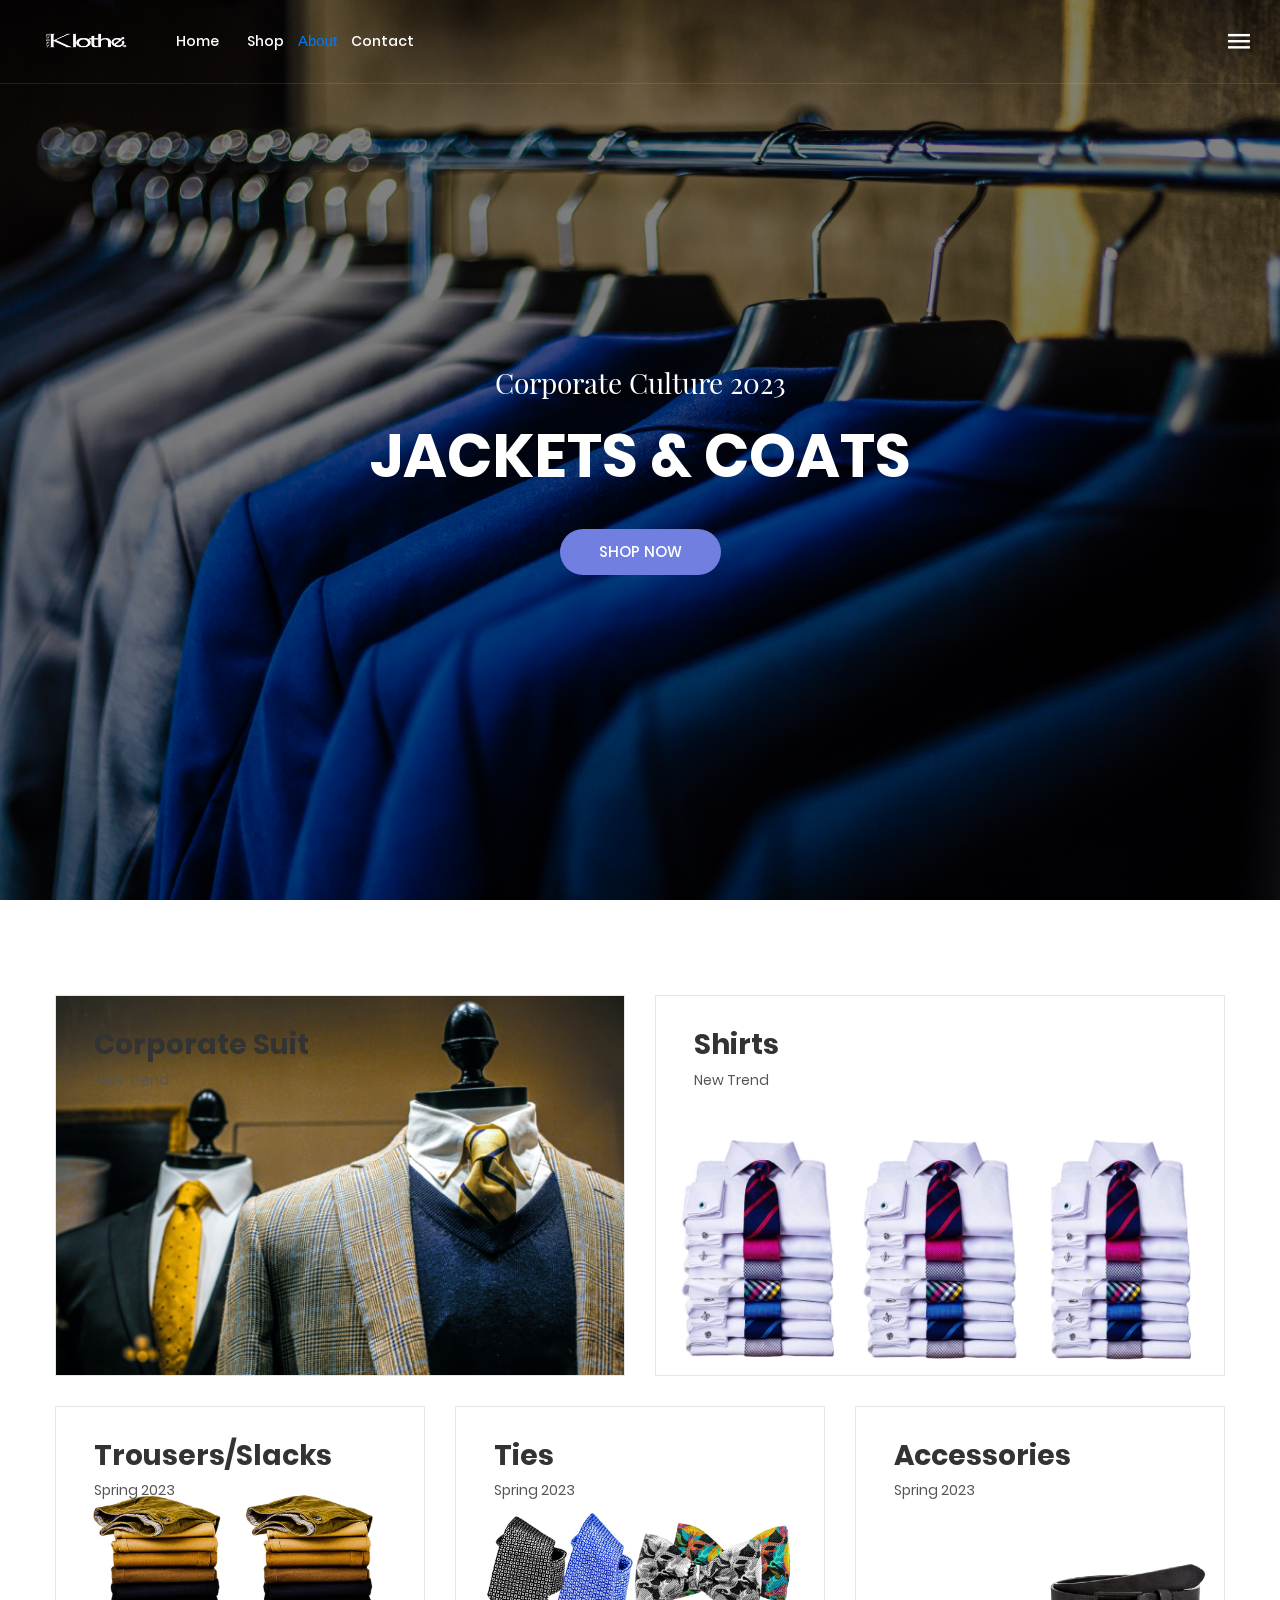
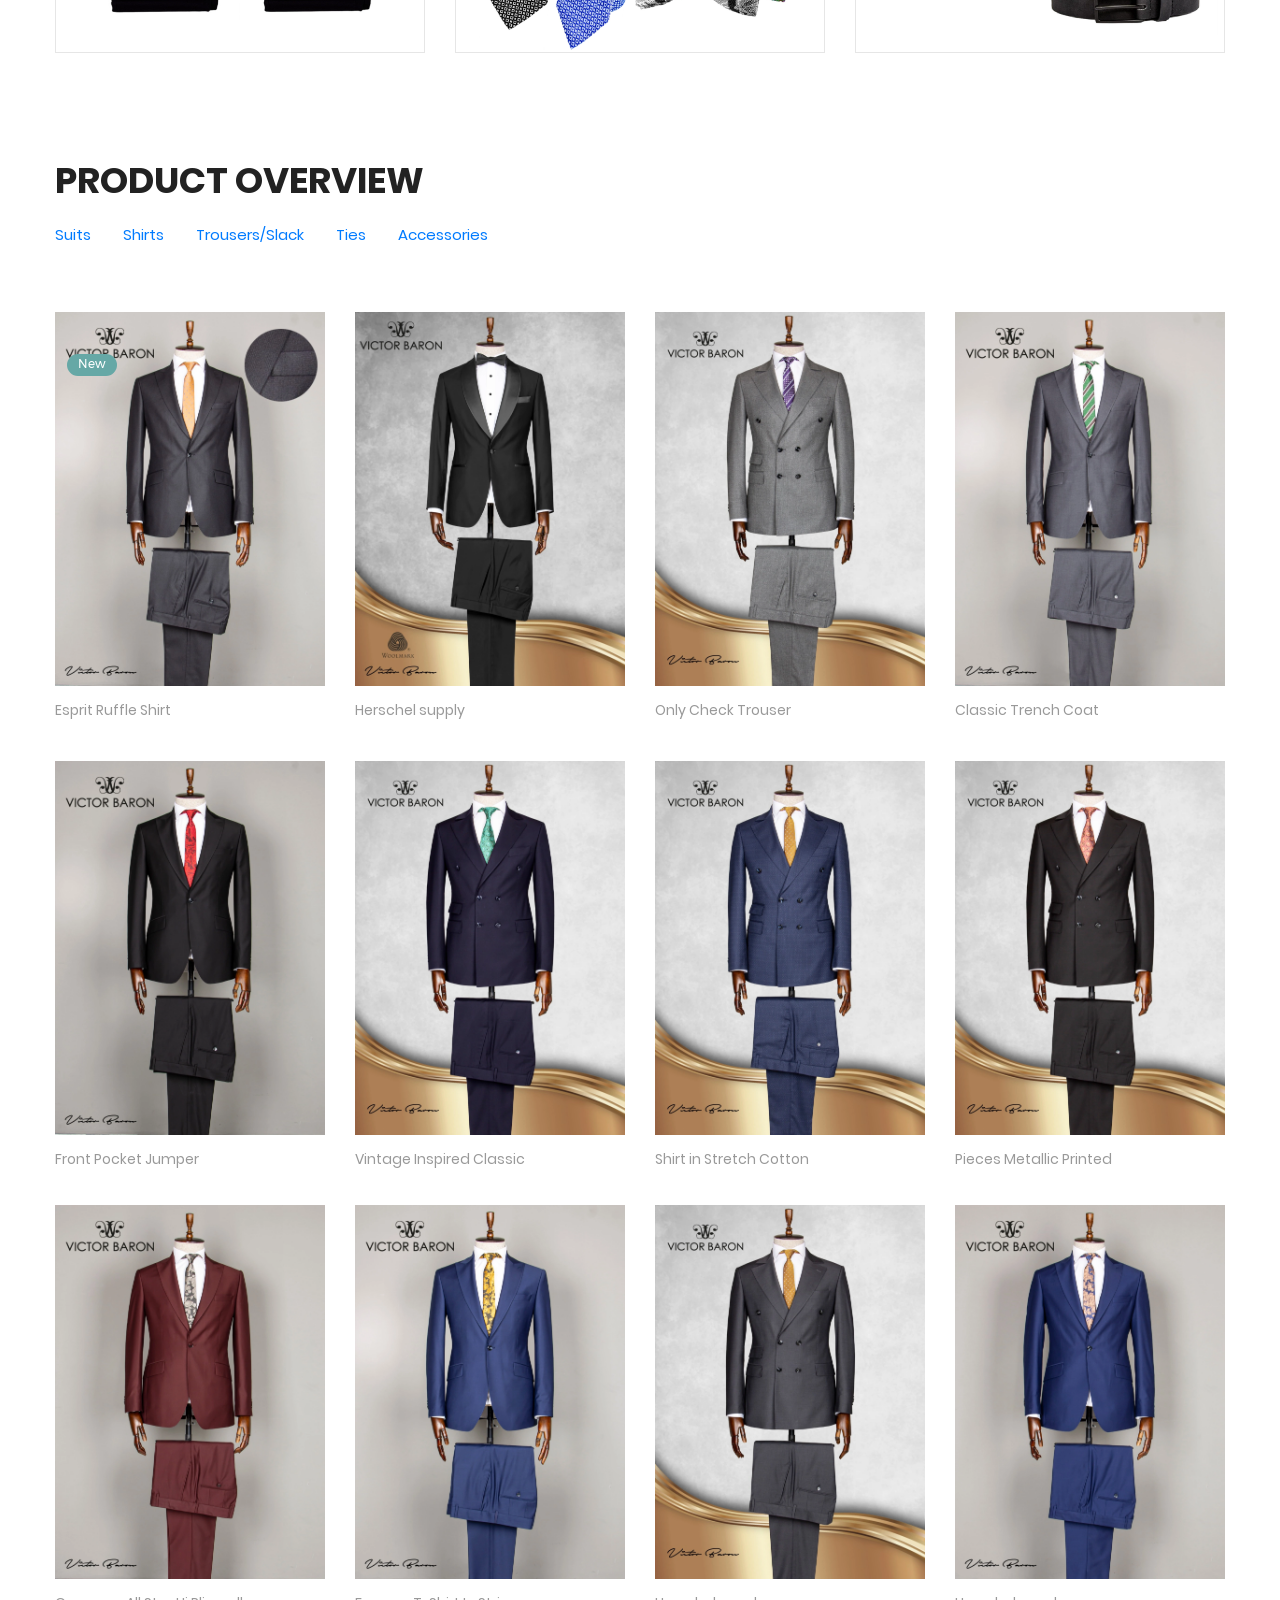
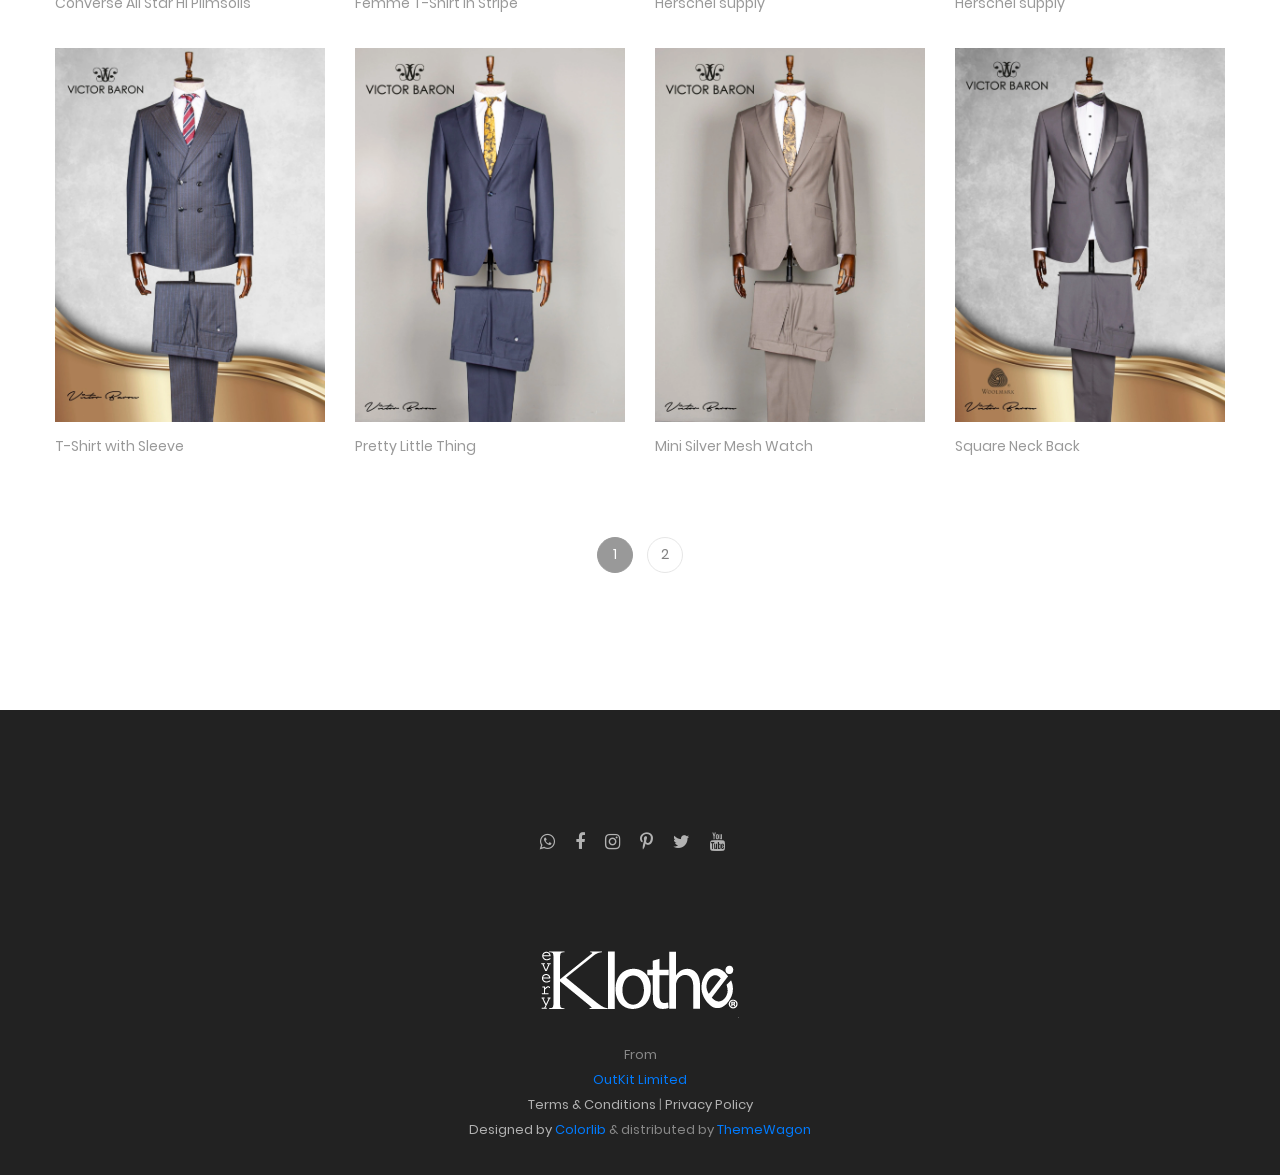
==== index.html @ ad0d65d9 "Adjustments" ====
<!DOCTYPE html>
<html lang="en">

<head>
    <title> everyklothe | For All</title>
    <meta charset="UTF-8">
    <meta name="viewport" content="width=device-width, initial-scale=1">
    <!--===============================================================================================-->
    <link rel="icon" type="image/png" href="images/icons/cart.png" />
    <!--===============================================================================================-->
    <link rel="stylesheet" type="text/css" href="vendor/bootstrap/css/bootstrap.min.css">
    <!--===============================================================================================-->
    <link rel="stylesheet" type="text/css" href="fonts/font-awesome-4.7.0/css/font-awesome.min.css">
    <!--===============================================================================================-->
    <link rel="stylesheet" type="text/css" href="fonts/iconic/css/material-design-iconic-font.min.css">
    <!--===============================================================================================-->
    <link rel="stylesheet" type="text/css" href="fonts/linearicons-v1.0.0/icon-font.min.css">
    <!--===============================================================================================-->
    <link rel="stylesheet" type="text/css" href="vendor/animate/animate.css">
    <!--===============================================================================================-->
    <link rel="stylesheet" type="text/css" href="vendor/css-hamburgers/hamburgers.min.css">
    <!--===============================================================================================-->
    <link rel="stylesheet" type="text/css" href="vendor/animsition/css/animsition.min.css">
    <!--===============================================================================================-->
    <link rel="stylesheet" type="text/css" href="vendor/select2/select2.min.css">
    <!--===============================================================================================-->
    <link rel="stylesheet" type="text/css" href="vendor/daterangepicker/daterangepicker.css">
    <!--===============================================================================================-->
    <link rel="stylesheet" type="text/css" href="vendor/slick/slick.css">
    <!--===============================================================================================-->
    <link rel="stylesheet" type="text/css" href="vendor/MagnificPopup/magnific-popup.css">
    <!--===============================================================================================-->
    <link rel="stylesheet" type="text/css" href="vendor/perfect-scrollbar/perfect-scrollbar.css">
    <!--===============================================================================================-->
    <link rel="stylesheet" type="text/css" href="css/util.css">
    <link rel="stylesheet" type="text/css" href="css/main.css">
    <!--===============================================================================================-->
</head>

<body class="animsition">

    <!-- Header -->
    <header class="header-v3">
        <!-- Header desktop -->
        <div class="container-menu-desktop trans-03">
            <div class="wrap-menu-desktop">
                <nav class="limiter-menu-desktop p-l-45">

                    <!-- Logo desktop -->
                    <a href="index.html" class="logo">
                        <img src="images/icons/logo-02.png" alt="IMG-LOGO">
                    </a>

                    <!-- Menu desktop -->
                    <div class="menu-desktop">
                        <ul class="main-menu">
                            <li>
                                <a href="index.html">Home</a>
                            </li>

                            <li>
                                <a href="product.html">Shop</a>
                            </li>
                            <a href="about.html">About</a>
                            </li>

                            <li>
                                <a href="contact.html">Contact</a>
                            </li>
                        </ul>
                    </div>

                    <!-- Icon header -->
                    <div class="wrap-icon-header flex-w flex-r-m h-full">

                        <div class="flex-c-m h-full p-lr-19">
                            <div class="icon-header-item cl0 hov-cl1 trans-04 p-lr-11 js-show-sidebar">
                                <i class="zmdi zmdi-menu"></i>
                            </div>
                        </div>
                    </div>
                </nav>
            </div>
        </div>

        <!-- Header Mobile -->
        <div class="wrap-header-mobile">
            <!-- Logo mobile -->
            <div class="logo-mobile">
                <a href="index.html"><img src="images/icons/logo-01.png" alt="IMG-LOGO"></a>
            </div>

            <!-- Icon header -->
            <div class="wrap-icon-header flex-w flex-r-m h-full m-r-15">
                <div class="flex-c-m h-full p-r-5">
                    <!-- <div class="icon-header-item cl2 hov-cl1 trans-04 p-lr-11 icon-header-noti js-show-cart" data-notify="2"> -->
                    <!-- <i class="zmdi zmdi-shopping-cart"></i> -->
                    <!-- </div> -->
                </div>
            </div>

            <!-- Button show menu -->
            <div class="btn-show-menu-mobile hamburger hamburger--squeeze">
                <span class="hamburger-box">
					<span class="hamburger-inner"></span>
                </span>
            </div>
        </div>


        <!-- Menu Mobile -->
        <div class="menu-mobile">
            <ul class="main-menu-m">
                <li>
                    <a href="index.html">Home</a>
                    <!-- <ul class="sub-menu-m"> -->
                    <!-- <li><a href="index.html">Homepage 1</a></li> -->
                    <!-- <li><a href="home-02.html">Homepage 2</a></li> -->
                    <!-- <li><a href="home-03.html">Homepage 3</a></li> -->
                    <!-- </ul> -->
                    <!-- <span class="arrow-main-menu-m"> -->
                    <!-- <i class="fa fa-angle-right" aria-hidden="true"></i> -->
                    <!-- </span> -->
                </li>

                <li>
                    <a href="product.html">Shop</a>
                </li>

                <!-- <li> -->
                <!-- <a href="shoping-cart.html" class="label1 rs1" data-label1="hot">Features</a> -->
                <!-- </li> -->

                <!-- <li> -->
                <!-- <a href="blog.html">Blog</a> -->
                <!-- </li> -->

                <li>
                    <a href="about.html">About</a>
                </li>

                <li>
                    <a href="contact.html">Contact</a>
                </li>
            </ul>
        </div>

        <!-- Modal Search -->
        <!-- <div class="modal-search-header flex-c-m trans-04 js-hide-modal-search"> -->
        <!-- <button class="flex-c-m btn-hide-modal-search trans-04"> -->
        <!-- <i class="zmdi zmdi-close"></i> -->
        <!-- </button> -->

        <!-- <form class="container-search-header"> -->
        <!-- <div class="wrap-search-header"> -->
        <!-- <input class="plh0" type="text" name="search" placeholder="Search..."> -->

        <!-- <button class="flex-c-m trans-04"> -->
        <!-- <i class="zmdi zmdi-search"></i> -->
        <!-- </button> -->
        <!-- </div> -->
        <!-- </form> -->
        <!-- </div> -->
    </header>


    <!-- Sidebar -->
    <aside class="wrap-sidebar js-sidebar">
        <div class="s-full js-hide-sidebar"></div>

        <div class="sidebar flex-col-l p-t-22 p-b-25">
            <div class="flex-r w-full p-b-30 p-r-27">
                <div class="fs-35 lh-10 cl2 p-lr-5 pointer hov-cl1 trans-04 js-hide-sidebar">
                    <i class="zmdi zmdi-close"></i>
                </div>
            </div>

            <div class="sidebar-content flex-w w-full p-lr-65 js-pscroll">
                <ul class="sidebar-link w-full">
                    <li class="p-b-13">
                        <!-- <a href="index.html" class="stext-102 cl2 hov-cl1 trans-04"> -->
                        <!-- Home -->
                        <!-- </a> -->
                        <!-- </li> -->

                        <!-- <li class="p-b-13"> -->
                        <!-- <a href="#" class="stext-102 cl2 hov-cl1 trans-04"> -->
                        <!-- My Wishlist -->
                        <!-- </a> -->
                        <!-- </li> -->

                        <!-- <li class="p-b-13"> -->
                        <!-- <a href="#" class="stext-102 cl2 hov-cl1 trans-04"> -->
                        <!-- My Account -->
                        <!-- </a> -->
                        <!-- </li> -->

                        <!-- <li class="p-b-13"> -->
                        <!-- <a href="#" class="stext-102 cl2 hov-cl1 trans-04"> -->
                        <!-- Track Oder -->
                        <!-- </a> -->
                        <!-- </li> -->

                        <!-- <li class="p-b-13"> -->
                        <!-- <a href="#" class="stext-102 cl2 hov-cl1 trans-04"> -->
                        <!-- Refunds -->
                        <!-- </a> -->
                        <!-- </li> -->

                        <li class="p-b-13">
                            <a href="terms.html" class="stext-102 cl2 hov-cl1 trans-04">
							Terms & Conditions
						</a>
                        </li>
                        <li class="p-b-13">
                            <a href="privacy.html" class="stext-102 cl2 hov-cl1 trans-04">
                            Privacy Policy
                        </a>
                        </li>
                </ul>

                <div class="sidebar-gallery w-full p-tb-30">
                    <span class="mtext-101 cl5">
						@ everyKlothe
					</span>

                    <div class="flex-w flex-sb p-t-36 gallery-lb">
                        <!-- item gallery sidebar -->
                        <!-- <div class="wrap-item-gallery m-b-10">
                            <a class="item-gallery bg-img1" href="images/gallery-01.jpg" data-lightbox="gallery" style="background-image: url('images/gallery-01.jpg');"></a>
                        </div> -->

                        <!-- item gallery sidebar -->
                        <!-- <div class="wrap-item-gallery m-b-10">
                            <a class="item-gallery bg-img1" href="images/gallery-02.jpg" data-lightbox="gallery" style="background-image: url('images/gallery-02.jpg');"></a>
                        </div> -->

                        <!-- item gallery sidebar -->
                        <!-- <div class="wrap-item-gallery m-b-10">
                            <a class="item-gallery bg-img1" href="images/gallery-03.jpg" data-lightbox="gallery" style="background-image: url('images/gallery-03.jpg');"></a>
                        </div> -->

                        <!-- item gallery sidebar -->
                        <!-- <div class="wrap-item-gallery m-b-10">
                            <a class="item-gallery bg-img1" href="images/gallery-04.jpg" data-lightbox="gallery" style="background-image: url('images/gallery-04.jpg');"></a>
                        </div> -->

                        <!-- item gallery sidebar -->
                        <!-- <div class="wrap-item-gallery m-b-10">
                            <a class="item-gallery bg-img1" href="images/gallery-05.jpg" data-lightbox="gallery" style="background-image: url('images/gallery-05.jpg');"></a>
                        </div> -->

                        <!-- item gallery sidebar -->
                        <!-- <div class="wrap-item-gallery m-b-10">
                            <a class="item-gallery bg-img1" href="images/gallery-06.jpg" data-lightbox="gallery" style="background-image: url('images/gallery-06.jpg');"></a>
                        </div> -->

                        <!-- item gallery sidebar -->
                        <!-- <div class="wrap-item-gallery m-b-10">
                            <a class="item-gallery bg-img1" href="images/gallery-07.jpg" data-lightbox="gallery" style="background-image: url('images/gallery-07.jpg');"></a>
                        </div> -->

                        <!-- item gallery sidebar -->
                        <!-- <div class="wrap-item-gallery m-b-10">
                            <a class="item-gallery bg-img1" href="images/gallery-08.jpg" data-lightbox="gallery" style="background-image: url('images/gallery-08.jpg');"></a>
                        </div> -->

                        <!-- item gallery sidebar -->
                        <!-- <div class="wrap-item-gallery m-b-10">
                            <a class="item-gallery bg-img1" href="images/gallery-09.jpg" data-lightbox="gallery" style="background-image: url('images/gallery-09.jpg');"></a>
                        </div> -->
                    </div>
                </div>

                <div class="sidebar-gallery w-full">
                    <span class="mtext-101 cl5">
						About Us
					</span>

                    <p class="stext-108 cl6 p-t-27">
                       everyklothe started as an idea, then became a vision and now a reality that is penetrating every part of the world with the intent to provide cover to whatever and whoever needs to be covered.
                    </p>
                </div>
            </div>
        </div>
    </aside>


    <!-- Cart -->
    <!-- <div class="wrap-header-cart js-panel-cart"> -->
    <!-- <div class="s-full js-hide-cart"></div> -->

    <!-- <div class="header-cart flex-col-l p-l-65 p-r-25"> -->
    <!-- <div class="header-cart-title flex-w flex-sb-m p-b-8"> -->
    <!-- <span class="mtext-103 cl2"> -->
    <!-- Your Cart -->
    <!-- </span> -->

    <!-- <div class="fs-35 lh-10 cl2 p-lr-5 pointer hov-cl1 trans-04 js-hide-cart"> -->
    <!-- <i class="zmdi zmdi-close"></i> -->
    <!-- </div> -->
    <!-- </div> -->

    <!-- <div class="header-cart-content flex-w js-pscroll"> -->
    <!-- <ul class="header-cart-wrapitem w-full"> -->
    <!-- <li class="header-cart-item flex-w flex-t m-b-12"> -->
    <!-- <div class="header-cart-item-img"> -->
    <!-- <img src="images/item-cart-01.jpg" alt="IMG"> -->
    <!-- </div> -->

    <!-- <div class="header-cart-item-txt p-t-8"> -->
    <!-- <a href="#" class="header-cart-item-name m-b-18 hov-cl1 trans-04"> -->
    <!-- White Shirt Pleat -->
    <!-- </a> -->

    <!-- <span class="header-cart-item-info"> -->
    <!-- 1 x $19.00 -->
    <!-- </span> -->
    <!-- </div> -->
    <!-- </li> -->

    <!-- <li class="header-cart-item flex-w flex-t m-b-12"> -->
    <!-- <div class="header-cart-item-img"> -->
    <!-- <img src="images/item-cart-02.jpg" alt="IMG"> -->
    <!-- </div> -->

    <!-- <div class="header-cart-item-txt p-t-8"> -->
    <!-- <a href="#" class="header-cart-item-name m-b-18 hov-cl1 trans-04"> -->
    <!-- Converse All Star -->
    <!-- </a> -->

    <!-- <span class="header-cart-item-info"> -->
    <!-- 1 x $39.00 -->
    <!-- </span> -->
    <!-- </div> -->
    <!-- </li> -->

    <!-- <li class="header-cart-item flex-w flex-t m-b-12"> -->
    <!-- <div class="header-cart-item-img"> -->
    <!-- <img src="images/item-cart-03.jpg" alt="IMG"> -->
    <!-- </div> -->

    <!-- <div class="header-cart-item-txt p-t-8"> -->
    <!-- <a href="#" class="header-cart-item-name m-b-18 hov-cl1 trans-04"> -->
    <!-- Nixon Porter Leather -->
    <!-- </a> -->

    <!-- <span class="header-cart-item-info"> -->
    <!-- 1 x $17.00 -->
    <!-- </span> -->
    <!-- </div> -->
    <!-- </li> -->
    <!-- </ul> -->

    <!-- <div class="w-full"> -->
    <!-- <div class="header-cart-total w-full p-tb-40"> -->
    <!-- Total: $75.00 -->
    <!-- </div> -->

    <!-- <div class="header-cart-buttons flex-w w-full"> -->
    <!-- <a href="shoping-cart.html" class="flex-c-m stext-101 cl0 size-107 bg3 bor2 hov-btn3 p-lr-15 trans-04 m-r-8 m-b-10"> -->
    <!-- View Cart -->
    <!-- </a> -->

    <!-- <a href="shoping-cart.html" class="flex-c-m stext-101 cl0 size-107 bg3 bor2 hov-btn3 p-lr-15 trans-04 m-b-10"> -->
    <!-- Check Out -->
    <!-- </a> -->
    <!-- </div> -->
    <!-- </div> -->
    <!-- </div> -->
    <!-- </div> -->
    <!-- </div> -->


    <!-- Slider -->
    <section class="section-slide">
        <div class="wrap-slick1 rs2-slick1">
            <div class="slick1">
                <div class="item-slick1 bg-overlay1" style="background-image: url(images/thumb-02.jpg)">
                    <div class="container h-full">
                        <div class="flex-col-c-m h-full p-t-100 p-b-60 respon5">
                            <div class="layer-slick1 animated visible-false" data-appear="fadeInDown" data-delay="0">
                                <span class="ltext-202 txt-center cl0 respon2">
									Corporate Culture 2023
								</span>
                            </div>

                            <div class="layer-slick1 animated visible-false" data-appear="fadeInUp" data-delay="800">
                                <h2 class="ltext-104 txt-center cl0 p-t-22 p-b-40 respon1">
                                    Jackets & Coats
                                </h2>
                            </div>

                            <div class="layer-slick1 animated visible-false" data-appear="zoomIn" data-delay="1600">
                                <a href="product.html" class="flex-c-m stext-101 cl0 size-101 bg1 bor1 hov-btn2 p-lr-15 trans-04">
									Shop Now
								</a>
                            </div>
                        </div>
                    </div>
                </div>

                <div class="item-slick1 bg-overlay1" style="background-image: url(images/thumb-03.jpg)">
                    <div class="container h-full">
                        <div class="flex-col-c-m h-full p-t-100 p-b-60 respon5">
                            <div class="layer-slick1 animated visible-false" data-appear="rollIn" data-delay="0">
                                <span class="ltext-202 txt-center cl0 respon2">
									Men New-Season
								</span>
                            </div>

                            <div class="layer-slick1 animated visible-false" data-appear="lightSpeedIn" data-delay="800">
                                <h2 class="ltext-104 txt-center cl0 p-t-22 p-b-40 respon1">
                                    Classic
                                </h2>
                            </div>

                            <div class="layer-slick1 animated visible-false" data-appear="slideInUp" data-delay="1600">
                                <a href="product.html" class="flex-c-m stext-101 cl0 size-101 bg1 bor1 hov-btn2 p-lr-15 trans-04">
									Shop Now
								</a>
                            </div>
                        </div>
                    </div>
                </div>

                <div class="item-slick1 bg-overlay1" style="background-image: url(images/thumb-00.gif)">
                    <div class="container h-full">
                        <div class="flex-col-c-m h-full p-t-100 p-b-60 respon5">
                            <div class="layer-slick1 animated visible-false" data-appear="rotateInDownLeft" data-delay="15">
                                <span class="ltext-202 txt-center cl0 respon2">
									Men Collection 2023
								</span>
                            </div>

                            <div class="layer-slick1 animated visible-false" data-appear="rotateInUpRight" data-delay="800">
                                <h2 class="ltext-104 txt-center cl0 p-t-22 p-b-40 respon1">
                                    NEW SEASON
                                </h2>
                            </div>

                            <div class="layer-slick1 animated visible-false" data-appear="rotateIn" data-delay="1600">
                                <a href="product.html" class="flex-c-m stext-101 cl0 size-101 bg1 bor1 hov-btn2 p-lr-15 trans-04">
									Shop Now
								</a>
                            </div>
                        </div>
                    </div>
                </div>
            </div>

            <!-- <div class="wrap-slick1-dots p-lr-10"></div> -->
        </div>
    </section>

    <!-- Banner -->
    <div class="sec-banner bg0 p-t-95 p-b-55">
        <div class="container">
            <div class="row">
                <div class="col-md-6 p-b-30 m-lr-auto">
                    <!-- Block1 -->
                    <div class="block1 wrap-pic-w">
                        <img src="images/banner-04.jpg" alt="IMG-BANNER">

                        <a href="product.html" class="block1-txt ab-t-l s-full flex-col-l-sb p-lr-38 p-tb-34 trans-03 respon3">
                            <div class="block1-txt-child1 flex-col-l">
                                <span class="block1-name ltext-102 trans-04 p-b-8">
									Corporate Suit
								</span>

                                <span class="block1-info stext-102 trans-04">
									New Trend
								</span>
                            </div>

                            <div class="block1-txt-child2 p-b-4 trans-05">
                                <div class="block1-link stext-101 cl0 trans-09">
                                    Shop Now
                                </div>
                            </div>
                        </a>
                    </div>
                </div>

                <div class="col-md-6 p-b-30 m-lr-auto">
                    <!-- Block1 -->
                    <div class="block1 wrap-pic-w">
                        <img src="images/banner-05.webp" alt="IMG-BANNER">

                        <a href="product.html" class="block1-txt ab-t-l s-full flex-col-l-sb p-lr-38 p-tb-34 trans-03 respon3">
                            <div class="block1-txt-child1 flex-col-l">
                                <span class="block1-name ltext-102 trans-04 p-b-8">
									Shirts
								</span>

                                <span class="block1-info stext-102 trans-04">
									New Trend
								</span>
                            </div>

                            <div class="block1-txt-child2 p-b-4 trans-05">
                                <div class="block1-link stext-101 cl0 trans-09">
                                    Shop Now
                                </div>
                            </div>
                        </a>
                    </div>
                </div>

                <div class="col-md-6 col-lg-4 p-b-30 m-lr-auto">
                    <!-- Block1 -->
                    <div class="block1 wrap-pic-w">
                        <img src="images/banner-07.webp" alt="IMG-BANNER">

                        <a href="product.html" class="block1-txt ab-t-l s-full flex-col-l-sb p-lr-38 p-tb-34 trans-03 respon3">
                            <div class="block1-txt-child1 flex-col-l">
                                <span class="block1-name ltext-102 trans-04 p-b-8">
									Trousers/Slacks
								</span>

                                <span class="block1-info stext-102 trans-04">
									Spring 2023
								</span>
                            </div>

                            <div class="block1-txt-child2 p-b-4 trans-05">
                                <div class="block1-link stext-101 cl0 trans-09">
                                    Shop Now
                                </div>
                            </div>
                        </a>
                    </div>
                </div>

                <div class="col-md-6 col-lg-4 p-b-30 m-lr-auto">
                    <!-- Block1 -->
                    <div class="block1 wrap-pic-w">
                        <img src="images/banner-08.webp" alt="IMG-BANNER">

                        <a href="product.html" class="block1-txt ab-t-l s-full flex-col-l-sb p-lr-38 p-tb-34 trans-03 respon3">
                            <div class="block1-txt-child1 flex-col-l">
                                <span class="block1-name ltext-102 trans-04 p-b-8">
									Ties
								</span>

                                <span class="block1-info stext-102 trans-04">
									Spring 2023
								</span>
                            </div>

                            <div class="block1-txt-child2 p-b-4 trans-05">
                                <div class="block1-link stext-101 cl0 trans-09">
                                    Shop Now
                                </div>
                            </div>
                        </a>
                    </div>
                </div>

                <div class="col-md-6 col-lg-4 p-b-30 m-lr-auto">
                    <!-- Block1 -->
                    <div class="block1 wrap-pic-w">
                        <img src="images/banner-09.webp" alt="IMG-BANNER">

                        <a href="product.html" class="block1-txt ab-t-l s-full flex-col-l-sb p-lr-38 p-tb-34 trans-03 respon3">
                            <div class="block1-txt-child1 flex-col-l">
                                <span class="block1-name ltext-102 trans-04 p-b-8">
									Accessories
								</span>

                                <span class="block1-info stext-102 trans-04">
									Spring 2023
								</span>
                            </div>

                            <div class="block1-txt-child2 p-b-4 trans-05">
                                <div class="block1-link stext-101 cl0 trans-09">
                                    Shop Now
                                </div>
                            </div>
                        </a>
                    </div>
                </div>
            </div>
        </div>
    </div>


    <!-- Product -->
    <section class="bg0 p-t-23 p-b-130">
        <div class="container">
            <div class="p-b-10">
                <h3 class="ltext-103 cl5">
                    Product Overview
                </h3>
            </div>

            <div class="flex-w flex-sb-m p-b-52">
                <div class="flex-w flex-l-m filter-tope-group m-tb-10">
                    <!-- <button class="stext-106 cl6 hov1 bor3 trans-04 m-r-32 m-tb-5 how-active1" data-filter="*"> -->
                    <!-- All Products -->
                    <!-- </button> -->

                    <button class="stext-106 cl6 hov1 bor3 trans-04 m-r-32 m-tb-5">
                    <li>
                        <a href="product.html">Suits</a>
                    </li>
					</button>

                    <button class="stext-106 cl6 hov1 bor3 trans-04 m-r-32 m-tb-5">
                        <li>
                            <a href="shirt.html">Shirts</a>
                        </li>
					</button>

                    <button class="stext-106 cl6 hov1 bor3 trans-04 m-r-32 m-tb-5">
						<li>
                            <a href="slack.html">Trousers/Slack</a>
                        </li>
					</button>

                    <button class="stext-106 cl6 hov1 bor3 trans-04 m-r-32 m-tb-5">
						<li>
                            <a href="ties.html">Ties</a>
                        </li>
					</button>

                    <button class="stext-106 cl6 hov1 bor3 trans-04 m-r-32 m-tb-5">
                        <li>
                            <a href="access.html">Accessories</a>
                        </li>
					</button>
                </div>

                <div class="flex-w flex-c-m m-tb-10">
                    <!-- <div class="flex-c-m stext-106 cl6 size-104 bor4 pointer hov-btn3 trans-04 m-r-8 m-tb-4 js-show-filter"> -->
                    <!-- <i class="icon-filter cl2 m-r-6 fs-15 trans-04 zmdi zmdi-filter-list"></i> -->
                    <!-- <i class="icon-close-filter cl2 m-r-6 fs-15 trans-04 zmdi zmdi-close dis-none"></i> Filter -->
                    <!-- </div> -->

                    <!-- <div class="flex-c-m stext-106 cl6 size-105 bor4 pointer hov-btn3 trans-04 m-tb-4 js-show-search"> -->
                    <!-- <i class="icon-search cl2 m-r-6 fs-15 trans-04 zmdi zmdi-search"></i> -->
                    <!-- <i class="icon-close-search cl2 m-r-6 fs-15 trans-04 zmdi zmdi-close dis-none"></i> Search -->
                    <!-- </div> -->
                </div>

                <!-- Search product -->
                <div class="dis-none panel-search w-full p-t-10 p-b-15">
                    <!-- <div class="bor8 dis-flex p-l-15"> -->
                    <!-- <button class="size-113 flex-c-m fs-16 cl2 hov-cl1 trans-04"> -->
                    <!-- <i class="zmdi zmdi-search"></i> -->
                    <!-- </button> -->

                    <!-- <input class="mtext-107 cl2 size-114 plh2 p-r-15" type="text" name="search-product" placeholder="Search"> -->
                    <!-- </div> -->
                </div>

                <!-- Filter -->
                <!-- <div class="dis-none panel-filter w-full p-t-10"> -->
                <!-- <div class="wrap-filter flex-w bg6 w-full p-lr-40 p-t-27 p-lr-15-sm"> -->
                <!-- <div class="filter-col1 p-r-15 p-b-27"> -->
                <!-- <div class="mtext-102 cl2 p-b-15"> -->
                <!-- Sort By -->
                <!-- </div> -->

                <!-- <ul> -->
                <!-- <li class="p-b-6"> -->
                <!-- <a href="#" class="filter-link stext-106 trans-04"> -->
                <!-- Default -->
                <!-- </a> -->
                <!-- </li> -->

                <!-- <li class="p-b-6"> -->
                <!-- <a href="#" class="filter-link stext-106 trans-04"> -->
                <!-- Popularity -->
                <!-- </a> -->
                <!-- </li> -->

                <!-- <li class="p-b-6"> -->
                <!-- <a href="#" class="filter-link stext-106 trans-04"> -->
                <!-- Average rating -->
                <!-- </a> -->
                <!-- </li> -->

                <!-- <li class="p-b-6"> -->
                <!-- <a href="#" class="filter-link stext-106 trans-04 filter-link-active"> -->
                <!-- Newness -->
                <!-- </a> -->
                <!-- </li> -->

                <!-- <li class="p-b-6"> -->
                <!-- <a href="#" class="filter-link stext-106 trans-04"> -->
                <!-- Price: Low to High -->
                <!-- </a> -->
                <!-- </li> -->

                <!-- <li class="p-b-6"> -->
                <!-- <a href="#" class="filter-link stext-106 trans-04"> -->
                <!-- Price: High to Low -->
                <!-- </a> -->
                <!-- </li> -->
                <!-- </ul> -->
                <!-- </div> -->

                <!-- <div class="filter-col2 p-r-15 p-b-27"> -->
                <!-- <div class="mtext-102 cl2 p-b-15"> -->
                <!-- Price -->
                <!-- </div> -->

                <!-- <ul> -->
                <!-- <li class="p-b-6"> -->
                <!-- <a href="#" class="filter-link stext-106 trans-04 filter-link-active"> -->
                <!-- All -->
                <!-- </a> -->
                <!-- </li> -->

                <!-- <li class="p-b-6"> -->
                <!-- <a href="#" class="filter-link stext-106 trans-04"> -->
                <!-- $0.00 - $50.00 -->
                <!-- </a> -->
                <!-- </li> -->

                <!-- <li class="p-b-6"> -->
                <!-- <a href="#" class="filter-link stext-106 trans-04"> -->
                <!-- $50.00 - $100.00 -->
                <!-- </a> -->
                <!-- </li> -->

                <!-- <li class="p-b-6"> -->
                <!-- <a href="#" class="filter-link stext-106 trans-04"> -->
                <!-- $100.00 - $150.00 -->
                <!-- </a> -->
                <!-- </li> -->

                <!-- <li class="p-b-6"> -->
                <!-- <a href="#" class="filter-link stext-106 trans-04"> -->
                <!-- $150.00 - $200.00 -->
                <!-- </a> -->
                <!-- </li> -->

                <!-- <li class="p-b-6"> -->
                <!-- <a href="#" class="filter-link stext-106 trans-04"> -->
                <!-- $200.00+ -->
                <!-- </a> -->
                <!-- </li> -->
                <!-- </ul> -->
                <!-- </div> -->

                <!-- <div class="filter-col3 p-r-15 p-b-27"> -->
                <!-- <div class="mtext-102 cl2 p-b-15"> -->
                <!-- Color -->
                <!-- </div> -->

                <!-- <ul> -->
                <!-- <li class="p-b-6"> -->
                <!-- <span class="fs-15 lh-12 m-r-6" style="color: #222;"> -->
                <!-- <i class="zmdi zmdi-circle"></i> -->
                <!-- </span> -->

                <!-- <a href="#" class="filter-link stext-106 trans-04"> -->
                <!-- Black -->
                <!-- </a> -->
                <!-- </li> -->

                <!-- <li class="p-b-6"> -->
                <!-- <span class="fs-15 lh-12 m-r-6" style="color: #4272d7;"> -->
                <!-- <i class="zmdi zmdi-circle"></i> -->
                <!-- </span> -->

                <!-- <a href="#" class="filter-link stext-106 trans-04 filter-link-active"> -->
                <!-- Blue -->
                <!-- </a> -->
                <!-- </li> -->

                <!-- <li class="p-b-6"> -->
                <!-- <span class="fs-15 lh-12 m-r-6" style="color: #b3b3b3;"> -->
                <!-- <i class="zmdi zmdi-circle"></i> -->
                <!-- </span> -->

                <!-- <a href="#" class="filter-link stext-106 trans-04"> -->
                <!-- Grey -->
                <!-- </a> -->
                <!-- </li> -->

                <!-- <li class="p-b-6"> -->
                <!-- <span class="fs-15 lh-12 m-r-6" style="color: #00ad5f;"> -->
                <!-- <i class="zmdi zmdi-circle"></i> -->
                <!-- </span> -->

                <!-- <a href="#" class="filter-link stext-106 trans-04"> -->
                <!-- Green -->
                <!-- </a> -->
                <!-- </li> -->

                <!-- <li class="p-b-6"> -->
                <!-- <span class="fs-15 lh-12 m-r-6" style="color: #fa4251;"> -->
                <!-- <i class="zmdi zmdi-circle"></i> -->
                <!-- </span> -->

                <!-- <a href="#" class="filter-link stext-106 trans-04"> -->
                <!-- Red -->
                <!-- </a> -->
                <!-- </li> -->

                <!-- <li class="p-b-6"> -->
                <!-- <span class="fs-15 lh-12 m-r-6" style="color: #aaa;"> -->
                <!-- <i class="zmdi zmdi-circle-o"></i> -->
                <!-- </span> -->

                <!-- <a href="#" class="filter-link stext-106 trans-04"> -->
                <!-- White -->
                <!-- </a> -->
                <!-- </li> -->
                <!-- </ul> -->
                <!-- </div> -->

                <!-- <div class="filter-col4 p-b-27"> -->
                <!-- <div class="mtext-102 cl2 p-b-15"> -->
                <!-- Tags -->
                <!-- </div> -->

                <!-- <div class="flex-w p-t-4 m-r--5"> -->
                <!-- <a href="#" class="flex-c-m stext-107 cl6 size-301 bor7 p-lr-15 hov-tag1 trans-04 m-r-5 m-b-5"> -->
                <!-- Fashion -->
                <!-- </a> -->

                <!-- <a href="#" class="flex-c-m stext-107 cl6 size-301 bor7 p-lr-15 hov-tag1 trans-04 m-r-5 m-b-5"> -->
                <!-- Lifestyle -->
                <!-- </a> -->

                <!-- <a href="#" class="flex-c-m stext-107 cl6 size-301 bor7 p-lr-15 hov-tag1 trans-04 m-r-5 m-b-5"> -->
                <!-- Denim -->
                <!-- </a> -->

                <!-- <a href="#" class="flex-c-m stext-107 cl6 size-301 bor7 p-lr-15 hov-tag1 trans-04 m-r-5 m-b-5"> -->
                <!-- Streetstyle -->
                <!-- </a> -->

                <!-- <a href="#" class="flex-c-m stext-107 cl6 size-301 bor7 p-lr-15 hov-tag1 trans-04 m-r-5 m-b-5"> -->
                <!-- Crafts -->
                <!-- </a> -->
                <!-- </div> -->
                <!-- </div> -->
                <!-- </div> -->
                <!-- </div> -->
            </div>

            <div class="row isotope-grid">
                <div class="col-sm-6 col-md-4 col-lg-3 p-b-35 isotope-item women">
                    <!-- Block2 -->
                    <div class="block2">
                        <div class="block2-pic hov-img0 label-new" data-label="New">
                            <img src="images/product-01.webp" alt="IMG-PRODUCT">

                            <a href="#" class="block2-btn flex-c-m stext-103 cl2 size-102 bg0 bor2 hov-btn1 p-lr-15 trans-04 js-show-modal1">
								Request
							</a>
                        </div>

                        <div class="block2-txt flex-w flex-t p-t-14">
                            <div class="block2-txt-child1 flex-col-l ">
                                <a href="https://wa.me/2348089818068" class="stext-104 cl4 hov-cl1 trans-04">
									Esprit Ruffle Shirt
								</a>

                                <!-- <span class="stext-105 cl3"> -->
                                <!-- $16.64 -->
                                <!-- </span> -->
                            </div>

                            <div class="block2-txt-child2 flex-r p-t-3">
                                <a href="#" class="btn-addwish-b2 dis-block pos-relative js-addwish-b2">
                                    <!-- <img class="icon-heart1 dis-block trans-04" src="images/icons/icon-heart-01.png" alt="ICON"> -->
                                    <!-- <img class="icon-heart2 dis-block trans-04 ab-t-l" src="images/icons/icon-heart-02.png" alt="ICON"> -->
                                </a>
                            </div>
                        </div>
                    </div>
                </div>

                <div class="col-sm-6 col-md-4 col-lg-3 p-b-35 isotope-item women">
                    <!-- Block2 -->
                    <div class="block2">
                        <div class="block2-pic hov-img0">
                            <img src="images/product-02.webp" alt="IMG-PRODUCT">

                            <a href="https://wa.me/2348089818068" class="block2-btn flex-c-m stext-103 cl2 size-102 bg0 bor2 hov-btn1 p-lr-15 trans-04">
								Request
							</a>
                        </div>

                        <div class="block2-txt flex-w flex-t p-t-14">
                            <div class="block2-txt-child1 flex-col-l ">
                                <a href="https://wa.me/2348089818068" class="stext-104 cl4 hov-cl1 trans-04">
									Herschel supply
								</a>

                                <!-- <span class="stext-105 cl3"> -->
                                <!-- $35.31 -->
                                <!-- </span> -->
                            </div>

                            <div class="block2-txt-child2 flex-r p-t-3">
                                <a href="#" class="btn-addwish-b2 dis-block pos-relative js-addwish-b2">
                                    <!-- <img class="icon-heart1 dis-block trans-04" src="images/icons/icon-heart-01.png" alt="ICON"> -->
                                    <!-- <img class="icon-heart2 dis-block trans-04 ab-t-l" src="images/icons/icon-heart-02.png" alt="ICON"> -->
                                </a>
                            </div>
                        </div>
                    </div>
                </div>

                <div class="col-sm-6 col-md-4 col-lg-3 p-b-35 isotope-item men">
                    <!-- Block2 -->
                    <div class="block2">
                        <div class="block2-pic hov-img0">
                            <img src="images/product-03.webp" alt="IMG-PRODUCT">

                            <a href="https://wa.me/2348089818068" class="block2-btn flex-c-m stext-103 cl2 size-102 bg0 bor2 hov-btn1 p-lr-15 trans-04">
								Request
							</a>
                        </div>

                        <div class="block2-txt flex-w flex-t p-t-14">
                            <div class="block2-txt-child1 flex-col-l ">
                                <a href="product-detail.html" class="stext-104 cl4 hov-cl1 trans-04 js-name-b2 p-b-6">
									Only Check Trouser
								</a>

                                <!-- <span class="stext-105 cl3"> -->
                                <!-- $25.50 -->
                                <!-- </span> -->
                            </div>

                            <div class="block2-txt-child2 flex-r p-t-3">
                                <a href="#" class="btn-addwish-b2 dis-block pos-relative js-addwish-b2">
                                    <!-- <img class="icon-heart1 dis-block trans-04" src="images/icons/icon-heart-01.png" alt="ICON"> -->
                                    <!-- <img class="icon-heart2 dis-block trans-04 ab-t-l" src="images/icons/icon-heart-02.png" alt="ICON"> -->
                                </a>
                            </div>
                        </div>
                    </div>
                </div>

                <div class="col-sm-6 col-md-4 col-lg-3 p-b-35 isotope-item women">
                    <!-- Block2 -->
                    <div class="block2">
                        <div class="block2-pic hov-img0">
                            <img src="images/product-04.webp" alt="IMG-PRODUCT">

                            <a href="https://wa.me/2348089818068" class="block2-btn flex-c-m stext-103 cl2 size-102 bg0 bor2 hov-btn1 p-lr-15 trans-04">
								Request
							</a>
                        </div>

                        <div class="block2-txt flex-w flex-t p-t-14">
                            <div class="block2-txt-child1 flex-col-l ">
                                <a href="https://wa.me/2348089818068" class="stext-104 cl4 hov-cl1 trans-04 js-name-b2 p-b-6">
									Classic Trench Coat
								</a>

                                <!-- <span class="stext-105 cl3"> -->
                                <!-- $75.00 -->
                                <!-- </span> -->
                            </div>

                            <div class="block2-txt-child2 flex-r p-t-3">
                                <a href="#" class="btn-addwish-b2 dis-block pos-relative js-addwish-b2">
                                    <!-- <img class="icon-heart1 dis-block trans-04" src="images/icons/icon-heart-01.png" alt="ICON"> -->
                                    <!-- <img class="icon-heart2 dis-block trans-04 ab-t-l" src="images/icons/icon-heart-02.png" alt="ICON"> -->
                                </a>
                            </div>
                        </div>
                    </div>
                </div>

                <div class="col-sm-6 col-md-4 col-lg-3 p-b-35 isotope-item women">
                    <!-- Block2 -->
                    <div class="block2">
                        <div class="block2-pic hov-img0">
                            <img src="images/product-05.webp" alt="IMG-PRODUCT">

                            <a href="https://wa.me/2348089818068" class="block2-btn flex-c-m stext-103 cl2 size-102 bg0 bor2 hov-btn1 p-lr-15 trans-04">
								Request
							</a>
                        </div>

                        <div class="block2-txt flex-w flex-t p-t-14">
                            <div class="block2-txt-child1 flex-col-l ">
                                <a href="https://wa.me/2348089818068" class="stext-104 cl4 hov-cl1 trans-04">
									Front Pocket Jumper
								</a>

                                <!-- <span class="stext-105 cl3"> -->
                                <!-- $34.75 -->
                                <!-- </span> -->
                            </div>

                            <div class="block2-txt-child2 flex-r p-t-3">
                                <a href="#" class="btn-addwish-b2 dis-block pos-relative js-addwish-b2">
                                    <!-- <img class="icon-heart1 dis-block trans-04" src="images/icons/icon-heart-01.png" alt="ICON"> -->
                                    <!-- <img class="icon-heart2 dis-block trans-04 ab-t-l" src="images/icons/icon-heart-02.png" alt="ICON"> -->
                                </a>
                            </div>
                        </div>
                    </div>
                </div>

                <div class="col-sm-6 col-md-4 col-lg-3 p-b-35 isotope-item watches">
                    <!-- Block2 -->
                    <div class="block2">
                        <div class="block2-pic hov-img0">
                            <img src="images/product-06.webp" alt="IMG-PRODUCT">

                            <a href="https://wa.me/2348089818068" class="block2-btn flex-c-m stext-103 cl2 size-102 bg0 bor2 hov-btn1 p-lr-15 trans-04">
								Request
							</a>
                        </div>

                        <div class="block2-txt flex-w flex-t p-t-14">
                            <div class="block2-txt-child1 flex-col-l ">
                                <a href="https://wa.me/2348089818068" class="stext-104 cl4 hov-cl1 trans-04">
									Vintage Inspired Classic 
								</a>

                                <!-- <span class="stext-105 cl3"> -->
                                <!-- $93.20 -->
                                <!-- </span> -->
                            </div>

                            <div class="block2-txt-child2 flex-r p-t-3">
                                <a href="#" class="btn-addwish-b2 dis-block pos-relative js-addwish-b2">
                                    <!-- <img class="icon-heart1 dis-block trans-04" src="images/icons/icon-heart-01.png" alt="ICON"> -->
                                    <!-- <img class="icon-heart2 dis-block trans-04 ab-t-l" src="images/icons/icon-heart-02.png" alt="ICON"> -->
                                </a>
                            </div>
                        </div>
                    </div>
                </div>

                <div class="col-sm-6 col-md-4 col-lg-3 p-b-35 isotope-item women">
                    <!-- Block2 -->
                    <div class="block2">
                        <div class="block2-pic hov-img0">
                            <img src="images/product-07.webp" alt="IMG-PRODUCT">

                            <a href="https://wa.me/2348089818068" class="block2-btn flex-c-m stext-103 cl2 size-102 bg0 bor2 hov-btn1 p-lr-15 trans-04">
								Request
							</a>
                        </div>

                        <div class="block2-txt flex-w flex-t p-t-14">
                            <div class="block2-txt-child1 flex-col-l ">
                                <a href="https://wa.me/2348089818068" class="stext-104 cl4 hov-cl1 trans-04">
									Shirt in Stretch Cotton
								</a>

                                <!-- <span class="stext-105 cl3"> -->
                                <!-- $52.66 -->
                                <!-- </span> -->
                            </div>

                            <div class="block2-txt-child2 flex-r p-t-3">
                                <a href="#" class="btn-addwish-b2 dis-block pos-relative js-addwish-b2">
                                    <!-- <img class="icon-heart1 dis-block trans-04" src="images/icons/icon-heart-01.png" alt="ICON"> -->
                                    <!-- <img class="icon-heart2 dis-block trans-04 ab-t-l" src="images/icons/icon-heart-02.png" alt="ICON"> -->
                                </a>
                            </div>
                        </div>
                    </div>
                </div>

                <div class="col-sm-6 col-md-4 col-lg-3 p-b-35 isotope-item women">
                    <!-- Block2 -->
                    <div class="block2">
                        <div class="block2-pic hov-img0">
                            <img src="images/product-08.webp" alt="IMG-PRODUCT">

                            <a href="#" class="block2-btn flex-c-m stext-103 cl2 size-102 bg0 bor2 hov-btn1 p-lr-15 trans-04">
								Request
							</a>
                        </div>

                        <div class="block2-txt flex-w flex-t p-t-14">
                            <div class="block2-txt-child1 flex-col-l ">
                                <a href="https://wa.me/2348089818068" class="stext-104 cl4 hov-cl1 trans-04">
									Pieces Metallic Printed
								</a>

                                <!-- <span class="stext-105 cl3"> -->
                                <!-- $18.96 -->
                                <!-- </span> -->
                            </div>

                            <div class="block2-txt-child2 flex-r p-t-3">
                                <a href="#" class="btn-addwish-b2 dis-block pos-relative js-addwish-b2">
                                    <!-- <img class="icon-heart1 dis-block trans-04" src="images/icons/icon-heart-01.png" alt="ICON"> -->
                                    <!-- <img class="icon-heart2 dis-block trans-04 ab-t-l" src="images/icons/icon-heart-02.png" alt="ICON"> -->
                                </a>
                            </div>
                        </div>
                    </div>
                </div>

                <div class="col-sm-6 col-md-4 col-lg-3 p-b-35 isotope-item shoes">
                    <!-- Block2 -->
                    <div class="block2">
                        <div class="block2-pic hov-img0">
                            <img src="images/product-09.webp" alt="IMG-PRODUCT">

                            <a href="https://wa.me/2348089818068" class="block2-btn flex-c-m stext-103 cl2 size-102 bg0 bor2 hov-btn1 p-lr-15 trans-04">
								Request
							</a>
                        </div>

                        <div class="block2-txt flex-w flex-t p-t-14">
                            <div class="block2-txt-child1 flex-col-l ">
                                <a href="https://wa.me/2348089818068" class="stext-104 cl4 hov-cl1 trans-04">
									Converse All Star Hi Plimsolls
								</a>

                                <!-- <span class="stext-105 cl3"> -->
                                <!-- NGN75.00 -->
                                <!-- </span> -->
                            </div>

                            <div class="block2-txt-child2 flex-r p-t-3">
                                <a href="#" class="btn-addwish-b2 dis-block pos-relative js-addwish-b2">
                                    <!-- <img class="icon-heart1 dis-block trans-04" src="images/icons/icon-heart-01.png" alt="ICON"> -->
                                    <!-- <img class="icon-heart2 dis-block trans-04 ab-t-l" src="images/icons/icon-heart-02.png" alt="ICON"> -->
                                </a>
                            </div>
                        </div>
                    </div>
                </div>

                <div class="col-sm-6 col-md-4 col-lg-3 p-b-35 isotope-item women">
                    <!-- Block2 -->
                    <div class="block2">
                        <div class="block2-pic hov-img0">
                            <img src="images/product-10.webp" alt="IMG-PRODUCT">

                            <a href="https://wa.me/2348089818068" class="block2-btn flex-c-m stext-103 cl2 size-102 bg0 bor2 hov-btn1 p-lr-15 trans-04">
								Request
							</a>
                        </div>

                        <div class="block2-txt flex-w flex-t p-t-14">
                            <div class="block2-txt-child1 flex-col-l ">
                                <a href="https://wa.me/2348089818068" class="stext-104 cl4 hov-cl1 trans-04">
									Femme T-Shirt In Stripe
								</a>

                                <!-- <span class="stext-105 cl3"> -->
                                <!-- $25.85 -->
                                <!-- </span> -->
                            </div>

                            <div class="block2-txt-child2 flex-r p-t-3">
                                <a href="#" class="btn-addwish-b2 dis-block pos-relative js-addwish-b2">
                                    <!-- <img class="icon-heart1 dis-block trans-04" src="images/icons/icon-heart-01.png" alt="ICON"> -->
                                    <!-- <img class="icon-heart2 dis-block trans-04 ab-t-l" src="images/icons/icon-heart-02.png" alt="ICON"> -->
                                </a>
                            </div>
                        </div>
                    </div>
                </div>

                <div class="col-sm-6 col-md-4 col-lg-3 p-b-35 isotope-item men">
                    <!-- Block2 -->
                    <div class="block2">
                        <div class="block2-pic hov-img0">
                            <img src="images/product-11.webp" alt="IMG-PRODUCT">

                            <a href="https://wa.me/2348089818068" class="block2-btn flex-c-m stext-103 cl2 size-102 bg0 bor2 hov-btn1 p-lr-15 trans-04">
								Request
							</a>
                        </div>

                        <div class="block2-txt flex-w flex-t p-t-14">
                            <div class="block2-txt-child1 flex-col-l ">
                                <a href="https://wa.me/2348089818068" class="stext-104 cl4 hov-cl1 trans-04">
									Herschel supply 
								</a>

                                <!-- <span class="stext-105 cl3"> -->
                                <!-- $63.16 -->
                                <!-- </span> -->
                            </div>

                            <div class="block2-txt-child2 flex-r p-t-3">
                                <a href="#" class="btn-addwish-b2 dis-block pos-relative js-addwish-b2">
                                    <!-- <img class="icon-heart1 dis-block trans-04" src="images/icons/icon-heart-01.png" alt="ICON"> -->
                                    <!-- <img class="icon-heart2 dis-block trans-04 ab-t-l" src="images/icons/icon-heart-02.png" alt="ICON"> -->
                                </a>
                            </div>
                        </div>
                    </div>
                </div>

                <div class="col-sm-6 col-md-4 col-lg-3 p-b-35 isotope-item men">
                    <!-- Block2 -->
                    <div class="block2">
                        <div class="block2-pic hov-img0">
                            <img src="images/product-12.webp" alt="IMG-PRODUCT">

                            <a href="https://wa.me/2348089818068" class="block2-btn flex-c-m stext-103 cl2 size-102 bg0 bor2 hov-btn1 p-lr-15 trans-04">
								Request
							</a>
                        </div>

                        <div class="block2-txt flex-w flex-t p-t-14">
                            <div class="block2-txt-child1 flex-col-l ">
                                <a href="https://wa.me/2348089818068" class="stext-104 cl4 hov-cl1 trans-04">
									Herschel supply
								</a>

                                <!-- <span class="stext-105 cl3"> -->
                                <!-- $63.15 -->
                                <!-- </span> -->
                            </div>

                            <div class="block2-txt-child2 flex-r p-t-3">
                                <a href="#" class="btn-addwish-b2 dis-block pos-relative js-addwish-b2">
                                    <!-- <img class="icon-heart1 dis-block trans-04" src="images/icons/icon-heart-01.png" alt="ICON"> -->
                                    <!-- <img class="icon-heart2 dis-block trans-04 ab-t-l" src="images/icons/icon-heart-02.png" alt="ICON"> -->
                                </a>
                            </div>
                        </div>
                    </div>
                </div>

                <div class="col-sm-6 col-md-4 col-lg-3 p-b-35 isotope-item women">
                    <!-- Block2 -->
                    <div class="block2">
                        <div class="block2-pic hov-img0">
                            <img src="images/product-13.webp" alt="IMG-PRODUCT">

                            <a href="https://wa.me/2348089818068" class="block2-btn flex-c-m stext-103 cl2 size-102 bg0 bor2 hov-btn1 p-lr-15 trans-04">
								Request
							</a>
                        </div>

                        <div class="block2-txt flex-w flex-t p-t-14">
                            <div class="block2-txt-child1 flex-col-l ">
                                <a href="https://wa.me/2348089818068" class="stext-104 cl4 hov-cl1 trans-04">
									T-Shirt with Sleeve
								</a>

                                <!-- <span class="stext-105 cl3"> -->
                                <!-- $18.49 -->
                                <!-- </span> -->
                            </div>

                            <div class="block2-txt-child2 flex-r p-t-3">
                                <a href="#" class="btn-addwish-b2 dis-block pos-relative js-addwish-b2">
                                    <!-- <img class="icon-heart1 dis-block trans-04" src="images/icons/icon-heart-01.png" alt="ICON"> -->
                                    <!-- <img class="icon-heart2 dis-block trans-04 ab-t-l" src="images/icons/icon-heart-02.png" alt="ICON"> -->
                                </a>
                            </div>
                        </div>
                    </div>
                </div>

                <div class="col-sm-6 col-md-4 col-lg-3 p-b-35 isotope-item women">
                    <!-- Block2 -->
                    <div class="block2">
                        <div class="block2-pic hov-img0">
                            <img src="images/product-14.webp" alt="IMG-PRODUCT">

                            <a href="https://wa.me/2348089818068" class="block2-btn flex-c-m stext-103 cl2 size-102 bg0 bor2 hov-btn1 p-lr-15 trans-04">
								Request
							</a>
                        </div>

                        <div class="block2-txt flex-w flex-t p-t-14">
                            <div class="block2-txt-child1 flex-col-l ">
                                <a href="https://wa.me/2348089818068" class="stext-104 cl4 hov-cl1 trans-04">
									Pretty Little Thing
								</a>

                                <!-- <span class="stext-105 cl3"> -->
                                <!-- $54.79 -->
                                <!-- </span> -->
                            </div>

                            <div class="block2-txt-child2 flex-r p-t-3">
                                <a href="#" class="btn-addwish-b2 dis-block pos-relative js-addwish-b2">
                                    <!-- <img class="icon-heart1 dis-block trans-04" src="images/icons/icon-heart-01.png" alt="ICON"> -->
                                    <!-- <img class="icon-heart2 dis-block trans-04 ab-t-l" src="images/icons/icon-heart-02.png" alt="ICON"> -->
                                </a>
                            </div>
                        </div>
                    </div>
                </div>

                <div class="col-sm-6 col-md-4 col-lg-3 p-b-35 isotope-item watches">
                    <!-- Block2 -->
                    <div class="block2">
                        <div class="block2-pic hov-img0">
                            <img src="images/product-15.webp" alt="IMG-PRODUCT">

                            <a href="https://wa.me/2348089818068" class="block2-btn flex-c-m stext-103 cl2 size-102 bg0 bor2 hov-btn1 p-lr-15 trans-04">
								Request
							</a>
                        </div>

                        <div class="block2-txt flex-w flex-t p-t-14">
                            <div class="block2-txt-child1 flex-col-l ">
                                <a href="https://wa.me/2348089818068" class="stext-104 cl4 hov-cl1 trans-04">
									Mini Silver Mesh Watch
								</a>

                                <!-- <span class="stext-105 cl3"> -->
                                <!-- $86.85 -->
                                <!-- </span> -->
                            </div>

                            <div class="block2-txt-child2 flex-r p-t-3">
                                <a href="#" class="btn-addwish-b2 dis-block pos-relative js-addwish-b2">
                                    <!-- <img class="icon-heart1 dis-block trans-04" src="images/icons/icon-heart-01.png" alt="ICON"> -->
                                    <!-- <img class="icon-heart2 dis-block trans-04 ab-t-l" src="images/icons/icon-heart-02.png" alt="ICON"> -->
                                </a>
                            </div>
                        </div>
                    </div>
                </div>

                <div class="col-sm-6 col-md-4 col-lg-3 p-b-35 isotope-item women">
                    <!-- Block2 -->
                    <div class="block2">
                        <div class="block2-pic hov-img0">
                            <img src="images/product-16.webp" alt="IMG-PRODUCT">

                            <a href="https://wa.me/2348089818068" class="block2-btn flex-c-m stext-103 cl2 size-102 bg0 bor2 hov-btn1 p-lr-15 trans-04">
								Request
							</a>
                        </div>

                        <div class="block2-txt flex-w flex-t p-t-14">
                            <div class="block2-txt-child1 flex-col-l ">
                                <a href="https://wa.me/2348089818068" class="stext-104 cl4 hov-cl1 trans-04">
									Square Neck Back
								</a>

                                <!-- <span class="stext-105 cl3"> -->
                                <!-- $29.64 -->
                                <!-- </span> -->
                            </div>

                            <div class="block2-txt-child2 flex-r p-t-3">
                                <a href="#" class="btn-addwish-b2 dis-block pos-relative js-addwish-b2">
                                    <!-- <img class="icon-heart1 dis-block trans-04" src="images/icons/icon-heart-01.png" alt="ICON"> -->
                                    <!-- <img class="icon-heart2 dis-block trans-04 ab-t-l" src="images/icons/icon-heart-02.png" alt="ICON"> -->
                                </a>
                            </div>
                        </div>
                    </div>
                </div>
            </div>

            <!-- Pagination -->
            <div class="flex-c-m flex-w w-full p-t-38">
                <a href="product.html" class="flex-c-m how-pagination1 trans-04 m-all-7 active-pagination1">
					1
				</a>

                <a href="productI.html" class="flex-c-m how-pagination1 trans-04 m-all-7">
					2
				</a>
            </div>
        </div>
    </section>
    <script src="https://apps.elfsight.com/p/platform.js" defer></script>
    <div class="elfsight-app-8cb78af9-5f01-4514-8453-fc16b2529a1d"></div>



    <!-- Footer -->
    <footer class="bg3 p-t-75 p-b-32">
        <div class="p-t-40">
            <p class="stext-107 cl6 txt-center">
                <a href="https://wa.me/message/SNF22PUKQ5KDB1" class="fs-18 cl7 hov-cl1 trans-04 m-r-16">
                    <i class="fa fa-whatsapp"></i>
                </a>
                <a href="https://www.facebook.com/every_klothe-114597257901618/" class="fs-18 cl7 hov-cl1 trans-04 m-r-16">
                    <i class="fa fa-facebook"></i>
                </a>
                <a href="https://www.instagram.com/everyklothe" class="fs-18 cl7 hov-cl1 trans-04 m-r-16">
                    <i class="fa fa-instagram"></i>
                </a>
                <a href="https://pin.it/5Mc49TZ" class="fs-18 cl7 hov-cl1 trans-04 m-r-16">
                    <i class="fa fa-pinterest-p"></i>
                </a>
                <a href="https://twitter.com/EKlothe/" class="fs-18 cl7 hov-cl1 trans-04 m-r-16">
                    <i class="fa fa-twitter"></i>
                </a>
                <a href="https://www.youtube.com/channel/UCMWgic-QY3qbTUE12Rgwjjg" class="fs-18 cl7 hov-cl1 trans-04 m-r-16">
                    <i class="fa fa-youtube"></i>
                </a>
            </p>
            <br>
            <br>
            <br>
            <br>

            <div class="flex-c-m flex-w p-b-18">
                <!-- <a href="#" class="m-all-1"> -->
                <!-- <img src="images/icons/icon-pay-01.png" alt="ICON-PAY"> -->
                <!-- </a> -->

                <!-- <a href="#" class="m-all-1"> -->
                <!-- <img src="images/icons/icon-pay-02.png" alt="ICON-PAY"> -->
                <!-- </a> -->

                <a href="https://everyklothe.com" class="m-all-1">
                    <img src="images/icons/flo.png" alt="logo">
                </a>
                <!-- <a href="#" class="m-all-1"> -->
                <!-- <img src="images/icons/icon-pay-04.png" alt="ICON-PAY"> -->
                <!-- </a> -->

                <!-- <a href="#" class="m-all-1"> -->
                <!-- <img src="images/icons/icon-pay-05.png" alt="ICON-PAY"> -->
                <!-- </a> -->
            </div>

            <p class="stext-107 cl6 txt-center">
                <!-- Link back to Colorlib can't be removed. Template is licensed under CC BY 3.0. -->
                From <br> <a href="https://everyklothe.com" target="_blank">OutKit Limited</a><br> <a href="terms.html" class="stext-107 cl7 hov-cl1 trans-04">
                    Terms & Conditions
                </a> | <a href="privacy.html" class="stext-107 cl7 hov-cl1 trans-04">
                    Privacy Policy
                <br> Designed by <a href="https://colorlib.com" target="_blank">Colorlib</a> &amp; distributed by <a href="https://themewagon.com" target="_blank">ThemeWagon</a>
                <!-- Link back to Colorlib can't be removed. Template is licensed under CC BY 3.0. -->

            </p>
        </div>
        </div>
    </footer>


    <!-- Back to top -->
    <div class="btn-back-to-top" id="myBtn">
        <span class="symbol-btn-back-to-top">
			<i class="zmdi zmdi-chevron-up"></i>
		</span>
    </div>

    <!-- Modal1 -->
    <div class="wrap-modal1 js-modal1 p-t-60 p-b-20">
        <div class="overlay-modal1 js-hide-modal1"></div>

        <div class="container">
            <div class="bg0 p-t-60 p-b-30 p-lr-15-lg how-pos3-parent">
                <button class="how-pos3 hov3 trans-04 js-hide-modal1">
					<img src="images/icons/icon-close.png" alt="CLOSE">
				</button>

                <div class="row">
                    <div class="col-md-6 col-lg-7 p-b-30">
                        <div class="p-l-25 p-r-30 p-lr-0-lg">
                            <div class="wrap-slick3 flex-sb flex-w">
                                <div class="wrap-slick3-dots"></div>
                                <div class="wrap-slick3-arrows flex-sb-m flex-w"></div>

                                <div class="slick3 gallery-lb">
                                    <div class="item-slick3" data-thumb="images/product-detail-01.jpg">
                                        <div class="wrap-pic-w pos-relative">
                                            <img src="images/product-detail-01.jpg" alt="IMG-PRODUCT">

                                            <a class="flex-c-m size-108 how-pos1 bor0 fs-16 cl10 bg0 hov-btn3 trans-04" href="images/product-detail-01.jpg">
                                                <i class="fa fa-expand"></i>
                                            </a>
                                        </div>
                                    </div>

                                    <div class="item-slick3" data-thumb="images/product-detail-02.jpg">
                                        <div class="wrap-pic-w pos-relative">
                                            <img src="images/product-detail-02.jpg" alt="IMG-PRODUCT">

                                            <a class="flex-c-m size-108 how-pos1 bor0 fs-16 cl10 bg0 hov-btn3 trans-04" href="images/product-detail-02.jpg">
                                                <i class="fa fa-expand"></i>
                                            </a>
                                        </div>
                                    </div>

                                    <div class="item-slick3" data-thumb="images/product-detail-03.jpg">
                                        <div class="wrap-pic-w pos-relative">
                                            <img src="images/product-detail-03.jpg" alt="IMG-PRODUCT">

                                            <a class="flex-c-m size-108 how-pos1 bor0 fs-16 cl10 bg0 hov-btn3 trans-04" href="images/product-detail-03.jpg">
                                                <i class="fa fa-expand"></i>
                                            </a>
                                        </div>
                                    </div>
                                </div>
                            </div>
                        </div>
                    </div>

                    <div class="col-md-6 col-lg-5 p-b-30">
                        <div class="p-r-50 p-t-5 p-lr-0-lg">
                            <h4 class="mtext-105 cl2 js-name-detail p-b-14">
                                Lightweight Jacket
                            </h4>

                            <span class="mtext-106 cl2">
								$58.79
							</span>

                            <p class="stext-102 cl3 p-t-23">
                                Nulla eget sem vitae eros pharetra viverra. Nam vitae luctus ligula. Mauris consequat ornare feugiat.
                            </p>

                            <!--  -->
                            <div class="p-t-33">
                                <div class="flex-w flex-r-m p-b-10">
                                    <div class="size-203 flex-c-m respon6">
                                        Size
                                    </div>

                                    <div class="size-204 respon6-next">
                                        <div class="rs1-select2 bor8 bg0">
                                            <select class="js-select2" name="time">
												<option>Choose an option</option>
												<option>Size S</option>
												<option>Size M</option>
												<option>Size L</option>
												<option>Size XL</option>
											</select>
                                            <div class="dropDownSelect2"></div>
                                        </div>
                                    </div>
                                </div>

                                <div class="flex-w flex-r-m p-b-10">
                                    <div class="size-203 flex-c-m respon6">
                                        Color
                                    </div>

                                    <div class="size-204 respon6-next">
                                        <div class="rs1-select2 bor8 bg0">
                                            <select class="js-select2" name="time">
												<option>Choose an option</option>
												<option>Red</option>
												<option>Blue</option>
												<option>White</option>
												<option>Grey</option>
											</select>
                                            <div class="dropDownSelect2"></div>
                                        </div>
                                    </div>
                                </div>

                                <div class="flex-w flex-r-m p-b-10">
                                    <div class="size-204 flex-w flex-m respon6-next">
                                        <div class="wrap-num-product flex-w m-r-20 m-tb-10">
                                            <div class="btn-num-product-down cl8 hov-btn3 trans-04 flex-c-m">
                                                <i class="fs-16 zmdi zmdi-minus"></i>
                                            </div>

                                            <input class="mtext-104 cl3 txt-center num-product" type="number" name="num-product" value="1">

                                            <div class="btn-num-product-up cl8 hov-btn3 trans-04 flex-c-m">
                                                <i class="fs-16 zmdi zmdi-plus"></i>
                                            </div>
                                        </div>

                                        <button class="flex-c-m stext-101 cl0 size-101 bg1 bor1 hov-btn1 p-lr-15 trans-04 js-addcart-detail">
											Add to cart
										</button>
                                    </div>
                                </div>
                            </div>

                            <!--  -->
                            <div class="flex-w flex-m p-l-100 p-t-40 respon7">
                                <div class="flex-m bor9 p-r-10 m-r-11">
                                    <a href="#" class="fs-14 cl3 hov-cl1 trans-04 lh-10 p-lr-5 p-tb-2 js-addwish-detail tooltip100" data-tooltip="Add to Wishlist">
                                        <i class="zmdi zmdi-favorite"></i>
                                    </a>
                                </div>

                                <a href="#" class="fs-14 cl3 hov-cl1 trans-04 lh-10 p-lr-5 p-tb-2 m-r-8 tooltip100" data-tooltip="Facebook">
                                    <i class="fa fa-facebook"></i>
                                </a>

                                <a href="#" class="fs-14 cl3 hov-cl1 trans-04 lh-10 p-lr-5 p-tb-2 m-r-8 tooltip100" data-tooltip="Twitter">
                                    <i class="fa fa-twitter"></i>
                                </a>

                                <a href="https://wa.me/message/SNU22PUKQ5KDB1" class="fs-14 cl3 hov-cl1 trans-04 lh-10 p-lr-5 p-tb-2 m-r-8 tooltip100" data-tooltip="WhatsApp">
                                    <i class="fa fa-whatspp"></i>
                                </a>
                            </div>
                        </div>
                    </div>
                </div>
            </div>
        </div>
    </div>

    <!--===============================================================================================-->
    <script src="vendor/jquery/jquery-3.2.1.min.js"></script>
    <!--===============================================================================================-->
    <script src="vendor/animsition/js/animsition.min.js"></script>
    <!--===============================================================================================-->
    <script src="vendor/bootstrap/js/popper.js"></script>
    <script src="vendor/bootstrap/js/bootstrap.min.js"></script>
    <!--===============================================================================================-->
    <script src="vendor/select2/select2.min.js"></script>
    <script>
        $(".js-select2").each(function() {
            $(this).select2({
                minimumResultsForSearch: 20,
                dropdownParent: $(this).next('.dropDownSelect2')
            });
        })
    </script>
    <!--===============================================================================================-->
    <script src="vendor/daterangepicker/moment.min.js"></script>
    <script src="vendor/daterangepicker/daterangepicker.js"></script>
    <!--===============================================================================================-->
    <script src="vendor/slick/slick.min.js"></script>
    <script src="js/slick-custom.js"></script>
    <!--===============================================================================================-->
    <script src="vendor/parallax100/parallax100.js"></script>
    <script>
        $('.parallax100').parallax100();
    </script>
    <!--===============================================================================================-->
    <script src="vendor/MagnificPopup/jquery.magnific-popup.min.js"></script>
    <script>
        $('.gallery-lb').each(function() { // the containers for all your galleries
            $(this).magnificPopup({
                delegate: 'a', // the selector for gallery item
                type: 'image',
                gallery: {
                    enabled: true
                },
                mainClass: 'mfp-fade'
            });
        });
    </script>
    <!--===============================================================================================-->
    <script src="vendor/isotope/isotope.pkgd.min.js"></script>
    <!--===============================================================================================-->
    <script src="vendor/sweetalert/sweetalert.min.js"></script>
    <script>
        $('.js-addwish-b2').on('click', function(e) {
            e.preventDefault();
        });

        $('.js-addwish-b2').each(function() {
            var nameProduct = $(this).parent().parent().find('.js-name-b2').html();
            $(this).on('click', function() {
                swal(nameProduct, "is added to wishlist !", "success");

                $(this).addClass('js-addedwish-b2');
                $(this).off('click');
            });
        });

        $('.js-addwish-detail').each(function() {
            var nameProduct = $(this).parent().parent().parent().find('.js-name-detail').html();

            $(this).on('click', function() {
                swal(nameProduct, "is added to wishlist !", "success");

                $(this).addClass('js-addedwish-detail');
                $(this).off('click');
            });
        });

        /*---------------------------------------------*/

        $('.js-addcart-detail').each(function() {
            var nameProduct = $(this).parent().parent().parent().parent().find('.js-name-detail').html();
            $(this).on('click', function() {
                swal(nameProduct, "is added to cart !", "success");
            });
        });
    </script>
    <!--===============================================================================================-->
    <script src="vendor/perfect-scrollbar/perfect-scrollbar.min.js"></script>
    <script>
        $('.js-pscroll').each(function() {
            $(this).css('position', 'relative');
            $(this).css('overflow', 'hidden');
            var ps = new PerfectScrollbar(this, {
                wheelSpeed: 1,
                scrollingThreshold: 1000,
                wheelPropagation: false,
            });

            $(window).on('resize', function() {
                ps.update();a
            })
        });
    </script>
    <!--===============================================================================================-->
    <script src="js/main.js"></script>

</body>

</html>
---- fonts/iconic/css/material-design-iconic-font.min.css ----
@font-face{font-family:Material-Design-Iconic-Font;src:url(../fonts/Material-Design-Iconic-Font.woff2?v=2.2.0) format('woff2'),url(../fonts/Material-Design-Iconic-Font.woff?v=2.2.0) format('woff'),url(../fonts/Material-Design-Iconic-Font.ttf?v=2.2.0) format('truetype')}.zmdi{display:inline-block;font:normal normal normal 14px/1 'Material-Design-Iconic-Font';font-size:inherit;text-rendering:auto;-webkit-font-smoothing:antialiased;-moz-osx-font-smoothing:grayscale}.zmdi-hc-lg{font-size:1.33333333em;line-height:.75em;vertical-align:-15%}.zmdi-hc-2x{font-size:2em}.zmdi-hc-3x{font-size:3em}.zmdi-hc-4x{font-size:4em}.zmdi-hc-5x{font-size:5em}.zmdi-hc-fw{width:1.28571429em;text-align:center}.zmdi-hc-ul{padding-left:0;margin-left:2.14285714em;list-style-type:none}.zmdi-hc-ul>li{position:relative}.zmdi-hc-li{position:absolute;left:-2.14285714em;width:2.14285714em;top:.14285714em;text-align:center}.zmdi-hc-li.zmdi-hc-lg{left:-1.85714286em}.zmdi-hc-border{padding:.1em .25em;border:solid .1em #9e9e9e;border-radius:2px}.zmdi-hc-border-circle{padding:.1em .25em;border:solid .1em #9e9e9e;border-radius:50%}.zmdi.pull-left{float:left;margin-right:.15em}.zmdi.pull-right{float:right;margin-left:.15em}.zmdi-hc-spin{-webkit-animation:zmdi-spin 1.5s infinite linear;animation:zmdi-spin 1.5s infinite linear}.zmdi-hc-spin-reverse{-webkit-animation:zmdi-spin-reverse 1.5s infinite linear;animation:zmdi-spin-reverse 1.5s infinite linear}@-webkit-keyframes zmdi-spin{0%{-webkit-transform:rotate(0deg);transform:rotate(0deg)}100%{-webkit-transform:rotate(359deg);transform:rotate(359deg)}}@keyframes zmdi-spin{0%{-webkit-transform:rotate(0deg);transform:rotate(0deg)}100%{-webkit-transform:rotate(359deg);transform:rotate(359deg)}}@-webkit-keyframes zmdi-spin-reverse{0%{-webkit-transform:rotate(0deg);transform:rotate(0deg)}100%{-webkit-transform:rotate(-359deg);transform:rotate(-359deg)}}@keyframes zmdi-spin-reverse{0%{-webkit-transform:rotate(0deg);transform:rotate(0deg)}100%{-webkit-transform:rotate(-359deg);transform:rotate(-359deg)}}.zmdi-hc-rotate-90{-webkit-transform:rotate(90deg);-ms-transform:rotate(90deg);transform:rotate(90deg)}.zmdi-hc-rotate-180{-webkit-transform:rotate(180deg);-ms-transform:rotate(180deg);transform:rotate(180deg)}.zmdi-hc-rotate-270{-webkit-transform:rotate(270deg);-ms-transform:rotate(270deg);transform:rotate(270deg)}.zmdi-hc-flip-horizontal{-webkit-transform:scale(-1,1);-ms-transform:scale(-1,1);transform:scale(-1,1)}.zmdi-hc-flip-vertical{-webkit-transform:scale(1,-1);-ms-transform:scale(1,-1);transform:scale(1,-1)}.zmdi-hc-stack{position:relative;display:inline-block;width:2em;height:2em;line-height:2em;vertical-align:middle}.zmdi-hc-stack-1x,.zmdi-hc-stack-2x{position:absolute;left:0;width:100%;text-align:center}.zmdi-hc-stack-1x{line-height:inherit}.zmdi-hc-stack-2x{font-size:2em}.zmdi-hc-inverse{color:#fff}.zmdi-3d-rotation:before{content:'\f101'}.zmdi-airplane-off:before{content:'\f102'}.zmdi-airplane:before{content:'\f103'}.zmdi-album:before{content:'\f104'}.zmdi-archive:before{content:'\f105'}.zmdi-assignment-account:before{content:'\f106'}.zmdi-assignment-alert:before{content:'\f107'}.zmdi-assignment-check:before{content:'\f108'}.zmdi-assignment-o:before{content:'\f109'}.zmdi-assignment-return:before{content:'\f10a'}.zmdi-assignment-returned:before{content:'\f10b'}.zmdi-assignment:before{content:'\f10c'}.zmdi-attachment-alt:before{content:'\f10d'}.zmdi-attachment:before{content:'\f10e'}.zmdi-audio:before{content:'\f10f'}.zmdi-badge-check:before{content:'\f110'}.zmdi-balance-wallet:before{content:'\f111'}.zmdi-balance:before{content:'\f112'}.zmdi-battery-alert:before{content:'\f113'}.zmdi-battery-flash:before{content:'\f114'}.zmdi-battery-unknown:before{content:'\f115'}.zmdi-battery:before{content:'\f116'}.zmdi-bike:before{content:'\f117'}.zmdi-block-alt:before{content:'\f118'}.zmdi-block:before{content:'\f119'}.zmdi-boat:before{content:'\f11a'}.zmdi-book-image:before{content:'\f11b'}.zmdi-book:before{content:'\f11c'}.zmdi-bookmark-outline:before{content:'\f11d'}.zmdi-bookmark:before{content:'\f11e'}.zmdi-brush:before{content:'\f11f'}.zmdi-bug:before{content:'\f120'}.zmdi-bus:before{content:'\f121'}.zmdi-cake:before{content:'\f122'}.zmdi-car-taxi:before{content:'\f123'}.zmdi-car-wash:before{content:'\f124'}.zmdi-car:before{content:'\f125'}.zmdi-card-giftcard:before{content:'\f126'}.zmdi-card-membership:before{content:'\f127'}.zmdi-card-travel:before{content:'\f128'}.zmdi-card:before{content:'\f129'}.zmdi-case-check:before{content:'\f12a'}.zmdi-case-download:before{content:'\f12b'}.zmdi-case-play:before{content:'\f12c'}.zmdi-case:before{content:'\f12d'}.zmdi-cast-connected:before{content:'\f12e'}.zmdi-cast:before{content:'\f12f'}.zmdi-chart-donut:before{content:'\f130'}.zmdi-chart:before{content:'\f131'}.zmdi-city-alt:before{content:'\f132'}.zmdi-city:before{content:'\f133'}.zmdi-close-circle-o:before{content:'\f134'}.zmdi-close-circle:before{content:'\f135'}.zmdi-close:before{content:'\f136'}.zmdi-cocktail:before{content:'\f137'}.zmdi-code-setting:before{content:'\f138'}.zmdi-code-smartphone:before{content:'\f139'}.zmdi-code:before{content:'\f13a'}.zmdi-coffee:before{content:'\f13b'}.zmdi-collection-bookmark:before{content:'\f13c'}.zmdi-collection-case-play:before{content:'\f13d'}.zmdi-collection-folder-image:before{content:'\f13e'}.zmdi-collection-image-o:before{content:'\f13f'}.zmdi-collection-image:before{content:'\f140'}.zmdi-collection-item-1:before{content:'\f141'}.zmdi-collection-item-2:before{content:'\f142'}.zmdi-collection-item-3:before{content:'\f143'}.zmdi-collection-item-4:before{content:'\f144'}.zmdi-collection-item-5:before{content:'\f145'}.zmdi-collection-item-6:before{content:'\f146'}.zmdi-collection-item-7:before{content:'\f147'}.zmdi-collection-item-8:before{content:'\f148'}.zmdi-collection-item-9-plus:before{content:'\f149'}.zmdi-collection-item-9:before{content:'\f14a'}.zmdi-collection-item:before{content:'\f14b'}.zmdi-collection-music:before{content:'\f14c'}.zmdi-collection-pdf:before{content:'\f14d'}.zmdi-collection-plus:before{content:'\f14e'}.zmdi-collection-speaker:before{content:'\f14f'}.zmdi-collection-text:before{content:'\f150'}.zmdi-collection-video:before{content:'\f151'}.zmdi-compass:before{content:'\f152'}.zmdi-cutlery:before{content:'\f153'}.zmdi-delete:before{content:'\f154'}.zmdi-dialpad:before{content:'\f155'}.zmdi-dns:before{content:'\f156'}.zmdi-drink:before{content:'\f157'}.zmdi-edit:before{content:'\f158'}.zmdi-email-open:before{content:'\f159'}.zmdi-email:before{content:'\f15a'}.zmdi-eye-off:before{content:'\f15b'}.zmdi-eye:before{content:'\f15c'}.zmdi-eyedropper:before{content:'\f15d'}.zmdi-favorite-outline:before{content:'\f15e'}.zmdi-favorite:before{content:'\f15f'}.zmdi-filter-list:before{content:'\f160'}.zmdi-fire:before{content:'\f161'}.zmdi-flag:before{content:'\f162'}.zmdi-flare:before{content:'\f163'}.zmdi-flash-auto:before{content:'\f164'}.zmdi-flash-off:before{content:'\f165'}.zmdi-flash:before{content:'\f166'}.zmdi-flip:before{content:'\f167'}.zmdi-flower-alt:before{content:'\f168'}.zmdi-flower:before{content:'\f169'}.zmdi-font:before{content:'\f16a'}.zmdi-fullscreen-alt:before{content:'\f16b'}.zmdi-fullscreen-exit:before{content:'\f16c'}.zmdi-fullscreen:before{content:'\f16d'}.zmdi-functions:before{content:'\f16e'}.zmdi-gas-station:before{content:'\f16f'}.zmdi-gesture:before{content:'\f170'}.zmdi-globe-alt:before{content:'\f171'}.zmdi-globe-lock:before{content:'\f172'}.zmdi-globe:before{content:'\f173'}.zmdi-graduation-cap:before{content:'\f174'}.zmdi-home:before{content:'\f175'}.zmdi-hospital-alt:before{content:'\f176'}.zmdi-hospital:before{content:'\f177'}.zmdi-hotel:before{content:'\f178'}.zmdi-hourglass-alt:before{content:'\f179'}.zmdi-hourglass-outline:before{content:'\f17a'}.zmdi-hourglass:before{content:'\f17b'}.zmdi-http:before{content:'\f17c'}.zmdi-image-alt:before{content:'\f17d'}.zmdi-image-o:before{content:'\f17e'}.zmdi-image:before{content:'\f17f'}.zmdi-inbox:before{content:'\f180'}.zmdi-invert-colors-off:before{content:'\f181'}.zmdi-invert-colors:before{content:'\f182'}.zmdi-key:before{content:'\f183'}.zmdi-label-alt-outline:before{content:'\f184'}.zmdi-label-alt:before{content:'\f185'}.zmdi-label-heart:before{content:'\f186'}.zmdi-label:before{content:'\f187'}.zmdi-labels:before{content:'\f188'}.zmdi-lamp:before{content:'\f189'}.zmdi-landscape:before{content:'\f18a'}.zmdi-layers-off:before{content:'\f18b'}.zmdi-layers:before{content:'\f18c'}.zmdi-library:before{content:'\f18d'}.zmdi-link:before{content:'\f18e'}.zmdi-lock-open:before{content:'\f18f'}.zmdi-lock-outline:before{content:'\f190'}.zmdi-lock:before{content:'\f191'}.zmdi-mail-reply-all:before{content:'\f192'}.zmdi-mail-reply:before{content:'\f193'}.zmdi-mail-send:before{content:'\f194'}.zmdi-mall:before{content:'\f195'}.zmdi-map:before{content:'\f196'}.zmdi-menu:before{content:'\f197'}.zmdi-money-box:before{content:'\f198'}.zmdi-money-off:before{content:'\f199'}.zmdi-money:before{content:'\f19a'}.zmdi-more-vert:before{content:'\f19b'}.zmdi-more:before{content:'\f19c'}.zmdi-movie-alt:before{content:'\f19d'}.zmdi-movie:before{content:'\f19e'}.zmdi-nature-people:before{content:'\f19f'}.zmdi-nature:before{content:'\f1a0'}.zmdi-navigation:before{content:'\f1a1'}.zmdi-open-in-browser:before{content:'\f1a2'}.zmdi-open-in-new:before{content:'\f1a3'}.zmdi-palette:before{content:'\f1a4'}.zmdi-parking:before{content:'\f1a5'}.zmdi-pin-account:before{content:'\f1a6'}.zmdi-pin-assistant:before{content:'\f1a7'}.zmdi-pin-drop:before{content:'\f1a8'}.zmdi-pin-help:before{content:'\f1a9'}.zmdi-pin-off:before{content:'\f1aa'}.zmdi-pin:before{content:'\f1ab'}.zmdi-pizza:before{content:'\f1ac'}.zmdi-plaster:before{content:'\f1ad'}.zmdi-power-setting:before{content:'\f1ae'}.zmdi-power:before{content:'\f1af'}.zmdi-print:before{content:'\f1b0'}.zmdi-puzzle-piece:before{content:'\f1b1'}.zmdi-quote:before{content:'\f1b2'}.zmdi-railway:before{content:'\f1b3'}.zmdi-receipt:before{content:'\f1b4'}.zmdi-refresh-alt:before{content:'\f1b5'}.zmdi-refresh-sync-alert:before{content:'\f1b6'}.zmdi-refresh-sync-off:before{content:'\f1b7'}.zmdi-refresh-sync:before{content:'\f1b8'}.zmdi-refresh:before{content:'\f1b9'}.zmdi-roller:before{content:'\f1ba'}.zmdi-ruler:before{content:'\f1bb'}.zmdi-scissors:before{content:'\f1bc'}.zmdi-screen-rotation-lock:before{content:'\f1bd'}.zmdi-screen-rotation:before{content:'\f1be'}.zmdi-search-for:before{content:'\f1bf'}.zmdi-search-in-file:before{content:'\f1c0'}.zmdi-search-in-page:before{content:'\f1c1'}.zmdi-search-replace:before{content:'\f1c2'}.zmdi-search:before{content:'\f1c3'}.zmdi-seat:before{content:'\f1c4'}.zmdi-settings-square:before{content:'\f1c5'}.zmdi-settings:before{content:'\f1c6'}.zmdi-shield-check:before{content:'\f1c7'}.zmdi-shield-security:before{content:'\f1c8'}.zmdi-shopping-basket:before{content:'\f1c9'}.zmdi-shopping-cart-plus:before{content:'\f1ca'}.zmdi-shopping-cart:before{content:'\f1cb'}.zmdi-sign-in:before{content:'\f1cc'}.zmdi-sort-amount-asc:before{content:'\f1cd'}.zmdi-sort-amount-desc:before{content:'\f1ce'}.zmdi-sort-asc:before{content:'\f1cf'}.zmdi-sort-desc:before{content:'\f1d0'}.zmdi-spellcheck:before{content:'\f1d1'}.zmdi-storage:before{content:'\f1d2'}.zmdi-store-24:before{content:'\f1d3'}.zmdi-store:before{content:'\f1d4'}.zmdi-subway:before{content:'\f1d5'}.zmdi-sun:before{content:'\f1d6'}.zmdi-tab-unselected:before{content:'\f1d7'}.zmdi-tab:before{content:'\f1d8'}.zmdi-tag-close:before{content:'\f1d9'}.zmdi-tag-more:before{content:'\f1da'}.zmdi-tag:before{content:'\f1db'}.zmdi-thumb-down:before{content:'\f1dc'}.zmdi-thumb-up-down:before{content:'\f1dd'}.zmdi-thumb-up:before{content:'\f1de'}.zmdi-ticket-star:before{content:'\f1df'}.zmdi-toll:before{content:'\f1e0'}.zmdi-toys:before{content:'\f1e1'}.zmdi-traffic:before{content:'\f1e2'}.zmdi-translate:before{content:'\f1e3'}.zmdi-triangle-down:before{content:'\f1e4'}.zmdi-triangle-up:before{content:'\f1e5'}.zmdi-truck:before{content:'\f1e6'}.zmdi-turning-sign:before{content:'\f1e7'}.zmdi-wallpaper:before{content:'\f1e8'}.zmdi-washing-machine:before{content:'\f1e9'}.zmdi-window-maximize:before{content:'\f1ea'}.zmdi-window-minimize:before{content:'\f1eb'}.zmdi-window-restore:before{content:'\f1ec'}.zmdi-wrench:before{content:'\f1ed'}.zmdi-zoom-in:before{content:'\f1ee'}.zmdi-zoom-out:before{content:'\f1ef'}.zmdi-alert-circle-o:before{content:'\f1f0'}.zmdi-alert-circle:before{content:'\f1f1'}.zmdi-alert-octagon:before{content:'\f1f2'}.zmdi-alert-polygon:before{content:'\f1f3'}.zmdi-alert-triangle:before{content:'\f1f4'}.zmdi-help-outline:before{content:'\f1f5'}.zmdi-help:before{content:'\f1f6'}.zmdi-info-outline:before{content:'\f1f7'}.zmdi-info:before{content:'\f1f8'}.zmdi-notifications-active:before{content:'\f1f9'}.zmdi-notifications-add:before{content:'\f1fa'}.zmdi-notifications-none:before{content:'\f1fb'}.zmdi-notifications-off:before{content:'\f1fc'}.zmdi-notifications-paused:before{content:'\f1fd'}.zmdi-notifications:before{content:'\f1fe'}.zmdi-account-add:before{content:'\f1ff'}.zmdi-account-box-mail:before{content:'\f200'}.zmdi-account-box-o:before{content:'\f201'}.zmdi-account-box-phone:before{content:'\f202'}.zmdi-account-box:before{content:'\f203'}.zmdi-account-calendar:before{content:'\f204'}.zmdi-account-circle:before{content:'\f205'}.zmdi-account-o:before{content:'\f206'}.zmdi-account:before{content:'\f207'}.zmdi-accounts-add:before{content:'\f208'}.zmdi-accounts-alt:before{content:'\f209'}.zmdi-accounts-list-alt:before{content:'\f20a'}.zmdi-accounts-list:before{content:'\f20b'}.zmdi-accounts-outline:before{content:'\f20c'}.zmdi-accounts:before{content:'\f20d'}.zmdi-face:before{content:'\f20e'}.zmdi-female:before{content:'\f20f'}.zmdi-male-alt:before{content:'\f210'}.zmdi-male-female:before{content:'\f211'}.zmdi-male:before{content:'\f212'}.zmdi-mood-bad:before{content:'\f213'}.zmdi-mood:before{content:'\f214'}.zmdi-run:before{content:'\f215'}.zmdi-walk:before{content:'\f216'}.zmdi-cloud-box:before{content:'\f217'}.zmdi-cloud-circle:before{content:'\f218'}.zmdi-cloud-done:before{content:'\f219'}.zmdi-cloud-download:before{content:'\f21a'}.zmdi-cloud-off:before{content:'\f21b'}.zmdi-cloud-outline-alt:before{content:'\f21c'}.zmdi-cloud-outline:before{content:'\f21d'}.zmdi-cloud-upload:before{content:'\f21e'}.zmdi-cloud:before{content:'\f21f'}.zmdi-download:before{content:'\f220'}.zmdi-file-plus:before{content:'\f221'}.zmdi-file-text:before{content:'\f222'}.zmdi-file:before{content:'\f223'}.zmdi-folder-outline:before{content:'\f224'}.zmdi-folder-person:before{content:'\f225'}.zmdi-folder-star-alt:before{content:'\f226'}.zmdi-folder-star:before{content:'\f227'}.zmdi-folder:before{content:'\f228'}.zmdi-gif:before{content:'\f229'}.zmdi-upload:before{content:'\f22a'}.zmdi-border-all:before{content:'\f22b'}.zmdi-border-bottom:before{content:'\f22c'}.zmdi-border-clear:before{content:'\f22d'}.zmdi-border-color:before{content:'\f22e'}.zmdi-border-horizontal:before{content:'\f22f'}.zmdi-border-inner:before{content:'\f230'}.zmdi-border-left:before{content:'\f231'}.zmdi-border-outer:before{content:'\f232'}.zmdi-border-right:before{content:'\f233'}.zmdi-border-style:before{content:'\f234'}.zmdi-border-top:before{content:'\f235'}.zmdi-border-vertical:before{content:'\f236'}.zmdi-copy:before{content:'\f237'}.zmdi-crop:before{content:'\f238'}.zmdi-format-align-center:before{content:'\f239'}.zmdi-format-align-justify:before{content:'\f23a'}.zmdi-format-align-left:before{content:'\f23b'}.zmdi-format-align-right:before{content:'\f23c'}.zmdi-format-bold:before{content:'\f23d'}.zmdi-format-clear-all:before{content:'\f23e'}.zmdi-format-clear:before{content:'\f23f'}.zmdi-format-color-fill:before{content:'\f240'}.zmdi-format-color-reset:before{content:'\f241'}.zmdi-format-color-text:before{content:'\f242'}.zmdi-format-indent-decrease:before{content:'\f243'}.zmdi-format-indent-increase:before{content:'\f244'}.zmdi-format-italic:before{content:'\f245'}.zmdi-format-line-spacing:before{content:'\f246'}.zmdi-format-list-bulleted:before{content:'\f247'}.zmdi-format-list-numbered:before{content:'\f248'}.zmdi-format-ltr:before{content:'\f249'}.zmdi-format-rtl:before{content:'\f24a'}.zmdi-format-size:before{content:'\f24b'}.zmdi-format-strikethrough-s:before{content:'\f24c'}.zmdi-format-strikethrough:before{content:'\f24d'}.zmdi-format-subject:before{content:'\f24e'}.zmdi-format-underlined:before{content:'\f24f'}.zmdi-format-valign-bottom:before{content:'\f250'}.zmdi-format-valign-center:before{content:'\f251'}.zmdi-format-valign-top:before{content:'\f252'}.zmdi-redo:before{content:'\f253'}.zmdi-select-all:before{content:'\f254'}.zmdi-space-bar:before{content:'\f255'}.zmdi-text-format:before{content:'\f256'}.zmdi-transform:before{content:'\f257'}.zmdi-undo:before{content:'\f258'}.zmdi-wrap-text:before{content:'\f259'}.zmdi-comment-alert:before{content:'\f25a'}.zmdi-comment-alt-text:before{content:'\f25b'}.zmdi-comment-alt:before{content:'\f25c'}.zmdi-comment-edit:before{content:'\f25d'}.zmdi-comment-image:before{content:'\f25e'}.zmdi-comment-list:before{content:'\f25f'}.zmdi-comment-more:before{content:'\f260'}.zmdi-comment-outline:before{content:'\f261'}.zmdi-comment-text-alt:before{content:'\f262'}.zmdi-comment-text:before{content:'\f263'}.zmdi-comment-video:before{content:'\f264'}.zmdi-comment:before{content:'\f265'}.zmdi-comments:before{content:'\f266'}.zmdi-check-all:before{content:'\f267'}.zmdi-check-circle-u:before{content:'\f268'}.zmdi-check-circle:before{content:'\f269'}.zmdi-check-square:before{content:'\f26a'}.zmdi-check:before{content:'\f26b'}.zmdi-circle-o:before{content:'\f26c'}.zmdi-circle:before{content:'\f26d'}.zmdi-dot-circle-alt:before{content:'\f26e'}.zmdi-dot-circle:before{content:'\f26f'}.zmdi-minus-circle-outline:before{content:'\f270'}.zmdi-minus-circle:before{content:'\f271'}.zmdi-minus-square:before{content:'\f272'}.zmdi-minus:before{content:'\f273'}.zmdi-plus-circle-o-duplicate:before{content:'\f274'}.zmdi-plus-circle-o:before{content:'\f275'}.zmdi-plus-circle:before{content:'\f276'}.zmdi-plus-square:before{content:'\f277'}.zmdi-plus:before{content:'\f278'}.zmdi-square-o:before{content:'\f279'}.zmdi-star-circle:before{content:'\f27a'}.zmdi-star-half:before{content:'\f27b'}.zmdi-star-outline:before{content:'\f27c'}.zmdi-star:before{content:'\f27d'}.zmdi-bluetooth-connected:before{content:'\f27e'}.zmdi-bluetooth-off:before{content:'\f27f'}.zmdi-bluetooth-search:before{content:'\f280'}.zmdi-bluetooth-setting:before{content:'\f281'}.zmdi-bluetooth:before{content:'\f282'}.zmdi-camera-add:before{content:'\f283'}.zmdi-camera-alt:before{content:'\f284'}.zmdi-camera-bw:before{content:'\f285'}.zmdi-camera-front:before{content:'\f286'}.zmdi-camera-mic:before{content:'\f287'}.zmdi-camera-party-mode:before{content:'\f288'}.zmdi-camera-rear:before{content:'\f289'}.zmdi-camera-roll:before{content:'\f28a'}.zmdi-camera-switch:before{content:'\f28b'}.zmdi-camera:before{content:'\f28c'}.zmdi-card-alert:before{content:'\f28d'}.zmdi-card-off:before{content:'\f28e'}.zmdi-card-sd:before{content:'\f28f'}.zmdi-card-sim:before{content:'\f290'}.zmdi-desktop-mac:before{content:'\f291'}.zmdi-desktop-windows:before{content:'\f292'}.zmdi-device-hub:before{content:'\f293'}.zmdi-devices-off:before{content:'\f294'}.zmdi-devices:before{content:'\f295'}.zmdi-dock:before{content:'\f296'}.zmdi-floppy:before{content:'\f297'}.zmdi-gamepad:before{content:'\f298'}.zmdi-gps-dot:before{content:'\f299'}.zmdi-gps-off:before{content:'\f29a'}.zmdi-gps:before{content:'\f29b'}.zmdi-headset-mic:before{content:'\f29c'}.zmdi-headset:before{content:'\f29d'}.zmdi-input-antenna:before{content:'\f29e'}.zmdi-input-composite:before{content:'\f29f'}.zmdi-input-hdmi:before{content:'\f2a0'}.zmdi-input-power:before{content:'\f2a1'}.zmdi-input-svideo:before{content:'\f2a2'}.zmdi-keyboard-hide:before{content:'\f2a3'}.zmdi-keyboard:before{content:'\f2a4'}.zmdi-laptop-chromebook:before{content:'\f2a5'}.zmdi-laptop-mac:before{content:'\f2a6'}.zmdi-laptop:before{content:'\f2a7'}.zmdi-mic-off:before{content:'\f2a8'}.zmdi-mic-outline:before{content:'\f2a9'}.zmdi-mic-setting:before{content:'\f2aa'}.zmdi-mic:before{content:'\f2ab'}.zmdi-mouse:before{content:'\f2ac'}.zmdi-network-alert:before{content:'\f2ad'}.zmdi-network-locked:before{content:'\f2ae'}.zmdi-network-off:before{content:'\f2af'}.zmdi-network-outline:before{content:'\f2b0'}.zmdi-network-setting:before{content:'\f2b1'}.zmdi-network:before{content:'\f2b2'}.zmdi-phone-bluetooth:before{content:'\f2b3'}.zmdi-phone-end:before{content:'\f2b4'}.zmdi-phone-forwarded:before{content:'\f2b5'}.zmdi-phone-in-talk:before{content:'\f2b6'}.zmdi-phone-locked:before{content:'\f2b7'}.zmdi-phone-missed:before{content:'\f2b8'}.zmdi-phone-msg:before{content:'\f2b9'}.zmdi-phone-paused:before{content:'\f2ba'}.zmdi-phone-ring:before{content:'\f2bb'}.zmdi-phone-setting:before{content:'\f2bc'}.zmdi-phone-sip:before{content:'\f2bd'}.zmdi-phone:before{content:'\f2be'}.zmdi-portable-wifi-changes:before{content:'\f2bf'}.zmdi-portable-wifi-off:before{content:'\f2c0'}.zmdi-portable-wifi:before{content:'\f2c1'}.zmdi-radio:before{content:'\f2c2'}.zmdi-reader:before{content:'\f2c3'}.zmdi-remote-control-alt:before{content:'\f2c4'}.zmdi-remote-control:before{content:'\f2c5'}.zmdi-router:before{content:'\f2c6'}.zmdi-scanner:before{content:'\f2c7'}.zmdi-smartphone-android:before{content:'\f2c8'}.zmdi-smartphone-download:before{content:'\f2c9'}.zmdi-smartphone-erase:before{content:'\f2ca'}.zmdi-smartphone-info:before{content:'\f2cb'}.zmdi-smartphone-iphone:before{content:'\f2cc'}.zmdi-smartphone-landscape-lock:before{content:'\f2cd'}.zmdi-smartphone-landscape:before{content:'\f2ce'}.zmdi-smartphone-lock:before{content:'\f2cf'}.zmdi-smartphone-portrait-lock:before{content:'\f2d0'}.zmdi-smartphone-ring:before{content:'\f2d1'}.zmdi-smartphone-setting:before{content:'\f2d2'}.zmdi-smartphone-setup:before{content:'\f2d3'}.zmdi-smartphone:before{content:'\f2d4'}.zmdi-speaker:before{content:'\f2d5'}.zmdi-tablet-android:before{content:'\f2d6'}.zmdi-tablet-mac:before{content:'\f2d7'}.zmdi-tablet:before{content:'\f2d8'}.zmdi-tv-alt-play:before{content:'\f2d9'}.zmdi-tv-list:before{content:'\f2da'}.zmdi-tv-play:before{content:'\f2db'}.zmdi-tv:before{content:'\f2dc'}.zmdi-usb:before{content:'\f2dd'}.zmdi-videocam-off:before{content:'\f2de'}.zmdi-videocam-switch:before{content:'\f2df'}.zmdi-videocam:before{content:'\f2e0'}.zmdi-watch:before{content:'\f2e1'}.zmdi-wifi-alt-2:before{content:'\f2e2'}.zmdi-wifi-alt:before{content:'\f2e3'}.zmdi-wifi-info:before{content:'\f2e4'}.zmdi-wifi-lock:before{content:'\f2e5'}.zmdi-wifi-off:before{content:'\f2e6'}.zmdi-wifi-outline:before{content:'\f2e7'}.zmdi-wifi:before{content:'\f2e8'}.zmdi-arrow-left-bottom:before{content:'\f2e9'}.zmdi-arrow-left:before{content:'\f2ea'}.zmdi-arrow-merge:before{content:'\f2eb'}.zmdi-arrow-missed:before{content:'\f2ec'}.zmdi-arrow-right-top:before{content:'\f2ed'}.zmdi-arrow-right:before{content:'\f2ee'}.zmdi-arrow-split:before{content:'\f2ef'}.zmdi-arrows:before{content:'\f2f0'}.zmdi-caret-down-circle:before{content:'\f2f1'}.zmdi-caret-down:before{content:'\f2f2'}.zmdi-caret-left-circle:before{content:'\f2f3'}.zmdi-caret-left:before{content:'\f2f4'}.zmdi-caret-right-circle:before{content:'\f2f5'}.zmdi-caret-right:before{content:'\f2f6'}.zmdi-caret-up-circle:before{content:'\f2f7'}.zmdi-caret-up:before{content:'\f2f8'}.zmdi-chevron-down:before{content:'\f2f9'}.zmdi-chevron-left:before{content:'\f2fa'}.zmdi-chevron-right:before{content:'\f2fb'}.zmdi-chevron-up:before{content:'\f2fc'}.zmdi-forward:before{content:'\f2fd'}.zmdi-long-arrow-down:before{content:'\f2fe'}.zmdi-long-arrow-left:before{content:'\f2ff'}.zmdi-long-arrow-return:before{content:'\f300'}.zmdi-long-arrow-right:before{content:'\f301'}.zmdi-long-arrow-tab:before{content:'\f302'}.zmdi-long-arrow-up:before{content:'\f303'}.zmdi-rotate-ccw:before{content:'\f304'}.zmdi-rotate-cw:before{content:'\f305'}.zmdi-rotate-left:before{content:'\f306'}.zmdi-rotate-right:before{content:'\f307'}.zmdi-square-down:before{content:'\f308'}.zmdi-square-right:before{content:'\f309'}.zmdi-swap-alt:before{content:'\f30a'}.zmdi-swap-vertical-circle:before{content:'\f30b'}.zmdi-swap-vertical:before{content:'\f30c'}.zmdi-swap:before{content:'\f30d'}.zmdi-trending-down:before{content:'\f30e'}.zmdi-trending-flat:before{content:'\f30f'}.zmdi-trending-up:before{content:'\f310'}.zmdi-unfold-less:before{content:'\f311'}.zmdi-unfold-more:before{content:'\f312'}.zmdi-apps:before{content:'\f313'}.zmdi-grid-off:before{content:'\f314'}.zmdi-grid:before{content:'\f315'}.zmdi-view-agenda:before{content:'\f316'}.zmdi-view-array:before{content:'\f317'}.zmdi-view-carousel:before{content:'\f318'}.zmdi-view-column:before{content:'\f319'}.zmdi-view-comfy:before{content:'\f31a'}.zmdi-view-compact:before{content:'\f31b'}.zmdi-view-dashboard:before{content:'\f31c'}.zmdi-view-day:before{content:'\f31d'}.zmdi-view-headline:before{content:'\f31e'}.zmdi-view-list-alt:before{content:'\f31f'}.zmdi-view-list:before{content:'\f320'}.zmdi-view-module:before{content:'\f321'}.zmdi-view-quilt:before{content:'\f322'}.zmdi-view-stream:before{content:'\f323'}.zmdi-view-subtitles:before{content:'\f324'}.zmdi-view-toc:before{content:'\f325'}.zmdi-view-web:before{content:'\f326'}.zmdi-view-week:before{content:'\f327'}.zmdi-widgets:before{content:'\f328'}.zmdi-alarm-check:before{content:'\f329'}.zmdi-alarm-off:before{content:'\f32a'}.zmdi-alarm-plus:before{content:'\f32b'}.zmdi-alarm-snooze:before{content:'\f32c'}.zmdi-alarm:before{content:'\f32d'}.zmdi-calendar-alt:before{content:'\f32e'}.zmdi-calendar-check:before{content:'\f32f'}.zmdi-calendar-close:before{content:'\f330'}.zmdi-calendar-note:before{content:'\f331'}.zmdi-calendar:before{content:'\f332'}.zmdi-time-countdown:before{content:'\f333'}.zmdi-time-interval:before{content:'\f334'}.zmdi-time-restore-setting:before{content:'\f335'}.zmdi-time-restore:before{content:'\f336'}.zmdi-time:before{content:'\f337'}.zmdi-timer-off:before{content:'\f338'}.zmdi-timer:before{content:'\f339'}.zmdi-android-alt:before{content:'\f33a'}.zmdi-android:before{content:'\f33b'}.zmdi-apple:before{content:'\f33c'}.zmdi-behance:before{content:'\f33d'}.zmdi-codepen:before{content:'\f33e'}.zmdi-dribbble:before{content:'\f33f'}.zmdi-dropbox:before{content:'\f340'}.zmdi-evernote:before{content:'\f341'}.zmdi-facebook-box:before{content:'\f342'}.zmdi-facebook:before{content:'\f343'}.zmdi-github-box:before{content:'\f344'}.zmdi-github:before{content:'\f345'}.zmdi-google-drive:before{content:'\f346'}.zmdi-google-earth:before{content:'\f347'}.zmdi-google-glass:before{content:'\f348'}.zmdi-google-maps:before{content:'\f349'}.zmdi-google-pages:before{content:'\f34a'}.zmdi-google-play:before{content:'\f34b'}.zmdi-google-plus-box:before{content:'\f34c'}.zmdi-google-plus:before{content:'\f34d'}.zmdi-google:before{content:'\f34e'}.zmdi-instagram:before{content:'\f34f'}.zmdi-language-css3:before{content:'\f350'}.zmdi-language-html5:before{content:'\f351'}.zmdi-language-javascript:before{content:'\f352'}.zmdi-language-python-alt:before{content:'\f353'}.zmdi-language-python:before{content:'\f354'}.zmdi-lastfm:before{content:'\f355'}.zmdi-linkedin-box:before{content:'\f356'}.zmdi-paypal:before{content:'\f357'}.zmdi-pinterest-box:before{content:'\f358'}.zmdi-pocket:before{content:'\f359'}.zmdi-polymer:before{content:'\f35a'}.zmdi-share:before{content:'\f35b'}.zmdi-stackoverflow:before{content:'\f35c'}.zmdi-steam-square:before{content:'\f35d'}.zmdi-steam:before{content:'\f35e'}.zmdi-twitter-box:before{content:'\f35f'}.zmdi-twitter:before{content:'\f360'}.zmdi-vk:before{content:'\f361'}.zmdi-wikipedia:before{content:'\f362'}.zmdi-windows:before{content:'\f363'}.zmdi-aspect-ratio-alt:before{content:'\f364'}.zmdi-aspect-ratio:before{content:'\f365'}.zmdi-blur-circular:before{content:'\f366'}.zmdi-blur-linear:before{content:'\f367'}.zmdi-blur-off:before{content:'\f368'}.zmdi-blur:before{content:'\f369'}.zmdi-brightness-2:before{content:'\f36a'}.zmdi-brightness-3:before{content:'\f36b'}.zmdi-brightness-4:before{content:'\f36c'}.zmdi-brightness-5:before{content:'\f36d'}.zmdi-brightness-6:before{content:'\f36e'}.zmdi-brightness-7:before{content:'\f36f'}.zmdi-brightness-auto:before{content:'\f370'}.zmdi-brightness-setting:before{content:'\f371'}.zmdi-broken-image:before{content:'\f372'}.zmdi-center-focus-strong:before{content:'\f373'}.zmdi-center-focus-weak:before{content:'\f374'}.zmdi-compare:before{content:'\f375'}.zmdi-crop-16-9:before{content:'\f376'}.zmdi-crop-3-2:before{content:'\f377'}.zmdi-crop-5-4:before{content:'\f378'}.zmdi-crop-7-5:before{content:'\f379'}.zmdi-crop-din:before{content:'\f37a'}.zmdi-crop-free:before{content:'\f37b'}.zmdi-crop-landscape:before{content:'\f37c'}.zmdi-crop-portrait:before{content:'\f37d'}.zmdi-crop-square:before{content:'\f37e'}.zmdi-exposure-alt:before{content:'\f37f'}.zmdi-exposure:before{content:'\f380'}.zmdi-filter-b-and-w:before{content:'\f381'}.zmdi-filter-center-focus:before{content:'\f382'}.zmdi-filter-frames:before{content:'\f383'}.zmdi-filter-tilt-shift:before{content:'\f384'}.zmdi-gradient:before{content:'\f385'}.zmdi-grain:before{content:'\f386'}.zmdi-graphic-eq:before{content:'\f387'}.zmdi-hdr-off:before{content:'\f388'}.zmdi-hdr-strong:before{content:'\f389'}.zmdi-hdr-weak:before{content:'\f38a'}.zmdi-hdr:before{content:'\f38b'}.zmdi-iridescent:before{content:'\f38c'}.zmdi-leak-off:before{content:'\f38d'}.zmdi-leak:before{content:'\f38e'}.zmdi-looks:before{content:'\f38f'}.zmdi-loupe:before{content:'\f390'}.zmdi-panorama-horizontal:before{content:'\f391'}.zmdi-panorama-vertical:before{content:'\f392'}.zmdi-panorama-wide-angle:before{content:'\f393'}.zmdi-photo-size-select-large:before{content:'\f394'}.zmdi-photo-size-select-small:before{content:'\f395'}.zmdi-picture-in-picture:before{content:'\f396'}.zmdi-slideshow:before{content:'\f397'}.zmdi-texture:before{content:'\f398'}.zmdi-tonality:before{content:'\f399'}.zmdi-vignette:before{content:'\f39a'}.zmdi-wb-auto:before{content:'\f39b'}.zmdi-eject-alt:before{content:'\f39c'}.zmdi-eject:before{content:'\f39d'}.zmdi-equalizer:before{content:'\f39e'}.zmdi-fast-forward:before{content:'\f39f'}.zmdi-fast-rewind:before{content:'\f3a0'}.zmdi-forward-10:before{content:'\f3a1'}.zmdi-forward-30:before{content:'\f3a2'}.zmdi-forward-5:before{content:'\f3a3'}.zmdi-hearing:before{content:'\f3a4'}.zmdi-pause-circle-outline:before{content:'\f3a5'}.zmdi-pause-circle:before{content:'\f3a6'}.zmdi-pause:before{content:'\f3a7'}.zmdi-play-circle-outline:before{content:'\f3a8'}.zmdi-play-circle:before{content:'\f3a9'}.zmdi-play:before{content:'\f3aa'}.zmdi-playlist-audio:before{content:'\f3ab'}.zmdi-playlist-plus:before{content:'\f3ac'}.zmdi-repeat-one:before{content:'\f3ad'}.zmdi-repeat:before{content:'\f3ae'}.zmdi-replay-10:before{content:'\f3af'}.zmdi-replay-30:before{content:'\f3b0'}.zmdi-replay-5:before{content:'\f3b1'}.zmdi-replay:before{content:'\f3b2'}.zmdi-shuffle:before{content:'\f3b3'}.zmdi-skip-next:before{content:'\f3b4'}.zmdi-skip-previous:before{content:'\f3b5'}.zmdi-stop:before{content:'\f3b6'}.zmdi-surround-sound:before{content:'\f3b7'}.zmdi-tune:before{content:'\f3b8'}.zmdi-volume-down:before{content:'\f3b9'}.zmdi-volume-mute:before{content:'\f3ba'}.zmdi-volume-off:before{content:'\f3bb'}.zmdi-volume-up:before{content:'\f3bc'}.zmdi-n-1-square:before{content:'\f3bd'}.zmdi-n-2-square:before{content:'\f3be'}.zmdi-n-3-square:before{content:'\f3bf'}.zmdi-n-4-square:before{content:'\f3c0'}.zmdi-n-5-square:before{content:'\f3c1'}.zmdi-n-6-square:before{content:'\f3c2'}.zmdi-neg-1:before{content:'\f3c3'}.zmdi-neg-2:before{content:'\f3c4'}.zmdi-plus-1:before{content:'\f3c5'}.zmdi-plus-2:before{content:'\f3c6'}.zmdi-sec-10:before{content:'\f3c7'}.zmdi-sec-3:before{content:'\f3c8'}.zmdi-zero:before{content:'\f3c9'}.zmdi-airline-seat-flat-angled:before{content:'\f3ca'}.zmdi-airline-seat-flat:before{content:'\f3cb'}.zmdi-airline-seat-individual-suite:before{content:'\f3cc'}.zmdi-airline-seat-legroom-extra:before{content:'\f3cd'}.zmdi-airline-seat-legroom-normal:before{content:'\f3ce'}.zmdi-airline-seat-legroom-reduced:before{content:'\f3cf'}.zmdi-airline-seat-recline-extra:before{content:'\f3d0'}.zmdi-airline-seat-recline-normal:before{content:'\f3d1'}.zmdi-airplay:before{content:'\f3d2'}.zmdi-closed-caption:before{content:'\f3d3'}.zmdi-confirmation-number:before{content:'\f3d4'}.zmdi-developer-board:before{content:'\f3d5'}.zmdi-disc-full:before{content:'\f3d6'}.zmdi-explicit:before{content:'\f3d7'}.zmdi-flight-land:before{content:'\f3d8'}.zmdi-flight-takeoff:before{content:'\f3d9'}.zmdi-flip-to-back:before{content:'\f3da'}.zmdi-flip-to-front:before{content:'\f3db'}.zmdi-group-work:before{content:'\f3dc'}.zmdi-hd:before{content:'\f3dd'}.zmdi-hq:before{content:'\f3de'}.zmdi-markunread-mailbox:before{content:'\f3df'}.zmdi-memory:before{content:'\f3e0'}.zmdi-nfc:before{content:'\f3e1'}.zmdi-play-for-work:before{content:'\f3e2'}.zmdi-power-input:before{content:'\f3e3'}.zmdi-present-to-all:before{content:'\f3e4'}.zmdi-satellite:before{content:'\f3e5'}.zmdi-tap-and-play:before{content:'\f3e6'}.zmdi-vibration:before{content:'\f3e7'}.zmdi-voicemail:before{content:'\f3e8'}.zmdi-group:before{content:'\f3e9'}.zmdi-rss:before{content:'\f3ea'}.zmdi-shape:before{content:'\f3eb'}.zmdi-spinner:before{content:'\f3ec'}.zmdi-ungroup:before{content:'\f3ed'}.zmdi-500px:before{content:'\f3ee'}.zmdi-8tracks:before{content:'\f3ef'}.zmdi-amazon:before{content:'\f3f0'}.zmdi-blogger:before{content:'\f3f1'}.zmdi-delicious:before{content:'\f3f2'}.zmdi-disqus:before{content:'\f3f3'}.zmdi-flattr:before{content:'\f3f4'}.zmdi-flickr:before{content:'\f3f5'}.zmdi-github-alt:before{content:'\f3f6'}.zmdi-google-old:before{content:'\f3f7'}.zmdi-linkedin:before{content:'\f3f8'}.zmdi-odnoklassniki:before{content:'\f3f9'}.zmdi-outlook:before{content:'\f3fa'}.zmdi-paypal-alt:before{content:'\f3fb'}.zmdi-pinterest:before{content:'\f3fc'}.zmdi-playstation:before{content:'\f3fd'}.zmdi-reddit:before{content:'\f3fe'}.zmdi-skype:before{content:'\f3ff'}.zmdi-slideshare:before{content:'\f400'}.zmdi-soundcloud:before{content:'\f401'}.zmdi-tumblr:before{content:'\f402'}.zmdi-twitch:before{content:'\f403'}.zmdi-vimeo:before{content:'\f404'}.zmdi-whatsapp:before{content:'\f405'}.zmdi-xbox:before{content:'\f406'}.zmdi-yahoo:before{content:'\f407'}.zmdi-youtube-play:before{content:'\f408'}.zmdi-youtube:before{content:'\f409'}.zmdi-3d-rotation:before{content:'\f101'}.zmdi-airplane-off:before{content:'\f102'}.zmdi-airplane:before{content:'\f103'}.zmdi-album:before{content:'\f104'}.zmdi-archive:before{content:'\f105'}.zmdi-assignment-account:before{content:'\f106'}.zmdi-assignment-alert:before{content:'\f107'}.zmdi-assignment-check:before{content:'\f108'}.zmdi-assignment-o:before{content:'\f109'}.zmdi-assignment-return:before{content:'\f10a'}.zmdi-assignment-returned:before{content:'\f10b'}.zmdi-assignment:before{content:'\f10c'}.zmdi-attachment-alt:before{content:'\f10d'}.zmdi-attachment:before{content:'\f10e'}.zmdi-audio:before{content:'\f10f'}.zmdi-badge-check:before{content:'\f110'}.zmdi-balance-wallet:before{content:'\f111'}.zmdi-balance:before{content:'\f112'}.zmdi-battery-alert:before{content:'\f113'}.zmdi-battery-flash:before{content:'\f114'}.zmdi-battery-unknown:before{content:'\f115'}.zmdi-battery:before{content:'\f116'}.zmdi-bike:before{content:'\f117'}.zmdi-block-alt:before{content:'\f118'}.zmdi-block:before{content:'\f119'}.zmdi-boat:before{content:'\f11a'}.zmdi-book-image:before{content:'\f11b'}.zmdi-book:before{content:'\f11c'}.zmdi-bookmark-outline:before{content:'\f11d'}.zmdi-bookmark:before{content:'\f11e'}.zmdi-brush:before{content:'\f11f'}.zmdi-bug:before{content:'\f120'}.zmdi-bus:before{content:'\f121'}.zmdi-cake:before{content:'\f122'}.zmdi-car-taxi:before{content:'\f123'}.zmdi-car-wash:before{content:'\f124'}.zmdi-car:before{content:'\f125'}.zmdi-card-giftcard:before{content:'\f126'}.zmdi-card-membership:before{content:'\f127'}.zmdi-card-travel:before{content:'\f128'}.zmdi-card:before{content:'\f129'}.zmdi-case-check:before{content:'\f12a'}.zmdi-case-download:before{content:'\f12b'}.zmdi-case-play:before{content:'\f12c'}.zmdi-case:before{content:'\f12d'}.zmdi-cast-connected:before{content:'\f12e'}.zmdi-cast:before{content:'\f12f'}.zmdi-chart-donut:before{content:'\f130'}.zmdi-chart:before{content:'\f131'}.zmdi-city-alt:before{content:'\f132'}.zmdi-city:before{content:'\f133'}.zmdi-close-circle-o:before{content:'\f134'}.zmdi-close-circle:before{content:'\f135'}.zmdi-close:before{content:'\f136'}.zmdi-cocktail:before{content:'\f137'}.zmdi-code-setting:before{content:'\f138'}.zmdi-code-smartphone:before{content:'\f139'}.zmdi-code:before{content:'\f13a'}.zmdi-coffee:before{content:'\f13b'}.zmdi-collection-bookmark:before{content:'\f13c'}.zmdi-collection-case-play:before{content:'\f13d'}.zmdi-collection-folder-image:before{content:'\f13e'}.zmdi-collection-image-o:before{content:'\f13f'}.zmdi-collection-image:before{content:'\f140'}.zmdi-collection-item-1:before{content:'\f141'}.zmdi-collection-item-2:before{content:'\f142'}.zmdi-collection-item-3:before{content:'\f143'}.zmdi-collection-item-4:before{content:'\f144'}.zmdi-collection-item-5:before{content:'\f145'}.zmdi-collection-item-6:before{content:'\f146'}.zmdi-collection-item-7:before{content:'\f147'}.zmdi-collection-item-8:before{content:'\f148'}.zmdi-collection-item-9-plus:before{content:'\f149'}.zmdi-collection-item-9:before{content:'\f14a'}.zmdi-collection-item:before{content:'\f14b'}.zmdi-collection-music:before{content:'\f14c'}.zmdi-collection-pdf:before{content:'\f14d'}.zmdi-collection-plus:before{content:'\f14e'}.zmdi-collection-speaker:before{content:'\f14f'}.zmdi-collection-text:before{content:'\f150'}.zmdi-collection-video:before{content:'\f151'}.zmdi-compass:before{content:'\f152'}.zmdi-cutlery:before{content:'\f153'}.zmdi-delete:before{content:'\f154'}.zmdi-dialpad:before{content:'\f155'}.zmdi-dns:before{content:'\f156'}.zmdi-drink:before{content:'\f157'}.zmdi-edit:before{content:'\f158'}.zmdi-email-open:before{content:'\f159'}.zmdi-email:before{content:'\f15a'}.zmdi-eye-off:before{content:'\f15b'}.zmdi-eye:before{content:'\f15c'}.zmdi-eyedropper:before{content:'\f15d'}.zmdi-favorite-outline:before{content:'\f15e'}.zmdi-favorite:before{content:'\f15f'}.zmdi-filter-list:before{content:'\f160'}.zmdi-fire:before{content:'\f161'}.zmdi-flag:before{content:'\f162'}.zmdi-flare:before{content:'\f163'}.zmdi-flash-auto:before{content:'\f164'}.zmdi-flash-off:before{content:'\f165'}.zmdi-flash:before{content:'\f166'}.zmdi-flip:before{content:'\f167'}.zmdi-flower-alt:before{content:'\f168'}.zmdi-flower:before{content:'\f169'}.zmdi-font:before{content:'\f16a'}.zmdi-fullscreen-alt:before{content:'\f16b'}.zmdi-fullscreen-exit:before{content:'\f16c'}.zmdi-fullscreen:before{content:'\f16d'}.zmdi-functions:before{content:'\f16e'}.zmdi-gas-station:before{content:'\f16f'}.zmdi-gesture:before{content:'\f170'}.zmdi-globe-alt:before{content:'\f171'}.zmdi-globe-lock:before{content:'\f172'}.zmdi-globe:before{content:'\f173'}.zmdi-graduation-cap:before{content:'\f174'}.zmdi-home:before{content:'\f175'}.zmdi-hospital-alt:before{content:'\f176'}.zmdi-hospital:before{content:'\f177'}.zmdi-hotel:before{content:'\f178'}.zmdi-hourglass-alt:before{content:'\f179'}.zmdi-hourglass-outline:before{content:'\f17a'}.zmdi-hourglass:before{content:'\f17b'}.zmdi-http:before{content:'\f17c'}.zmdi-image-alt:before{content:'\f17d'}.zmdi-image-o:before{content:'\f17e'}.zmdi-image:before{content:'\f17f'}.zmdi-inbox:before{content:'\f180'}.zmdi-invert-colors-off:before{content:'\f181'}.zmdi-invert-colors:before{content:'\f182'}.zmdi-key:before{content:'\f183'}.zmdi-label-alt-outline:before{content:'\f184'}.zmdi-label-alt:before{content:'\f185'}.zmdi-label-heart:before{content:'\f186'}.zmdi-label:before{content:'\f187'}.zmdi-labels:before{content:'\f188'}.zmdi-lamp:before{content:'\f189'}.zmdi-landscape:before{content:'\f18a'}.zmdi-layers-off:before{content:'\f18b'}.zmdi-layers:before{content:'\f18c'}.zmdi-library:before{content:'\f18d'}.zmdi-link:before{content:'\f18e'}.zmdi-lock-open:before{content:'\f18f'}.zmdi-lock-outline:before{content:'\f190'}.zmdi-lock:before{content:'\f191'}.zmdi-mail-reply-all:before{content:'\f192'}.zmdi-mail-reply:before{content:'\f193'}.zmdi-mail-send:before{content:'\f194'}.zmdi-mall:before{content:'\f195'}.zmdi-map:before{content:'\f196'}.zmdi-menu:before{content:'\f197'}.zmdi-money-box:before{content:'\f198'}.zmdi-money-off:before{content:'\f199'}.zmdi-money:before{content:'\f19a'}.zmdi-more-vert:before{content:'\f19b'}.zmdi-more:before{content:'\f19c'}.zmdi-movie-alt:before{content:'\f19d'}.zmdi-movie:before{content:'\f19e'}.zmdi-nature-people:before{content:'\f19f'}.zmdi-nature:before{content:'\f1a0'}.zmdi-navigation:before{content:'\f1a1'}.zmdi-open-in-browser:before{content:'\f1a2'}.zmdi-open-in-new:before{content:'\f1a3'}.zmdi-palette:before{content:'\f1a4'}.zmdi-parking:before{content:'\f1a5'}.zmdi-pin-account:before{content:'\f1a6'}.zmdi-pin-assistant:before{content:'\f1a7'}.zmdi-pin-drop:before{content:'\f1a8'}.zmdi-pin-help:before{content:'\f1a9'}.zmdi-pin-off:before{content:'\f1aa'}.zmdi-pin:before{content:'\f1ab'}.zmdi-pizza:before{content:'\f1ac'}.zmdi-plaster:before{content:'\f1ad'}.zmdi-power-setting:before{content:'\f1ae'}.zmdi-power:before{content:'\f1af'}.zmdi-print:before{content:'\f1b0'}.zmdi-puzzle-piece:before{content:'\f1b1'}.zmdi-quote:before{content:'\f1b2'}.zmdi-railway:before{content:'\f1b3'}.zmdi-receipt:before{content:'\f1b4'}.zmdi-refresh-alt:before{content:'\f1b5'}.zmdi-refresh-sync-alert:before{content:'\f1b6'}.zmdi-refresh-sync-off:before{content:'\f1b7'}.zmdi-refresh-sync:before{content:'\f1b8'}.zmdi-refresh:before{content:'\f1b9'}.zmdi-roller:before{content:'\f1ba'}.zmdi-ruler:before{content:'\f1bb'}.zmdi-scissors:before{content:'\f1bc'}.zmdi-screen-rotation-lock:before{content:'\f1bd'}.zmdi-screen-rotation:before{content:'\f1be'}.zmdi-search-for:before{content:'\f1bf'}.zmdi-search-in-file:before{content:'\f1c0'}.zmdi-search-in-page:before{content:'\f1c1'}.zmdi-search-replace:before{content:'\f1c2'}.zmdi-search:before{content:'\f1c3'}.zmdi-seat:before{content:'\f1c4'}.zmdi-settings-square:before{content:'\f1c5'}.zmdi-settings:before{content:'\f1c6'}.zmdi-shield-check:before{content:'\f1c7'}.zmdi-shield-security:before{content:'\f1c8'}.zmdi-shopping-basket:before{content:'\f1c9'}.zmdi-shopping-cart-plus:before{content:'\f1ca'}.zmdi-shopping-cart:before{content:'\f1cb'}.zmdi-sign-in:before{content:'\f1cc'}.zmdi-sort-amount-asc:before{content:'\f1cd'}.zmdi-sort-amount-desc:before{content:'\f1ce'}.zmdi-sort-asc:before{content:'\f1cf'}.zmdi-sort-desc:before{content:'\f1d0'}.zmdi-spellcheck:before{content:'\f1d1'}.zmdi-storage:before{content:'\f1d2'}.zmdi-store-24:before{content:'\f1d3'}.zmdi-store:before{content:'\f1d4'}.zmdi-subway:before{content:'\f1d5'}.zmdi-sun:before{content:'\f1d6'}.zmdi-tab-unselected:before{content:'\f1d7'}.zmdi-tab:before{content:'\f1d8'}.zmdi-tag-close:before{content:'\f1d9'}.zmdi-tag-more:before{content:'\f1da'}.zmdi-tag:before{content:'\f1db'}.zmdi-thumb-down:before{content:'\f1dc'}.zmdi-thumb-up-down:before{content:'\f1dd'}.zmdi-thumb-up:before{content:'\f1de'}.zmdi-ticket-star:before{content:'\f1df'}.zmdi-toll:before{content:'\f1e0'}.zmdi-toys:before{content:'\f1e1'}.zmdi-traffic:before{content:'\f1e2'}.zmdi-translate:before{content:'\f1e3'}.zmdi-triangle-down:before{content:'\f1e4'}.zmdi-triangle-up:before{content:'\f1e5'}.zmdi-truck:before{content:'\f1e6'}.zmdi-turning-sign:before{content:'\f1e7'}.zmdi-wallpaper:before{content:'\f1e8'}.zmdi-washing-machine:before{content:'\f1e9'}.zmdi-window-maximize:before{content:'\f1ea'}.zmdi-window-minimize:before{content:'\f1eb'}.zmdi-window-restore:before{content:'\f1ec'}.zmdi-wrench:before{content:'\f1ed'}.zmdi-zoom-in:before{content:'\f1ee'}.zmdi-zoom-out:before{content:'\f1ef'}.zmdi-alert-circle-o:before{content:'\f1f0'}.zmdi-alert-circle:before{content:'\f1f1'}.zmdi-alert-octagon:before{content:'\f1f2'}.zmdi-alert-polygon:before{content:'\f1f3'}.zmdi-alert-triangle:before{content:'\f1f4'}.zmdi-help-outline:before{content:'\f1f5'}.zmdi-help:before{content:'\f1f6'}.zmdi-info-outline:before{content:'\f1f7'}.zmdi-info:before{content:'\f1f8'}.zmdi-notifications-active:before{content:'\f1f9'}.zmdi-notifications-add:before{content:'\f1fa'}.zmdi-notifications-none:before{content:'\f1fb'}.zmdi-notifications-off:before{content:'\f1fc'}.zmdi-notifications-paused:before{content:'\f1fd'}.zmdi-notifications:before{content:'\f1fe'}.zmdi-account-add:before{content:'\f1ff'}.zmdi-account-box-mail:before{content:'\f200'}.zmdi-account-box-o:before{content:'\f201'}.zmdi-account-box-phone:before{content:'\f202'}.zmdi-account-box:before{content:'\f203'}.zmdi-account-calendar:before{content:'\f204'}.zmdi-account-circle:before{content:'\f205'}.zmdi-account-o:before{content:'\f206'}.zmdi-account:before{content:'\f207'}.zmdi-accounts-add:before{content:'\f208'}.zmdi-accounts-alt:before{content:'\f209'}.zmdi-accounts-list-alt:before{content:'\f20a'}.zmdi-accounts-list:before{content:'\f20b'}.zmdi-accounts-outline:before{content:'\f20c'}.zmdi-accounts:before{content:'\f20d'}.zmdi-face:before{content:'\f20e'}.zmdi-female:before{content:'\f20f'}.zmdi-male-alt:before{content:'\f210'}.zmdi-male-female:before{content:'\f211'}.zmdi-male:before{content:'\f212'}.zmdi-mood-bad:before{content:'\f213'}.zmdi-mood:before{content:'\f214'}.zmdi-run:before{content:'\f215'}.zmdi-walk:before{content:'\f216'}.zmdi-cloud-box:before{content:'\f217'}.zmdi-cloud-circle:before{content:'\f218'}.zmdi-cloud-done:before{content:'\f219'}.zmdi-cloud-download:before{content:'\f21a'}.zmdi-cloud-off:before{content:'\f21b'}.zmdi-cloud-outline-alt:before{content:'\f21c'}.zmdi-cloud-outline:before{content:'\f21d'}.zmdi-cloud-upload:before{content:'\f21e'}.zmdi-cloud:before{content:'\f21f'}.zmdi-download:before{content:'\f220'}.zmdi-file-plus:before{content:'\f221'}.zmdi-file-text:before{content:'\f222'}.zmdi-file:before{content:'\f223'}.zmdi-folder-outline:before{content:'\f224'}.zmdi-folder-person:before{content:'\f225'}.zmdi-folder-star-alt:before{content:'\f226'}.zmdi-folder-star:before{content:'\f227'}.zmdi-folder:before{content:'\f228'}.zmdi-gif:before{content:'\f229'}.zmdi-upload:before{content:'\f22a'}.zmdi-border-all:before{content:'\f22b'}.zmdi-border-bottom:before{content:'\f22c'}.zmdi-border-clear:before{content:'\f22d'}.zmdi-border-color:before{content:'\f22e'}.zmdi-border-horizontal:before{content:'\f22f'}.zmdi-border-inner:before{content:'\f230'}.zmdi-border-left:before{content:'\f231'}.zmdi-border-outer:before{content:'\f232'}.zmdi-border-right:before{content:'\f233'}.zmdi-border-style:before{content:'\f234'}.zmdi-border-top:before{content:'\f235'}.zmdi-border-vertical:before{content:'\f236'}.zmdi-copy:before{content:'\f237'}.zmdi-crop:before{content:'\f238'}.zmdi-format-align-center:before{content:'\f239'}.zmdi-format-align-justify:before{content:'\f23a'}.zmdi-format-align-left:before{content:'\f23b'}.zmdi-format-align-right:before{content:'\f23c'}.zmdi-format-bold:before{content:'\f23d'}.zmdi-format-clear-all:before{content:'\f23e'}.zmdi-format-clear:before{content:'\f23f'}.zmdi-format-color-fill:before{content:'\f240'}.zmdi-format-color-reset:before{content:'\f241'}.zmdi-format-color-text:before{content:'\f242'}.zmdi-format-indent-decrease:before{content:'\f243'}.zmdi-format-indent-increase:before{content:'\f244'}.zmdi-format-italic:before{content:'\f245'}.zmdi-format-line-spacing:before{content:'\f246'}.zmdi-format-list-bulleted:before{content:'\f247'}.zmdi-format-list-numbered:before{content:'\f248'}.zmdi-format-ltr:before{content:'\f249'}.zmdi-format-rtl:before{content:'\f24a'}.zmdi-format-size:before{content:'\f24b'}.zmdi-format-strikethrough-s:before{content:'\f24c'}.zmdi-format-strikethrough:before{content:'\f24d'}.zmdi-format-subject:before{content:'\f24e'}.zmdi-format-underlined:before{content:'\f24f'}.zmdi-format-valign-bottom:before{content:'\f250'}.zmdi-format-valign-center:before{content:'\f251'}.zmdi-format-valign-top:before{content:'\f252'}.zmdi-redo:before{content:'\f253'}.zmdi-select-all:before{content:'\f254'}.zmdi-space-bar:before{content:'\f255'}.zmdi-text-format:before{content:'\f256'}.zmdi-transform:before{content:'\f257'}.zmdi-undo:before{content:'\f258'}.zmdi-wrap-text:before{content:'\f259'}.zmdi-comment-alert:before{content:'\f25a'}.zmdi-comment-alt-text:before{content:'\f25b'}.zmdi-comment-alt:before{content:'\f25c'}.zmdi-comment-edit:before{content:'\f25d'}.zmdi-comment-image:before{content:'\f25e'}.zmdi-comment-list:before{content:'\f25f'}.zmdi-comment-more:before{content:'\f260'}.zmdi-comment-outline:before{content:'\f261'}.zmdi-comment-text-alt:before{content:'\f262'}.zmdi-comment-text:before{content:'\f263'}.zmdi-comment-video:before{content:'\f264'}.zmdi-comment:before{content:'\f265'}.zmdi-comments:before{content:'\f266'}.zmdi-check-all:before{content:'\f267'}.zmdi-check-circle-u:before{content:'\f268'}.zmdi-check-circle:before{content:'\f269'}.zmdi-check-square:before{content:'\f26a'}.zmdi-check:before{content:'\f26b'}.zmdi-circle-o:before{content:'\f26c'}.zmdi-circle:before{content:'\f26d'}.zmdi-dot-circle-alt:before{content:'\f26e'}.zmdi-dot-circle:before{content:'\f26f'}.zmdi-minus-circle-outline:before{content:'\f270'}.zmdi-minus-circle:before{content:'\f271'}.zmdi-minus-square:before{content:'\f272'}.zmdi-minus:before{content:'\f273'}.zmdi-plus-circle-o-duplicate:before{content:'\f274'}.zmdi-plus-circle-o:before{content:'\f275'}.zmdi-plus-circle:before{content:'\f276'}.zmdi-plus-square:before{content:'\f277'}.zmdi-plus:before{content:'\f278'}.zmdi-square-o:before{content:'\f279'}.zmdi-star-circle:before{content:'\f27a'}.zmdi-star-half:before{content:'\f27b'}.zmdi-star-outline:before{content:'\f27c'}.zmdi-star:before{content:'\f27d'}.zmdi-bluetooth-connected:before{content:'\f27e'}.zmdi-bluetooth-off:before{content:'\f27f'}.zmdi-bluetooth-search:before{content:'\f280'}.zmdi-bluetooth-setting:before{content:'\f281'}.zmdi-bluetooth:before{content:'\f282'}.zmdi-camera-add:before{content:'\f283'}.zmdi-camera-alt:before{content:'\f284'}.zmdi-camera-bw:before{content:'\f285'}.zmdi-camera-front:before{content:'\f286'}.zmdi-camera-mic:before{content:'\f287'}.zmdi-camera-party-mode:before{content:'\f288'}.zmdi-camera-rear:before{content:'\f289'}.zmdi-camera-roll:before{content:'\f28a'}.zmdi-camera-switch:before{content:'\f28b'}.zmdi-camera:before{content:'\f28c'}.zmdi-card-alert:before{content:'\f28d'}.zmdi-card-off:before{content:'\f28e'}.zmdi-card-sd:before{content:'\f28f'}.zmdi-card-sim:before{content:'\f290'}.zmdi-desktop-mac:before{content:'\f291'}.zmdi-desktop-windows:before{content:'\f292'}.zmdi-device-hub:before{content:'\f293'}.zmdi-devices-off:before{content:'\f294'}.zmdi-devices:before{content:'\f295'}.zmdi-dock:before{content:'\f296'}.zmdi-floppy:before{content:'\f297'}.zmdi-gamepad:before{content:'\f298'}.zmdi-gps-dot:before{content:'\f299'}.zmdi-gps-off:before{content:'\f29a'}.zmdi-gps:before{content:'\f29b'}.zmdi-headset-mic:before{content:'\f29c'}.zmdi-headset:before{content:'\f29d'}.zmdi-input-antenna:before{content:'\f29e'}.zmdi-input-composite:before{content:'\f29f'}.zmdi-input-hdmi:before{content:'\f2a0'}.zmdi-input-power:before{content:'\f2a1'}.zmdi-input-svideo:before{content:'\f2a2'}.zmdi-keyboard-hide:before{content:'\f2a3'}.zmdi-keyboard:before{content:'\f2a4'}.zmdi-laptop-chromebook:before{content:'\f2a5'}.zmdi-laptop-mac:before{content:'\f2a6'}.zmdi-laptop:before{content:'\f2a7'}.zmdi-mic-off:before{content:'\f2a8'}.zmdi-mic-outline:before{content:'\f2a9'}.zmdi-mic-setting:before{content:'\f2aa'}.zmdi-mic:before{content:'\f2ab'}.zmdi-mouse:before{content:'\f2ac'}.zmdi-network-alert:before{content:'\f2ad'}.zmdi-network-locked:before{content:'\f2ae'}.zmdi-network-off:before{content:'\f2af'}.zmdi-network-outline:before{content:'\f2b0'}.zmdi-network-setting:before{content:'\f2b1'}.zmdi-network:before{content:'\f2b2'}.zmdi-phone-bluetooth:before{content:'\f2b3'}.zmdi-phone-end:before{content:'\f2b4'}.zmdi-phone-forwarded:before{content:'\f2b5'}.zmdi-phone-in-talk:before{content:'\f2b6'}.zmdi-phone-locked:before{content:'\f2b7'}.zmdi-phone-missed:before{content:'\f2b8'}.zmdi-phone-msg:before{content:'\f2b9'}.zmdi-phone-paused:before{content:'\f2ba'}.zmdi-phone-ring:before{content:'\f2bb'}.zmdi-phone-setting:before{content:'\f2bc'}.zmdi-phone-sip:before{content:'\f2bd'}.zmdi-phone:before{content:'\f2be'}.zmdi-portable-wifi-changes:before{content:'\f2bf'}.zmdi-portable-wifi-off:before{content:'\f2c0'}.zmdi-portable-wifi:before{content:'\f2c1'}.zmdi-radio:before{content:'\f2c2'}.zmdi-reader:before{content:'\f2c3'}.zmdi-remote-control-alt:before{content:'\f2c4'}.zmdi-remote-control:before{content:'\f2c5'}.zmdi-router:before{content:'\f2c6'}.zmdi-scanner:before{content:'\f2c7'}.zmdi-smartphone-android:before{content:'\f2c8'}.zmdi-smartphone-download:before{content:'\f2c9'}.zmdi-smartphone-erase:before{content:'\f2ca'}.zmdi-smartphone-info:before{content:'\f2cb'}.zmdi-smartphone-iphone:before{content:'\f2cc'}.zmdi-smartphone-landscape-lock:before{content:'\f2cd'}.zmdi-smartphone-landscape:before{content:'\f2ce'}.zmdi-smartphone-lock:before{content:'\f2cf'}.zmdi-smartphone-portrait-lock:before{content:'\f2d0'}.zmdi-smartphone-ring:before{content:'\f2d1'}.zmdi-smartphone-setting:before{content:'\f2d2'}.zmdi-smartphone-setup:before{content:'\f2d3'}.zmdi-smartphone:before{content:'\f2d4'}.zmdi-speaker:before{content:'\f2d5'}.zmdi-tablet-android:before{content:'\f2d6'}.zmdi-tablet-mac:before{content:'\f2d7'}.zmdi-tablet:before{content:'\f2d8'}.zmdi-tv-alt-play:before{content:'\f2d9'}.zmdi-tv-list:before{content:'\f2da'}.zmdi-tv-play:before{content:'\f2db'}.zmdi-tv:before{content:'\f2dc'}.zmdi-usb:before{content:'\f2dd'}.zmdi-videocam-off:before{content:'\f2de'}.zmdi-videocam-switch:before{content:'\f2df'}.zmdi-videocam:before{content:'\f2e0'}.zmdi-watch:before{content:'\f2e1'}.zmdi-wifi-alt-2:before{content:'\f2e2'}.zmdi-wifi-alt:before{content:'\f2e3'}.zmdi-wifi-info:before{content:'\f2e4'}.zmdi-wifi-lock:before{content:'\f2e5'}.zmdi-wifi-off:before{content:'\f2e6'}.zmdi-wifi-outline:before{content:'\f2e7'}.zmdi-wifi:before{content:'\f2e8'}.zmdi-arrow-left-bottom:before{content:'\f2e9'}.zmdi-arrow-left:before{content:'\f2ea'}.zmdi-arrow-merge:before{content:'\f2eb'}.zmdi-arrow-missed:before{content:'\f2ec'}.zmdi-arrow-right-top:before{content:'\f2ed'}.zmdi-arrow-right:before{content:'\f2ee'}.zmdi-arrow-split:before{content:'\f2ef'}.zmdi-arrows:before{content:'\f2f0'}.zmdi-caret-down-circle:before{content:'\f2f1'}.zmdi-caret-down:before{content:'\f2f2'}.zmdi-caret-left-circle:before{content:'\f2f3'}.zmdi-caret-left:before{content:'\f2f4'}.zmdi-caret-right-circle:before{content:'\f2f5'}.zmdi-caret-right:before{content:'\f2f6'}.zmdi-caret-up-circle:before{content:'\f2f7'}.zmdi-caret-up:before{content:'\f2f8'}.zmdi-chevron-down:before{content:'\f2f9'}.zmdi-chevron-left:before{content:'\f2fa'}.zmdi-chevron-right:before{content:'\f2fb'}.zmdi-chevron-up:before{content:'\f2fc'}.zmdi-forward:before{content:'\f2fd'}.zmdi-long-arrow-down:before{content:'\f2fe'}.zmdi-long-arrow-left:before{content:'\f2ff'}.zmdi-long-arrow-return:before{content:'\f300'}.zmdi-long-arrow-right:before{content:'\f301'}.zmdi-long-arrow-tab:before{content:'\f302'}.zmdi-long-arrow-up:before{content:'\f303'}.zmdi-rotate-ccw:before{content:'\f304'}.zmdi-rotate-cw:before{content:'\f305'}.zmdi-rotate-left:before{content:'\f306'}.zmdi-rotate-right:before{content:'\f307'}.zmdi-square-down:before{content:'\f308'}.zmdi-square-right:before{content:'\f309'}.zmdi-swap-alt:before{content:'\f30a'}.zmdi-swap-vertical-circle:before{content:'\f30b'}.zmdi-swap-vertical:before{content:'\f30c'}.zmdi-swap:before{content:'\f30d'}.zmdi-trending-down:before{content:'\f30e'}.zmdi-trending-flat:before{content:'\f30f'}.zmdi-trending-up:before{content:'\f310'}.zmdi-unfold-less:before{content:'\f311'}.zmdi-unfold-more:before{content:'\f312'}.zmdi-apps:before{content:'\f313'}.zmdi-grid-off:before{content:'\f314'}.zmdi-grid:before{content:'\f315'}.zmdi-view-agenda:before{content:'\f316'}.zmdi-view-array:before{content:'\f317'}.zmdi-view-carousel:before{content:'\f318'}.zmdi-view-column:before{content:'\f319'}.zmdi-view-comfy:before{content:'\f31a'}.zmdi-view-compact:before{content:'\f31b'}.zmdi-view-dashboard:before{content:'\f31c'}.zmdi-view-day:before{content:'\f31d'}.zmdi-view-headline:before{content:'\f31e'}.zmdi-view-list-alt:before{content:'\f31f'}.zmdi-view-list:before{content:'\f320'}.zmdi-view-module:before{content:'\f321'}.zmdi-view-quilt:before{content:'\f322'}.zmdi-view-stream:before{content:'\f323'}.zmdi-view-subtitles:before{content:'\f324'}.zmdi-view-toc:before{content:'\f325'}.zmdi-view-web:before{content:'\f326'}.zmdi-view-week:before{content:'\f327'}.zmdi-widgets:before{content:'\f328'}.zmdi-alarm-check:before{content:'\f329'}.zmdi-alarm-off:before{content:'\f32a'}.zmdi-alarm-plus:before{content:'\f32b'}.zmdi-alarm-snooze:before{content:'\f32c'}.zmdi-alarm:before{content:'\f32d'}.zmdi-calendar-alt:before{content:'\f32e'}.zmdi-calendar-check:before{content:'\f32f'}.zmdi-calendar-close:before{content:'\f330'}.zmdi-calendar-note:before{content:'\f331'}.zmdi-calendar:before{content:'\f332'}.zmdi-time-countdown:before{content:'\f333'}.zmdi-time-interval:before{content:'\f334'}.zmdi-time-restore-setting:before{content:'\f335'}.zmdi-time-restore:before{content:'\f336'}.zmdi-time:before{content:'\f337'}.zmdi-timer-off:before{content:'\f338'}.zmdi-timer:before{content:'\f339'}.zmdi-android-alt:before{content:'\f33a'}.zmdi-android:before{content:'\f33b'}.zmdi-apple:before{content:'\f33c'}.zmdi-behance:before{content:'\f33d'}.zmdi-codepen:before{content:'\f33e'}.zmdi-dribbble:before{content:'\f33f'}.zmdi-dropbox:before{content:'\f340'}.zmdi-evernote:before{content:'\f341'}.zmdi-facebook-box:before{content:'\f342'}.zmdi-facebook:before{content:'\f343'}.zmdi-github-box:before{content:'\f344'}.zmdi-github:before{content:'\f345'}.zmdi-google-drive:before{content:'\f346'}.zmdi-google-earth:before{content:'\f347'}.zmdi-google-glass:before{content:'\f348'}.zmdi-google-maps:before{content:'\f349'}.zmdi-google-pages:before{content:'\f34a'}.zmdi-google-play:before{content:'\f34b'}.zmdi-google-plus-box:before{content:'\f34c'}.zmdi-google-plus:before{content:'\f34d'}.zmdi-google:before{content:'\f34e'}.zmdi-instagram:before{content:'\f34f'}.zmdi-language-css3:before{content:'\f350'}.zmdi-language-html5:before{content:'\f351'}.zmdi-language-javascript:before{content:'\f352'}.zmdi-language-python-alt:before{content:'\f353'}.zmdi-language-python:before{content:'\f354'}.zmdi-lastfm:before{content:'\f355'}.zmdi-linkedin-box:before{content:'\f356'}.zmdi-paypal:before{content:'\f357'}.zmdi-pinterest-box:before{content:'\f358'}.zmdi-pocket:before{content:'\f359'}.zmdi-polymer:before{content:'\f35a'}.zmdi-share:before{content:'\f35b'}.zmdi-stackoverflow:before{content:'\f35c'}.zmdi-steam-square:before{content:'\f35d'}.zmdi-steam:before{content:'\f35e'}.zmdi-twitter-box:before{content:'\f35f'}.zmdi-twitter:before{content:'\f360'}.zmdi-vk:before{content:'\f361'}.zmdi-wikipedia:before{content:'\f362'}.zmdi-windows:before{content:'\f363'}.zmdi-aspect-ratio-alt:before{content:'\f364'}.zmdi-aspect-ratio:before{content:'\f365'}.zmdi-blur-circular:before{content:'\f366'}.zmdi-blur-linear:before{content:'\f367'}.zmdi-blur-off:before{content:'\f368'}.zmdi-blur:before{content:'\f369'}.zmdi-brightness-2:before{content:'\f36a'}.zmdi-brightness-3:before{content:'\f36b'}.zmdi-brightness-4:before{content:'\f36c'}.zmdi-brightness-5:before{content:'\f36d'}.zmdi-brightness-6:before{content:'\f36e'}.zmdi-brightness-7:before{content:'\f36f'}.zmdi-brightness-auto:before{content:'\f370'}.zmdi-brightness-setting:before{content:'\f371'}.zmdi-broken-image:before{content:'\f372'}.zmdi-center-focus-strong:before{content:'\f373'}.zmdi-center-focus-weak:before{content:'\f374'}.zmdi-compare:before{content:'\f375'}.zmdi-crop-16-9:before{content:'\f376'}.zmdi-crop-3-2:before{content:'\f377'}.zmdi-crop-5-4:before{content:'\f378'}.zmdi-crop-7-5:before{content:'\f379'}.zmdi-crop-din:before{content:'\f37a'}.zmdi-crop-free:before{content:'\f37b'}.zmdi-crop-landscape:before{content:'\f37c'}.zmdi-crop-portrait:before{content:'\f37d'}.zmdi-crop-square:before{content:'\f37e'}.zmdi-exposure-alt:before{content:'\f37f'}.zmdi-exposure:before{content:'\f380'}.zmdi-filter-b-and-w:before{content:'\f381'}.zmdi-filter-center-focus:before{content:'\f382'}.zmdi-filter-frames:before{content:'\f383'}.zmdi-filter-tilt-shift:before{content:'\f384'}.zmdi-gradient:before{content:'\f385'}.zmdi-grain:before{content:'\f386'}.zmdi-graphic-eq:before{content:'\f387'}.zmdi-hdr-off:before{content:'\f388'}.zmdi-hdr-strong:before{content:'\f389'}.zmdi-hdr-weak:before{content:'\f38a'}.zmdi-hdr:before{content:'\f38b'}.zmdi-iridescent:before{content:'\f38c'}.zmdi-leak-off:before{content:'\f38d'}.zmdi-leak:before{content:'\f38e'}.zmdi-looks:before{content:'\f38f'}.zmdi-loupe:before{content:'\f390'}.zmdi-panorama-horizontal:before{content:'\f391'}.zmdi-panorama-vertical:before{content:'\f392'}.zmdi-panorama-wide-angle:before{content:'\f393'}.zmdi-photo-size-select-large:before{content:'\f394'}.zmdi-photo-size-select-small:before{content:'\f395'}.zmdi-picture-in-picture:before{content:'\f396'}.zmdi-slideshow:before{content:'\f397'}.zmdi-texture:before{content:'\f398'}.zmdi-tonality:before{content:'\f399'}.zmdi-vignette:before{content:'\f39a'}.zmdi-wb-auto:before{content:'\f39b'}.zmdi-eject-alt:before{content:'\f39c'}.zmdi-eject:before{content:'\f39d'}.zmdi-equalizer:before{content:'\f39e'}.zmdi-fast-forward:before{content:'\f39f'}.zmdi-fast-rewind:before{content:'\f3a0'}.zmdi-forward-10:before{content:'\f3a1'}.zmdi-forward-30:before{content:'\f3a2'}.zmdi-forward-5:before{content:'\f3a3'}.zmdi-hearing:before{content:'\f3a4'}.zmdi-pause-circle-outline:before{content:'\f3a5'}.zmdi-pause-circle:before{content:'\f3a6'}.zmdi-pause:before{content:'\f3a7'}.zmdi-play-circle-outline:before{content:'\f3a8'}.zmdi-play-circle:before{content:'\f3a9'}.zmdi-play:before{content:'\f3aa'}.zmdi-playlist-audio:before{content:'\f3ab'}.zmdi-playlist-plus:before{content:'\f3ac'}.zmdi-repeat-one:before{content:'\f3ad'}.zmdi-repeat:before{content:'\f3ae'}.zmdi-replay-10:before{content:'\f3af'}.zmdi-replay-30:before{content:'\f3b0'}.zmdi-replay-5:before{content:'\f3b1'}.zmdi-replay:before{content:'\f3b2'}.zmdi-shuffle:before{content:'\f3b3'}.zmdi-skip-next:before{content:'\f3b4'}.zmdi-skip-previous:before{content:'\f3b5'}.zmdi-stop:before{content:'\f3b6'}.zmdi-surround-sound:before{content:'\f3b7'}.zmdi-tune:before{content:'\f3b8'}.zmdi-volume-down:before{content:'\f3b9'}.zmdi-volume-mute:before{content:'\f3ba'}.zmdi-volume-off:before{content:'\f3bb'}.zmdi-volume-up:before{content:'\f3bc'}.zmdi-n-1-square:before{content:'\f3bd'}.zmdi-n-2-square:before{content:'\f3be'}.zmdi-n-3-square:before{content:'\f3bf'}.zmdi-n-4-square:before{content:'\f3c0'}.zmdi-n-5-square:before{content:'\f3c1'}.zmdi-n-6-square:before{content:'\f3c2'}.zmdi-neg-1:before{content:'\f3c3'}.zmdi-neg-2:before{content:'\f3c4'}.zmdi-plus-1:before{content:'\f3c5'}.zmdi-plus-2:before{content:'\f3c6'}.zmdi-sec-10:before{content:'\f3c7'}.zmdi-sec-3:before{content:'\f3c8'}.zmdi-zero:before{content:'\f3c9'}.zmdi-airline-seat-flat-angled:before{content:'\f3ca'}.zmdi-airline-seat-flat:before{content:'\f3cb'}.zmdi-airline-seat-individual-suite:before{content:'\f3cc'}.zmdi-airline-seat-legroom-extra:before{content:'\f3cd'}.zmdi-airline-seat-legroom-normal:before{content:'\f3ce'}.zmdi-airline-seat-legroom-reduced:before{content:'\f3cf'}.zmdi-airline-seat-recline-extra:before{content:'\f3d0'}.zmdi-airline-seat-recline-normal:before{content:'\f3d1'}.zmdi-airplay:before{content:'\f3d2'}.zmdi-closed-caption:before{content:'\f3d3'}.zmdi-confirmation-number:before{content:'\f3d4'}.zmdi-developer-board:before{content:'\f3d5'}.zmdi-disc-full:before{content:'\f3d6'}.zmdi-explicit:before{content:'\f3d7'}.zmdi-flight-land:before{content:'\f3d8'}.zmdi-flight-takeoff:before{content:'\f3d9'}.zmdi-flip-to-back:before{content:'\f3da'}.zmdi-flip-to-front:before{content:'\f3db'}.zmdi-group-work:before{content:'\f3dc'}.zmdi-hd:before{content:'\f3dd'}.zmdi-hq:before{content:'\f3de'}.zmdi-markunread-mailbox:before{content:'\f3df'}.zmdi-memory:before{content:'\f3e0'}.zmdi-nfc:before{content:'\f3e1'}.zmdi-play-for-work:before{content:'\f3e2'}.zmdi-power-input:before{content:'\f3e3'}.zmdi-present-to-all:before{content:'\f3e4'}.zmdi-satellite:before{content:'\f3e5'}.zmdi-tap-and-play:before{content:'\f3e6'}.zmdi-vibration:before{content:'\f3e7'}.zmdi-voicemail:before{content:'\f3e8'}.zmdi-group:before{content:'\f3e9'}.zmdi-rss:before{content:'\f3ea'}.zmdi-shape:before{content:'\f3eb'}.zmdi-spinner:before{content:'\f3ec'}.zmdi-ungroup:before{content:'\f3ed'}.zmdi-500px:before{content:'\f3ee'}.zmdi-8tracks:before{content:'\f3ef'}.zmdi-amazon:before{content:'\f3f0'}.zmdi-blogger:before{content:'\f3f1'}.zmdi-delicious:before{content:'\f3f2'}.zmdi-disqus:before{content:'\f3f3'}.zmdi-flattr:before{content:'\f3f4'}.zmdi-flickr:before{content:'\f3f5'}.zmdi-github-alt:before{content:'\f3f6'}.zmdi-google-old:before{content:'\f3f7'}.zmdi-linkedin:before{content:'\f3f8'}.zmdi-odnoklassniki:before{content:'\f3f9'}.zmdi-outlook:before{content:'\f3fa'}.zmdi-paypal-alt:before{content:'\f3fb'}.zmdi-pinterest:before{content:'\f3fc'}.zmdi-playstation:before{content:'\f3fd'}.zmdi-reddit:before{content:'\f3fe'}.zmdi-skype:before{content:'\f3ff'}.zmdi-slideshare:before{content:'\f400'}.zmdi-soundcloud:before{content:'\f401'}.zmdi-tumblr:before{content:'\f402'}.zmdi-twitch:before{content:'\f403'}.zmdi-vimeo:before{content:'\f404'}.zmdi-whatsapp:before{content:'\f405'}.zmdi-xbox:before{content:'\f406'}.zmdi-yahoo:before{content:'\f407'}.zmdi-youtube-play:before{content:'\f408'}.zmdi-youtube:before{content:'\f409'}.zmdi-import-export:before{content:'\f30c'}.zmdi-swap-vertical-:before{content:'\f30c'}.zmdi-airplanemode-inactive:before{content:'\f102'}.zmdi-airplanemode-active:before{content:'\f103'}.zmdi-rate-review:before{content:'\f103'}.zmdi-comment-sign:before{content:'\f25a'}.zmdi-network-warning:before{content:'\f2ad'}.zmdi-shopping-cart-add:before{content:'\f1ca'}.zmdi-file-add:before{content:'\f221'}.zmdi-network-wifi-scan:before{content:'\f2e4'}.zmdi-collection-add:before{content:'\f14e'}.zmdi-format-playlist-add:before{content:'\f3ac'}.zmdi-format-queue-music:before{content:'\f3ab'}.zmdi-plus-box:before{content:'\f277'}.zmdi-tag-backspace:before{content:'\f1d9'}.zmdi-alarm-add:before{content:'\f32b'}.zmdi-battery-charging:before{content:'\f114'}.zmdi-daydream-setting:before{content:'\f217'}.zmdi-more-horiz:before{content:'\f19c'}.zmdi-book-photo:before{content:'\f11b'}.zmdi-incandescent:before{content:'\f189'}.zmdi-wb-iridescent:before{content:'\f38c'}.zmdi-calendar-remove:before{content:'\f330'}.zmdi-refresh-sync-disabled:before{content:'\f1b7'}.zmdi-refresh-sync-problem:before{content:'\f1b6'}.zmdi-crop-original:before{content:'\f17e'}.zmdi-power-off:before{content:'\f1af'}.zmdi-power-off-setting:before{content:'\f1ae'}.zmdi-leak-remove:before{content:'\f38d'}.zmdi-star-border:before{content:'\f27c'}.zmdi-brightness-low:before{content:'\f36d'}.zmdi-brightness-medium:before{content:'\f36e'}.zmdi-brightness-high:before{content:'\f36f'}.zmdi-smartphone-portrait:before{content:'\f2d4'}.zmdi-live-tv:before{content:'\f2d9'}.zmdi-format-textdirection-l-to-r:before{content:'\f249'}.zmdi-format-textdirection-r-to-l:before{content:'\f24a'}.zmdi-arrow-back:before{content:'\f2ea'}.zmdi-arrow-forward:before{content:'\f2ee'}.zmdi-arrow-in:before{content:'\f2e9'}.zmdi-arrow-out:before{content:'\f2ed'}.zmdi-rotate-90-degrees-ccw:before{content:'\f304'}.zmdi-adb:before{content:'\f33a'}.zmdi-network-wifi:before{content:'\f2e8'}.zmdi-network-wifi-alt:before{content:'\f2e3'}.zmdi-network-wifi-lock:before{content:'\f2e5'}.zmdi-network-wifi-off:before{content:'\f2e6'}.zmdi-network-wifi-outline:before{content:'\f2e7'}.zmdi-network-wifi-info:before{content:'\f2e4'}.zmdi-layers-clear:before{content:'\f18b'}.zmdi-colorize:before{content:'\f15d'}.zmdi-format-paint:before{content:'\f1ba'}.zmdi-format-quote:before{content:'\f1b2'}.zmdi-camera-monochrome-photos:before{content:'\f285'}.zmdi-sort-by-alpha:before{content:'\f1cf'}.zmdi-folder-shared:before{content:'\f225'}.zmdi-folder-special:before{content:'\f226'}.zmdi-comment-dots:before{content:'\f260'}.zmdi-reorder:before{content:'\f31e'}.zmdi-dehaze:before{content:'\f197'}.zmdi-sort:before{content:'\f1ce'}.zmdi-pages:before{content:'\f34a'}.zmdi-stack-overflow:before{content:'\f35c'}.zmdi-calendar-account:before{content:'\f204'}.zmdi-paste:before{content:'\f109'}.zmdi-cut:before{content:'\f1bc'}.zmdi-save:before{content:'\f297'}.zmdi-smartphone-code:before{content:'\f139'}.zmdi-directions-bike:before{content:'\f117'}.zmdi-directions-boat:before{content:'\f11a'}.zmdi-directions-bus:before{content:'\f121'}.zmdi-directions-car:before{content:'\f125'}.zmdi-directions-railway:before{content:'\f1b3'}.zmdi-directions-run:before{content:'\f215'}.zmdi-directions-subway:before{content:'\f1d5'}.zmdi-directions-walk:before{content:'\f216'}.zmdi-local-hotel:before{content:'\f178'}.zmdi-local-activity:before{content:'\f1df'}.zmdi-local-play:before{content:'\f1df'}.zmdi-local-airport:before{content:'\f103'}.zmdi-local-atm:before{content:'\f198'}.zmdi-local-bar:before{content:'\f137'}.zmdi-local-cafe:before{content:'\f13b'}.zmdi-local-car-wash:before{content:'\f124'}.zmdi-local-convenience-store:before{content:'\f1d3'}.zmdi-local-dining:before{content:'\f153'}.zmdi-local-drink:before{content:'\f157'}.zmdi-local-florist:before{content:'\f168'}.zmdi-local-gas-station:before{content:'\f16f'}.zmdi-local-grocery-store:before{content:'\f1cb'}.zmdi-local-hospital:before{content:'\f177'}.zmdi-local-laundry-service:before{content:'\f1e9'}.zmdi-local-library:before{content:'\f18d'}.zmdi-local-mall:before{content:'\f195'}.zmdi-local-movies:before{content:'\f19d'}.zmdi-local-offer:before{content:'\f187'}.zmdi-local-parking:before{content:'\f1a5'}.zmdi-local-parking:before{content:'\f1a5'}.zmdi-local-pharmacy:before{content:'\f176'}.zmdi-local-phone:before{content:'\f2be'}.zmdi-local-pizza:before{content:'\f1ac'}.zmdi-local-post-office:before{content:'\f15a'}.zmdi-local-printshop:before{content:'\f1b0'}.zmdi-local-see:before{content:'\f28c'}.zmdi-local-shipping:before{content:'\f1e6'}.zmdi-local-store:before{content:'\f1d4'}.zmdi-local-taxi:before{content:'\f123'}.zmdi-local-wc:before{content:'\f211'}.zmdi-my-location:before{content:'\f299'}.zmdi-directions:before{content:'\f1e7'}
---- fonts/linearicons-v1.0.0/icon-font.min.css ----
/*
Linearicons Free v1.0.0 - https://linearicons.com/free
By Perxis - https://perxis.com
(c) 2014-2015 Perxis.com
License: https://linearicons.com/free/license
*/
@font-face{font-family:Linearicons-Free;src:url(https://cdn.linearicons.com/free/1.0.0/Linearicons-Free.eot);src:url(https://cdn.linearicons.com/free/1.0.0/Linearicons-Free.eot?#iefix) format('embedded-opentype'),url(https://cdn.linearicons.com/free/1.0.0/Linearicons-Free.woff2) format('woff2'),url(https://cdn.linearicons.com/free/1.0.0/Linearicons-Free.ttf) format('truetype'),url(https://cdn.linearicons.com/free/1.0.0/Linearicons-Free.woff) format('woff'),url(https://cdn.linearicons.com/free/1.0.0/Linearicons-Free.svg#Linearicons-Free) format('svg');font-weight:400;font-style:normal}.lnr{font-family:Linearicons-Free;speak:none;font-style:normal;font-weight:400;font-variant:normal;text-transform:none;line-height:1;-webkit-font-smoothing:antialiased;-moz-osx-font-smoothing:grayscale}.lnr-home:before{content:"\e800"}.lnr-apartment:before{content:"\e801"}.lnr-pencil:before{content:"\e802"}.lnr-magic-wand:before{content:"\e803"}.lnr-drop:before{content:"\e804"}.lnr-lighter:before{content:"\e805"}.lnr-poop:before{content:"\e806"}.lnr-sun:before{content:"\e807"}.lnr-moon:before{content:"\e808"}.lnr-cloud:before{content:"\e809"}.lnr-cloud-upload:before{content:"\e80a"}.lnr-cloud-download:before{content:"\e80b"}.lnr-cloud-sync:before{content:"\e80c"}.lnr-cloud-check:before{content:"\e80d"}.lnr-database:before{content:"\e80e"}.lnr-lock:before{content:"\e80f"}.lnr-cog:before{content:"\e810"}.lnr-trash:before{content:"\e811"}.lnr-dice:before{content:"\e812"}.lnr-heart:before{content:"\e813"}.lnr-star:before{content:"\e814"}.lnr-star-half:before{content:"\e815"}.lnr-star-empty:before{content:"\e816"}.lnr-flag:before{content:"\e817"}.lnr-envelope:before{content:"\e818"}.lnr-paperclip:before{content:"\e819"}.lnr-inbox:before{content:"\e81a"}.lnr-eye:before{content:"\e81b"}.lnr-printer:before{content:"\e81c"}.lnr-file-empty:before{content:"\e81d"}.lnr-file-add:before{content:"\e81e"}.lnr-enter:before{content:"\e81f"}.lnr-exit:before{content:"\e820"}.lnr-graduation-hat:before{content:"\e821"}.lnr-license:before{content:"\e822"}.lnr-music-note:before{content:"\e823"}.lnr-film-play:before{content:"\e824"}.lnr-camera-video:before{content:"\e825"}.lnr-camera:before{content:"\e826"}.lnr-picture:before{content:"\e827"}.lnr-book:before{content:"\e828"}.lnr-bookmark:before{content:"\e829"}.lnr-user:before{content:"\e82a"}.lnr-users:before{content:"\e82b"}.lnr-shirt:before{content:"\e82c"}.lnr-store:before{content:"\e82d"}.lnr-cart:before{content:"\e82e"}.lnr-tag:before{content:"\e82f"}.lnr-phone-handset:before{content:"\e830"}.lnr-phone:before{content:"\e831"}.lnr-pushpin:before{content:"\e832"}.lnr-map-marker:before{content:"\e833"}.lnr-map:before{content:"\e834"}.lnr-location:before{content:"\e835"}.lnr-calendar-full:before{content:"\e836"}.lnr-keyboard:before{content:"\e837"}.lnr-spell-check:before{content:"\e838"}.lnr-screen:before{content:"\e839"}.lnr-smartphone:before{content:"\e83a"}.lnr-tablet:before{content:"\e83b"}.lnr-laptop:before{content:"\e83c"}.lnr-laptop-phone:before{content:"\e83d"}.lnr-power-switch:before{content:"\e83e"}.lnr-bubble:before{content:"\e83f"}.lnr-heart-pulse:before{content:"\e840"}.lnr-construction:before{content:"\e841"}.lnr-pie-chart:before{content:"\e842"}.lnr-chart-bars:before{content:"\e843"}.lnr-gift:before{content:"\e844"}.lnr-diamond:before{content:"\e845"}.lnr-linearicons:before{content:"\e846"}.lnr-dinner:before{content:"\e847"}.lnr-coffee-cup:before{content:"\e848"}.lnr-leaf:before{content:"\e849"}.lnr-paw:before{content:"\e84a"}.lnr-rocket:before{content:"\e84b"}.lnr-briefcase:before{content:"\e84c"}.lnr-bus:before{content:"\e84d"}.lnr-car:before{content:"\e84e"}.lnr-train:before{content:"\e84f"}.lnr-bicycle:before{content:"\e850"}.lnr-wheelchair:before{content:"\e851"}.lnr-select:before{content:"\e852"}.lnr-earth:before{content:"\e853"}.lnr-smile:before{content:"\e854"}.lnr-sad:before{content:"\e855"}.lnr-neutral:before{content:"\e856"}.lnr-mustache:before{content:"\e857"}.lnr-alarm:before{content:"\e858"}.lnr-bullhorn:before{content:"\e859"}.lnr-volume-high:before{content:"\e85a"}.lnr-volume-medium:before{content:"\e85b"}.lnr-volume-low:before{content:"\e85c"}.lnr-volume:before{content:"\e85d"}.lnr-mic:before{content:"\e85e"}.lnr-hourglass:before{content:"\e85f"}.lnr-undo:before{content:"\e860"}.lnr-redo:before{content:"\e861"}.lnr-sync:before{content:"\e862"}.lnr-history:before{content:"\e863"}.lnr-clock:before{content:"\e864"}.lnr-download:before{content:"\e865"}.lnr-upload:before{content:"\e866"}.lnr-enter-down:before{content:"\e867"}.lnr-exit-up:before{content:"\e868"}.lnr-bug:before{content:"\e869"}.lnr-code:before{content:"\e86a"}.lnr-link:before{content:"\e86b"}.lnr-unlink:before{content:"\e86c"}.lnr-thumbs-up:before{content:"\e86d"}.lnr-thumbs-down:before{content:"\e86e"}.lnr-magnifier:before{content:"\e86f"}.lnr-cross:before{content:"\e870"}.lnr-menu:before{content:"\e871"}.lnr-list:before{content:"\e872"}.lnr-chevron-up:before{content:"\e873"}.lnr-chevron-down:before{content:"\e874"}.lnr-chevron-left:before{content:"\e875"}.lnr-chevron-right:before{content:"\e876"}.lnr-arrow-up:before{content:"\e877"}.lnr-arrow-down:before{content:"\e878"}.lnr-arrow-left:before{content:"\e879"}.lnr-arrow-right:before{content:"\e87a"}.lnr-move:before{content:"\e87b"}.lnr-warning:before{content:"\e87c"}.lnr-question-circle:before{content:"\e87d"}.lnr-menu-circle:before{content:"\e87e"}.lnr-checkmark-circle:before{content:"\e87f"}.lnr-cross-circle:before{content:"\e880"}.lnr-plus-circle:before{content:"\e881"}.lnr-circle-minus:before{content:"\e882"}.lnr-arrow-up-circle:before{content:"\e883"}.lnr-arrow-down-circle:before{content:"\e884"}.lnr-arrow-left-circle:before{content:"\e885"}.lnr-arrow-right-circle:before{content:"\e886"}.lnr-chevron-up-circle:before{content:"\e887"}.lnr-chevron-down-circle:before{content:"\e888"}.lnr-chevron-left-circle:before{content:"\e889"}.lnr-chevron-right-circle:before{content:"\e88a"}.lnr-crop:before{content:"\e88b"}.lnr-frame-expand:before{content:"\e88c"}.lnr-frame-contract:before{content:"\e88d"}.lnr-layers:before{content:"\e88e"}.lnr-funnel:before{content:"\e88f"}.lnr-text-format:before{content:"\e890"}.lnr-text-format-remove:before{content:"\e891"}.lnr-text-size:before{content:"\e892"}.lnr-bold:before{content:"\e893"}.lnr-italic:before{content:"\e894"}.lnr-underline:before{content:"\e895"}.lnr-strikethrough:before{content:"\e896"}.lnr-highlight:before{content:"\e897"}.lnr-text-align-left:before{content:"\e898"}.lnr-text-align-center:before{content:"\e899"}.lnr-text-align-right:before{content:"\e89a"}.lnr-text-align-justify:before{content:"\e89b"}.lnr-line-spacing:before{content:"\e89c"}.lnr-indent-increase:before{content:"\e89d"}.lnr-indent-decrease:before{content:"\e89e"}.lnr-pilcrow:before{content:"\e89f"}.lnr-direction-ltr:before{content:"\e8a0"}.lnr-direction-rtl:before{content:"\e8a1"}.lnr-page-break:before{content:"\e8a2"}.lnr-sort-alpha-asc:before{content:"\e8a3"}.lnr-sort-amount-asc:before{content:"\e8a4"}.lnr-hand:before{content:"\e8a5"}.lnr-pointer-up:before{content:"\e8a6"}.lnr-pointer-right:before{content:"\e8a7"}.lnr-pointer-down:before{content:"\e8a8"}.lnr-pointer-left:before{content:"\e8a9"}
---- vendor/css-hamburgers/hamburgers.min.css ----
/*!
 * Hamburgers
 * @description Tasty CSS-animated hamburgers
 * @author Jonathan Suh @jonsuh
 * @site https://jonsuh.com/hamburgers
 * @link https://github.com/jonsuh/hamburgers
 */.hamburger{font:inherit;display:inline-block;overflow:visible;margin:0;padding:15px;cursor:pointer;transition-timing-function:linear;transition-duration:.15s;transition-property:opacity,filter;text-transform:none;color:inherit;border:0;background-color:transparent}.hamburger:hover{opacity:.7}.hamburger-box{position:relative;display:inline-block;width:40px;height:24px}.hamburger-inner{top:50%;display:block;margin-top:-2px}.hamburger-inner,.hamburger-inner:after,.hamburger-inner:before{position:absolute;width:40px;height:4px;transition-timing-function:ease;transition-duration:.15s;transition-property:transform;border-radius:4px;background-color:#000}.hamburger-inner:after,.hamburger-inner:before{display:block;content:''}.hamburger-inner:before{top:-10px}.hamburger-inner:after{bottom:-10px}.hamburger--3dx .hamburger-box{perspective:80px}.hamburger--3dx .hamburger-inner{transition:transform .2s cubic-bezier(.645,.045,.355,1),background-color 0s cubic-bezier(.645,.045,.355,1) .1s}.hamburger--3dx .hamburger-inner:after,.hamburger--3dx .hamburger-inner:before{transition:transform 0s cubic-bezier(.645,.045,.355,1) .1s}.hamburger--3dx.is-active .hamburger-inner{transform:rotateY(180deg);background-color:transparent}.hamburger--3dx.is-active .hamburger-inner:before{transform:translate3d(0,10px,0) rotate(45deg)}.hamburger--3dx.is-active .hamburger-inner:after{transform:translate3d(0,-10px,0) rotate(-45deg)}.hamburger--3dx-r .hamburger-box{perspective:80px}.hamburger--3dx-r .hamburger-inner{transition:transform .2s cubic-bezier(.645,.045,.355,1),background-color 0s cubic-bezier(.645,.045,.355,1) .1s}.hamburger--3dx-r .hamburger-inner:after,.hamburger--3dx-r .hamburger-inner:before{transition:transform 0s cubic-bezier(.645,.045,.355,1) .1s}.hamburger--3dx-r.is-active .hamburger-inner{transform:rotateY(-180deg);background-color:transparent}.hamburger--3dx-r.is-active .hamburger-inner:before{transform:translate3d(0,10px,0) rotate(45deg)}.hamburger--3dx-r.is-active .hamburger-inner:after{transform:translate3d(0,-10px,0) rotate(-45deg)}.hamburger--3dy .hamburger-box{perspective:80px}.hamburger--3dy .hamburger-inner{transition:transform .2s cubic-bezier(.645,.045,.355,1),background-color 0s cubic-bezier(.645,.045,.355,1) .1s}.hamburger--3dy .hamburger-inner:after,.hamburger--3dy .hamburger-inner:before{transition:transform 0s cubic-bezier(.645,.045,.355,1) .1s}.hamburger--3dy.is-active .hamburger-inner{transform:rotateX(-180deg);background-color:transparent}.hamburger--3dy.is-active .hamburger-inner:before{transform:translate3d(0,10px,0) rotate(45deg)}.hamburger--3dy.is-active .hamburger-inner:after{transform:translate3d(0,-10px,0) rotate(-45deg)}.hamburger--3dy-r .hamburger-box{perspective:80px}.hamburger--3dy-r .hamburger-inner{transition:transform .2s cubic-bezier(.645,.045,.355,1),background-color 0s cubic-bezier(.645,.045,.355,1) .1s}.hamburger--3dy-r .hamburger-inner:after,.hamburger--3dy-r .hamburger-inner:before{transition:transform 0s cubic-bezier(.645,.045,.355,1) .1s}.hamburger--3dy-r.is-active .hamburger-inner{transform:rotateX(180deg);background-color:transparent}.hamburger--3dy-r.is-active .hamburger-inner:before{transform:translate3d(0,10px,0) rotate(45deg)}.hamburger--3dy-r.is-active .hamburger-inner:after{transform:translate3d(0,-10px,0) rotate(-45deg)}.hamburger--arrow.is-active .hamburger-inner:before{transform:translate3d(-8px,0,0) rotate(-45deg) scaleX(.7)}.hamburger--arrow.is-active .hamburger-inner:after{transform:translate3d(-8px,0,0) rotate(45deg) scaleX(.7)}.hamburger--arrow-r.is-active .hamburger-inner:before{transform:translate3d(8px,0,0) rotate(45deg) scaleX(.7)}.hamburger--arrow-r.is-active .hamburger-inner:after{transform:translate3d(8px,0,0) rotate(-45deg) scaleX(.7)}.hamburger--arrowalt .hamburger-inner:before{transition:top .1s ease .15s,transform .15s cubic-bezier(.165,.84,.44,1)}.hamburger--arrowalt .hamburger-inner:after{transition:bottom .1s ease .15s,transform .15s cubic-bezier(.165,.84,.44,1)}.hamburger--arrowalt.is-active .hamburger-inner:before{top:0;transition:top .1s ease,transform .15s cubic-bezier(.895,.03,.685,.22) .1s;transform:translate3d(-8px,-10px,0) rotate(-45deg) scaleX(.7)}.hamburger--arrowalt.is-active .hamburger-inner:after{bottom:0;transition:bottom .1s ease,transform .15s cubic-bezier(.895,.03,.685,.22) .1s;transform:translate3d(-8px,10px,0) rotate(45deg) scaleX(.7)}.hamburger--arrowalt-r .hamburger-inner:before{transition:top .1s ease .15s,transform .15s cubic-bezier(.165,.84,.44,1)}.hamburger--arrowalt-r .hamburger-inner:after{transition:bottom .1s ease .15s,transform .15s cubic-bezier(.165,.84,.44,1)}.hamburger--arrowalt-r.is-active .hamburger-inner:before{top:0;transition:top .1s ease,transform .15s cubic-bezier(.895,.03,.685,.22) .1s;transform:translate3d(8px,-10px,0) rotate(45deg) scaleX(.7)}.hamburger--arrowalt-r.is-active .hamburger-inner:after{bottom:0;transition:bottom .1s ease,transform .15s cubic-bezier(.895,.03,.685,.22) .1s;transform:translate3d(8px,10px,0) rotate(-45deg) scaleX(.7)}.hamburger--boring .hamburger-inner,.hamburger--boring .hamburger-inner:after,.hamburger--boring .hamburger-inner:before{transition-property:none}.hamburger--boring.is-active .hamburger-inner{transform:rotate(45deg)}.hamburger--boring.is-active .hamburger-inner:before{top:0;opacity:0}.hamburger--boring.is-active .hamburger-inner:after{bottom:0;transform:rotate(-90deg)}.hamburger--collapse .hamburger-inner{top:auto;bottom:0;transition-delay:.15s;transition-timing-function:cubic-bezier(.55,.055,.675,.19);transition-duration:.15s}.hamburger--collapse .hamburger-inner:after{top:-20px;transition:top .3s cubic-bezier(.33333,.66667,.66667,1) .3s,opacity .1s linear}.hamburger--collapse .hamburger-inner:before{transition:top .12s cubic-bezier(.33333,.66667,.66667,1) .3s,transform .15s cubic-bezier(.55,.055,.675,.19)}.hamburger--collapse.is-active .hamburger-inner{transition-delay:.32s;transition-timing-function:cubic-bezier(.215,.61,.355,1);transform:translate3d(0,-10px,0) rotate(-45deg)}.hamburger--collapse.is-active .hamburger-inner:after{top:0;transition:top .3s cubic-bezier(.33333,0,.66667,.33333),opacity .1s linear .27s;opacity:0}.hamburger--collapse.is-active .hamburger-inner:before{top:0;transition:top .12s cubic-bezier(.33333,0,.66667,.33333) .18s,transform .15s cubic-bezier(.215,.61,.355,1) .42s;transform:rotate(-90deg)}.hamburger--collapse-r .hamburger-inner{top:auto;bottom:0;transition-delay:.15s;transition-timing-function:cubic-bezier(.55,.055,.675,.19);transition-duration:.15s}.hamburger--collapse-r .hamburger-inner:after{top:-20px;transition:top .3s cubic-bezier(.33333,.66667,.66667,1) .3s,opacity .1s linear}.hamburger--collapse-r .hamburger-inner:before{transition:top .12s cubic-bezier(.33333,.66667,.66667,1) .3s,transform .15s cubic-bezier(.55,.055,.675,.19)}.hamburger--collapse-r.is-active .hamburger-inner{transition-delay:.32s;transition-timing-function:cubic-bezier(.215,.61,.355,1);transform:translate3d(0,-10px,0) rotate(45deg)}.hamburger--collapse-r.is-active .hamburger-inner:after{top:0;transition:top .3s cubic-bezier(.33333,0,.66667,.33333),opacity .1s linear .27s;opacity:0}.hamburger--collapse-r.is-active .hamburger-inner:before{top:0;transition:top .12s cubic-bezier(.33333,0,.66667,.33333) .18s,transform .15s cubic-bezier(.215,.61,.355,1) .42s;transform:rotate(90deg)}.hamburger--elastic .hamburger-inner{top:2px;transition-timing-function:cubic-bezier(.68,-.55,.265,1.55);transition-duration:.4s}.hamburger--elastic .hamburger-inner:before{top:10px;transition:opacity .15s ease .4s}.hamburger--elastic .hamburger-inner:after{top:20px;transition:transform .4s cubic-bezier(.68,-.55,.265,1.55)}.hamburger--elastic.is-active .hamburger-inner{transition-delay:.1s;transform:translate3d(0,10px,0) rotate(135deg)}.hamburger--elastic.is-active .hamburger-inner:before{transition-delay:0s;opacity:0}.hamburger--elastic.is-active .hamburger-inner:after{transition-delay:.1s;transform:translate3d(0,-20px,0) rotate(-270deg)}.hamburger--elastic-r .hamburger-inner{top:2px;transition-timing-function:cubic-bezier(.68,-.55,.265,1.55);transition-duration:.4s}.hamburger--elastic-r .hamburger-inner:before{top:10px;transition:opacity .15s ease .4s}.hamburger--elastic-r .hamburger-inner:after{top:20px;transition:transform .4s cubic-bezier(.68,-.55,.265,1.55)}.hamburger--elastic-r.is-active .hamburger-inner{transition-delay:.1s;transform:translate3d(0,10px,0) rotate(-135deg)}.hamburger--elastic-r.is-active .hamburger-inner:before{transition-delay:0s;opacity:0}.hamburger--elastic-r.is-active .hamburger-inner:after{transition-delay:.1s;transform:translate3d(0,-20px,0) rotate(270deg)}.hamburger--emphatic{overflow:hidden}.hamburger--emphatic .hamburger-inner{transition:background-color .2s ease-in .25s}.hamburger--emphatic .hamburger-inner:before{left:0;transition:transform .2s cubic-bezier(.6,.04,.98,.335),top .05s linear .2s,left .2s ease-in .25s}.hamburger--emphatic .hamburger-inner:after{top:10px;right:0;transition:transform .2s cubic-bezier(.6,.04,.98,.335),top .05s linear .2s,right .2s ease-in .25s}.hamburger--emphatic.is-active .hamburger-inner{transition-delay:0s;transition-timing-function:ease-out;background-color:transparent}.hamburger--emphatic.is-active .hamburger-inner:before{top:-80px;left:-80px;transition:left .2s ease-out,top .05s linear .2s,transform .2s cubic-bezier(.075,.82,.165,1) .25s;transform:translate3d(80px,80px,0) rotate(45deg)}.hamburger--emphatic.is-active .hamburger-inner:after{top:-80px;right:-80px;transition:right .2s ease-out,top .05s linear .2s,transform .2s cubic-bezier(.075,.82,.165,1) .25s;transform:translate3d(-80px,80px,0) rotate(-45deg)}.hamburger--emphatic-r{overflow:hidden}.hamburger--emphatic-r .hamburger-inner{transition:background-color .2s ease-in .25s}.hamburger--emphatic-r .hamburger-inner:before{left:0;transition:transform .2s cubic-bezier(.6,.04,.98,.335),top .05s linear .2s,left .2s ease-in .25s}.hamburger--emphatic-r .hamburger-inner:after{top:10px;right:0;transition:transform .2s cubic-bezier(.6,.04,.98,.335),top .05s linear .2s,right .2s ease-in .25s}.hamburger--emphatic-r.is-active .hamburger-inner{transition-delay:0s;transition-timing-function:ease-out;background-color:transparent}.hamburger--emphatic-r.is-active .hamburger-inner:before{top:80px;left:-80px;transition:left .2s ease-out,top .05s linear .2s,transform .2s cubic-bezier(.075,.82,.165,1) .25s;transform:translate3d(80px,-80px,0) rotate(-45deg)}.hamburger--emphatic-r.is-active .hamburger-inner:after{top:80px;right:-80px;transition:right .2s ease-out,top .05s linear .2s,transform .2s cubic-bezier(.075,.82,.165,1) .25s;transform:translate3d(-80px,-80px,0) rotate(45deg)}.hamburger--slider .hamburger-inner{top:2px}.hamburger--slider .hamburger-inner:before{top:10px;transition-timing-function:ease;transition-duration:.2s;transition-property:transform,opacity}.hamburger--slider .hamburger-inner:after{top:20px}.hamburger--slider.is-active .hamburger-inner{transform:translate3d(0,10px,0) rotate(45deg)}.hamburger--slider.is-active .hamburger-inner:before{transform:rotate(-45deg) translate3d(-5.71429px,-6px,0);opacity:0}.hamburger--slider.is-active .hamburger-inner:after{transform:translate3d(0,-20px,0) rotate(-90deg)}.hamburger--slider-r .hamburger-inner{top:2px}.hamburger--slider-r .hamburger-inner:before{top:10px;transition-timing-function:ease;transition-duration:.2s;transition-property:transform,opacity}.hamburger--slider-r .hamburger-inner:after{top:20px}.hamburger--slider-r.is-active .hamburger-inner{transform:translate3d(0,10px,0) rotate(-45deg)}.hamburger--slider-r.is-active .hamburger-inner:before{transform:rotate(45deg) translate3d(5.71429px,-6px,0);opacity:0}.hamburger--slider-r.is-active .hamburger-inner:after{transform:translate3d(0,-20px,0) rotate(90deg)}.hamburger--spring .hamburger-inner{top:2px;transition:background-color 0s linear .15s}.hamburger--spring .hamburger-inner:before{top:10px;transition:top .12s cubic-bezier(.33333,.66667,.66667,1) .3s,transform .15s cubic-bezier(.55,.055,.675,.19)}.hamburger--spring .hamburger-inner:after{top:20px;transition:top .3s cubic-bezier(.33333,.66667,.66667,1) .3s,transform .15s cubic-bezier(.55,.055,.675,.19)}.hamburger--spring.is-active .hamburger-inner{transition-delay:.32s;background-color:transparent}.hamburger--spring.is-active .hamburger-inner:before{top:0;transition:top .12s cubic-bezier(.33333,0,.66667,.33333) .18s,transform .15s cubic-bezier(.215,.61,.355,1) .32s;transform:translate3d(0,10px,0) rotate(45deg)}.hamburger--spring.is-active .hamburger-inner:after{top:0;transition:top .3s cubic-bezier(.33333,0,.66667,.33333),transform .15s cubic-bezier(.215,.61,.355,1) .32s;transform:translate3d(0,10px,0) rotate(-45deg)}.hamburger--spring-r .hamburger-inner{top:auto;bottom:0;transition-delay:0s;transition-timing-function:cubic-bezier(.55,.055,.675,.19);transition-duration:.15s}.hamburger--spring-r .hamburger-inner:after{top:-20px;transition:top .3s cubic-bezier(.33333,.66667,.66667,1) .3s,opacity 0s linear}.hamburger--spring-r .hamburger-inner:before{transition:top .12s cubic-bezier(.33333,.66667,.66667,1) .3s,transform .15s cubic-bezier(.55,.055,.675,.19)}.hamburger--spring-r.is-active .hamburger-inner{transition-delay:.32s;transition-timing-function:cubic-bezier(.215,.61,.355,1);transform:translate3d(0,-10px,0) rotate(-45deg)}.hamburger--spring-r.is-active .hamburger-inner:after{top:0;transition:top .3s cubic-bezier(.33333,0,.66667,.33333),opacity 0s linear .32s;opacity:0}.hamburger--spring-r.is-active .hamburger-inner:before{top:0;transition:top .12s cubic-bezier(.33333,0,.66667,.33333) .18s,transform .15s cubic-bezier(.215,.61,.355,1) .32s;transform:rotate(90deg)}.hamburger--stand .hamburger-inner{transition:transform .1s cubic-bezier(.55,.055,.675,.19) .22s,background-color 0s linear .1s}.hamburger--stand .hamburger-inner:before{transition:top .1s ease-in .1s,transform .1s cubic-bezier(.55,.055,.675,.19) 0s}.hamburger--stand .hamburger-inner:after{transition:bottom .1s ease-in .1s,transform .1s cubic-bezier(.55,.055,.675,.19) 0s}.hamburger--stand.is-active .hamburger-inner{transition:transform .1s cubic-bezier(.215,.61,.355,1) 0s,background-color 0s linear .22s;transform:rotate(90deg);background-color:transparent}.hamburger--stand.is-active .hamburger-inner:before{top:0;transition:top .1s ease-out .12s,transform .1s cubic-bezier(.215,.61,.355,1) .22s;transform:rotate(-45deg)}.hamburger--stand.is-active .hamburger-inner:after{bottom:0;transition:bottom .1s ease-out .12s,transform .1s cubic-bezier(.215,.61,.355,1) .22s;transform:rotate(45deg)}.hamburger--stand-r .hamburger-inner{transition:transform .1s cubic-bezier(.55,.055,.675,.19) .22s,background-color 0s linear .1s}.hamburger--stand-r .hamburger-inner:before{transition:top .1s ease-in .1s,transform .1s cubic-bezier(.55,.055,.675,.19) 0s}.hamburger--stand-r .hamburger-inner:after{transition:bottom .1s ease-in .1s,transform .1s cubic-bezier(.55,.055,.675,.19) 0s}.hamburger--stand-r.is-active .hamburger-inner{transition:transform .1s cubic-bezier(.215,.61,.355,1) 0s,background-color 0s linear .22s;transform:rotate(-90deg);background-color:transparent}.hamburger--stand-r.is-active .hamburger-inner:before{top:0;transition:top .1s ease-out .12s,transform .1s cubic-bezier(.215,.61,.355,1) .22s;transform:rotate(-45deg)}.hamburger--stand-r.is-active .hamburger-inner:after{bottom:0;transition:bottom .1s ease-out .12s,transform .1s cubic-bezier(.215,.61,.355,1) .22s;transform:rotate(45deg)}.hamburger--spin .hamburger-inner{transition-timing-function:cubic-bezier(.55,.055,.675,.19);transition-duration:.3s}.hamburger--spin .hamburger-inner:before{transition:top .1s ease-in .34s,opacity .1s ease-in}.hamburger--spin .hamburger-inner:after{transition:bottom .1s ease-in .34s,transform .3s cubic-bezier(.55,.055,.675,.19)}.hamburger--spin.is-active .hamburger-inner{transition-delay:.14s;transition-timing-function:cubic-bezier(.215,.61,.355,1);transform:rotate(225deg)}.hamburger--spin.is-active .hamburger-inner:before{top:0;transition:top .1s ease-out,opacity .1s ease-out .14s;opacity:0}.hamburger--spin.is-active .hamburger-inner:after{bottom:0;transition:bottom .1s ease-out,transform .3s cubic-bezier(.215,.61,.355,1) .14s;transform:rotate(-90deg)}.hamburger--spin-r .hamburger-inner{transition-timing-function:cubic-bezier(.55,.055,.675,.19);transition-duration:.3s}.hamburger--spin-r .hamburger-inner:before{transition:top .1s ease-in .34s,opacity .1s ease-in}.hamburger--spin-r .hamburger-inner:after{transition:bottom .1s ease-in .34s,transform .3s cubic-bezier(.55,.055,.675,.19)}.hamburger--spin-r.is-active .hamburger-inner{transition-delay:.14s;transition-timing-function:cubic-bezier(.215,.61,.355,1);transform:rotate(-225deg)}.hamburger--spin-r.is-active .hamburger-inner:before{top:0;transition:top .1s ease-out,opacity .1s ease-out .14s;opacity:0}.hamburger--spin-r.is-active .hamburger-inner:after{bottom:0;transition:bottom .1s ease-out,transform .3s cubic-bezier(.215,.61,.355,1) .14s;transform:rotate(90deg)}.hamburger--squeeze .hamburger-inner{transition-timing-function:cubic-bezier(.55,.055,.675,.19);transition-duration:.1s}.hamburger--squeeze .hamburger-inner:before{transition:top .1s ease .14s,opacity .1s ease}.hamburger--squeeze .hamburger-inner:after{transition:bottom .1s ease .14s,transform .1s cubic-bezier(.55,.055,.675,.19)}.hamburger--squeeze.is-active .hamburger-inner{transition-delay:.14s;transition-timing-function:cubic-bezier(.215,.61,.355,1);transform:rotate(45deg)}.hamburger--squeeze.is-active .hamburger-inner:before{top:0;transition:top .1s ease,opacity .1s ease .14s;opacity:0}.hamburger--squeeze.is-active .hamburger-inner:after{bottom:0;transition:bottom .1s ease,transform .1s cubic-bezier(.215,.61,.355,1) .14s;transform:rotate(-90deg)}.hamburger--vortex .hamburger-inner{transition-timing-function:cubic-bezier(.19,1,.22,1);transition-duration:.3s}.hamburger--vortex .hamburger-inner:after,.hamburger--vortex .hamburger-inner:before{transition-delay:.1s;transition-timing-function:linear;transition-duration:0s}.hamburger--vortex .hamburger-inner:before{transition-property:top,opacity}.hamburger--vortex .hamburger-inner:after{transition-property:bottom,transform}.hamburger--vortex.is-active .hamburger-inner{transition-timing-function:cubic-bezier(.19,1,.22,1);transform:rotate(765deg)}.hamburger--vortex.is-active .hamburger-inner:after,.hamburger--vortex.is-active .hamburger-inner:before{transition-delay:0s}.hamburger--vortex.is-active .hamburger-inner:before{top:0;opacity:0}.hamburger--vortex.is-active .hamburger-inner:after{bottom:0;transform:rotate(90deg)}.hamburger--vortex-r .hamburger-inner{transition-timing-function:cubic-bezier(.19,1,.22,1);transition-duration:.3s}.hamburger--vortex-r .hamburger-inner:after,.hamburger--vortex-r .hamburger-inner:before{transition-delay:.1s;transition-timing-function:linear;transition-duration:0s}.hamburger--vortex-r .hamburger-inner:before{transition-property:top,opacity}.hamburger--vortex-r .hamburger-inner:after{transition-property:bottom,transform}.hamburger--vortex-r.is-active .hamburger-inner{transition-timing-function:cubic-bezier(.19,1,.22,1);transform:rotate(-765deg)}.hamburger--vortex-r.is-active .hamburger-inner:after,.hamburger--vortex-r.is-active .hamburger-inner:before{transition-delay:0s}.hamburger--vortex-r.is-active .hamburger-inner:before{top:0;opacity:0}.hamburger--vortex-r.is-active .hamburger-inner:after{bottom:0;transform:rotate(-90deg)}
---- vendor/daterangepicker/daterangepicker.css ----
.daterangepicker {
  position: absolute;
  color: inherit;
  background-color: #fff;
  border-radius: 4px;
  width: 278px;
  padding: 4px;
  margin-top: 1px;
  top: 100px;
  left: 20px;
  /* Calendars */ }
  .daterangepicker:before, .daterangepicker:after {
    position: absolute;
    display: inline-block;
    border-bottom-color: rgba(0, 0, 0, 0.2);
    content: ''; }
  .daterangepicker:before {
    top: -7px;
    border-right: 7px solid transparent;
    border-left: 7px solid transparent;
    border-bottom: 7px solid #ccc; }
  .daterangepicker:after {
    top: -6px;
    border-right: 6px solid transparent;
    border-bottom: 6px solid #fff;
    border-left: 6px solid transparent; }
  .daterangepicker.opensleft:before {
    right: 9px; }
  .daterangepicker.opensleft:after {
    right: 10px; }
  .daterangepicker.openscenter:before {
    left: 0;
    right: 0;
    width: 0;
    margin-left: auto;
    margin-right: auto; }
  .daterangepicker.openscenter:after {
    left: 0;
    right: 0;
    width: 0;
    margin-left: auto;
    margin-right: auto; }
  .daterangepicker.opensright:before {
    left: 9px; }
  .daterangepicker.opensright:after {
    left: 10px; }
  .daterangepicker.dropup {
    margin-top: -5px; }
    .daterangepicker.dropup:before {
      top: initial;
      bottom: -7px;
      border-bottom: initial;
      border-top: 7px solid #ccc; }
    .daterangepicker.dropup:after {
      top: initial;
      bottom: -6px;
      border-bottom: initial;
      border-top: 6px solid #fff; }
  .daterangepicker.dropdown-menu {
    max-width: none;
    z-index: 3001; }
  .daterangepicker.single .ranges, .daterangepicker.single .calendar {
    float: none; }
  .daterangepicker.show-calendar .calendar {
    display: block; }
  .daterangepicker .calendar {
    display: none;
    max-width: 270px;
    margin: 4px; }
    .daterangepicker .calendar.single .calendar-table {
      border: none; }
    .daterangepicker .calendar th, .daterangepicker .calendar td {
      white-space: nowrap;
      text-align: center;
      min-width: 32px; }
  .daterangepicker .calendar-table {
    border: 1px solid #fff;
    padding: 4px;
    border-radius: 4px;
    background-color: #fff; }
  .daterangepicker table {
    width: 100%;
    margin: 0; }
  .daterangepicker td, .daterangepicker th {
    text-align: center;
    width: 20px;
    height: 20px;
    border-radius: 4px;
    border: 1px solid transparent;
    white-space: nowrap;
    cursor: pointer; }
    .daterangepicker td.available:hover, .daterangepicker th.available:hover {
      background-color: #eee;
      border-color: transparent;
      color: inherit; }
    .daterangepicker td.week, .daterangepicker th.week {
      font-size: 80%;
      color: #ccc; }
  .daterangepicker td.off, .daterangepicker td.off.in-range, .daterangepicker td.off.start-date, .daterangepicker td.off.end-date {
    background-color: #fff;
    border-color: transparent;
    color: #999; }
  .daterangepicker td.in-range {
    background-color: #ebf4f8;
    border-color: transparent;
    color: #000;
    border-radius: 0; }
  .daterangepicker td.start-date {
    border-radius: 4px 0 0 4px; }
  .daterangepicker td.end-date {
    border-radius: 0 4px 4px 0; }
  .daterangepicker td.start-date.end-date {
    border-radius: 4px; }
  .daterangepicker td.active, .daterangepicker td.active:hover {
    background-color: #357ebd;
    border-color: transparent;
    color: #fff; }
  .daterangepicker th.month {
    width: auto; }
  .daterangepicker td.disabled, .daterangepicker option.disabled {
    color: #999;
    cursor: not-allowed;
    text-decoration: line-through; }
  .daterangepicker select.monthselect, .daterangepicker select.yearselect {
    font-size: 12px;
    padding: 1px;
    height: auto;
    margin: 0;
    cursor: default; }
  .daterangepicker select.monthselect {
    margin-right: 2%;
    width: 56%; }
  .daterangepicker select.yearselect {
    width: 40%; }
  .daterangepicker select.hourselect, .daterangepicker select.minuteselect, .daterangepicker select.secondselect, .daterangepicker select.ampmselect {
    width: 50px;
    margin-bottom: 0; }
  .daterangepicker .input-mini {
    border: 1px solid #ccc;
    border-radius: 4px;
    color: #555;
    height: 30px;
    line-height: 30px;
    display: block;
    vertical-align: middle;
    margin: 0 0 5px 0;
    padding: 0 6px 0 28px;
    width: 100%; }
    .daterangepicker .input-mini.active {
      border: 1px solid #08c;
      border-radius: 4px; }
  .daterangepicker .daterangepicker_input {
    position: relative; }
    .daterangepicker .daterangepicker_input i {
      position: absolute;
      left: 8px;
      top: 8px; }
  .daterangepicker.rtl .input-mini {
    padding-right: 28px;
    padding-left: 6px; }
  .daterangepicker.rtl .daterangepicker_input i {
    left: auto;
    right: 8px; }
  .daterangepicker .calendar-time {
    text-align: center;
    margin: 5px auto;
    line-height: 30px;
    position: relative;
    padding-left: 28px; }
    .daterangepicker .calendar-time select.disabled {
      color: #ccc;
      cursor: not-allowed; }

.ranges {
  font-size: 11px;
  float: none;
  margin: 4px;
  text-align: left; }
  .ranges ul {
    list-style: none;
    margin: 0 auto;
    padding: 0;
    width: 100%; }
  .ranges li {
    font-size: 13px;
    background-color: #f5f5f5;
    border: 1px solid #f5f5f5;
    border-radius: 4px;
    color: #08c;
    padding: 3px 12px;
    margin-bottom: 8px;
    cursor: pointer; }
    .ranges li:hover {
      background-color: #08c;
      border: 1px solid #08c;
      color: #fff; }
    .ranges li.active {
      background-color: #08c;
      border: 1px solid #08c;
      color: #fff; }

/*  Larger Screen Styling */
@media (min-width: 564px) {
  .daterangepicker {
    width: auto; }
    .daterangepicker .ranges ul {
      width: 160px; }
    .daterangepicker.single .ranges ul {
      width: 100%; }
    .daterangepicker.single .calendar.left {
      clear: none; }
    .daterangepicker.single.ltr .ranges, .daterangepicker.single.ltr .calendar {
      float: left; }
    .daterangepicker.single.rtl .ranges, .daterangepicker.single.rtl .calendar {
      float: right; }
    .daterangepicker.ltr {
      direction: ltr;
      text-align: left; }
      .daterangepicker.ltr .calendar.left {
        clear: left;
        margin-right: 0; }
        .daterangepicker.ltr .calendar.left .calendar-table {
          border-right: none;
          border-top-right-radius: 0;
          border-bottom-right-radius: 0; }
      .daterangepicker.ltr .calendar.right {
        margin-left: 0; }
        .daterangepicker.ltr .calendar.right .calendar-table {
          border-left: none;
          border-top-left-radius: 0;
          border-bottom-left-radius: 0; }
      .daterangepicker.ltr .left .daterangepicker_input {
        padding-right: 12px; }
      .daterangepicker.ltr .calendar.left .calendar-table {
        padding-right: 12px; }
      .daterangepicker.ltr .ranges, .daterangepicker.ltr .calendar {
        float: left; }
    .daterangepicker.rtl {
      direction: rtl;
      text-align: right; }
      .daterangepicker.rtl .calendar.left {
        clear: right;
        margin-left: 0; }
        .daterangepicker.rtl .calendar.left .calendar-table {
          border-left: none;
          border-top-left-radius: 0;
          border-bottom-left-radius: 0; }
      .daterangepicker.rtl .calendar.right {
        margin-right: 0; }
        .daterangepicker.rtl .calendar.right .calendar-table {
          border-right: none;
          border-top-right-radius: 0;
          border-bottom-right-radius: 0; }
      .daterangepicker.rtl .left .daterangepicker_input {
        padding-left: 12px; }
      .daterangepicker.rtl .calendar.left .calendar-table {
        padding-left: 12px; }
      .daterangepicker.rtl .ranges, .daterangepicker.rtl .calendar {
        text-align: right;
        float: right; } }
@media (min-width: 730px) {
  .daterangepicker .ranges {
    width: auto; }
  .daterangepicker.ltr .ranges {
    float: left; }
  .daterangepicker.rtl .ranges {
    float: right; }
  .daterangepicker .calendar.left {
    clear: none !important; } }
---- css/util.css ----
/*//////////////////////////////////////////////////////////////////
[ REBOOT ]*/
*, *:before, *:after {
	margin: 0px; 
	padding: 0px; 
	-webkit-box-sizing: border-box;
	-moz-box-sizing: border-box;
	box-sizing: border-box;
}

body, html {
	font-family: Arial, sans-serif;
	font-size: 15px;
	color: #666666;

	height: 100%;
	background-color: #fff;
	-webkit-box-sizing: border-box;
	-moz-box-sizing: border-box;
	box-sizing: border-box;
}

/*---------------------------------------------*/
a:focus {outline: none;}
a:hover {text-decoration: none;}

/*---------------------------------------------*/
h1,h2,h3,h4,h5,h6,p {margin: 0px;}

ul, li {
	margin: 0px;
	list-style-type: none;
}


/*---------------------------------------------*/
input, textarea, label {
	display: block;
	outline: none;
	border: none;
}

/*---------------------------------------------*/
button {
	outline: none;
	border: none;
	background: transparent;
	cursor: pointer;
}

button:focus {outline: none;}

iframe {border: none;}


/*//////////////////////////////////////////////////////////////////
[ FONT SIZE ]*/
.fs-1 {font-size: 1px;}
.fs-2 {font-size: 2px;}
.fs-3 {font-size: 3px;}
.fs-4 {font-size: 4px;}
.fs-5 {font-size: 5px;}
.fs-6 {font-size: 6px;}
.fs-7 {font-size: 7px;}
.fs-8 {font-size: 8px;}
.fs-9 {font-size: 9px;}
.fs-10 {font-size: 10px;}
.fs-11 {font-size: 11px;}
.fs-12 {font-size: 12px;}
.fs-13 {font-size: 13px;}
.fs-14 {font-size: 14px;}
.fs-15 {font-size: 15px;}
.fs-16 {font-size: 16px;}
.fs-17 {font-size: 17px;}
.fs-18 {font-size: 18px;}
.fs-19 {font-size: 19px;}
.fs-20 {font-size: 20px;}
.fs-21 {font-size: 21px;}
.fs-22 {font-size: 22px;}
.fs-23 {font-size: 23px;}
.fs-24 {font-size: 24px;}
.fs-25 {font-size: 25px;}
.fs-26 {font-size: 26px;}
.fs-27 {font-size: 27px;}
.fs-28 {font-size: 28px;}
.fs-29 {font-size: 29px;}
.fs-30 {font-size: 30px;}
.fs-31 {font-size: 31px;}
.fs-32 {font-size: 32px;}
.fs-33 {font-size: 33px;}
.fs-34 {font-size: 34px;}
.fs-35 {font-size: 35px;}
.fs-36 {font-size: 36px;}
.fs-37 {font-size: 37px;}
.fs-38 {font-size: 38px;}
.fs-39 {font-size: 39px;}
.fs-40 {font-size: 40px;}
.fs-41 {font-size: 41px;}
.fs-42 {font-size: 42px;}
.fs-43 {font-size: 43px;}
.fs-44 {font-size: 44px;}
.fs-45 {font-size: 45px;}
.fs-46 {font-size: 46px;}
.fs-47 {font-size: 47px;}
.fs-48 {font-size: 48px;}
.fs-49 {font-size: 49px;}
.fs-50 {font-size: 50px;}
.fs-51 {font-size: 51px;}
.fs-52 {font-size: 52px;}
.fs-53 {font-size: 53px;}
.fs-54 {font-size: 54px;}
.fs-55 {font-size: 55px;}
.fs-56 {font-size: 56px;}
.fs-57 {font-size: 57px;}
.fs-58 {font-size: 58px;}
.fs-59 {font-size: 59px;}
.fs-60 {font-size: 60px;}
.fs-61 {font-size: 61px;}
.fs-62 {font-size: 62px;}
.fs-63 {font-size: 63px;}
.fs-64 {font-size: 64px;}
.fs-65 {font-size: 65px;}
.fs-66 {font-size: 66px;}
.fs-67 {font-size: 67px;}
.fs-68 {font-size: 68px;}
.fs-69 {font-size: 69px;}
.fs-70 {font-size: 70px;}
.fs-71 {font-size: 71px;}
.fs-72 {font-size: 72px;}
.fs-73 {font-size: 73px;}
.fs-74 {font-size: 74px;}
.fs-75 {font-size: 75px;}
.fs-76 {font-size: 76px;}
.fs-77 {font-size: 77px;}
.fs-78 {font-size: 78px;}
.fs-79 {font-size: 79px;}
.fs-80 {font-size: 80px;}
.fs-81 {font-size: 81px;}
.fs-82 {font-size: 82px;}
.fs-83 {font-size: 83px;}
.fs-84 {font-size: 84px;}
.fs-85 {font-size: 85px;}
.fs-86 {font-size: 86px;}
.fs-87 {font-size: 87px;}
.fs-88 {font-size: 88px;}
.fs-89 {font-size: 89px;}
.fs-90 {font-size: 90px;}
.fs-91 {font-size: 91px;}
.fs-92 {font-size: 92px;}
.fs-93 {font-size: 93px;}
.fs-94 {font-size: 94px;}
.fs-95 {font-size: 95px;}
.fs-96 {font-size: 96px;}
.fs-97 {font-size: 97px;}
.fs-98 {font-size: 98px;}
.fs-99 {font-size: 99px;}
.fs-100 {font-size: 100px;}
.fs-101 {font-size: 101px;}
.fs-102 {font-size: 102px;}
.fs-103 {font-size: 103px;}
.fs-104 {font-size: 104px;}
.fs-105 {font-size: 105px;}
.fs-106 {font-size: 106px;}
.fs-107 {font-size: 107px;}
.fs-108 {font-size: 108px;}
.fs-109 {font-size: 109px;}
.fs-110 {font-size: 110px;}
.fs-111 {font-size: 111px;}
.fs-112 {font-size: 112px;}
.fs-113 {font-size: 113px;}
.fs-114 {font-size: 114px;}
.fs-115 {font-size: 115px;}
.fs-116 {font-size: 116px;}
.fs-117 {font-size: 117px;}
.fs-118 {font-size: 118px;}
.fs-119 {font-size: 119px;}
.fs-120 {font-size: 120px;}
.fs-121 {font-size: 121px;}
.fs-122 {font-size: 122px;}
.fs-123 {font-size: 123px;}
.fs-124 {font-size: 124px;}
.fs-125 {font-size: 125px;}
.fs-126 {font-size: 126px;}
.fs-127 {font-size: 127px;}
.fs-128 {font-size: 128px;}
.fs-129 {font-size: 129px;}
.fs-130 {font-size: 130px;}
.fs-131 {font-size: 131px;}
.fs-132 {font-size: 132px;}
.fs-133 {font-size: 133px;}
.fs-134 {font-size: 134px;}
.fs-135 {font-size: 135px;}
.fs-136 {font-size: 136px;}
.fs-137 {font-size: 137px;}
.fs-138 {font-size: 138px;}
.fs-139 {font-size: 139px;}
.fs-140 {font-size: 140px;}
.fs-141 {font-size: 141px;}
.fs-142 {font-size: 142px;}
.fs-143 {font-size: 143px;}
.fs-144 {font-size: 144px;}
.fs-145 {font-size: 145px;}
.fs-146 {font-size: 146px;}
.fs-147 {font-size: 147px;}
.fs-148 {font-size: 148px;}
.fs-149 {font-size: 149px;}
.fs-150 {font-size: 150px;}
.fs-151 {font-size: 151px;}
.fs-152 {font-size: 152px;}
.fs-153 {font-size: 153px;}
.fs-154 {font-size: 154px;}
.fs-155 {font-size: 155px;}
.fs-156 {font-size: 156px;}
.fs-157 {font-size: 157px;}
.fs-158 {font-size: 158px;}
.fs-159 {font-size: 159px;}
.fs-160 {font-size: 160px;}
.fs-161 {font-size: 161px;}
.fs-162 {font-size: 162px;}
.fs-163 {font-size: 163px;}
.fs-164 {font-size: 164px;}
.fs-165 {font-size: 165px;}
.fs-166 {font-size: 166px;}
.fs-167 {font-size: 167px;}
.fs-168 {font-size: 168px;}
.fs-169 {font-size: 169px;}
.fs-170 {font-size: 170px;}
.fs-171 {font-size: 171px;}
.fs-172 {font-size: 172px;}
.fs-173 {font-size: 173px;}
.fs-174 {font-size: 174px;}
.fs-175 {font-size: 175px;}
.fs-176 {font-size: 176px;}
.fs-177 {font-size: 177px;}
.fs-178 {font-size: 178px;}
.fs-179 {font-size: 179px;}
.fs-180 {font-size: 180px;}
.fs-181 {font-size: 181px;}
.fs-182 {font-size: 182px;}
.fs-183 {font-size: 183px;}
.fs-184 {font-size: 184px;}
.fs-185 {font-size: 185px;}
.fs-186 {font-size: 186px;}
.fs-187 {font-size: 187px;}
.fs-188 {font-size: 188px;}
.fs-189 {font-size: 189px;}
.fs-190 {font-size: 190px;}
.fs-191 {font-size: 191px;}
.fs-192 {font-size: 192px;}
.fs-193 {font-size: 193px;}
.fs-194 {font-size: 194px;}
.fs-195 {font-size: 195px;}
.fs-196 {font-size: 196px;}
.fs-197 {font-size: 197px;}
.fs-198 {font-size: 198px;}
.fs-199 {font-size: 199px;}
.fs-200 {font-size: 200px;}

/*//////////////////////////////////////////////////////////////////
[ PADDING ]*/
.p-t-0, .p-tb-0, .p-all-0 {padding-top: 0px;}
.p-t-1, .p-tb-1, .p-all-1 {padding-top: 1px;}
.p-t-2, .p-tb-2, .p-all-2 {padding-top: 2px;}
.p-t-3, .p-tb-3, .p-all-3 {padding-top: 3px;}
.p-t-4, .p-tb-4, .p-all-4 {padding-top: 4px;}
.p-t-5, .p-tb-5, .p-all-5 {padding-top: 5px;}
.p-t-6, .p-tb-6, .p-all-6 {padding-top: 6px;}
.p-t-7, .p-tb-7, .p-all-7 {padding-top: 7px;}
.p-t-8, .p-tb-8, .p-all-8 {padding-top: 8px;}
.p-t-9, .p-tb-9, .p-all-9 {padding-top: 9px;}
.p-t-10, .p-tb-10, .p-all-10 {padding-top: 10px;}
.p-t-11, .p-tb-11, .p-all-11 {padding-top: 11px;}
.p-t-12, .p-tb-12, .p-all-12 {padding-top: 12px;}
.p-t-13, .p-tb-13, .p-all-13 {padding-top: 13px;}
.p-t-14, .p-tb-14, .p-all-14 {padding-top: 14px;}
.p-t-15, .p-tb-15, .p-all-15 {padding-top: 15px;}
.p-t-16, .p-tb-16, .p-all-16 {padding-top: 16px;}
.p-t-17, .p-tb-17, .p-all-17 {padding-top: 17px;}
.p-t-18, .p-tb-18, .p-all-18 {padding-top: 18px;}
.p-t-19, .p-tb-19, .p-all-19 {padding-top: 19px;}
.p-t-20, .p-tb-20, .p-all-20 {padding-top: 20px;}
.p-t-21, .p-tb-21, .p-all-21 {padding-top: 21px;}
.p-t-22, .p-tb-22, .p-all-22 {padding-top: 22px;}
.p-t-23, .p-tb-23, .p-all-23 {padding-top: 23px;}
.p-t-24, .p-tb-24, .p-all-24 {padding-top: 24px;}
.p-t-25, .p-tb-25, .p-all-25 {padding-top: 25px;}
.p-t-26, .p-tb-26, .p-all-26 {padding-top: 26px;}
.p-t-27, .p-tb-27, .p-all-27 {padding-top: 27px;}
.p-t-28, .p-tb-28, .p-all-28 {padding-top: 28px;}
.p-t-29, .p-tb-29, .p-all-29 {padding-top: 29px;}
.p-t-30, .p-tb-30, .p-all-30 {padding-top: 30px;}
.p-t-31, .p-tb-31, .p-all-31 {padding-top: 31px;}
.p-t-32, .p-tb-32, .p-all-32 {padding-top: 32px;}
.p-t-33, .p-tb-33, .p-all-33 {padding-top: 33px;}
.p-t-34, .p-tb-34, .p-all-34 {padding-top: 34px;}
.p-t-35, .p-tb-35, .p-all-35 {padding-top: 35px;}
.p-t-36, .p-tb-36, .p-all-36 {padding-top: 36px;}
.p-t-37, .p-tb-37, .p-all-37 {padding-top: 37px;}
.p-t-38, .p-tb-38, .p-all-38 {padding-top: 38px;}
.p-t-39, .p-tb-39, .p-all-39 {padding-top: 39px;}
.p-t-40, .p-tb-40, .p-all-40 {padding-top: 40px;}
.p-t-41, .p-tb-41, .p-all-41 {padding-top: 41px;}
.p-t-42, .p-tb-42, .p-all-42 {padding-top: 42px;}
.p-t-43, .p-tb-43, .p-all-43 {padding-top: 43px;}
.p-t-44, .p-tb-44, .p-all-44 {padding-top: 44px;}
.p-t-45, .p-tb-45, .p-all-45 {padding-top: 45px;}
.p-t-46, .p-tb-46, .p-all-46 {padding-top: 46px;}
.p-t-47, .p-tb-47, .p-all-47 {padding-top: 47px;}
.p-t-48, .p-tb-48, .p-all-48 {padding-top: 48px;}
.p-t-49, .p-tb-49, .p-all-49 {padding-top: 49px;}
.p-t-50, .p-tb-50, .p-all-50 {padding-top: 50px;}
.p-t-51, .p-tb-51, .p-all-51 {padding-top: 51px;}
.p-t-52, .p-tb-52, .p-all-52 {padding-top: 52px;}
.p-t-53, .p-tb-53, .p-all-53 {padding-top: 53px;}
.p-t-54, .p-tb-54, .p-all-54 {padding-top: 54px;}
.p-t-55, .p-tb-55, .p-all-55 {padding-top: 55px;}
.p-t-56, .p-tb-56, .p-all-56 {padding-top: 56px;}
.p-t-57, .p-tb-57, .p-all-57 {padding-top: 57px;}
.p-t-58, .p-tb-58, .p-all-58 {padding-top: 58px;}
.p-t-59, .p-tb-59, .p-all-59 {padding-top: 59px;}
.p-t-60, .p-tb-60, .p-all-60 {padding-top: 60px;}
.p-t-61, .p-tb-61, .p-all-61 {padding-top: 61px;}
.p-t-62, .p-tb-62, .p-all-62 {padding-top: 62px;}
.p-t-63, .p-tb-63, .p-all-63 {padding-top: 63px;}
.p-t-64, .p-tb-64, .p-all-64 {padding-top: 64px;}
.p-t-65, .p-tb-65, .p-all-65 {padding-top: 65px;}
.p-t-66, .p-tb-66, .p-all-66 {padding-top: 66px;}
.p-t-67, .p-tb-67, .p-all-67 {padding-top: 67px;}
.p-t-68, .p-tb-68, .p-all-68 {padding-top: 68px;}
.p-t-69, .p-tb-69, .p-all-69 {padding-top: 69px;}
.p-t-70, .p-tb-70, .p-all-70 {padding-top: 70px;}
.p-t-71, .p-tb-71, .p-all-71 {padding-top: 71px;}
.p-t-72, .p-tb-72, .p-all-72 {padding-top: 72px;}
.p-t-73, .p-tb-73, .p-all-73 {padding-top: 73px;}
.p-t-74, .p-tb-74, .p-all-74 {padding-top: 74px;}
.p-t-75, .p-tb-75, .p-all-75 {padding-top: 75px;}
.p-t-76, .p-tb-76, .p-all-76 {padding-top: 76px;}
.p-t-77, .p-tb-77, .p-all-77 {padding-top: 77px;}
.p-t-78, .p-tb-78, .p-all-78 {padding-top: 78px;}
.p-t-79, .p-tb-79, .p-all-79 {padding-top: 79px;}
.p-t-80, .p-tb-80, .p-all-80 {padding-top: 80px;}
.p-t-81, .p-tb-81, .p-all-81 {padding-top: 81px;}
.p-t-82, .p-tb-82, .p-all-82 {padding-top: 82px;}
.p-t-83, .p-tb-83, .p-all-83 {padding-top: 83px;}
.p-t-84, .p-tb-84, .p-all-84 {padding-top: 84px;}
.p-t-85, .p-tb-85, .p-all-85 {padding-top: 85px;}
.p-t-86, .p-tb-86, .p-all-86 {padding-top: 86px;}
.p-t-87, .p-tb-87, .p-all-87 {padding-top: 87px;}
.p-t-88, .p-tb-88, .p-all-88 {padding-top: 88px;}
.p-t-89, .p-tb-89, .p-all-89 {padding-top: 89px;}
.p-t-90, .p-tb-90, .p-all-90 {padding-top: 90px;}
.p-t-91, .p-tb-91, .p-all-91 {padding-top: 91px;}
.p-t-92, .p-tb-92, .p-all-92 {padding-top: 92px;}
.p-t-93, .p-tb-93, .p-all-93 {padding-top: 93px;}
.p-t-94, .p-tb-94, .p-all-94 {padding-top: 94px;}
.p-t-95, .p-tb-95, .p-all-95 {padding-top: 95px;}
.p-t-96, .p-tb-96, .p-all-96 {padding-top: 96px;}
.p-t-97, .p-tb-97, .p-all-97 {padding-top: 97px;}
.p-t-98, .p-tb-98, .p-all-98 {padding-top: 98px;}
.p-t-99, .p-tb-99, .p-all-99 {padding-top: 99px;}
.p-t-100, .p-tb-100, .p-all-100 {padding-top: 100px;}
.p-t-101, .p-tb-101, .p-all-101 {padding-top: 101px;}
.p-t-102, .p-tb-102, .p-all-102 {padding-top: 102px;}
.p-t-103, .p-tb-103, .p-all-103 {padding-top: 103px;}
.p-t-104, .p-tb-104, .p-all-104 {padding-top: 104px;}
.p-t-105, .p-tb-105, .p-all-105 {padding-top: 105px;}
.p-t-106, .p-tb-106, .p-all-106 {padding-top: 106px;}
.p-t-107, .p-tb-107, .p-all-107 {padding-top: 107px;}
.p-t-108, .p-tb-108, .p-all-108 {padding-top: 108px;}
.p-t-109, .p-tb-109, .p-all-109 {padding-top: 109px;}
.p-t-110, .p-tb-110, .p-all-110 {padding-top: 110px;}
.p-t-111, .p-tb-111, .p-all-111 {padding-top: 111px;}
.p-t-112, .p-tb-112, .p-all-112 {padding-top: 112px;}
.p-t-113, .p-tb-113, .p-all-113 {padding-top: 113px;}
.p-t-114, .p-tb-114, .p-all-114 {padding-top: 114px;}
.p-t-115, .p-tb-115, .p-all-115 {padding-top: 115px;}
.p-t-116, .p-tb-116, .p-all-116 {padding-top: 116px;}
.p-t-117, .p-tb-117, .p-all-117 {padding-top: 117px;}
.p-t-118, .p-tb-118, .p-all-118 {padding-top: 118px;}
.p-t-119, .p-tb-119, .p-all-119 {padding-top: 119px;}
.p-t-120, .p-tb-120, .p-all-120 {padding-top: 120px;}
.p-t-121, .p-tb-121, .p-all-121 {padding-top: 121px;}
.p-t-122, .p-tb-122, .p-all-122 {padding-top: 122px;}
.p-t-123, .p-tb-123, .p-all-123 {padding-top: 123px;}
.p-t-124, .p-tb-124, .p-all-124 {padding-top: 124px;}
.p-t-125, .p-tb-125, .p-all-125 {padding-top: 125px;}
.p-t-126, .p-tb-126, .p-all-126 {padding-top: 126px;}
.p-t-127, .p-tb-127, .p-all-127 {padding-top: 127px;}
.p-t-128, .p-tb-128, .p-all-128 {padding-top: 128px;}
.p-t-129, .p-tb-129, .p-all-129 {padding-top: 129px;}
.p-t-130, .p-tb-130, .p-all-130 {padding-top: 130px;}
.p-t-131, .p-tb-131, .p-all-131 {padding-top: 131px;}
.p-t-132, .p-tb-132, .p-all-132 {padding-top: 132px;}
.p-t-133, .p-tb-133, .p-all-133 {padding-top: 133px;}
.p-t-134, .p-tb-134, .p-all-134 {padding-top: 134px;}
.p-t-135, .p-tb-135, .p-all-135 {padding-top: 135px;}
.p-t-136, .p-tb-136, .p-all-136 {padding-top: 136px;}
.p-t-137, .p-tb-137, .p-all-137 {padding-top: 137px;}
.p-t-138, .p-tb-138, .p-all-138 {padding-top: 138px;}
.p-t-139, .p-tb-139, .p-all-139 {padding-top: 139px;}
.p-t-140, .p-tb-140, .p-all-140 {padding-top: 140px;}
.p-t-141, .p-tb-141, .p-all-141 {padding-top: 141px;}
.p-t-142, .p-tb-142, .p-all-142 {padding-top: 142px;}
.p-t-143, .p-tb-143, .p-all-143 {padding-top: 143px;}
.p-t-144, .p-tb-144, .p-all-144 {padding-top: 144px;}
.p-t-145, .p-tb-145, .p-all-145 {padding-top: 145px;}
.p-t-146, .p-tb-146, .p-all-146 {padding-top: 146px;}
.p-t-147, .p-tb-147, .p-all-147 {padding-top: 147px;}
.p-t-148, .p-tb-148, .p-all-148 {padding-top: 148px;}
.p-t-149, .p-tb-149, .p-all-149 {padding-top: 149px;}
.p-t-150, .p-tb-150, .p-all-150 {padding-top: 150px;}
.p-t-151, .p-tb-151, .p-all-151 {padding-top: 151px;}
.p-t-152, .p-tb-152, .p-all-152 {padding-top: 152px;}
.p-t-153, .p-tb-153, .p-all-153 {padding-top: 153px;}
.p-t-154, .p-tb-154, .p-all-154 {padding-top: 154px;}
.p-t-155, .p-tb-155, .p-all-155 {padding-top: 155px;}
.p-t-156, .p-tb-156, .p-all-156 {padding-top: 156px;}
.p-t-157, .p-tb-157, .p-all-157 {padding-top: 157px;}
.p-t-158, .p-tb-158, .p-all-158 {padding-top: 158px;}
.p-t-159, .p-tb-159, .p-all-159 {padding-top: 159px;}
.p-t-160, .p-tb-160, .p-all-160 {padding-top: 160px;}
.p-t-161, .p-tb-161, .p-all-161 {padding-top: 161px;}
.p-t-162, .p-tb-162, .p-all-162 {padding-top: 162px;}
.p-t-163, .p-tb-163, .p-all-163 {padding-top: 163px;}
.p-t-164, .p-tb-164, .p-all-164 {padding-top: 164px;}
.p-t-165, .p-tb-165, .p-all-165 {padding-top: 165px;}
.p-t-166, .p-tb-166, .p-all-166 {padding-top: 166px;}
.p-t-167, .p-tb-167, .p-all-167 {padding-top: 167px;}
.p-t-168, .p-tb-168, .p-all-168 {padding-top: 168px;}
.p-t-169, .p-tb-169, .p-all-169 {padding-top: 169px;}
.p-t-170, .p-tb-170, .p-all-170 {padding-top: 170px;}
.p-t-171, .p-tb-171, .p-all-171 {padding-top: 171px;}
.p-t-172, .p-tb-172, .p-all-172 {padding-top: 172px;}
.p-t-173, .p-tb-173, .p-all-173 {padding-top: 173px;}
.p-t-174, .p-tb-174, .p-all-174 {padding-top: 174px;}
.p-t-175, .p-tb-175, .p-all-175 {padding-top: 175px;}
.p-t-176, .p-tb-176, .p-all-176 {padding-top: 176px;}
.p-t-177, .p-tb-177, .p-all-177 {padding-top: 177px;}
.p-t-178, .p-tb-178, .p-all-178 {padding-top: 178px;}
.p-t-179, .p-tb-179, .p-all-179 {padding-top: 179px;}
.p-t-180, .p-tb-180, .p-all-180 {padding-top: 180px;}
.p-t-181, .p-tb-181, .p-all-181 {padding-top: 181px;}
.p-t-182, .p-tb-182, .p-all-182 {padding-top: 182px;}
.p-t-183, .p-tb-183, .p-all-183 {padding-top: 183px;}
.p-t-184, .p-tb-184, .p-all-184 {padding-top: 184px;}
.p-t-185, .p-tb-185, .p-all-185 {padding-top: 185px;}
.p-t-186, .p-tb-186, .p-all-186 {padding-top: 186px;}
.p-t-187, .p-tb-187, .p-all-187 {padding-top: 187px;}
.p-t-188, .p-tb-188, .p-all-188 {padding-top: 188px;}
.p-t-189, .p-tb-189, .p-all-189 {padding-top: 189px;}
.p-t-190, .p-tb-190, .p-all-190 {padding-top: 190px;}
.p-t-191, .p-tb-191, .p-all-191 {padding-top: 191px;}
.p-t-192, .p-tb-192, .p-all-192 {padding-top: 192px;}
.p-t-193, .p-tb-193, .p-all-193 {padding-top: 193px;}
.p-t-194, .p-tb-194, .p-all-194 {padding-top: 194px;}
.p-t-195, .p-tb-195, .p-all-195 {padding-top: 195px;}
.p-t-196, .p-tb-196, .p-all-196 {padding-top: 196px;}
.p-t-197, .p-tb-197, .p-all-197 {padding-top: 197px;}
.p-t-198, .p-tb-198, .p-all-198 {padding-top: 198px;}
.p-t-199, .p-tb-199, .p-all-199 {padding-top: 199px;}
.p-t-200, .p-tb-200, .p-all-200 {padding-top: 200px;}
.p-t-201, .p-tb-201, .p-all-201 {padding-top: 201px;}
.p-t-202, .p-tb-202, .p-all-202 {padding-top: 202px;}
.p-t-203, .p-tb-203, .p-all-203 {padding-top: 203px;}
.p-t-204, .p-tb-204, .p-all-204 {padding-top: 204px;}
.p-t-205, .p-tb-205, .p-all-205 {padding-top: 205px;}
.p-t-206, .p-tb-206, .p-all-206 {padding-top: 206px;}
.p-t-207, .p-tb-207, .p-all-207 {padding-top: 207px;}
.p-t-208, .p-tb-208, .p-all-208 {padding-top: 208px;}
.p-t-209, .p-tb-209, .p-all-209 {padding-top: 209px;}
.p-t-210, .p-tb-210, .p-all-210 {padding-top: 210px;}
.p-t-211, .p-tb-211, .p-all-211 {padding-top: 211px;}
.p-t-212, .p-tb-212, .p-all-212 {padding-top: 212px;}
.p-t-213, .p-tb-213, .p-all-213 {padding-top: 213px;}
.p-t-214, .p-tb-214, .p-all-214 {padding-top: 214px;}
.p-t-215, .p-tb-215, .p-all-215 {padding-top: 215px;}
.p-t-216, .p-tb-216, .p-all-216 {padding-top: 216px;}
.p-t-217, .p-tb-217, .p-all-217 {padding-top: 217px;}
.p-t-218, .p-tb-218, .p-all-218 {padding-top: 218px;}
.p-t-219, .p-tb-219, .p-all-219 {padding-top: 219px;}
.p-t-220, .p-tb-220, .p-all-220 {padding-top: 220px;}
.p-t-221, .p-tb-221, .p-all-221 {padding-top: 221px;}
.p-t-222, .p-tb-222, .p-all-222 {padding-top: 222px;}
.p-t-223, .p-tb-223, .p-all-223 {padding-top: 223px;}
.p-t-224, .p-tb-224, .p-all-224 {padding-top: 224px;}
.p-t-225, .p-tb-225, .p-all-225 {padding-top: 225px;}
.p-t-226, .p-tb-226, .p-all-226 {padding-top: 226px;}
.p-t-227, .p-tb-227, .p-all-227 {padding-top: 227px;}
.p-t-228, .p-tb-228, .p-all-228 {padding-top: 228px;}
.p-t-229, .p-tb-229, .p-all-229 {padding-top: 229px;}
.p-t-230, .p-tb-230, .p-all-230 {padding-top: 230px;}
.p-t-231, .p-tb-231, .p-all-231 {padding-top: 231px;}
.p-t-232, .p-tb-232, .p-all-232 {padding-top: 232px;}
.p-t-233, .p-tb-233, .p-all-233 {padding-top: 233px;}
.p-t-234, .p-tb-234, .p-all-234 {padding-top: 234px;}
.p-t-235, .p-tb-235, .p-all-235 {padding-top: 235px;}
.p-t-236, .p-tb-236, .p-all-236 {padding-top: 236px;}
.p-t-237, .p-tb-237, .p-all-237 {padding-top: 237px;}
.p-t-238, .p-tb-238, .p-all-238 {padding-top: 238px;}
.p-t-239, .p-tb-239, .p-all-239 {padding-top: 239px;}
.p-t-240, .p-tb-240, .p-all-240 {padding-top: 240px;}
.p-t-241, .p-tb-241, .p-all-241 {padding-top: 241px;}
.p-t-242, .p-tb-242, .p-all-242 {padding-top: 242px;}
.p-t-243, .p-tb-243, .p-all-243 {padding-top: 243px;}
.p-t-244, .p-tb-244, .p-all-244 {padding-top: 244px;}
.p-t-245, .p-tb-245, .p-all-245 {padding-top: 245px;}
.p-t-246, .p-tb-246, .p-all-246 {padding-top: 246px;}
.p-t-247, .p-tb-247, .p-all-247 {padding-top: 247px;}
.p-t-248, .p-tb-248, .p-all-248 {padding-top: 248px;}
.p-t-249, .p-tb-249, .p-all-249 {padding-top: 249px;}
.p-t-250, .p-tb-250, .p-all-250 {padding-top: 250px;}
.p-t-251, .p-tb-251, .p-all-251 {padding-top: 251px;}
.p-t-252, .p-tb-252, .p-all-252 {padding-top: 252px;}
.p-t-253, .p-tb-253, .p-all-253 {padding-top: 253px;}
.p-t-254, .p-tb-254, .p-all-254 {padding-top: 254px;}
.p-t-255, .p-tb-255, .p-all-255 {padding-top: 255px;}
.p-t-256, .p-tb-256, .p-all-256 {padding-top: 256px;}
.p-t-257, .p-tb-257, .p-all-257 {padding-top: 257px;}
.p-t-258, .p-tb-258, .p-all-258 {padding-top: 258px;}
.p-t-259, .p-tb-259, .p-all-259 {padding-top: 259px;}
.p-t-260, .p-tb-260, .p-all-260 {padding-top: 260px;}
.p-t-261, .p-tb-261, .p-all-261 {padding-top: 261px;}
.p-t-262, .p-tb-262, .p-all-262 {padding-top: 262px;}
.p-t-263, .p-tb-263, .p-all-263 {padding-top: 263px;}
.p-t-264, .p-tb-264, .p-all-264 {padding-top: 264px;}
.p-t-265, .p-tb-265, .p-all-265 {padding-top: 265px;}
.p-t-266, .p-tb-266, .p-all-266 {padding-top: 266px;}
.p-t-267, .p-tb-267, .p-all-267 {padding-top: 267px;}
.p-t-268, .p-tb-268, .p-all-268 {padding-top: 268px;}
.p-t-269, .p-tb-269, .p-all-269 {padding-top: 269px;}
.p-t-270, .p-tb-270, .p-all-270 {padding-top: 270px;}
.p-t-271, .p-tb-271, .p-all-271 {padding-top: 271px;}
.p-t-272, .p-tb-272, .p-all-272 {padding-top: 272px;}
.p-t-273, .p-tb-273, .p-all-273 {padding-top: 273px;}
.p-t-274, .p-tb-274, .p-all-274 {padding-top: 274px;}
.p-t-275, .p-tb-275, .p-all-275 {padding-top: 275px;}
.p-t-276, .p-tb-276, .p-all-276 {padding-top: 276px;}
.p-t-277, .p-tb-277, .p-all-277 {padding-top: 277px;}
.p-t-278, .p-tb-278, .p-all-278 {padding-top: 278px;}
.p-t-279, .p-tb-279, .p-all-279 {padding-top: 279px;}
.p-t-280, .p-tb-280, .p-all-280 {padding-top: 280px;}
.p-t-281, .p-tb-281, .p-all-281 {padding-top: 281px;}
.p-t-282, .p-tb-282, .p-all-282 {padding-top: 282px;}
.p-t-283, .p-tb-283, .p-all-283 {padding-top: 283px;}
.p-t-284, .p-tb-284, .p-all-284 {padding-top: 284px;}
.p-t-285, .p-tb-285, .p-all-285 {padding-top: 285px;}
.p-t-286, .p-tb-286, .p-all-286 {padding-top: 286px;}
.p-t-287, .p-tb-287, .p-all-287 {padding-top: 287px;}
.p-t-288, .p-tb-288, .p-all-288 {padding-top: 288px;}
.p-t-289, .p-tb-289, .p-all-289 {padding-top: 289px;}
.p-t-290, .p-tb-290, .p-all-290 {padding-top: 290px;}
.p-t-291, .p-tb-291, .p-all-291 {padding-top: 291px;}
.p-t-292, .p-tb-292, .p-all-292 {padding-top: 292px;}
.p-t-293, .p-tb-293, .p-all-293 {padding-top: 293px;}
.p-t-294, .p-tb-294, .p-all-294 {padding-top: 294px;}
.p-t-295, .p-tb-295, .p-all-295 {padding-top: 295px;}
.p-t-296, .p-tb-296, .p-all-296 {padding-top: 296px;}
.p-t-297, .p-tb-297, .p-all-297 {padding-top: 297px;}
.p-t-298, .p-tb-298, .p-all-298 {padding-top: 298px;}
.p-t-299, .p-tb-299, .p-all-299 {padding-top: 299px;}
.p-t-300, .p-tb-300, .p-all-300 {padding-top: 300px;}
.p-b-0, .p-tb-0, .p-all-0 {padding-bottom: 0px;}
.p-b-1, .p-tb-1, .p-all-1 {padding-bottom: 1px;}
.p-b-2, .p-tb-2, .p-all-2 {padding-bottom: 2px;}
.p-b-3, .p-tb-3, .p-all-3 {padding-bottom: 3px;}
.p-b-4, .p-tb-4, .p-all-4 {padding-bottom: 4px;}
.p-b-5, .p-tb-5, .p-all-5 {padding-bottom: 5px;}
.p-b-6, .p-tb-6, .p-all-6 {padding-bottom: 6px;}
.p-b-7, .p-tb-7, .p-all-7 {padding-bottom: 7px;}
.p-b-8, .p-tb-8, .p-all-8 {padding-bottom: 8px;}
.p-b-9, .p-tb-9, .p-all-9 {padding-bottom: 9px;}
.p-b-10, .p-tb-10, .p-all-10 {padding-bottom: 10px;}
.p-b-11, .p-tb-11, .p-all-11 {padding-bottom: 11px;}
.p-b-12, .p-tb-12, .p-all-12 {padding-bottom: 12px;}
.p-b-13, .p-tb-13, .p-all-13 {padding-bottom: 13px;}
.p-b-14, .p-tb-14, .p-all-14 {padding-bottom: 14px;}
.p-b-15, .p-tb-15, .p-all-15 {padding-bottom: 15px;}
.p-b-16, .p-tb-16, .p-all-16 {padding-bottom: 16px;}
.p-b-17, .p-tb-17, .p-all-17 {padding-bottom: 17px;}
.p-b-18, .p-tb-18, .p-all-18 {padding-bottom: 18px;}
.p-b-19, .p-tb-19, .p-all-19 {padding-bottom: 19px;}
.p-b-20, .p-tb-20, .p-all-20 {padding-bottom: 20px;}
.p-b-21, .p-tb-21, .p-all-21 {padding-bottom: 21px;}
.p-b-22, .p-tb-22, .p-all-22 {padding-bottom: 22px;}
.p-b-23, .p-tb-23, .p-all-23 {padding-bottom: 23px;}
.p-b-24, .p-tb-24, .p-all-24 {padding-bottom: 24px;}
.p-b-25, .p-tb-25, .p-all-25 {padding-bottom: 25px;}
.p-b-26, .p-tb-26, .p-all-26 {padding-bottom: 26px;}
.p-b-27, .p-tb-27, .p-all-27 {padding-bottom: 27px;}
.p-b-28, .p-tb-28, .p-all-28 {padding-bottom: 28px;}
.p-b-29, .p-tb-29, .p-all-29 {padding-bottom: 29px;}
.p-b-30, .p-tb-30, .p-all-30 {padding-bottom: 30px;}
.p-b-31, .p-tb-31, .p-all-31 {padding-bottom: 31px;}
.p-b-32, .p-tb-32, .p-all-32 {padding-bottom: 32px;}
.p-b-33, .p-tb-33, .p-all-33 {padding-bottom: 33px;}
.p-b-34, .p-tb-34, .p-all-34 {padding-bottom: 34px;}
.p-b-35, .p-tb-35, .p-all-35 {padding-bottom: 35px;}
.p-b-36, .p-tb-36, .p-all-36 {padding-bottom: 36px;}
.p-b-37, .p-tb-37, .p-all-37 {padding-bottom: 37px;}
.p-b-38, .p-tb-38, .p-all-38 {padding-bottom: 38px;}
.p-b-39, .p-tb-39, .p-all-39 {padding-bottom: 39px;}
.p-b-40, .p-tb-40, .p-all-40 {padding-bottom: 40px;}
.p-b-41, .p-tb-41, .p-all-41 {padding-bottom: 41px;}
.p-b-42, .p-tb-42, .p-all-42 {padding-bottom: 42px;}
.p-b-43, .p-tb-43, .p-all-43 {padding-bottom: 43px;}
.p-b-44, .p-tb-44, .p-all-44 {padding-bottom: 44px;}
.p-b-45, .p-tb-45, .p-all-45 {padding-bottom: 45px;}
.p-b-46, .p-tb-46, .p-all-46 {padding-bottom: 46px;}
.p-b-47, .p-tb-47, .p-all-47 {padding-bottom: 47px;}
.p-b-48, .p-tb-48, .p-all-48 {padding-bottom: 48px;}
.p-b-49, .p-tb-49, .p-all-49 {padding-bottom: 49px;}
.p-b-50, .p-tb-50, .p-all-50 {padding-bottom: 50px;}
.p-b-51, .p-tb-51, .p-all-51 {padding-bottom: 51px;}
.p-b-52, .p-tb-52, .p-all-52 {padding-bottom: 52px;}
.p-b-53, .p-tb-53, .p-all-53 {padding-bottom: 53px;}
.p-b-54, .p-tb-54, .p-all-54 {padding-bottom: 54px;}
.p-b-55, .p-tb-55, .p-all-55 {padding-bottom: 55px;}
.p-b-56, .p-tb-56, .p-all-56 {padding-bottom: 56px;}
.p-b-57, .p-tb-57, .p-all-57 {padding-bottom: 57px;}
.p-b-58, .p-tb-58, .p-all-58 {padding-bottom: 58px;}
.p-b-59, .p-tb-59, .p-all-59 {padding-bottom: 59px;}
.p-b-60, .p-tb-60, .p-all-60 {padding-bottom: 60px;}
.p-b-61, .p-tb-61, .p-all-61 {padding-bottom: 61px;}
.p-b-62, .p-tb-62, .p-all-62 {padding-bottom: 62px;}
.p-b-63, .p-tb-63, .p-all-63 {padding-bottom: 63px;}
.p-b-64, .p-tb-64, .p-all-64 {padding-bottom: 64px;}
.p-b-65, .p-tb-65, .p-all-65 {padding-bottom: 65px;}
.p-b-66, .p-tb-66, .p-all-66 {padding-bottom: 66px;}
.p-b-67, .p-tb-67, .p-all-67 {padding-bottom: 67px;}
.p-b-68, .p-tb-68, .p-all-68 {padding-bottom: 68px;}
.p-b-69, .p-tb-69, .p-all-69 {padding-bottom: 69px;}
.p-b-70, .p-tb-70, .p-all-70 {padding-bottom: 70px;}
.p-b-71, .p-tb-71, .p-all-71 {padding-bottom: 71px;}
.p-b-72, .p-tb-72, .p-all-72 {padding-bottom: 72px;}
.p-b-73, .p-tb-73, .p-all-73 {padding-bottom: 73px;}
.p-b-74, .p-tb-74, .p-all-74 {padding-bottom: 74px;}
.p-b-75, .p-tb-75, .p-all-75 {padding-bottom: 75px;}
.p-b-76, .p-tb-76, .p-all-76 {padding-bottom: 76px;}
.p-b-77, .p-tb-77, .p-all-77 {padding-bottom: 77px;}
.p-b-78, .p-tb-78, .p-all-78 {padding-bottom: 78px;}
.p-b-79, .p-tb-79, .p-all-79 {padding-bottom: 79px;}
.p-b-80, .p-tb-80, .p-all-80 {padding-bottom: 80px;}
.p-b-81, .p-tb-81, .p-all-81 {padding-bottom: 81px;}
.p-b-82, .p-tb-82, .p-all-82 {padding-bottom: 82px;}
.p-b-83, .p-tb-83, .p-all-83 {padding-bottom: 83px;}
.p-b-84, .p-tb-84, .p-all-84 {padding-bottom: 84px;}
.p-b-85, .p-tb-85, .p-all-85 {padding-bottom: 85px;}
.p-b-86, .p-tb-86, .p-all-86 {padding-bottom: 86px;}
.p-b-87, .p-tb-87, .p-all-87 {padding-bottom: 87px;}
.p-b-88, .p-tb-88, .p-all-88 {padding-bottom: 88px;}
.p-b-89, .p-tb-89, .p-all-89 {padding-bottom: 89px;}
.p-b-90, .p-tb-90, .p-all-90 {padding-bottom: 90px;}
.p-b-91, .p-tb-91, .p-all-91 {padding-bottom: 91px;}
.p-b-92, .p-tb-92, .p-all-92 {padding-bottom: 92px;}
.p-b-93, .p-tb-93, .p-all-93 {padding-bottom: 93px;}
.p-b-94, .p-tb-94, .p-all-94 {padding-bottom: 94px;}
.p-b-95, .p-tb-95, .p-all-95 {padding-bottom: 95px;}
.p-b-96, .p-tb-96, .p-all-96 {padding-bottom: 96px;}
.p-b-97, .p-tb-97, .p-all-97 {padding-bottom: 97px;}
.p-b-98, .p-tb-98, .p-all-98 {padding-bottom: 98px;}
.p-b-99, .p-tb-99, .p-all-99 {padding-bottom: 99px;}
.p-b-100, .p-tb-100, .p-all-100 {padding-bottom: 100px;}
.p-b-101, .p-tb-101, .p-all-101 {padding-bottom: 101px;}
.p-b-102, .p-tb-102, .p-all-102 {padding-bottom: 102px;}
.p-b-103, .p-tb-103, .p-all-103 {padding-bottom: 103px;}
.p-b-104, .p-tb-104, .p-all-104 {padding-bottom: 104px;}
.p-b-105, .p-tb-105, .p-all-105 {padding-bottom: 105px;}
.p-b-106, .p-tb-106, .p-all-106 {padding-bottom: 106px;}
.p-b-107, .p-tb-107, .p-all-107 {padding-bottom: 107px;}
.p-b-108, .p-tb-108, .p-all-108 {padding-bottom: 108px;}
.p-b-109, .p-tb-109, .p-all-109 {padding-bottom: 109px;}
.p-b-110, .p-tb-110, .p-all-110 {padding-bottom: 110px;}
.p-b-111, .p-tb-111, .p-all-111 {padding-bottom: 111px;}
.p-b-112, .p-tb-112, .p-all-112 {padding-bottom: 112px;}
.p-b-113, .p-tb-113, .p-all-113 {padding-bottom: 113px;}
.p-b-114, .p-tb-114, .p-all-114 {padding-bottom: 114px;}
.p-b-115, .p-tb-115, .p-all-115 {padding-bottom: 115px;}
.p-b-116, .p-tb-116, .p-all-116 {padding-bottom: 116px;}
.p-b-117, .p-tb-117, .p-all-117 {padding-bottom: 117px;}
.p-b-118, .p-tb-118, .p-all-118 {padding-bottom: 118px;}
.p-b-119, .p-tb-119, .p-all-119 {padding-bottom: 119px;}
.p-b-120, .p-tb-120, .p-all-120 {padding-bottom: 120px;}
.p-b-121, .p-tb-121, .p-all-121 {padding-bottom: 121px;}
.p-b-122, .p-tb-122, .p-all-122 {padding-bottom: 122px;}
.p-b-123, .p-tb-123, .p-all-123 {padding-bottom: 123px;}
.p-b-124, .p-tb-124, .p-all-124 {padding-bottom: 124px;}
.p-b-125, .p-tb-125, .p-all-125 {padding-bottom: 125px;}
.p-b-126, .p-tb-126, .p-all-126 {padding-bottom: 126px;}
.p-b-127, .p-tb-127, .p-all-127 {padding-bottom: 127px;}
.p-b-128, .p-tb-128, .p-all-128 {padding-bottom: 128px;}
.p-b-129, .p-tb-129, .p-all-129 {padding-bottom: 129px;}
.p-b-130, .p-tb-130, .p-all-130 {padding-bottom: 130px;}
.p-b-131, .p-tb-131, .p-all-131 {padding-bottom: 131px;}
.p-b-132, .p-tb-132, .p-all-132 {padding-bottom: 132px;}
.p-b-133, .p-tb-133, .p-all-133 {padding-bottom: 133px;}
.p-b-134, .p-tb-134, .p-all-134 {padding-bottom: 134px;}
.p-b-135, .p-tb-135, .p-all-135 {padding-bottom: 135px;}
.p-b-136, .p-tb-136, .p-all-136 {padding-bottom: 136px;}
.p-b-137, .p-tb-137, .p-all-137 {padding-bottom: 137px;}
.p-b-138, .p-tb-138, .p-all-138 {padding-bottom: 138px;}
.p-b-139, .p-tb-139, .p-all-139 {padding-bottom: 139px;}
.p-b-140, .p-tb-140, .p-all-140 {padding-bottom: 140px;}
.p-b-141, .p-tb-141, .p-all-141 {padding-bottom: 141px;}
.p-b-142, .p-tb-142, .p-all-142 {padding-bottom: 142px;}
.p-b-143, .p-tb-143, .p-all-143 {padding-bottom: 143px;}
.p-b-144, .p-tb-144, .p-all-144 {padding-bottom: 144px;}
.p-b-145, .p-tb-145, .p-all-145 {padding-bottom: 145px;}
.p-b-146, .p-tb-146, .p-all-146 {padding-bottom: 146px;}
.p-b-147, .p-tb-147, .p-all-147 {padding-bottom: 147px;}
.p-b-148, .p-tb-148, .p-all-148 {padding-bottom: 148px;}
.p-b-149, .p-tb-149, .p-all-149 {padding-bottom: 149px;}
.p-b-150, .p-tb-150, .p-all-150 {padding-bottom: 150px;}
.p-b-151, .p-tb-151, .p-all-151 {padding-bottom: 151px;}
.p-b-152, .p-tb-152, .p-all-152 {padding-bottom: 152px;}
.p-b-153, .p-tb-153, .p-all-153 {padding-bottom: 153px;}
.p-b-154, .p-tb-154, .p-all-154 {padding-bottom: 154px;}
.p-b-155, .p-tb-155, .p-all-155 {padding-bottom: 155px;}
.p-b-156, .p-tb-156, .p-all-156 {padding-bottom: 156px;}
.p-b-157, .p-tb-157, .p-all-157 {padding-bottom: 157px;}
.p-b-158, .p-tb-158, .p-all-158 {padding-bottom: 158px;}
.p-b-159, .p-tb-159, .p-all-159 {padding-bottom: 159px;}
.p-b-160, .p-tb-160, .p-all-160 {padding-bottom: 160px;}
.p-b-161, .p-tb-161, .p-all-161 {padding-bottom: 161px;}
.p-b-162, .p-tb-162, .p-all-162 {padding-bottom: 162px;}
.p-b-163, .p-tb-163, .p-all-163 {padding-bottom: 163px;}
.p-b-164, .p-tb-164, .p-all-164 {padding-bottom: 164px;}
.p-b-165, .p-tb-165, .p-all-165 {padding-bottom: 165px;}
.p-b-166, .p-tb-166, .p-all-166 {padding-bottom: 166px;}
.p-b-167, .p-tb-167, .p-all-167 {padding-bottom: 167px;}
.p-b-168, .p-tb-168, .p-all-168 {padding-bottom: 168px;}
.p-b-169, .p-tb-169, .p-all-169 {padding-bottom: 169px;}
.p-b-170, .p-tb-170, .p-all-170 {padding-bottom: 170px;}
.p-b-171, .p-tb-171, .p-all-171 {padding-bottom: 171px;}
.p-b-172, .p-tb-172, .p-all-172 {padding-bottom: 172px;}
.p-b-173, .p-tb-173, .p-all-173 {padding-bottom: 173px;}
.p-b-174, .p-tb-174, .p-all-174 {padding-bottom: 174px;}
.p-b-175, .p-tb-175, .p-all-175 {padding-bottom: 175px;}
.p-b-176, .p-tb-176, .p-all-176 {padding-bottom: 176px;}
.p-b-177, .p-tb-177, .p-all-177 {padding-bottom: 177px;}
.p-b-178, .p-tb-178, .p-all-178 {padding-bottom: 178px;}
.p-b-179, .p-tb-179, .p-all-179 {padding-bottom: 179px;}
.p-b-180, .p-tb-180, .p-all-180 {padding-bottom: 180px;}
.p-b-181, .p-tb-181, .p-all-181 {padding-bottom: 181px;}
.p-b-182, .p-tb-182, .p-all-182 {padding-bottom: 182px;}
.p-b-183, .p-tb-183, .p-all-183 {padding-bottom: 183px;}
.p-b-184, .p-tb-184, .p-all-184 {padding-bottom: 184px;}
.p-b-185, .p-tb-185, .p-all-185 {padding-bottom: 185px;}
.p-b-186, .p-tb-186, .p-all-186 {padding-bottom: 186px;}
.p-b-187, .p-tb-187, .p-all-187 {padding-bottom: 187px;}
.p-b-188, .p-tb-188, .p-all-188 {padding-bottom: 188px;}
.p-b-189, .p-tb-189, .p-all-189 {padding-bottom: 189px;}
.p-b-190, .p-tb-190, .p-all-190 {padding-bottom: 190px;}
.p-b-191, .p-tb-191, .p-all-191 {padding-bottom: 191px;}
.p-b-192, .p-tb-192, .p-all-192 {padding-bottom: 192px;}
.p-b-193, .p-tb-193, .p-all-193 {padding-bottom: 193px;}
.p-b-194, .p-tb-194, .p-all-194 {padding-bottom: 194px;}
.p-b-195, .p-tb-195, .p-all-195 {padding-bottom: 195px;}
.p-b-196, .p-tb-196, .p-all-196 {padding-bottom: 196px;}
.p-b-197, .p-tb-197, .p-all-197 {padding-bottom: 197px;}
.p-b-198, .p-tb-198, .p-all-198 {padding-bottom: 198px;}
.p-b-199, .p-tb-199, .p-all-199 {padding-bottom: 199px;}
.p-b-200, .p-tb-200, .p-all-200 {padding-bottom: 200px;}
.p-b-201, .p-tb-201, .p-all-201 {padding-bottom: 201px;}
.p-b-202, .p-tb-202, .p-all-202 {padding-bottom: 202px;}
.p-b-203, .p-tb-203, .p-all-203 {padding-bottom: 203px;}
.p-b-204, .p-tb-204, .p-all-204 {padding-bottom: 204px;}
.p-b-205, .p-tb-205, .p-all-205 {padding-bottom: 205px;}
.p-b-206, .p-tb-206, .p-all-206 {padding-bottom: 206px;}
.p-b-207, .p-tb-207, .p-all-207 {padding-bottom: 207px;}
.p-b-208, .p-tb-208, .p-all-208 {padding-bottom: 208px;}
.p-b-209, .p-tb-209, .p-all-209 {padding-bottom: 209px;}
.p-b-210, .p-tb-210, .p-all-210 {padding-bottom: 210px;}
.p-b-211, .p-tb-211, .p-all-211 {padding-bottom: 211px;}
.p-b-212, .p-tb-212, .p-all-212 {padding-bottom: 212px;}
.p-b-213, .p-tb-213, .p-all-213 {padding-bottom: 213px;}
.p-b-214, .p-tb-214, .p-all-214 {padding-bottom: 214px;}
.p-b-215, .p-tb-215, .p-all-215 {padding-bottom: 215px;}
.p-b-216, .p-tb-216, .p-all-216 {padding-bottom: 216px;}
.p-b-217, .p-tb-217, .p-all-217 {padding-bottom: 217px;}
.p-b-218, .p-tb-218, .p-all-218 {padding-bottom: 218px;}
.p-b-219, .p-tb-219, .p-all-219 {padding-bottom: 219px;}
.p-b-220, .p-tb-220, .p-all-220 {padding-bottom: 220px;}
.p-b-221, .p-tb-221, .p-all-221 {padding-bottom: 221px;}
.p-b-222, .p-tb-222, .p-all-222 {padding-bottom: 222px;}
.p-b-223, .p-tb-223, .p-all-223 {padding-bottom: 223px;}
.p-b-224, .p-tb-224, .p-all-224 {padding-bottom: 224px;}
.p-b-225, .p-tb-225, .p-all-225 {padding-bottom: 225px;}
.p-b-226, .p-tb-226, .p-all-226 {padding-bottom: 226px;}
.p-b-227, .p-tb-227, .p-all-227 {padding-bottom: 227px;}
.p-b-228, .p-tb-228, .p-all-228 {padding-bottom: 228px;}
.p-b-229, .p-tb-229, .p-all-229 {padding-bottom: 229px;}
.p-b-230, .p-tb-230, .p-all-230 {padding-bottom: 230px;}
.p-b-231, .p-tb-231, .p-all-231 {padding-bottom: 231px;}
.p-b-232, .p-tb-232, .p-all-232 {padding-bottom: 232px;}
.p-b-233, .p-tb-233, .p-all-233 {padding-bottom: 233px;}
.p-b-234, .p-tb-234, .p-all-234 {padding-bottom: 234px;}
.p-b-235, .p-tb-235, .p-all-235 {padding-bottom: 235px;}
.p-b-236, .p-tb-236, .p-all-236 {padding-bottom: 236px;}
.p-b-237, .p-tb-237, .p-all-237 {padding-bottom: 237px;}
.p-b-238, .p-tb-238, .p-all-238 {padding-bottom: 238px;}
.p-b-239, .p-tb-239, .p-all-239 {padding-bottom: 239px;}
.p-b-240, .p-tb-240, .p-all-240 {padding-bottom: 240px;}
.p-b-241, .p-tb-241, .p-all-241 {padding-bottom: 241px;}
.p-b-242, .p-tb-242, .p-all-242 {padding-bottom: 242px;}
.p-b-243, .p-tb-243, .p-all-243 {padding-bottom: 243px;}
.p-b-244, .p-tb-244, .p-all-244 {padding-bottom: 244px;}
.p-b-245, .p-tb-245, .p-all-245 {padding-bottom: 245px;}
.p-b-246, .p-tb-246, .p-all-246 {padding-bottom: 246px;}
.p-b-247, .p-tb-247, .p-all-247 {padding-bottom: 247px;}
.p-b-248, .p-tb-248, .p-all-248 {padding-bottom: 248px;}
.p-b-249, .p-tb-249, .p-all-249 {padding-bottom: 249px;}
.p-b-250, .p-tb-250, .p-all-250 {padding-bottom: 250px;}
.p-b-251, .p-tb-251, .p-all-251 {padding-bottom: 251px;}
.p-b-252, .p-tb-252, .p-all-252 {padding-bottom: 252px;}
.p-b-253, .p-tb-253, .p-all-253 {padding-bottom: 253px;}
.p-b-254, .p-tb-254, .p-all-254 {padding-bottom: 254px;}
.p-b-255, .p-tb-255, .p-all-255 {padding-bottom: 255px;}
.p-b-256, .p-tb-256, .p-all-256 {padding-bottom: 256px;}
.p-b-257, .p-tb-257, .p-all-257 {padding-bottom: 257px;}
.p-b-258, .p-tb-258, .p-all-258 {padding-bottom: 258px;}
.p-b-259, .p-tb-259, .p-all-259 {padding-bottom: 259px;}
.p-b-260, .p-tb-260, .p-all-260 {padding-bottom: 260px;}
.p-b-261, .p-tb-261, .p-all-261 {padding-bottom: 261px;}
.p-b-262, .p-tb-262, .p-all-262 {padding-bottom: 262px;}
.p-b-263, .p-tb-263, .p-all-263 {padding-bottom: 263px;}
.p-b-264, .p-tb-264, .p-all-264 {padding-bottom: 264px;}
.p-b-265, .p-tb-265, .p-all-265 {padding-bottom: 265px;}
.p-b-266, .p-tb-266, .p-all-266 {padding-bottom: 266px;}
.p-b-267, .p-tb-267, .p-all-267 {padding-bottom: 267px;}
.p-b-268, .p-tb-268, .p-all-268 {padding-bottom: 268px;}
.p-b-269, .p-tb-269, .p-all-269 {padding-bottom: 269px;}
.p-b-270, .p-tb-270, .p-all-270 {padding-bottom: 270px;}
.p-b-271, .p-tb-271, .p-all-271 {padding-bottom: 271px;}
.p-b-272, .p-tb-272, .p-all-272 {padding-bottom: 272px;}
.p-b-273, .p-tb-273, .p-all-273 {padding-bottom: 273px;}
.p-b-274, .p-tb-274, .p-all-274 {padding-bottom: 274px;}
.p-b-275, .p-tb-275, .p-all-275 {padding-bottom: 275px;}
.p-b-276, .p-tb-276, .p-all-276 {padding-bottom: 276px;}
.p-b-277, .p-tb-277, .p-all-277 {padding-bottom: 277px;}
.p-b-278, .p-tb-278, .p-all-278 {padding-bottom: 278px;}
.p-b-279, .p-tb-279, .p-all-279 {padding-bottom: 279px;}
.p-b-280, .p-tb-280, .p-all-280 {padding-bottom: 280px;}
.p-b-281, .p-tb-281, .p-all-281 {padding-bottom: 281px;}
.p-b-282, .p-tb-282, .p-all-282 {padding-bottom: 282px;}
.p-b-283, .p-tb-283, .p-all-283 {padding-bottom: 283px;}
.p-b-284, .p-tb-284, .p-all-284 {padding-bottom: 284px;}
.p-b-285, .p-tb-285, .p-all-285 {padding-bottom: 285px;}
.p-b-286, .p-tb-286, .p-all-286 {padding-bottom: 286px;}
.p-b-287, .p-tb-287, .p-all-287 {padding-bottom: 287px;}
.p-b-288, .p-tb-288, .p-all-288 {padding-bottom: 288px;}
.p-b-289, .p-tb-289, .p-all-289 {padding-bottom: 289px;}
.p-b-290, .p-tb-290, .p-all-290 {padding-bottom: 290px;}
.p-b-291, .p-tb-291, .p-all-291 {padding-bottom: 291px;}
.p-b-292, .p-tb-292, .p-all-292 {padding-bottom: 292px;}
.p-b-293, .p-tb-293, .p-all-293 {padding-bottom: 293px;}
.p-b-294, .p-tb-294, .p-all-294 {padding-bottom: 294px;}
.p-b-295, .p-tb-295, .p-all-295 {padding-bottom: 295px;}
.p-b-296, .p-tb-296, .p-all-296 {padding-bottom: 296px;}
.p-b-297, .p-tb-297, .p-all-297 {padding-bottom: 297px;}
.p-b-298, .p-tb-298, .p-all-298 {padding-bottom: 298px;}
.p-b-299, .p-tb-299, .p-all-299 {padding-bottom: 299px;}
.p-b-300, .p-tb-300, .p-all-300 {padding-bottom: 300px;}
.p-l-0, .p-lr-0, .p-all-0 {padding-left: 0px;}
.p-l-1, .p-lr-1, .p-all-1 {padding-left: 1px;}
.p-l-2, .p-lr-2, .p-all-2 {padding-left: 2px;}
.p-l-3, .p-lr-3, .p-all-3 {padding-left: 3px;}
.p-l-4, .p-lr-4, .p-all-4 {padding-left: 4px;}
.p-l-5, .p-lr-5, .p-all-5 {padding-left: 5px;}
.p-l-6, .p-lr-6, .p-all-6 {padding-left: 6px;}
.p-l-7, .p-lr-7, .p-all-7 {padding-left: 7px;}
.p-l-8, .p-lr-8, .p-all-8 {padding-left: 8px;}
.p-l-9, .p-lr-9, .p-all-9 {padding-left: 9px;}
.p-l-10, .p-lr-10, .p-all-10 {padding-left: 10px;}
.p-l-11, .p-lr-11, .p-all-11 {padding-left: 11px;}
.p-l-12, .p-lr-12, .p-all-12 {padding-left: 12px;}
.p-l-13, .p-lr-13, .p-all-13 {padding-left: 13px;}
.p-l-14, .p-lr-14, .p-all-14 {padding-left: 14px;}
.p-l-15, .p-lr-15, .p-all-15 {padding-left: 15px;}
.p-l-16, .p-lr-16, .p-all-16 {padding-left: 16px;}
.p-l-17, .p-lr-17, .p-all-17 {padding-left: 17px;}
.p-l-18, .p-lr-18, .p-all-18 {padding-left: 18px;}
.p-l-19, .p-lr-19, .p-all-19 {padding-left: 19px;}
.p-l-20, .p-lr-20, .p-all-20 {padding-left: 20px;}
.p-l-21, .p-lr-21, .p-all-21 {padding-left: 21px;}
.p-l-22, .p-lr-22, .p-all-22 {padding-left: 22px;}
.p-l-23, .p-lr-23, .p-all-23 {padding-left: 23px;}
.p-l-24, .p-lr-24, .p-all-24 {padding-left: 24px;}
.p-l-25, .p-lr-25, .p-all-25 {padding-left: 25px;}
.p-l-26, .p-lr-26, .p-all-26 {padding-left: 26px;}
.p-l-27, .p-lr-27, .p-all-27 {padding-left: 27px;}
.p-l-28, .p-lr-28, .p-all-28 {padding-left: 28px;}
.p-l-29, .p-lr-29, .p-all-29 {padding-left: 29px;}
.p-l-30, .p-lr-30, .p-all-30 {padding-left: 30px;}
.p-l-31, .p-lr-31, .p-all-31 {padding-left: 31px;}
.p-l-32, .p-lr-32, .p-all-32 {padding-left: 32px;}
.p-l-33, .p-lr-33, .p-all-33 {padding-left: 33px;}
.p-l-34, .p-lr-34, .p-all-34 {padding-left: 34px;}
.p-l-35, .p-lr-35, .p-all-35 {padding-left: 35px;}
.p-l-36, .p-lr-36, .p-all-36 {padding-left: 36px;}
.p-l-37, .p-lr-37, .p-all-37 {padding-left: 37px;}
.p-l-38, .p-lr-38, .p-all-38 {padding-left: 38px;}
.p-l-39, .p-lr-39, .p-all-39 {padding-left: 39px;}
.p-l-40, .p-lr-40, .p-all-40 {padding-left: 40px;}
.p-l-41, .p-lr-41, .p-all-41 {padding-left: 41px;}
.p-l-42, .p-lr-42, .p-all-42 {padding-left: 42px;}
.p-l-43, .p-lr-43, .p-all-43 {padding-left: 43px;}
.p-l-44, .p-lr-44, .p-all-44 {padding-left: 44px;}
.p-l-45, .p-lr-45, .p-all-45 {padding-left: 45px;}
.p-l-46, .p-lr-46, .p-all-46 {padding-left: 46px;}
.p-l-47, .p-lr-47, .p-all-47 {padding-left: 47px;}
.p-l-48, .p-lr-48, .p-all-48 {padding-left: 48px;}
.p-l-49, .p-lr-49, .p-all-49 {padding-left: 49px;}
.p-l-50, .p-lr-50, .p-all-50 {padding-left: 50px;}
.p-l-51, .p-lr-51, .p-all-51 {padding-left: 51px;}
.p-l-52, .p-lr-52, .p-all-52 {padding-left: 52px;}
.p-l-53, .p-lr-53, .p-all-53 {padding-left: 53px;}
.p-l-54, .p-lr-54, .p-all-54 {padding-left: 54px;}
.p-l-55, .p-lr-55, .p-all-55 {padding-left: 55px;}
.p-l-56, .p-lr-56, .p-all-56 {padding-left: 56px;}
.p-l-57, .p-lr-57, .p-all-57 {padding-left: 57px;}
.p-l-58, .p-lr-58, .p-all-58 {padding-left: 58px;}
.p-l-59, .p-lr-59, .p-all-59 {padding-left: 59px;}
.p-l-60, .p-lr-60, .p-all-60 {padding-left: 60px;}
.p-l-61, .p-lr-61, .p-all-61 {padding-left: 61px;}
.p-l-62, .p-lr-62, .p-all-62 {padding-left: 62px;}
.p-l-63, .p-lr-63, .p-all-63 {padding-left: 63px;}
.p-l-64, .p-lr-64, .p-all-64 {padding-left: 64px;}
.p-l-65, .p-lr-65, .p-all-65 {padding-left: 65px;}
.p-l-66, .p-lr-66, .p-all-66 {padding-left: 66px;}
.p-l-67, .p-lr-67, .p-all-67 {padding-left: 67px;}
.p-l-68, .p-lr-68, .p-all-68 {padding-left: 68px;}
.p-l-69, .p-lr-69, .p-all-69 {padding-left: 69px;}
.p-l-70, .p-lr-70, .p-all-70 {padding-left: 70px;}
.p-l-71, .p-lr-71, .p-all-71 {padding-left: 71px;}
.p-l-72, .p-lr-72, .p-all-72 {padding-left: 72px;}
.p-l-73, .p-lr-73, .p-all-73 {padding-left: 73px;}
.p-l-74, .p-lr-74, .p-all-74 {padding-left: 74px;}
.p-l-75, .p-lr-75, .p-all-75 {padding-left: 75px;}
.p-l-76, .p-lr-76, .p-all-76 {padding-left: 76px;}
.p-l-77, .p-lr-77, .p-all-77 {padding-left: 77px;}
.p-l-78, .p-lr-78, .p-all-78 {padding-left: 78px;}
.p-l-79, .p-lr-79, .p-all-79 {padding-left: 79px;}
.p-l-80, .p-lr-80, .p-all-80 {padding-left: 80px;}
.p-l-81, .p-lr-81, .p-all-81 {padding-left: 81px;}
.p-l-82, .p-lr-82, .p-all-82 {padding-left: 82px;}
.p-l-83, .p-lr-83, .p-all-83 {padding-left: 83px;}
.p-l-84, .p-lr-84, .p-all-84 {padding-left: 84px;}
.p-l-85, .p-lr-85, .p-all-85 {padding-left: 85px;}
.p-l-86, .p-lr-86, .p-all-86 {padding-left: 86px;}
.p-l-87, .p-lr-87, .p-all-87 {padding-left: 87px;}
.p-l-88, .p-lr-88, .p-all-88 {padding-left: 88px;}
.p-l-89, .p-lr-89, .p-all-89 {padding-left: 89px;}
.p-l-90, .p-lr-90, .p-all-90 {padding-left: 90px;}
.p-l-91, .p-lr-91, .p-all-91 {padding-left: 91px;}
.p-l-92, .p-lr-92, .p-all-92 {padding-left: 92px;}
.p-l-93, .p-lr-93, .p-all-93 {padding-left: 93px;}
.p-l-94, .p-lr-94, .p-all-94 {padding-left: 94px;}
.p-l-95, .p-lr-95, .p-all-95 {padding-left: 95px;}
.p-l-96, .p-lr-96, .p-all-96 {padding-left: 96px;}
.p-l-97, .p-lr-97, .p-all-97 {padding-left: 97px;}
.p-l-98, .p-lr-98, .p-all-98 {padding-left: 98px;}
.p-l-99, .p-lr-99, .p-all-99 {padding-left: 99px;}
.p-l-100, .p-lr-100, .p-all-100 {padding-left: 100px;}
.p-l-101, .p-lr-101, .p-all-101 {padding-left: 101px;}
.p-l-102, .p-lr-102, .p-all-102 {padding-left: 102px;}
.p-l-103, .p-lr-103, .p-all-103 {padding-left: 103px;}
.p-l-104, .p-lr-104, .p-all-104 {padding-left: 104px;}
.p-l-105, .p-lr-105, .p-all-105 {padding-left: 105px;}
.p-l-106, .p-lr-106, .p-all-106 {padding-left: 106px;}
.p-l-107, .p-lr-107, .p-all-107 {padding-left: 107px;}
.p-l-108, .p-lr-108, .p-all-108 {padding-left: 108px;}
.p-l-109, .p-lr-109, .p-all-109 {padding-left: 109px;}
.p-l-110, .p-lr-110, .p-all-110 {padding-left: 110px;}
.p-l-111, .p-lr-111, .p-all-111 {padding-left: 111px;}
.p-l-112, .p-lr-112, .p-all-112 {padding-left: 112px;}
.p-l-113, .p-lr-113, .p-all-113 {padding-left: 113px;}
.p-l-114, .p-lr-114, .p-all-114 {padding-left: 114px;}
.p-l-115, .p-lr-115, .p-all-115 {padding-left: 115px;}
.p-l-116, .p-lr-116, .p-all-116 {padding-left: 116px;}
.p-l-117, .p-lr-117, .p-all-117 {padding-left: 117px;}
.p-l-118, .p-lr-118, .p-all-118 {padding-left: 118px;}
.p-l-119, .p-lr-119, .p-all-119 {padding-left: 119px;}
.p-l-120, .p-lr-120, .p-all-120 {padding-left: 120px;}
.p-l-121, .p-lr-121, .p-all-121 {padding-left: 121px;}
.p-l-122, .p-lr-122, .p-all-122 {padding-left: 122px;}
.p-l-123, .p-lr-123, .p-all-123 {padding-left: 123px;}
.p-l-124, .p-lr-124, .p-all-124 {padding-left: 124px;}
.p-l-125, .p-lr-125, .p-all-125 {padding-left: 125px;}
.p-l-126, .p-lr-126, .p-all-126 {padding-left: 126px;}
.p-l-127, .p-lr-127, .p-all-127 {padding-left: 127px;}
.p-l-128, .p-lr-128, .p-all-128 {padding-left: 128px;}
.p-l-129, .p-lr-129, .p-all-129 {padding-left: 129px;}
.p-l-130, .p-lr-130, .p-all-130 {padding-left: 130px;}
.p-l-131, .p-lr-131, .p-all-131 {padding-left: 131px;}
.p-l-132, .p-lr-132, .p-all-132 {padding-left: 132px;}
.p-l-133, .p-lr-133, .p-all-133 {padding-left: 133px;}
.p-l-134, .p-lr-134, .p-all-134 {padding-left: 134px;}
.p-l-135, .p-lr-135, .p-all-135 {padding-left: 135px;}
.p-l-136, .p-lr-136, .p-all-136 {padding-left: 136px;}
.p-l-137, .p-lr-137, .p-all-137 {padding-left: 137px;}
.p-l-138, .p-lr-138, .p-all-138 {padding-left: 138px;}
.p-l-139, .p-lr-139, .p-all-139 {padding-left: 139px;}
.p-l-140, .p-lr-140, .p-all-140 {padding-left: 140px;}
.p-l-141, .p-lr-141, .p-all-141 {padding-left: 141px;}
.p-l-142, .p-lr-142, .p-all-142 {padding-left: 142px;}
.p-l-143, .p-lr-143, .p-all-143 {padding-left: 143px;}
.p-l-144, .p-lr-144, .p-all-144 {padding-left: 144px;}
.p-l-145, .p-lr-145, .p-all-145 {padding-left: 145px;}
.p-l-146, .p-lr-146, .p-all-146 {padding-left: 146px;}
.p-l-147, .p-lr-147, .p-all-147 {padding-left: 147px;}
.p-l-148, .p-lr-148, .p-all-148 {padding-left: 148px;}
.p-l-149, .p-lr-149, .p-all-149 {padding-left: 149px;}
.p-l-150, .p-lr-150, .p-all-150 {padding-left: 150px;}
.p-l-151, .p-lr-151, .p-all-151 {padding-left: 151px;}
.p-l-152, .p-lr-152, .p-all-152 {padding-left: 152px;}
.p-l-153, .p-lr-153, .p-all-153 {padding-left: 153px;}
.p-l-154, .p-lr-154, .p-all-154 {padding-left: 154px;}
.p-l-155, .p-lr-155, .p-all-155 {padding-left: 155px;}
.p-l-156, .p-lr-156, .p-all-156 {padding-left: 156px;}
.p-l-157, .p-lr-157, .p-all-157 {padding-left: 157px;}
.p-l-158, .p-lr-158, .p-all-158 {padding-left: 158px;}
.p-l-159, .p-lr-159, .p-all-159 {padding-left: 159px;}
.p-l-160, .p-lr-160, .p-all-160 {padding-left: 160px;}
.p-l-161, .p-lr-161, .p-all-161 {padding-left: 161px;}
.p-l-162, .p-lr-162, .p-all-162 {padding-left: 162px;}
.p-l-163, .p-lr-163, .p-all-163 {padding-left: 163px;}
.p-l-164, .p-lr-164, .p-all-164 {padding-left: 164px;}
.p-l-165, .p-lr-165, .p-all-165 {padding-left: 165px;}
.p-l-166, .p-lr-166, .p-all-166 {padding-left: 166px;}
.p-l-167, .p-lr-167, .p-all-167 {padding-left: 167px;}
.p-l-168, .p-lr-168, .p-all-168 {padding-left: 168px;}
.p-l-169, .p-lr-169, .p-all-169 {padding-left: 169px;}
.p-l-170, .p-lr-170, .p-all-170 {padding-left: 170px;}
.p-l-171, .p-lr-171, .p-all-171 {padding-left: 171px;}
.p-l-172, .p-lr-172, .p-all-172 {padding-left: 172px;}
.p-l-173, .p-lr-173, .p-all-173 {padding-left: 173px;}
.p-l-174, .p-lr-174, .p-all-174 {padding-left: 174px;}
.p-l-175, .p-lr-175, .p-all-175 {padding-left: 175px;}
.p-l-176, .p-lr-176, .p-all-176 {padding-left: 176px;}
.p-l-177, .p-lr-177, .p-all-177 {padding-left: 177px;}
.p-l-178, .p-lr-178, .p-all-178 {padding-left: 178px;}
.p-l-179, .p-lr-179, .p-all-179 {padding-left: 179px;}
.p-l-180, .p-lr-180, .p-all-180 {padding-left: 180px;}
.p-l-181, .p-lr-181, .p-all-181 {padding-left: 181px;}
.p-l-182, .p-lr-182, .p-all-182 {padding-left: 182px;}
.p-l-183, .p-lr-183, .p-all-183 {padding-left: 183px;}
.p-l-184, .p-lr-184, .p-all-184 {padding-left: 184px;}
.p-l-185, .p-lr-185, .p-all-185 {padding-left: 185px;}
.p-l-186, .p-lr-186, .p-all-186 {padding-left: 186px;}
.p-l-187, .p-lr-187, .p-all-187 {padding-left: 187px;}
.p-l-188, .p-lr-188, .p-all-188 {padding-left: 188px;}
.p-l-189, .p-lr-189, .p-all-189 {padding-left: 189px;}
.p-l-190, .p-lr-190, .p-all-190 {padding-left: 190px;}
.p-l-191, .p-lr-191, .p-all-191 {padding-left: 191px;}
.p-l-192, .p-lr-192, .p-all-192 {padding-left: 192px;}
.p-l-193, .p-lr-193, .p-all-193 {padding-left: 193px;}
.p-l-194, .p-lr-194, .p-all-194 {padding-left: 194px;}
.p-l-195, .p-lr-195, .p-all-195 {padding-left: 195px;}
.p-l-196, .p-lr-196, .p-all-196 {padding-left: 196px;}
.p-l-197, .p-lr-197, .p-all-197 {padding-left: 197px;}
.p-l-198, .p-lr-198, .p-all-198 {padding-left: 198px;}
.p-l-199, .p-lr-199, .p-all-199 {padding-left: 199px;}
.p-l-200, .p-lr-200, .p-all-200 {padding-left: 200px;}
.p-l-201, .p-lr-201, .p-all-201 {padding-left: 201px;}
.p-l-202, .p-lr-202, .p-all-202 {padding-left: 202px;}
.p-l-203, .p-lr-203, .p-all-203 {padding-left: 203px;}
.p-l-204, .p-lr-204, .p-all-204 {padding-left: 204px;}
.p-l-205, .p-lr-205, .p-all-205 {padding-left: 205px;}
.p-l-206, .p-lr-206, .p-all-206 {padding-left: 206px;}
.p-l-207, .p-lr-207, .p-all-207 {padding-left: 207px;}
.p-l-208, .p-lr-208, .p-all-208 {padding-left: 208px;}
.p-l-209, .p-lr-209, .p-all-209 {padding-left: 209px;}
.p-l-210, .p-lr-210, .p-all-210 {padding-left: 210px;}
.p-l-211, .p-lr-211, .p-all-211 {padding-left: 211px;}
.p-l-212, .p-lr-212, .p-all-212 {padding-left: 212px;}
.p-l-213, .p-lr-213, .p-all-213 {padding-left: 213px;}
.p-l-214, .p-lr-214, .p-all-214 {padding-left: 214px;}
.p-l-215, .p-lr-215, .p-all-215 {padding-left: 215px;}
.p-l-216, .p-lr-216, .p-all-216 {padding-left: 216px;}
.p-l-217, .p-lr-217, .p-all-217 {padding-left: 217px;}
.p-l-218, .p-lr-218, .p-all-218 {padding-left: 218px;}
.p-l-219, .p-lr-219, .p-all-219 {padding-left: 219px;}
.p-l-220, .p-lr-220, .p-all-220 {padding-left: 220px;}
.p-l-221, .p-lr-221, .p-all-221 {padding-left: 221px;}
.p-l-222, .p-lr-222, .p-all-222 {padding-left: 222px;}
.p-l-223, .p-lr-223, .p-all-223 {padding-left: 223px;}
.p-l-224, .p-lr-224, .p-all-224 {padding-left: 224px;}
.p-l-225, .p-lr-225, .p-all-225 {padding-left: 225px;}
.p-l-226, .p-lr-226, .p-all-226 {padding-left: 226px;}
.p-l-227, .p-lr-227, .p-all-227 {padding-left: 227px;}
.p-l-228, .p-lr-228, .p-all-228 {padding-left: 228px;}
.p-l-229, .p-lr-229, .p-all-229 {padding-left: 229px;}
.p-l-230, .p-lr-230, .p-all-230 {padding-left: 230px;}
.p-l-231, .p-lr-231, .p-all-231 {padding-left: 231px;}
.p-l-232, .p-lr-232, .p-all-232 {padding-left: 232px;}
.p-l-233, .p-lr-233, .p-all-233 {padding-left: 233px;}
.p-l-234, .p-lr-234, .p-all-234 {padding-left: 234px;}
.p-l-235, .p-lr-235, .p-all-235 {padding-left: 235px;}
.p-l-236, .p-lr-236, .p-all-236 {padding-left: 236px;}
.p-l-237, .p-lr-237, .p-all-237 {padding-left: 237px;}
.p-l-238, .p-lr-238, .p-all-238 {padding-left: 238px;}
.p-l-239, .p-lr-239, .p-all-239 {padding-left: 239px;}
.p-l-240, .p-lr-240, .p-all-240 {padding-left: 240px;}
.p-l-241, .p-lr-241, .p-all-241 {padding-left: 241px;}
.p-l-242, .p-lr-242, .p-all-242 {padding-left: 242px;}
.p-l-243, .p-lr-243, .p-all-243 {padding-left: 243px;}
.p-l-244, .p-lr-244, .p-all-244 {padding-left: 244px;}
.p-l-245, .p-lr-245, .p-all-245 {padding-left: 245px;}
.p-l-246, .p-lr-246, .p-all-246 {padding-left: 246px;}
.p-l-247, .p-lr-247, .p-all-247 {padding-left: 247px;}
.p-l-248, .p-lr-248, .p-all-248 {padding-left: 248px;}
.p-l-249, .p-lr-249, .p-all-249 {padding-left: 249px;}
.p-l-250, .p-lr-250, .p-all-250 {padding-left: 250px;}
.p-l-251, .p-lr-251, .p-all-251 {padding-left: 251px;}
.p-l-252, .p-lr-252, .p-all-252 {padding-left: 252px;}
.p-l-253, .p-lr-253, .p-all-253 {padding-left: 253px;}
.p-l-254, .p-lr-254, .p-all-254 {padding-left: 254px;}
.p-l-255, .p-lr-255, .p-all-255 {padding-left: 255px;}
.p-l-256, .p-lr-256, .p-all-256 {padding-left: 256px;}
.p-l-257, .p-lr-257, .p-all-257 {padding-left: 257px;}
.p-l-258, .p-lr-258, .p-all-258 {padding-left: 258px;}
.p-l-259, .p-lr-259, .p-all-259 {padding-left: 259px;}
.p-l-260, .p-lr-260, .p-all-260 {padding-left: 260px;}
.p-l-261, .p-lr-261, .p-all-261 {padding-left: 261px;}
.p-l-262, .p-lr-262, .p-all-262 {padding-left: 262px;}
.p-l-263, .p-lr-263, .p-all-263 {padding-left: 263px;}
.p-l-264, .p-lr-264, .p-all-264 {padding-left: 264px;}
.p-l-265, .p-lr-265, .p-all-265 {padding-left: 265px;}
.p-l-266, .p-lr-266, .p-all-266 {padding-left: 266px;}
.p-l-267, .p-lr-267, .p-all-267 {padding-left: 267px;}
.p-l-268, .p-lr-268, .p-all-268 {padding-left: 268px;}
.p-l-269, .p-lr-269, .p-all-269 {padding-left: 269px;}
.p-l-270, .p-lr-270, .p-all-270 {padding-left: 270px;}
.p-l-271, .p-lr-271, .p-all-271 {padding-left: 271px;}
.p-l-272, .p-lr-272, .p-all-272 {padding-left: 272px;}
.p-l-273, .p-lr-273, .p-all-273 {padding-left: 273px;}
.p-l-274, .p-lr-274, .p-all-274 {padding-left: 274px;}
.p-l-275, .p-lr-275, .p-all-275 {padding-left: 275px;}
.p-l-276, .p-lr-276, .p-all-276 {padding-left: 276px;}
.p-l-277, .p-lr-277, .p-all-277 {padding-left: 277px;}
.p-l-278, .p-lr-278, .p-all-278 {padding-left: 278px;}
.p-l-279, .p-lr-279, .p-all-279 {padding-left: 279px;}
.p-l-280, .p-lr-280, .p-all-280 {padding-left: 280px;}
.p-l-281, .p-lr-281, .p-all-281 {padding-left: 281px;}
.p-l-282, .p-lr-282, .p-all-282 {padding-left: 282px;}
.p-l-283, .p-lr-283, .p-all-283 {padding-left: 283px;}
.p-l-284, .p-lr-284, .p-all-284 {padding-left: 284px;}
.p-l-285, .p-lr-285, .p-all-285 {padding-left: 285px;}
.p-l-286, .p-lr-286, .p-all-286 {padding-left: 286px;}
.p-l-287, .p-lr-287, .p-all-287 {padding-left: 287px;}
.p-l-288, .p-lr-288, .p-all-288 {padding-left: 288px;}
.p-l-289, .p-lr-289, .p-all-289 {padding-left: 289px;}
.p-l-290, .p-lr-290, .p-all-290 {padding-left: 290px;}
.p-l-291, .p-lr-291, .p-all-291 {padding-left: 291px;}
.p-l-292, .p-lr-292, .p-all-292 {padding-left: 292px;}
.p-l-293, .p-lr-293, .p-all-293 {padding-left: 293px;}
.p-l-294, .p-lr-294, .p-all-294 {padding-left: 294px;}
.p-l-295, .p-lr-295, .p-all-295 {padding-left: 295px;}
.p-l-296, .p-lr-296, .p-all-296 {padding-left: 296px;}
.p-l-297, .p-lr-297, .p-all-297 {padding-left: 297px;}
.p-l-298, .p-lr-298, .p-all-298 {padding-left: 298px;}
.p-l-299, .p-lr-299, .p-all-299 {padding-left: 299px;}
.p-l-300, .p-lr-300, .p-all-300 {padding-left: 300px;}
.p-r-0, .p-lr-0, .p-all-0 {padding-right: 0px;}
.p-r-1, .p-lr-1, .p-all-1 {padding-right: 1px;}
.p-r-2, .p-lr-2, .p-all-2 {padding-right: 2px;}
.p-r-3, .p-lr-3, .p-all-3 {padding-right: 3px;}
.p-r-4, .p-lr-4, .p-all-4 {padding-right: 4px;}
.p-r-5, .p-lr-5, .p-all-5 {padding-right: 5px;}
.p-r-6, .p-lr-6, .p-all-6 {padding-right: 6px;}
.p-r-7, .p-lr-7, .p-all-7 {padding-right: 7px;}
.p-r-8, .p-lr-8, .p-all-8 {padding-right: 8px;}
.p-r-9, .p-lr-9, .p-all-9 {padding-right: 9px;}
.p-r-10, .p-lr-10, .p-all-10 {padding-right: 10px;}
.p-r-11, .p-lr-11, .p-all-11 {padding-right: 11px;}
.p-r-12, .p-lr-12, .p-all-12 {padding-right: 12px;}
.p-r-13, .p-lr-13, .p-all-13 {padding-right: 13px;}
.p-r-14, .p-lr-14, .p-all-14 {padding-right: 14px;}
.p-r-15, .p-lr-15, .p-all-15 {padding-right: 15px;}
.p-r-16, .p-lr-16, .p-all-16 {padding-right: 16px;}
.p-r-17, .p-lr-17, .p-all-17 {padding-right: 17px;}
.p-r-18, .p-lr-18, .p-all-18 {padding-right: 18px;}
.p-r-19, .p-lr-19, .p-all-19 {padding-right: 19px;}
.p-r-20, .p-lr-20, .p-all-20 {padding-right: 20px;}
.p-r-21, .p-lr-21, .p-all-21 {padding-right: 21px;}
.p-r-22, .p-lr-22, .p-all-22 {padding-right: 22px;}
.p-r-23, .p-lr-23, .p-all-23 {padding-right: 23px;}
.p-r-24, .p-lr-24, .p-all-24 {padding-right: 24px;}
.p-r-25, .p-lr-25, .p-all-25 {padding-right: 25px;}
.p-r-26, .p-lr-26, .p-all-26 {padding-right: 26px;}
.p-r-27, .p-lr-27, .p-all-27 {padding-right: 27px;}
.p-r-28, .p-lr-28, .p-all-28 {padding-right: 28px;}
.p-r-29, .p-lr-29, .p-all-29 {padding-right: 29px;}
.p-r-30, .p-lr-30, .p-all-30 {padding-right: 30px;}
.p-r-31, .p-lr-31, .p-all-31 {padding-right: 31px;}
.p-r-32, .p-lr-32, .p-all-32 {padding-right: 32px;}
.p-r-33, .p-lr-33, .p-all-33 {padding-right: 33px;}
.p-r-34, .p-lr-34, .p-all-34 {padding-right: 34px;}
.p-r-35, .p-lr-35, .p-all-35 {padding-right: 35px;}
.p-r-36, .p-lr-36, .p-all-36 {padding-right: 36px;}
.p-r-37, .p-lr-37, .p-all-37 {padding-right: 37px;}
.p-r-38, .p-lr-38, .p-all-38 {padding-right: 38px;}
.p-r-39, .p-lr-39, .p-all-39 {padding-right: 39px;}
.p-r-40, .p-lr-40, .p-all-40 {padding-right: 40px;}
.p-r-41, .p-lr-41, .p-all-41 {padding-right: 41px;}
.p-r-42, .p-lr-42, .p-all-42 {padding-right: 42px;}
.p-r-43, .p-lr-43, .p-all-43 {padding-right: 43px;}
.p-r-44, .p-lr-44, .p-all-44 {padding-right: 44px;}
.p-r-45, .p-lr-45, .p-all-45 {padding-right: 45px;}
.p-r-46, .p-lr-46, .p-all-46 {padding-right: 46px;}
.p-r-47, .p-lr-47, .p-all-47 {padding-right: 47px;}
.p-r-48, .p-lr-48, .p-all-48 {padding-right: 48px;}
.p-r-49, .p-lr-49, .p-all-49 {padding-right: 49px;}
.p-r-50, .p-lr-50, .p-all-50 {padding-right: 50px;}
.p-r-51, .p-lr-51, .p-all-51 {padding-right: 51px;}
.p-r-52, .p-lr-52, .p-all-52 {padding-right: 52px;}
.p-r-53, .p-lr-53, .p-all-53 {padding-right: 53px;}
.p-r-54, .p-lr-54, .p-all-54 {padding-right: 54px;}
.p-r-55, .p-lr-55, .p-all-55 {padding-right: 55px;}
.p-r-56, .p-lr-56, .p-all-56 {padding-right: 56px;}
.p-r-57, .p-lr-57, .p-all-57 {padding-right: 57px;}
.p-r-58, .p-lr-58, .p-all-58 {padding-right: 58px;}
.p-r-59, .p-lr-59, .p-all-59 {padding-right: 59px;}
.p-r-60, .p-lr-60, .p-all-60 {padding-right: 60px;}
.p-r-61, .p-lr-61, .p-all-61 {padding-right: 61px;}
.p-r-62, .p-lr-62, .p-all-62 {padding-right: 62px;}
.p-r-63, .p-lr-63, .p-all-63 {padding-right: 63px;}
.p-r-64, .p-lr-64, .p-all-64 {padding-right: 64px;}
.p-r-65, .p-lr-65, .p-all-65 {padding-right: 65px;}
.p-r-66, .p-lr-66, .p-all-66 {padding-right: 66px;}
.p-r-67, .p-lr-67, .p-all-67 {padding-right: 67px;}
.p-r-68, .p-lr-68, .p-all-68 {padding-right: 68px;}
.p-r-69, .p-lr-69, .p-all-69 {padding-right: 69px;}
.p-r-70, .p-lr-70, .p-all-70 {padding-right: 70px;}
.p-r-71, .p-lr-71, .p-all-71 {padding-right: 71px;}
.p-r-72, .p-lr-72, .p-all-72 {padding-right: 72px;}
.p-r-73, .p-lr-73, .p-all-73 {padding-right: 73px;}
.p-r-74, .p-lr-74, .p-all-74 {padding-right: 74px;}
.p-r-75, .p-lr-75, .p-all-75 {padding-right: 75px;}
.p-r-76, .p-lr-76, .p-all-76 {padding-right: 76px;}
.p-r-77, .p-lr-77, .p-all-77 {padding-right: 77px;}
.p-r-78, .p-lr-78, .p-all-78 {padding-right: 78px;}
.p-r-79, .p-lr-79, .p-all-79 {padding-right: 79px;}
.p-r-80, .p-lr-80, .p-all-80 {padding-right: 80px;}
.p-r-81, .p-lr-81, .p-all-81 {padding-right: 81px;}
.p-r-82, .p-lr-82, .p-all-82 {padding-right: 82px;}
.p-r-83, .p-lr-83, .p-all-83 {padding-right: 83px;}
.p-r-84, .p-lr-84, .p-all-84 {padding-right: 84px;}
.p-r-85, .p-lr-85, .p-all-85 {padding-right: 85px;}
.p-r-86, .p-lr-86, .p-all-86 {padding-right: 86px;}
.p-r-87, .p-lr-87, .p-all-87 {padding-right: 87px;}
.p-r-88, .p-lr-88, .p-all-88 {padding-right: 88px;}
.p-r-89, .p-lr-89, .p-all-89 {padding-right: 89px;}
.p-r-90, .p-lr-90, .p-all-90 {padding-right: 90px;}
.p-r-91, .p-lr-91, .p-all-91 {padding-right: 91px;}
.p-r-92, .p-lr-92, .p-all-92 {padding-right: 92px;}
.p-r-93, .p-lr-93, .p-all-93 {padding-right: 93px;}
.p-r-94, .p-lr-94, .p-all-94 {padding-right: 94px;}
.p-r-95, .p-lr-95, .p-all-95 {padding-right: 95px;}
.p-r-96, .p-lr-96, .p-all-96 {padding-right: 96px;}
.p-r-97, .p-lr-97, .p-all-97 {padding-right: 97px;}
.p-r-98, .p-lr-98, .p-all-98 {padding-right: 98px;}
.p-r-99, .p-lr-99, .p-all-99 {padding-right: 99px;}
.p-r-100, .p-lr-100, .p-all-100 {padding-right: 100px;}
.p-r-101, .p-lr-101, .p-all-101 {padding-right: 101px;}
.p-r-102, .p-lr-102, .p-all-102 {padding-right: 102px;}
.p-r-103, .p-lr-103, .p-all-103 {padding-right: 103px;}
.p-r-104, .p-lr-104, .p-all-104 {padding-right: 104px;}
.p-r-105, .p-lr-105, .p-all-105 {padding-right: 105px;}
.p-r-106, .p-lr-106, .p-all-106 {padding-right: 106px;}
.p-r-107, .p-lr-107, .p-all-107 {padding-right: 107px;}
.p-r-108, .p-lr-108, .p-all-108 {padding-right: 108px;}
.p-r-109, .p-lr-109, .p-all-109 {padding-right: 109px;}
.p-r-110, .p-lr-110, .p-all-110 {padding-right: 110px;}
.p-r-111, .p-lr-111, .p-all-111 {padding-right: 111px;}
.p-r-112, .p-lr-112, .p-all-112 {padding-right: 112px;}
.p-r-113, .p-lr-113, .p-all-113 {padding-right: 113px;}
.p-r-114, .p-lr-114, .p-all-114 {padding-right: 114px;}
.p-r-115, .p-lr-115, .p-all-115 {padding-right: 115px;}
.p-r-116, .p-lr-116, .p-all-116 {padding-right: 116px;}
.p-r-117, .p-lr-117, .p-all-117 {padding-right: 117px;}
.p-r-118, .p-lr-118, .p-all-118 {padding-right: 118px;}
.p-r-119, .p-lr-119, .p-all-119 {padding-right: 119px;}
.p-r-120, .p-lr-120, .p-all-120 {padding-right: 120px;}
.p-r-121, .p-lr-121, .p-all-121 {padding-right: 121px;}
.p-r-122, .p-lr-122, .p-all-122 {padding-right: 122px;}
.p-r-123, .p-lr-123, .p-all-123 {padding-right: 123px;}
.p-r-124, .p-lr-124, .p-all-124 {padding-right: 124px;}
.p-r-125, .p-lr-125, .p-all-125 {padding-right: 125px;}
.p-r-126, .p-lr-126, .p-all-126 {padding-right: 126px;}
.p-r-127, .p-lr-127, .p-all-127 {padding-right: 127px;}
.p-r-128, .p-lr-128, .p-all-128 {padding-right: 128px;}
.p-r-129, .p-lr-129, .p-all-129 {padding-right: 129px;}
.p-r-130, .p-lr-130, .p-all-130 {padding-right: 130px;}
.p-r-131, .p-lr-131, .p-all-131 {padding-right: 131px;}
.p-r-132, .p-lr-132, .p-all-132 {padding-right: 132px;}
.p-r-133, .p-lr-133, .p-all-133 {padding-right: 133px;}
.p-r-134, .p-lr-134, .p-all-134 {padding-right: 134px;}
.p-r-135, .p-lr-135, .p-all-135 {padding-right: 135px;}
.p-r-136, .p-lr-136, .p-all-136 {padding-right: 136px;}
.p-r-137, .p-lr-137, .p-all-137 {padding-right: 137px;}
.p-r-138, .p-lr-138, .p-all-138 {padding-right: 138px;}
.p-r-139, .p-lr-139, .p-all-139 {padding-right: 139px;}
.p-r-140, .p-lr-140, .p-all-140 {padding-right: 140px;}
.p-r-141, .p-lr-141, .p-all-141 {padding-right: 141px;}
.p-r-142, .p-lr-142, .p-all-142 {padding-right: 142px;}
.p-r-143, .p-lr-143, .p-all-143 {padding-right: 143px;}
.p-r-144, .p-lr-144, .p-all-144 {padding-right: 144px;}
.p-r-145, .p-lr-145, .p-all-145 {padding-right: 145px;}
.p-r-146, .p-lr-146, .p-all-146 {padding-right: 146px;}
.p-r-147, .p-lr-147, .p-all-147 {padding-right: 147px;}
.p-r-148, .p-lr-148, .p-all-148 {padding-right: 148px;}
.p-r-149, .p-lr-149, .p-all-149 {padding-right: 149px;}
.p-r-150, .p-lr-150, .p-all-150 {padding-right: 150px;}
.p-r-151, .p-lr-151, .p-all-151 {padding-right: 151px;}
.p-r-152, .p-lr-152, .p-all-152 {padding-right: 152px;}
.p-r-153, .p-lr-153, .p-all-153 {padding-right: 153px;}
.p-r-154, .p-lr-154, .p-all-154 {padding-right: 154px;}
.p-r-155, .p-lr-155, .p-all-155 {padding-right: 155px;}
.p-r-156, .p-lr-156, .p-all-156 {padding-right: 156px;}
.p-r-157, .p-lr-157, .p-all-157 {padding-right: 157px;}
.p-r-158, .p-lr-158, .p-all-158 {padding-right: 158px;}
.p-r-159, .p-lr-159, .p-all-159 {padding-right: 159px;}
.p-r-160, .p-lr-160, .p-all-160 {padding-right: 160px;}
.p-r-161, .p-lr-161, .p-all-161 {padding-right: 161px;}
.p-r-162, .p-lr-162, .p-all-162 {padding-right: 162px;}
.p-r-163, .p-lr-163, .p-all-163 {padding-right: 163px;}
.p-r-164, .p-lr-164, .p-all-164 {padding-right: 164px;}
.p-r-165, .p-lr-165, .p-all-165 {padding-right: 165px;}
.p-r-166, .p-lr-166, .p-all-166 {padding-right: 166px;}
.p-r-167, .p-lr-167, .p-all-167 {padding-right: 167px;}
.p-r-168, .p-lr-168, .p-all-168 {padding-right: 168px;}
.p-r-169, .p-lr-169, .p-all-169 {padding-right: 169px;}
.p-r-170, .p-lr-170, .p-all-170 {padding-right: 170px;}
.p-r-171, .p-lr-171, .p-all-171 {padding-right: 171px;}
.p-r-172, .p-lr-172, .p-all-172 {padding-right: 172px;}
.p-r-173, .p-lr-173, .p-all-173 {padding-right: 173px;}
.p-r-174, .p-lr-174, .p-all-174 {padding-right: 174px;}
.p-r-175, .p-lr-175, .p-all-175 {padding-right: 175px;}
.p-r-176, .p-lr-176, .p-all-176 {padding-right: 176px;}
.p-r-177, .p-lr-177, .p-all-177 {padding-right: 177px;}
.p-r-178, .p-lr-178, .p-all-178 {padding-right: 178px;}
.p-r-179, .p-lr-179, .p-all-179 {padding-right: 179px;}
.p-r-180, .p-lr-180, .p-all-180 {padding-right: 180px;}
.p-r-181, .p-lr-181, .p-all-181 {padding-right: 181px;}
.p-r-182, .p-lr-182, .p-all-182 {padding-right: 182px;}
.p-r-183, .p-lr-183, .p-all-183 {padding-right: 183px;}
.p-r-184, .p-lr-184, .p-all-184 {padding-right: 184px;}
.p-r-185, .p-lr-185, .p-all-185 {padding-right: 185px;}
.p-r-186, .p-lr-186, .p-all-186 {padding-right: 186px;}
.p-r-187, .p-lr-187, .p-all-187 {padding-right: 187px;}
.p-r-188, .p-lr-188, .p-all-188 {padding-right: 188px;}
.p-r-189, .p-lr-189, .p-all-189 {padding-right: 189px;}
.p-r-190, .p-lr-190, .p-all-190 {padding-right: 190px;}
.p-r-191, .p-lr-191, .p-all-191 {padding-right: 191px;}
.p-r-192, .p-lr-192, .p-all-192 {padding-right: 192px;}
.p-r-193, .p-lr-193, .p-all-193 {padding-right: 193px;}
.p-r-194, .p-lr-194, .p-all-194 {padding-right: 194px;}
.p-r-195, .p-lr-195, .p-all-195 {padding-right: 195px;}
.p-r-196, .p-lr-196, .p-all-196 {padding-right: 196px;}
.p-r-197, .p-lr-197, .p-all-197 {padding-right: 197px;}
.p-r-198, .p-lr-198, .p-all-198 {padding-right: 198px;}
.p-r-199, .p-lr-199, .p-all-199 {padding-right: 199px;}
.p-r-200, .p-lr-200, .p-all-200 {padding-right: 200px;}
.p-r-201, .p-lr-201, .p-all-201 {padding-right: 201px;}
.p-r-202, .p-lr-202, .p-all-202 {padding-right: 202px;}
.p-r-203, .p-lr-203, .p-all-203 {padding-right: 203px;}
.p-r-204, .p-lr-204, .p-all-204 {padding-right: 204px;}
.p-r-205, .p-lr-205, .p-all-205 {padding-right: 205px;}
.p-r-206, .p-lr-206, .p-all-206 {padding-right: 206px;}
.p-r-207, .p-lr-207, .p-all-207 {padding-right: 207px;}
.p-r-208, .p-lr-208, .p-all-208 {padding-right: 208px;}
.p-r-209, .p-lr-209, .p-all-209 {padding-right: 209px;}
.p-r-210, .p-lr-210, .p-all-210 {padding-right: 210px;}
.p-r-211, .p-lr-211, .p-all-211 {padding-right: 211px;}
.p-r-212, .p-lr-212, .p-all-212 {padding-right: 212px;}
.p-r-213, .p-lr-213, .p-all-213 {padding-right: 213px;}
.p-r-214, .p-lr-214, .p-all-214 {padding-right: 214px;}
.p-r-215, .p-lr-215, .p-all-215 {padding-right: 215px;}
.p-r-216, .p-lr-216, .p-all-216 {padding-right: 216px;}
.p-r-217, .p-lr-217, .p-all-217 {padding-right: 217px;}
.p-r-218, .p-lr-218, .p-all-218 {padding-right: 218px;}
.p-r-219, .p-lr-219, .p-all-219 {padding-right: 219px;}
.p-r-220, .p-lr-220, .p-all-220 {padding-right: 220px;}
.p-r-221, .p-lr-221, .p-all-221 {padding-right: 221px;}
.p-r-222, .p-lr-222, .p-all-222 {padding-right: 222px;}
.p-r-223, .p-lr-223, .p-all-223 {padding-right: 223px;}
.p-r-224, .p-lr-224, .p-all-224 {padding-right: 224px;}
.p-r-225, .p-lr-225, .p-all-225 {padding-right: 225px;}
.p-r-226, .p-lr-226, .p-all-226 {padding-right: 226px;}
.p-r-227, .p-lr-227, .p-all-227 {padding-right: 227px;}
.p-r-228, .p-lr-228, .p-all-228 {padding-right: 228px;}
.p-r-229, .p-lr-229, .p-all-229 {padding-right: 229px;}
.p-r-230, .p-lr-230, .p-all-230 {padding-right: 230px;}
.p-r-231, .p-lr-231, .p-all-231 {padding-right: 231px;}
.p-r-232, .p-lr-232, .p-all-232 {padding-right: 232px;}
.p-r-233, .p-lr-233, .p-all-233 {padding-right: 233px;}
.p-r-234, .p-lr-234, .p-all-234 {padding-right: 234px;}
.p-r-235, .p-lr-235, .p-all-235 {padding-right: 235px;}
.p-r-236, .p-lr-236, .p-all-236 {padding-right: 236px;}
.p-r-237, .p-lr-237, .p-all-237 {padding-right: 237px;}
.p-r-238, .p-lr-238, .p-all-238 {padding-right: 238px;}
.p-r-239, .p-lr-239, .p-all-239 {padding-right: 239px;}
.p-r-240, .p-lr-240, .p-all-240 {padding-right: 240px;}
.p-r-241, .p-lr-241, .p-all-241 {padding-right: 241px;}
.p-r-242, .p-lr-242, .p-all-242 {padding-right: 242px;}
.p-r-243, .p-lr-243, .p-all-243 {padding-right: 243px;}
.p-r-244, .p-lr-244, .p-all-244 {padding-right: 244px;}
.p-r-245, .p-lr-245, .p-all-245 {padding-right: 245px;}
.p-r-246, .p-lr-246, .p-all-246 {padding-right: 246px;}
.p-r-247, .p-lr-247, .p-all-247 {padding-right: 247px;}
.p-r-248, .p-lr-248, .p-all-248 {padding-right: 248px;}
.p-r-249, .p-lr-249, .p-all-249 {padding-right: 249px;}
.p-r-250, .p-lr-250, .p-all-250 {padding-right: 250px;}
.p-r-251, .p-lr-251, .p-all-251 {padding-right: 251px;}
.p-r-252, .p-lr-252, .p-all-252 {padding-right: 252px;}
.p-r-253, .p-lr-253, .p-all-253 {padding-right: 253px;}
.p-r-254, .p-lr-254, .p-all-254 {padding-right: 254px;}
.p-r-255, .p-lr-255, .p-all-255 {padding-right: 255px;}
.p-r-256, .p-lr-256, .p-all-256 {padding-right: 256px;}
.p-r-257, .p-lr-257, .p-all-257 {padding-right: 257px;}
.p-r-258, .p-lr-258, .p-all-258 {padding-right: 258px;}
.p-r-259, .p-lr-259, .p-all-259 {padding-right: 259px;}
.p-r-260, .p-lr-260, .p-all-260 {padding-right: 260px;}
.p-r-261, .p-lr-261, .p-all-261 {padding-right: 261px;}
.p-r-262, .p-lr-262, .p-all-262 {padding-right: 262px;}
.p-r-263, .p-lr-263, .p-all-263 {padding-right: 263px;}
.p-r-264, .p-lr-264, .p-all-264 {padding-right: 264px;}
.p-r-265, .p-lr-265, .p-all-265 {padding-right: 265px;}
.p-r-266, .p-lr-266, .p-all-266 {padding-right: 266px;}
.p-r-267, .p-lr-267, .p-all-267 {padding-right: 267px;}
.p-r-268, .p-lr-268, .p-all-268 {padding-right: 268px;}
.p-r-269, .p-lr-269, .p-all-269 {padding-right: 269px;}
.p-r-270, .p-lr-270, .p-all-270 {padding-right: 270px;}
.p-r-271, .p-lr-271, .p-all-271 {padding-right: 271px;}
.p-r-272, .p-lr-272, .p-all-272 {padding-right: 272px;}
.p-r-273, .p-lr-273, .p-all-273 {padding-right: 273px;}
.p-r-274, .p-lr-274, .p-all-274 {padding-right: 274px;}
.p-r-275, .p-lr-275, .p-all-275 {padding-right: 275px;}
.p-r-276, .p-lr-276, .p-all-276 {padding-right: 276px;}
.p-r-277, .p-lr-277, .p-all-277 {padding-right: 277px;}
.p-r-278, .p-lr-278, .p-all-278 {padding-right: 278px;}
.p-r-279, .p-lr-279, .p-all-279 {padding-right: 279px;}
.p-r-280, .p-lr-280, .p-all-280 {padding-right: 280px;}
.p-r-281, .p-lr-281, .p-all-281 {padding-right: 281px;}
.p-r-282, .p-lr-282, .p-all-282 {padding-right: 282px;}
.p-r-283, .p-lr-283, .p-all-283 {padding-right: 283px;}
.p-r-284, .p-lr-284, .p-all-284 {padding-right: 284px;}
.p-r-285, .p-lr-285, .p-all-285 {padding-right: 285px;}
.p-r-286, .p-lr-286, .p-all-286 {padding-right: 286px;}
.p-r-287, .p-lr-287, .p-all-287 {padding-right: 287px;}
.p-r-288, .p-lr-288, .p-all-288 {padding-right: 288px;}
.p-r-289, .p-lr-289, .p-all-289 {padding-right: 289px;}
.p-r-290, .p-lr-290, .p-all-290 {padding-right: 290px;}
.p-r-291, .p-lr-291, .p-all-291 {padding-right: 291px;}
.p-r-292, .p-lr-292, .p-all-292 {padding-right: 292px;}
.p-r-293, .p-lr-293, .p-all-293 {padding-right: 293px;}
.p-r-294, .p-lr-294, .p-all-294 {padding-right: 294px;}
.p-r-295, .p-lr-295, .p-all-295 {padding-right: 295px;}
.p-r-296, .p-lr-296, .p-all-296 {padding-right: 296px;}
.p-r-297, .p-lr-297, .p-all-297 {padding-right: 297px;}
.p-r-298, .p-lr-298, .p-all-298 {padding-right: 298px;}
.p-r-299, .p-lr-299, .p-all-299 {padding-right: 299px;}
.p-r-300, .p-lr-300, .p-all-300 {padding-right: 300px;}



/*//////////////////////////////////////////////////////////////////
[ MARGIN ]*/
.m-t-0, .m-tb-0, .m-all-0 {margin-top: 0px;}
.m-t-1, .m-tb-1, .m-all-1 {margin-top: 1px;}
.m-t-2, .m-tb-2, .m-all-2 {margin-top: 2px;}
.m-t-3, .m-tb-3, .m-all-3 {margin-top: 3px;}
.m-t-4, .m-tb-4, .m-all-4 {margin-top: 4px;}
.m-t-5, .m-tb-5, .m-all-5 {margin-top: 5px;}
.m-t-6, .m-tb-6, .m-all-6 {margin-top: 6px;}
.m-t-7, .m-tb-7, .m-all-7 {margin-top: 7px;}
.m-t-8, .m-tb-8, .m-all-8 {margin-top: 8px;}
.m-t-9, .m-tb-9, .m-all-9 {margin-top: 9px;}
.m-t-10, .m-tb-10, .m-all-10 {margin-top: 10px;}
.m-t-11, .m-tb-11, .m-all-11 {margin-top: 11px;}
.m-t-12, .m-tb-12, .m-all-12 {margin-top: 12px;}
.m-t-13, .m-tb-13, .m-all-13 {margin-top: 13px;}
.m-t-14, .m-tb-14, .m-all-14 {margin-top: 14px;}
.m-t-15, .m-tb-15, .m-all-15 {margin-top: 15px;}
.m-t-16, .m-tb-16, .m-all-16 {margin-top: 16px;}
.m-t-17, .m-tb-17, .m-all-17 {margin-top: 17px;}
.m-t-18, .m-tb-18, .m-all-18 {margin-top: 18px;}
.m-t-19, .m-tb-19, .m-all-19 {margin-top: 19px;}
.m-t-20, .m-tb-20, .m-all-20 {margin-top: 20px;}
.m-t-21, .m-tb-21, .m-all-21 {margin-top: 21px;}
.m-t-22, .m-tb-22, .m-all-22 {margin-top: 22px;}
.m-t-23, .m-tb-23, .m-all-23 {margin-top: 23px;}
.m-t-24, .m-tb-24, .m-all-24 {margin-top: 24px;}
.m-t-25, .m-tb-25, .m-all-25 {margin-top: 25px;}
.m-t-26, .m-tb-26, .m-all-26 {margin-top: 26px;}
.m-t-27, .m-tb-27, .m-all-27 {margin-top: 27px;}
.m-t-28, .m-tb-28, .m-all-28 {margin-top: 28px;}
.m-t-29, .m-tb-29, .m-all-29 {margin-top: 29px;}
.m-t-30, .m-tb-30, .m-all-30 {margin-top: 30px;}
.m-t-31, .m-tb-31, .m-all-31 {margin-top: 31px;}
.m-t-32, .m-tb-32, .m-all-32 {margin-top: 32px;}
.m-t-33, .m-tb-33, .m-all-33 {margin-top: 33px;}
.m-t-34, .m-tb-34, .m-all-34 {margin-top: 34px;}
.m-t-35, .m-tb-35, .m-all-35 {margin-top: 35px;}
.m-t-36, .m-tb-36, .m-all-36 {margin-top: 36px;}
.m-t-37, .m-tb-37, .m-all-37 {margin-top: 37px;}
.m-t-38, .m-tb-38, .m-all-38 {margin-top: 38px;}
.m-t-39, .m-tb-39, .m-all-39 {margin-top: 39px;}
.m-t-40, .m-tb-40, .m-all-40 {margin-top: 40px;}
.m-t-41, .m-tb-41, .m-all-41 {margin-top: 41px;}
.m-t-42, .m-tb-42, .m-all-42 {margin-top: 42px;}
.m-t-43, .m-tb-43, .m-all-43 {margin-top: 43px;}
.m-t-44, .m-tb-44, .m-all-44 {margin-top: 44px;}
.m-t-45, .m-tb-45, .m-all-45 {margin-top: 45px;}
.m-t-46, .m-tb-46, .m-all-46 {margin-top: 46px;}
.m-t-47, .m-tb-47, .m-all-47 {margin-top: 47px;}
.m-t-48, .m-tb-48, .m-all-48 {margin-top: 48px;}
.m-t-49, .m-tb-49, .m-all-49 {margin-top: 49px;}
.m-t-50, .m-tb-50, .m-all-50 {margin-top: 50px;}
.m-t-51, .m-tb-51, .m-all-51 {margin-top: 51px;}
.m-t-52, .m-tb-52, .m-all-52 {margin-top: 52px;}
.m-t-53, .m-tb-53, .m-all-53 {margin-top: 53px;}
.m-t-54, .m-tb-54, .m-all-54 {margin-top: 54px;}
.m-t-55, .m-tb-55, .m-all-55 {margin-top: 55px;}
.m-t-56, .m-tb-56, .m-all-56 {margin-top: 56px;}
.m-t-57, .m-tb-57, .m-all-57 {margin-top: 57px;}
.m-t-58, .m-tb-58, .m-all-58 {margin-top: 58px;}
.m-t-59, .m-tb-59, .m-all-59 {margin-top: 59px;}
.m-t-60, .m-tb-60, .m-all-60 {margin-top: 60px;}
.m-t-61, .m-tb-61, .m-all-61 {margin-top: 61px;}
.m-t-62, .m-tb-62, .m-all-62 {margin-top: 62px;}
.m-t-63, .m-tb-63, .m-all-63 {margin-top: 63px;}
.m-t-64, .m-tb-64, .m-all-64 {margin-top: 64px;}
.m-t-65, .m-tb-65, .m-all-65 {margin-top: 65px;}
.m-t-66, .m-tb-66, .m-all-66 {margin-top: 66px;}
.m-t-67, .m-tb-67, .m-all-67 {margin-top: 67px;}
.m-t-68, .m-tb-68, .m-all-68 {margin-top: 68px;}
.m-t-69, .m-tb-69, .m-all-69 {margin-top: 69px;}
.m-t-70, .m-tb-70, .m-all-70 {margin-top: 70px;}
.m-t-71, .m-tb-71, .m-all-71 {margin-top: 71px;}
.m-t-72, .m-tb-72, .m-all-72 {margin-top: 72px;}
.m-t-73, .m-tb-73, .m-all-73 {margin-top: 73px;}
.m-t-74, .m-tb-74, .m-all-74 {margin-top: 74px;}
.m-t-75, .m-tb-75, .m-all-75 {margin-top: 75px;}
.m-t-76, .m-tb-76, .m-all-76 {margin-top: 76px;}
.m-t-77, .m-tb-77, .m-all-77 {margin-top: 77px;}
.m-t-78, .m-tb-78, .m-all-78 {margin-top: 78px;}
.m-t-79, .m-tb-79, .m-all-79 {margin-top: 79px;}
.m-t-80, .m-tb-80, .m-all-80 {margin-top: 80px;}
.m-t-81, .m-tb-81, .m-all-81 {margin-top: 81px;}
.m-t-82, .m-tb-82, .m-all-82 {margin-top: 82px;}
.m-t-83, .m-tb-83, .m-all-83 {margin-top: 83px;}
.m-t-84, .m-tb-84, .m-all-84 {margin-top: 84px;}
.m-t-85, .m-tb-85, .m-all-85 {margin-top: 85px;}
.m-t-86, .m-tb-86, .m-all-86 {margin-top: 86px;}
.m-t-87, .m-tb-87, .m-all-87 {margin-top: 87px;}
.m-t-88, .m-tb-88, .m-all-88 {margin-top: 88px;}
.m-t-89, .m-tb-89, .m-all-89 {margin-top: 89px;}
.m-t-90, .m-tb-90, .m-all-90 {margin-top: 90px;}
.m-t-91, .m-tb-91, .m-all-91 {margin-top: 91px;}
.m-t-92, .m-tb-92, .m-all-92 {margin-top: 92px;}
.m-t-93, .m-tb-93, .m-all-93 {margin-top: 93px;}
.m-t-94, .m-tb-94, .m-all-94 {margin-top: 94px;}
.m-t-95, .m-tb-95, .m-all-95 {margin-top: 95px;}
.m-t-96, .m-tb-96, .m-all-96 {margin-top: 96px;}
.m-t-97, .m-tb-97, .m-all-97 {margin-top: 97px;}
.m-t-98, .m-tb-98, .m-all-98 {margin-top: 98px;}
.m-t-99, .m-tb-99, .m-all-99 {margin-top: 99px;}
.m-t-100, .m-tb-100, .m-all-100 {margin-top: 100px;}
.m-t-101, .m-tb-101, .m-all-101 {margin-top: 101px;}
.m-t-102, .m-tb-102, .m-all-102 {margin-top: 102px;}
.m-t-103, .m-tb-103, .m-all-103 {margin-top: 103px;}
.m-t-104, .m-tb-104, .m-all-104 {margin-top: 104px;}
.m-t-105, .m-tb-105, .m-all-105 {margin-top: 105px;}
.m-t-106, .m-tb-106, .m-all-106 {margin-top: 106px;}
.m-t-107, .m-tb-107, .m-all-107 {margin-top: 107px;}
.m-t-108, .m-tb-108, .m-all-108 {margin-top: 108px;}
.m-t-109, .m-tb-109, .m-all-109 {margin-top: 109px;}
.m-t-110, .m-tb-110, .m-all-110 {margin-top: 110px;}
.m-t-111, .m-tb-111, .m-all-111 {margin-top: 111px;}
.m-t-112, .m-tb-112, .m-all-112 {margin-top: 112px;}
.m-t-113, .m-tb-113, .m-all-113 {margin-top: 113px;}
.m-t-114, .m-tb-114, .m-all-114 {margin-top: 114px;}
.m-t-115, .m-tb-115, .m-all-115 {margin-top: 115px;}
.m-t-116, .m-tb-116, .m-all-116 {margin-top: 116px;}
.m-t-117, .m-tb-117, .m-all-117 {margin-top: 117px;}
.m-t-118, .m-tb-118, .m-all-118 {margin-top: 118px;}
.m-t-119, .m-tb-119, .m-all-119 {margin-top: 119px;}
.m-t-120, .m-tb-120, .m-all-120 {margin-top: 120px;}
.m-t-121, .m-tb-121, .m-all-121 {margin-top: 121px;}
.m-t-122, .m-tb-122, .m-all-122 {margin-top: 122px;}
.m-t-123, .m-tb-123, .m-all-123 {margin-top: 123px;}
.m-t-124, .m-tb-124, .m-all-124 {margin-top: 124px;}
.m-t-125, .m-tb-125, .m-all-125 {margin-top: 125px;}
.m-t-126, .m-tb-126, .m-all-126 {margin-top: 126px;}
.m-t-127, .m-tb-127, .m-all-127 {margin-top: 127px;}
.m-t-128, .m-tb-128, .m-all-128 {margin-top: 128px;}
.m-t-129, .m-tb-129, .m-all-129 {margin-top: 129px;}
.m-t-130, .m-tb-130, .m-all-130 {margin-top: 130px;}
.m-t-131, .m-tb-131, .m-all-131 {margin-top: 131px;}
.m-t-132, .m-tb-132, .m-all-132 {margin-top: 132px;}
.m-t-133, .m-tb-133, .m-all-133 {margin-top: 133px;}
.m-t-134, .m-tb-134, .m-all-134 {margin-top: 134px;}
.m-t-135, .m-tb-135, .m-all-135 {margin-top: 135px;}
.m-t-136, .m-tb-136, .m-all-136 {margin-top: 136px;}
.m-t-137, .m-tb-137, .m-all-137 {margin-top: 137px;}
.m-t-138, .m-tb-138, .m-all-138 {margin-top: 138px;}
.m-t-139, .m-tb-139, .m-all-139 {margin-top: 139px;}
.m-t-140, .m-tb-140, .m-all-140 {margin-top: 140px;}
.m-t-141, .m-tb-141, .m-all-141 {margin-top: 141px;}
.m-t-142, .m-tb-142, .m-all-142 {margin-top: 142px;}
.m-t-143, .m-tb-143, .m-all-143 {margin-top: 143px;}
.m-t-144, .m-tb-144, .m-all-144 {margin-top: 144px;}
.m-t-145, .m-tb-145, .m-all-145 {margin-top: 145px;}
.m-t-146, .m-tb-146, .m-all-146 {margin-top: 146px;}
.m-t-147, .m-tb-147, .m-all-147 {margin-top: 147px;}
.m-t-148, .m-tb-148, .m-all-148 {margin-top: 148px;}
.m-t-149, .m-tb-149, .m-all-149 {margin-top: 149px;}
.m-t-150, .m-tb-150, .m-all-150 {margin-top: 150px;}
.m-t-151, .m-tb-151, .m-all-151 {margin-top: 151px;}
.m-t-152, .m-tb-152, .m-all-152 {margin-top: 152px;}
.m-t-153, .m-tb-153, .m-all-153 {margin-top: 153px;}
.m-t-154, .m-tb-154, .m-all-154 {margin-top: 154px;}
.m-t-155, .m-tb-155, .m-all-155 {margin-top: 155px;}
.m-t-156, .m-tb-156, .m-all-156 {margin-top: 156px;}
.m-t-157, .m-tb-157, .m-all-157 {margin-top: 157px;}
.m-t-158, .m-tb-158, .m-all-158 {margin-top: 158px;}
.m-t-159, .m-tb-159, .m-all-159 {margin-top: 159px;}
.m-t-160, .m-tb-160, .m-all-160 {margin-top: 160px;}
.m-t-161, .m-tb-161, .m-all-161 {margin-top: 161px;}
.m-t-162, .m-tb-162, .m-all-162 {margin-top: 162px;}
.m-t-163, .m-tb-163, .m-all-163 {margin-top: 163px;}
.m-t-164, .m-tb-164, .m-all-164 {margin-top: 164px;}
.m-t-165, .m-tb-165, .m-all-165 {margin-top: 165px;}
.m-t-166, .m-tb-166, .m-all-166 {margin-top: 166px;}
.m-t-167, .m-tb-167, .m-all-167 {margin-top: 167px;}
.m-t-168, .m-tb-168, .m-all-168 {margin-top: 168px;}
.m-t-169, .m-tb-169, .m-all-169 {margin-top: 169px;}
.m-t-170, .m-tb-170, .m-all-170 {margin-top: 170px;}
.m-t-171, .m-tb-171, .m-all-171 {margin-top: 171px;}
.m-t-172, .m-tb-172, .m-all-172 {margin-top: 172px;}
.m-t-173, .m-tb-173, .m-all-173 {margin-top: 173px;}
.m-t-174, .m-tb-174, .m-all-174 {margin-top: 174px;}
.m-t-175, .m-tb-175, .m-all-175 {margin-top: 175px;}
.m-t-176, .m-tb-176, .m-all-176 {margin-top: 176px;}
.m-t-177, .m-tb-177, .m-all-177 {margin-top: 177px;}
.m-t-178, .m-tb-178, .m-all-178 {margin-top: 178px;}
.m-t-179, .m-tb-179, .m-all-179 {margin-top: 179px;}
.m-t-180, .m-tb-180, .m-all-180 {margin-top: 180px;}
.m-t-181, .m-tb-181, .m-all-181 {margin-top: 181px;}
.m-t-182, .m-tb-182, .m-all-182 {margin-top: 182px;}
.m-t-183, .m-tb-183, .m-all-183 {margin-top: 183px;}
.m-t-184, .m-tb-184, .m-all-184 {margin-top: 184px;}
.m-t-185, .m-tb-185, .m-all-185 {margin-top: 185px;}
.m-t-186, .m-tb-186, .m-all-186 {margin-top: 186px;}
.m-t-187, .m-tb-187, .m-all-187 {margin-top: 187px;}
.m-t-188, .m-tb-188, .m-all-188 {margin-top: 188px;}
.m-t-189, .m-tb-189, .m-all-189 {margin-top: 189px;}
.m-t-190, .m-tb-190, .m-all-190 {margin-top: 190px;}
.m-t-191, .m-tb-191, .m-all-191 {margin-top: 191px;}
.m-t-192, .m-tb-192, .m-all-192 {margin-top: 192px;}
.m-t-193, .m-tb-193, .m-all-193 {margin-top: 193px;}
.m-t-194, .m-tb-194, .m-all-194 {margin-top: 194px;}
.m-t-195, .m-tb-195, .m-all-195 {margin-top: 195px;}
.m-t-196, .m-tb-196, .m-all-196 {margin-top: 196px;}
.m-t-197, .m-tb-197, .m-all-197 {margin-top: 197px;}
.m-t-198, .m-tb-198, .m-all-198 {margin-top: 198px;}
.m-t-199, .m-tb-199, .m-all-199 {margin-top: 199px;}
.m-t-200, .m-tb-200, .m-all-200 {margin-top: 200px;}
.m-t-201, .m-tb-201, .m-all-201 {margin-top: 201px;}
.m-t-202, .m-tb-202, .m-all-202 {margin-top: 202px;}
.m-t-203, .m-tb-203, .m-all-203 {margin-top: 203px;}
.m-t-204, .m-tb-204, .m-all-204 {margin-top: 204px;}
.m-t-205, .m-tb-205, .m-all-205 {margin-top: 205px;}
.m-t-206, .m-tb-206, .m-all-206 {margin-top: 206px;}
.m-t-207, .m-tb-207, .m-all-207 {margin-top: 207px;}
.m-t-208, .m-tb-208, .m-all-208 {margin-top: 208px;}
.m-t-209, .m-tb-209, .m-all-209 {margin-top: 209px;}
.m-t-210, .m-tb-210, .m-all-210 {margin-top: 210px;}
.m-t-211, .m-tb-211, .m-all-211 {margin-top: 211px;}
.m-t-212, .m-tb-212, .m-all-212 {margin-top: 212px;}
.m-t-213, .m-tb-213, .m-all-213 {margin-top: 213px;}
.m-t-214, .m-tb-214, .m-all-214 {margin-top: 214px;}
.m-t-215, .m-tb-215, .m-all-215 {margin-top: 215px;}
.m-t-216, .m-tb-216, .m-all-216 {margin-top: 216px;}
.m-t-217, .m-tb-217, .m-all-217 {margin-top: 217px;}
.m-t-218, .m-tb-218, .m-all-218 {margin-top: 218px;}
.m-t-219, .m-tb-219, .m-all-219 {margin-top: 219px;}
.m-t-220, .m-tb-220, .m-all-220 {margin-top: 220px;}
.m-t-221, .m-tb-221, .m-all-221 {margin-top: 221px;}
.m-t-222, .m-tb-222, .m-all-222 {margin-top: 222px;}
.m-t-223, .m-tb-223, .m-all-223 {margin-top: 223px;}
.m-t-224, .m-tb-224, .m-all-224 {margin-top: 224px;}
.m-t-225, .m-tb-225, .m-all-225 {margin-top: 225px;}
.m-t-226, .m-tb-226, .m-all-226 {margin-top: 226px;}
.m-t-227, .m-tb-227, .m-all-227 {margin-top: 227px;}
.m-t-228, .m-tb-228, .m-all-228 {margin-top: 228px;}
.m-t-229, .m-tb-229, .m-all-229 {margin-top: 229px;}
.m-t-230, .m-tb-230, .m-all-230 {margin-top: 230px;}
.m-t-231, .m-tb-231, .m-all-231 {margin-top: 231px;}
.m-t-232, .m-tb-232, .m-all-232 {margin-top: 232px;}
.m-t-233, .m-tb-233, .m-all-233 {margin-top: 233px;}
.m-t-234, .m-tb-234, .m-all-234 {margin-top: 234px;}
.m-t-235, .m-tb-235, .m-all-235 {margin-top: 235px;}
.m-t-236, .m-tb-236, .m-all-236 {margin-top: 236px;}
.m-t-237, .m-tb-237, .m-all-237 {margin-top: 237px;}
.m-t-238, .m-tb-238, .m-all-238 {margin-top: 238px;}
.m-t-239, .m-tb-239, .m-all-239 {margin-top: 239px;}
.m-t-240, .m-tb-240, .m-all-240 {margin-top: 240px;}
.m-t-241, .m-tb-241, .m-all-241 {margin-top: 241px;}
.m-t-242, .m-tb-242, .m-all-242 {margin-top: 242px;}
.m-t-243, .m-tb-243, .m-all-243 {margin-top: 243px;}
.m-t-244, .m-tb-244, .m-all-244 {margin-top: 244px;}
.m-t-245, .m-tb-245, .m-all-245 {margin-top: 245px;}
.m-t-246, .m-tb-246, .m-all-246 {margin-top: 246px;}
.m-t-247, .m-tb-247, .m-all-247 {margin-top: 247px;}
.m-t-248, .m-tb-248, .m-all-248 {margin-top: 248px;}
.m-t-249, .m-tb-249, .m-all-249 {margin-top: 249px;}
.m-t-250, .m-tb-250, .m-all-250 {margin-top: 250px;}
.m-t-251, .m-tb-251, .m-all-251 {margin-top: 251px;}
.m-t-252, .m-tb-252, .m-all-252 {margin-top: 252px;}
.m-t-253, .m-tb-253, .m-all-253 {margin-top: 253px;}
.m-t-254, .m-tb-254, .m-all-254 {margin-top: 254px;}
.m-t-255, .m-tb-255, .m-all-255 {margin-top: 255px;}
.m-t-256, .m-tb-256, .m-all-256 {margin-top: 256px;}
.m-t-257, .m-tb-257, .m-all-257 {margin-top: 257px;}
.m-t-258, .m-tb-258, .m-all-258 {margin-top: 258px;}
.m-t-259, .m-tb-259, .m-all-259 {margin-top: 259px;}
.m-t-260, .m-tb-260, .m-all-260 {margin-top: 260px;}
.m-t-261, .m-tb-261, .m-all-261 {margin-top: 261px;}
.m-t-262, .m-tb-262, .m-all-262 {margin-top: 262px;}
.m-t-263, .m-tb-263, .m-all-263 {margin-top: 263px;}
.m-t-264, .m-tb-264, .m-all-264 {margin-top: 264px;}
.m-t-265, .m-tb-265, .m-all-265 {margin-top: 265px;}
.m-t-266, .m-tb-266, .m-all-266 {margin-top: 266px;}
.m-t-267, .m-tb-267, .m-all-267 {margin-top: 267px;}
.m-t-268, .m-tb-268, .m-all-268 {margin-top: 268px;}
.m-t-269, .m-tb-269, .m-all-269 {margin-top: 269px;}
.m-t-270, .m-tb-270, .m-all-270 {margin-top: 270px;}
.m-t-271, .m-tb-271, .m-all-271 {margin-top: 271px;}
.m-t-272, .m-tb-272, .m-all-272 {margin-top: 272px;}
.m-t-273, .m-tb-273, .m-all-273 {margin-top: 273px;}
.m-t-274, .m-tb-274, .m-all-274 {margin-top: 274px;}
.m-t-275, .m-tb-275, .m-all-275 {margin-top: 275px;}
.m-t-276, .m-tb-276, .m-all-276 {margin-top: 276px;}
.m-t-277, .m-tb-277, .m-all-277 {margin-top: 277px;}
.m-t-278, .m-tb-278, .m-all-278 {margin-top: 278px;}
.m-t-279, .m-tb-279, .m-all-279 {margin-top: 279px;}
.m-t-280, .m-tb-280, .m-all-280 {margin-top: 280px;}
.m-t-281, .m-tb-281, .m-all-281 {margin-top: 281px;}
.m-t-282, .m-tb-282, .m-all-282 {margin-top: 282px;}
.m-t-283, .m-tb-283, .m-all-283 {margin-top: 283px;}
.m-t-284, .m-tb-284, .m-all-284 {margin-top: 284px;}
.m-t-285, .m-tb-285, .m-all-285 {margin-top: 285px;}
.m-t-286, .m-tb-286, .m-all-286 {margin-top: 286px;}
.m-t-287, .m-tb-287, .m-all-287 {margin-top: 287px;}
.m-t-288, .m-tb-288, .m-all-288 {margin-top: 288px;}
.m-t-289, .m-tb-289, .m-all-289 {margin-top: 289px;}
.m-t-290, .m-tb-290, .m-all-290 {margin-top: 290px;}
.m-t-291, .m-tb-291, .m-all-291 {margin-top: 291px;}
.m-t-292, .m-tb-292, .m-all-292 {margin-top: 292px;}
.m-t-293, .m-tb-293, .m-all-293 {margin-top: 293px;}
.m-t-294, .m-tb-294, .m-all-294 {margin-top: 294px;}
.m-t-295, .m-tb-295, .m-all-295 {margin-top: 295px;}
.m-t-296, .m-tb-296, .m-all-296 {margin-top: 296px;}
.m-t-297, .m-tb-297, .m-all-297 {margin-top: 297px;}
.m-t-298, .m-tb-298, .m-all-298 {margin-top: 298px;}
.m-t-299, .m-tb-299, .m-all-299 {margin-top: 299px;}
.m-t-300, .m-tb-300, .m-all-300 {margin-top: 300px;}
.m-b-0, .m-tb-0, .m-all-0 {margin-bottom: 0px;}
.m-b-1, .m-tb-1, .m-all-1 {margin-bottom: 1px;}
.m-b-2, .m-tb-2, .m-all-2 {margin-bottom: 2px;}
.m-b-3, .m-tb-3, .m-all-3 {margin-bottom: 3px;}
.m-b-4, .m-tb-4, .m-all-4 {margin-bottom: 4px;}
.m-b-5, .m-tb-5, .m-all-5 {margin-bottom: 5px;}
.m-b-6, .m-tb-6, .m-all-6 {margin-bottom: 6px;}
.m-b-7, .m-tb-7, .m-all-7 {margin-bottom: 7px;}
.m-b-8, .m-tb-8, .m-all-8 {margin-bottom: 8px;}
.m-b-9, .m-tb-9, .m-all-9 {margin-bottom: 9px;}
.m-b-10, .m-tb-10, .m-all-10 {margin-bottom: 10px;}
.m-b-11, .m-tb-11, .m-all-11 {margin-bottom: 11px;}
.m-b-12, .m-tb-12, .m-all-12 {margin-bottom: 12px;}
.m-b-13, .m-tb-13, .m-all-13 {margin-bottom: 13px;}
.m-b-14, .m-tb-14, .m-all-14 {margin-bottom: 14px;}
.m-b-15, .m-tb-15, .m-all-15 {margin-bottom: 15px;}
.m-b-16, .m-tb-16, .m-all-16 {margin-bottom: 16px;}
.m-b-17, .m-tb-17, .m-all-17 {margin-bottom: 17px;}
.m-b-18, .m-tb-18, .m-all-18 {margin-bottom: 18px;}
.m-b-19, .m-tb-19, .m-all-19 {margin-bottom: 19px;}
.m-b-20, .m-tb-20, .m-all-20 {margin-bottom: 20px;}
.m-b-21, .m-tb-21, .m-all-21 {margin-bottom: 21px;}
.m-b-22, .m-tb-22, .m-all-22 {margin-bottom: 22px;}
.m-b-23, .m-tb-23, .m-all-23 {margin-bottom: 23px;}
.m-b-24, .m-tb-24, .m-all-24 {margin-bottom: 24px;}
.m-b-25, .m-tb-25, .m-all-25 {margin-bottom: 25px;}
.m-b-26, .m-tb-26, .m-all-26 {margin-bottom: 26px;}
.m-b-27, .m-tb-27, .m-all-27 {margin-bottom: 27px;}
.m-b-28, .m-tb-28, .m-all-28 {margin-bottom: 28px;}
.m-b-29, .m-tb-29, .m-all-29 {margin-bottom: 29px;}
.m-b-30, .m-tb-30, .m-all-30 {margin-bottom: 30px;}
.m-b-31, .m-tb-31, .m-all-31 {margin-bottom: 31px;}
.m-b-32, .m-tb-32, .m-all-32 {margin-bottom: 32px;}
.m-b-33, .m-tb-33, .m-all-33 {margin-bottom: 33px;}
.m-b-34, .m-tb-34, .m-all-34 {margin-bottom: 34px;}
.m-b-35, .m-tb-35, .m-all-35 {margin-bottom: 35px;}
.m-b-36, .m-tb-36, .m-all-36 {margin-bottom: 36px;}
.m-b-37, .m-tb-37, .m-all-37 {margin-bottom: 37px;}
.m-b-38, .m-tb-38, .m-all-38 {margin-bottom: 38px;}
.m-b-39, .m-tb-39, .m-all-39 {margin-bottom: 39px;}
.m-b-40, .m-tb-40, .m-all-40 {margin-bottom: 40px;}
.m-b-41, .m-tb-41, .m-all-41 {margin-bottom: 41px;}
.m-b-42, .m-tb-42, .m-all-42 {margin-bottom: 42px;}
.m-b-43, .m-tb-43, .m-all-43 {margin-bottom: 43px;}
.m-b-44, .m-tb-44, .m-all-44 {margin-bottom: 44px;}
.m-b-45, .m-tb-45, .m-all-45 {margin-bottom: 45px;}
.m-b-46, .m-tb-46, .m-all-46 {margin-bottom: 46px;}
.m-b-47, .m-tb-47, .m-all-47 {margin-bottom: 47px;}
.m-b-48, .m-tb-48, .m-all-48 {margin-bottom: 48px;}
.m-b-49, .m-tb-49, .m-all-49 {margin-bottom: 49px;}
.m-b-50, .m-tb-50, .m-all-50 {margin-bottom: 50px;}
.m-b-51, .m-tb-51, .m-all-51 {margin-bottom: 51px;}
.m-b-52, .m-tb-52, .m-all-52 {margin-bottom: 52px;}
.m-b-53, .m-tb-53, .m-all-53 {margin-bottom: 53px;}
.m-b-54, .m-tb-54, .m-all-54 {margin-bottom: 54px;}
.m-b-55, .m-tb-55, .m-all-55 {margin-bottom: 55px;}
.m-b-56, .m-tb-56, .m-all-56 {margin-bottom: 56px;}
.m-b-57, .m-tb-57, .m-all-57 {margin-bottom: 57px;}
.m-b-58, .m-tb-58, .m-all-58 {margin-bottom: 58px;}
.m-b-59, .m-tb-59, .m-all-59 {margin-bottom: 59px;}
.m-b-60, .m-tb-60, .m-all-60 {margin-bottom: 60px;}
.m-b-61, .m-tb-61, .m-all-61 {margin-bottom: 61px;}
.m-b-62, .m-tb-62, .m-all-62 {margin-bottom: 62px;}
.m-b-63, .m-tb-63, .m-all-63 {margin-bottom: 63px;}
.m-b-64, .m-tb-64, .m-all-64 {margin-bottom: 64px;}
.m-b-65, .m-tb-65, .m-all-65 {margin-bottom: 65px;}
.m-b-66, .m-tb-66, .m-all-66 {margin-bottom: 66px;}
.m-b-67, .m-tb-67, .m-all-67 {margin-bottom: 67px;}
.m-b-68, .m-tb-68, .m-all-68 {margin-bottom: 68px;}
.m-b-69, .m-tb-69, .m-all-69 {margin-bottom: 69px;}
.m-b-70, .m-tb-70, .m-all-70 {margin-bottom: 70px;}
.m-b-71, .m-tb-71, .m-all-71 {margin-bottom: 71px;}
.m-b-72, .m-tb-72, .m-all-72 {margin-bottom: 72px;}
.m-b-73, .m-tb-73, .m-all-73 {margin-bottom: 73px;}
.m-b-74, .m-tb-74, .m-all-74 {margin-bottom: 74px;}
.m-b-75, .m-tb-75, .m-all-75 {margin-bottom: 75px;}
.m-b-76, .m-tb-76, .m-all-76 {margin-bottom: 76px;}
.m-b-77, .m-tb-77, .m-all-77 {margin-bottom: 77px;}
.m-b-78, .m-tb-78, .m-all-78 {margin-bottom: 78px;}
.m-b-79, .m-tb-79, .m-all-79 {margin-bottom: 79px;}
.m-b-80, .m-tb-80, .m-all-80 {margin-bottom: 80px;}
.m-b-81, .m-tb-81, .m-all-81 {margin-bottom: 81px;}
.m-b-82, .m-tb-82, .m-all-82 {margin-bottom: 82px;}
.m-b-83, .m-tb-83, .m-all-83 {margin-bottom: 83px;}
.m-b-84, .m-tb-84, .m-all-84 {margin-bottom: 84px;}
.m-b-85, .m-tb-85, .m-all-85 {margin-bottom: 85px;}
.m-b-86, .m-tb-86, .m-all-86 {margin-bottom: 86px;}
.m-b-87, .m-tb-87, .m-all-87 {margin-bottom: 87px;}
.m-b-88, .m-tb-88, .m-all-88 {margin-bottom: 88px;}
.m-b-89, .m-tb-89, .m-all-89 {margin-bottom: 89px;}
.m-b-90, .m-tb-90, .m-all-90 {margin-bottom: 90px;}
.m-b-91, .m-tb-91, .m-all-91 {margin-bottom: 91px;}
.m-b-92, .m-tb-92, .m-all-92 {margin-bottom: 92px;}
.m-b-93, .m-tb-93, .m-all-93 {margin-bottom: 93px;}
.m-b-94, .m-tb-94, .m-all-94 {margin-bottom: 94px;}
.m-b-95, .m-tb-95, .m-all-95 {margin-bottom: 95px;}
.m-b-96, .m-tb-96, .m-all-96 {margin-bottom: 96px;}
.m-b-97, .m-tb-97, .m-all-97 {margin-bottom: 97px;}
.m-b-98, .m-tb-98, .m-all-98 {margin-bottom: 98px;}
.m-b-99, .m-tb-99, .m-all-99 {margin-bottom: 99px;}
.m-b-100, .m-tb-100, .m-all-100 {margin-bottom: 100px;}
.m-b-101, .m-tb-101, .m-all-101 {margin-bottom: 101px;}
.m-b-102, .m-tb-102, .m-all-102 {margin-bottom: 102px;}
.m-b-103, .m-tb-103, .m-all-103 {margin-bottom: 103px;}
.m-b-104, .m-tb-104, .m-all-104 {margin-bottom: 104px;}
.m-b-105, .m-tb-105, .m-all-105 {margin-bottom: 105px;}
.m-b-106, .m-tb-106, .m-all-106 {margin-bottom: 106px;}
.m-b-107, .m-tb-107, .m-all-107 {margin-bottom: 107px;}
.m-b-108, .m-tb-108, .m-all-108 {margin-bottom: 108px;}
.m-b-109, .m-tb-109, .m-all-109 {margin-bottom: 109px;}
.m-b-110, .m-tb-110, .m-all-110 {margin-bottom: 110px;}
.m-b-111, .m-tb-111, .m-all-111 {margin-bottom: 111px;}
.m-b-112, .m-tb-112, .m-all-112 {margin-bottom: 112px;}
.m-b-113, .m-tb-113, .m-all-113 {margin-bottom: 113px;}
.m-b-114, .m-tb-114, .m-all-114 {margin-bottom: 114px;}
.m-b-115, .m-tb-115, .m-all-115 {margin-bottom: 115px;}
.m-b-116, .m-tb-116, .m-all-116 {margin-bottom: 116px;}
.m-b-117, .m-tb-117, .m-all-117 {margin-bottom: 117px;}
.m-b-118, .m-tb-118, .m-all-118 {margin-bottom: 118px;}
.m-b-119, .m-tb-119, .m-all-119 {margin-bottom: 119px;}
.m-b-120, .m-tb-120, .m-all-120 {margin-bottom: 120px;}
.m-b-121, .m-tb-121, .m-all-121 {margin-bottom: 121px;}
.m-b-122, .m-tb-122, .m-all-122 {margin-bottom: 122px;}
.m-b-123, .m-tb-123, .m-all-123 {margin-bottom: 123px;}
.m-b-124, .m-tb-124, .m-all-124 {margin-bottom: 124px;}
.m-b-125, .m-tb-125, .m-all-125 {margin-bottom: 125px;}
.m-b-126, .m-tb-126, .m-all-126 {margin-bottom: 126px;}
.m-b-127, .m-tb-127, .m-all-127 {margin-bottom: 127px;}
.m-b-128, .m-tb-128, .m-all-128 {margin-bottom: 128px;}
.m-b-129, .m-tb-129, .m-all-129 {margin-bottom: 129px;}
.m-b-130, .m-tb-130, .m-all-130 {margin-bottom: 130px;}
.m-b-131, .m-tb-131, .m-all-131 {margin-bottom: 131px;}
.m-b-132, .m-tb-132, .m-all-132 {margin-bottom: 132px;}
.m-b-133, .m-tb-133, .m-all-133 {margin-bottom: 133px;}
.m-b-134, .m-tb-134, .m-all-134 {margin-bottom: 134px;}
.m-b-135, .m-tb-135, .m-all-135 {margin-bottom: 135px;}
.m-b-136, .m-tb-136, .m-all-136 {margin-bottom: 136px;}
.m-b-137, .m-tb-137, .m-all-137 {margin-bottom: 137px;}
.m-b-138, .m-tb-138, .m-all-138 {margin-bottom: 138px;}
.m-b-139, .m-tb-139, .m-all-139 {margin-bottom: 139px;}
.m-b-140, .m-tb-140, .m-all-140 {margin-bottom: 140px;}
.m-b-141, .m-tb-141, .m-all-141 {margin-bottom: 141px;}
.m-b-142, .m-tb-142, .m-all-142 {margin-bottom: 142px;}
.m-b-143, .m-tb-143, .m-all-143 {margin-bottom: 143px;}
.m-b-144, .m-tb-144, .m-all-144 {margin-bottom: 144px;}
.m-b-145, .m-tb-145, .m-all-145 {margin-bottom: 145px;}
.m-b-146, .m-tb-146, .m-all-146 {margin-bottom: 146px;}
.m-b-147, .m-tb-147, .m-all-147 {margin-bottom: 147px;}
.m-b-148, .m-tb-148, .m-all-148 {margin-bottom: 148px;}
.m-b-149, .m-tb-149, .m-all-149 {margin-bottom: 149px;}
.m-b-150, .m-tb-150, .m-all-150 {margin-bottom: 150px;}
.m-b-151, .m-tb-151, .m-all-151 {margin-bottom: 151px;}
.m-b-152, .m-tb-152, .m-all-152 {margin-bottom: 152px;}
.m-b-153, .m-tb-153, .m-all-153 {margin-bottom: 153px;}
.m-b-154, .m-tb-154, .m-all-154 {margin-bottom: 154px;}
.m-b-155, .m-tb-155, .m-all-155 {margin-bottom: 155px;}
.m-b-156, .m-tb-156, .m-all-156 {margin-bottom: 156px;}
.m-b-157, .m-tb-157, .m-all-157 {margin-bottom: 157px;}
.m-b-158, .m-tb-158, .m-all-158 {margin-bottom: 158px;}
.m-b-159, .m-tb-159, .m-all-159 {margin-bottom: 159px;}
.m-b-160, .m-tb-160, .m-all-160 {margin-bottom: 160px;}
.m-b-161, .m-tb-161, .m-all-161 {margin-bottom: 161px;}
.m-b-162, .m-tb-162, .m-all-162 {margin-bottom: 162px;}
.m-b-163, .m-tb-163, .m-all-163 {margin-bottom: 163px;}
.m-b-164, .m-tb-164, .m-all-164 {margin-bottom: 164px;}
.m-b-165, .m-tb-165, .m-all-165 {margin-bottom: 165px;}
.m-b-166, .m-tb-166, .m-all-166 {margin-bottom: 166px;}
.m-b-167, .m-tb-167, .m-all-167 {margin-bottom: 167px;}
.m-b-168, .m-tb-168, .m-all-168 {margin-bottom: 168px;}
.m-b-169, .m-tb-169, .m-all-169 {margin-bottom: 169px;}
.m-b-170, .m-tb-170, .m-all-170 {margin-bottom: 170px;}
.m-b-171, .m-tb-171, .m-all-171 {margin-bottom: 171px;}
.m-b-172, .m-tb-172, .m-all-172 {margin-bottom: 172px;}
.m-b-173, .m-tb-173, .m-all-173 {margin-bottom: 173px;}
.m-b-174, .m-tb-174, .m-all-174 {margin-bottom: 174px;}
.m-b-175, .m-tb-175, .m-all-175 {margin-bottom: 175px;}
.m-b-176, .m-tb-176, .m-all-176 {margin-bottom: 176px;}
.m-b-177, .m-tb-177, .m-all-177 {margin-bottom: 177px;}
.m-b-178, .m-tb-178, .m-all-178 {margin-bottom: 178px;}
.m-b-179, .m-tb-179, .m-all-179 {margin-bottom: 179px;}
.m-b-180, .m-tb-180, .m-all-180 {margin-bottom: 180px;}
.m-b-181, .m-tb-181, .m-all-181 {margin-bottom: 181px;}
.m-b-182, .m-tb-182, .m-all-182 {margin-bottom: 182px;}
.m-b-183, .m-tb-183, .m-all-183 {margin-bottom: 183px;}
.m-b-184, .m-tb-184, .m-all-184 {margin-bottom: 184px;}
.m-b-185, .m-tb-185, .m-all-185 {margin-bottom: 185px;}
.m-b-186, .m-tb-186, .m-all-186 {margin-bottom: 186px;}
.m-b-187, .m-tb-187, .m-all-187 {margin-bottom: 187px;}
.m-b-188, .m-tb-188, .m-all-188 {margin-bottom: 188px;}
.m-b-189, .m-tb-189, .m-all-189 {margin-bottom: 189px;}
.m-b-190, .m-tb-190, .m-all-190 {margin-bottom: 190px;}
.m-b-191, .m-tb-191, .m-all-191 {margin-bottom: 191px;}
.m-b-192, .m-tb-192, .m-all-192 {margin-bottom: 192px;}
.m-b-193, .m-tb-193, .m-all-193 {margin-bottom: 193px;}
.m-b-194, .m-tb-194, .m-all-194 {margin-bottom: 194px;}
.m-b-195, .m-tb-195, .m-all-195 {margin-bottom: 195px;}
.m-b-196, .m-tb-196, .m-all-196 {margin-bottom: 196px;}
.m-b-197, .m-tb-197, .m-all-197 {margin-bottom: 197px;}
.m-b-198, .m-tb-198, .m-all-198 {margin-bottom: 198px;}
.m-b-199, .m-tb-199, .m-all-199 {margin-bottom: 199px;}
.m-b-200, .m-tb-200, .m-all-200 {margin-bottom: 200px;}
.m-b-201, .m-tb-201, .m-all-201 {margin-bottom: 201px;}
.m-b-202, .m-tb-202, .m-all-202 {margin-bottom: 202px;}
.m-b-203, .m-tb-203, .m-all-203 {margin-bottom: 203px;}
.m-b-204, .m-tb-204, .m-all-204 {margin-bottom: 204px;}
.m-b-205, .m-tb-205, .m-all-205 {margin-bottom: 205px;}
.m-b-206, .m-tb-206, .m-all-206 {margin-bottom: 206px;}
.m-b-207, .m-tb-207, .m-all-207 {margin-bottom: 207px;}
.m-b-208, .m-tb-208, .m-all-208 {margin-bottom: 208px;}
.m-b-209, .m-tb-209, .m-all-209 {margin-bottom: 209px;}
.m-b-210, .m-tb-210, .m-all-210 {margin-bottom: 210px;}
.m-b-211, .m-tb-211, .m-all-211 {margin-bottom: 211px;}
.m-b-212, .m-tb-212, .m-all-212 {margin-bottom: 212px;}
.m-b-213, .m-tb-213, .m-all-213 {margin-bottom: 213px;}
.m-b-214, .m-tb-214, .m-all-214 {margin-bottom: 214px;}
.m-b-215, .m-tb-215, .m-all-215 {margin-bottom: 215px;}
.m-b-216, .m-tb-216, .m-all-216 {margin-bottom: 216px;}
.m-b-217, .m-tb-217, .m-all-217 {margin-bottom: 217px;}
.m-b-218, .m-tb-218, .m-all-218 {margin-bottom: 218px;}
.m-b-219, .m-tb-219, .m-all-219 {margin-bottom: 219px;}
.m-b-220, .m-tb-220, .m-all-220 {margin-bottom: 220px;}
.m-b-221, .m-tb-221, .m-all-221 {margin-bottom: 221px;}
.m-b-222, .m-tb-222, .m-all-222 {margin-bottom: 222px;}
.m-b-223, .m-tb-223, .m-all-223 {margin-bottom: 223px;}
.m-b-224, .m-tb-224, .m-all-224 {margin-bottom: 224px;}
.m-b-225, .m-tb-225, .m-all-225 {margin-bottom: 225px;}
.m-b-226, .m-tb-226, .m-all-226 {margin-bottom: 226px;}
.m-b-227, .m-tb-227, .m-all-227 {margin-bottom: 227px;}
.m-b-228, .m-tb-228, .m-all-228 {margin-bottom: 228px;}
.m-b-229, .m-tb-229, .m-all-229 {margin-bottom: 229px;}
.m-b-230, .m-tb-230, .m-all-230 {margin-bottom: 230px;}
.m-b-231, .m-tb-231, .m-all-231 {margin-bottom: 231px;}
.m-b-232, .m-tb-232, .m-all-232 {margin-bottom: 232px;}
.m-b-233, .m-tb-233, .m-all-233 {margin-bottom: 233px;}
.m-b-234, .m-tb-234, .m-all-234 {margin-bottom: 234px;}
.m-b-235, .m-tb-235, .m-all-235 {margin-bottom: 235px;}
.m-b-236, .m-tb-236, .m-all-236 {margin-bottom: 236px;}
.m-b-237, .m-tb-237, .m-all-237 {margin-bottom: 237px;}
.m-b-238, .m-tb-238, .m-all-238 {margin-bottom: 238px;}
.m-b-239, .m-tb-239, .m-all-239 {margin-bottom: 239px;}
.m-b-240, .m-tb-240, .m-all-240 {margin-bottom: 240px;}
.m-b-241, .m-tb-241, .m-all-241 {margin-bottom: 241px;}
.m-b-242, .m-tb-242, .m-all-242 {margin-bottom: 242px;}
.m-b-243, .m-tb-243, .m-all-243 {margin-bottom: 243px;}
.m-b-244, .m-tb-244, .m-all-244 {margin-bottom: 244px;}
.m-b-245, .m-tb-245, .m-all-245 {margin-bottom: 245px;}
.m-b-246, .m-tb-246, .m-all-246 {margin-bottom: 246px;}
.m-b-247, .m-tb-247, .m-all-247 {margin-bottom: 247px;}
.m-b-248, .m-tb-248, .m-all-248 {margin-bottom: 248px;}
.m-b-249, .m-tb-249, .m-all-249 {margin-bottom: 249px;}
.m-b-250, .m-tb-250, .m-all-250 {margin-bottom: 250px;}
.m-b-251, .m-tb-251, .m-all-251 {margin-bottom: 251px;}
.m-b-252, .m-tb-252, .m-all-252 {margin-bottom: 252px;}
.m-b-253, .m-tb-253, .m-all-253 {margin-bottom: 253px;}
.m-b-254, .m-tb-254, .m-all-254 {margin-bottom: 254px;}
.m-b-255, .m-tb-255, .m-all-255 {margin-bottom: 255px;}
.m-b-256, .m-tb-256, .m-all-256 {margin-bottom: 256px;}
.m-b-257, .m-tb-257, .m-all-257 {margin-bottom: 257px;}
.m-b-258, .m-tb-258, .m-all-258 {margin-bottom: 258px;}
.m-b-259, .m-tb-259, .m-all-259 {margin-bottom: 259px;}
.m-b-260, .m-tb-260, .m-all-260 {margin-bottom: 260px;}
.m-b-261, .m-tb-261, .m-all-261 {margin-bottom: 261px;}
.m-b-262, .m-tb-262, .m-all-262 {margin-bottom: 262px;}
.m-b-263, .m-tb-263, .m-all-263 {margin-bottom: 263px;}
.m-b-264, .m-tb-264, .m-all-264 {margin-bottom: 264px;}
.m-b-265, .m-tb-265, .m-all-265 {margin-bottom: 265px;}
.m-b-266, .m-tb-266, .m-all-266 {margin-bottom: 266px;}
.m-b-267, .m-tb-267, .m-all-267 {margin-bottom: 267px;}
.m-b-268, .m-tb-268, .m-all-268 {margin-bottom: 268px;}
.m-b-269, .m-tb-269, .m-all-269 {margin-bottom: 269px;}
.m-b-270, .m-tb-270, .m-all-270 {margin-bottom: 270px;}
.m-b-271, .m-tb-271, .m-all-271 {margin-bottom: 271px;}
.m-b-272, .m-tb-272, .m-all-272 {margin-bottom: 272px;}
.m-b-273, .m-tb-273, .m-all-273 {margin-bottom: 273px;}
.m-b-274, .m-tb-274, .m-all-274 {margin-bottom: 274px;}
.m-b-275, .m-tb-275, .m-all-275 {margin-bottom: 275px;}
.m-b-276, .m-tb-276, .m-all-276 {margin-bottom: 276px;}
.m-b-277, .m-tb-277, .m-all-277 {margin-bottom: 277px;}
.m-b-278, .m-tb-278, .m-all-278 {margin-bottom: 278px;}
.m-b-279, .m-tb-279, .m-all-279 {margin-bottom: 279px;}
.m-b-280, .m-tb-280, .m-all-280 {margin-bottom: 280px;}
.m-b-281, .m-tb-281, .m-all-281 {margin-bottom: 281px;}
.m-b-282, .m-tb-282, .m-all-282 {margin-bottom: 282px;}
.m-b-283, .m-tb-283, .m-all-283 {margin-bottom: 283px;}
.m-b-284, .m-tb-284, .m-all-284 {margin-bottom: 284px;}
.m-b-285, .m-tb-285, .m-all-285 {margin-bottom: 285px;}
.m-b-286, .m-tb-286, .m-all-286 {margin-bottom: 286px;}
.m-b-287, .m-tb-287, .m-all-287 {margin-bottom: 287px;}
.m-b-288, .m-tb-288, .m-all-288 {margin-bottom: 288px;}
.m-b-289, .m-tb-289, .m-all-289 {margin-bottom: 289px;}
.m-b-290, .m-tb-290, .m-all-290 {margin-bottom: 290px;}
.m-b-291, .m-tb-291, .m-all-291 {margin-bottom: 291px;}
.m-b-292, .m-tb-292, .m-all-292 {margin-bottom: 292px;}
.m-b-293, .m-tb-293, .m-all-293 {margin-bottom: 293px;}
.m-b-294, .m-tb-294, .m-all-294 {margin-bottom: 294px;}
.m-b-295, .m-tb-295, .m-all-295 {margin-bottom: 295px;}
.m-b-296, .m-tb-296, .m-all-296 {margin-bottom: 296px;}
.m-b-297, .m-tb-297, .m-all-297 {margin-bottom: 297px;}
.m-b-298, .m-tb-298, .m-all-298 {margin-bottom: 298px;}
.m-b-299, .m-tb-299, .m-all-299 {margin-bottom: 299px;}
.m-b-300, .m-tb-300, .m-all-300 {margin-bottom: 300px;}
.m-l-0, .m-lr-0, .m-all-0 {margin-left: 0px;}
.m-l-1, .m-lr-1, .m-all-1 {margin-left: 1px;}
.m-l-2, .m-lr-2, .m-all-2 {margin-left: 2px;}
.m-l-3, .m-lr-3, .m-all-3 {margin-left: 3px;}
.m-l-4, .m-lr-4, .m-all-4 {margin-left: 4px;}
.m-l-5, .m-lr-5, .m-all-5 {margin-left: 5px;}
.m-l-6, .m-lr-6, .m-all-6 {margin-left: 6px;}
.m-l-7, .m-lr-7, .m-all-7 {margin-left: 7px;}
.m-l-8, .m-lr-8, .m-all-8 {margin-left: 8px;}
.m-l-9, .m-lr-9, .m-all-9 {margin-left: 9px;}
.m-l-10, .m-lr-10, .m-all-10 {margin-left: 10px;}
.m-l-11, .m-lr-11, .m-all-11 {margin-left: 11px;}
.m-l-12, .m-lr-12, .m-all-12 {margin-left: 12px;}
.m-l-13, .m-lr-13, .m-all-13 {margin-left: 13px;}
.m-l-14, .m-lr-14, .m-all-14 {margin-left: 14px;}
.m-l-15, .m-lr-15, .m-all-15 {margin-left: 15px;}
.m-l-16, .m-lr-16, .m-all-16 {margin-left: 16px;}
.m-l-17, .m-lr-17, .m-all-17 {margin-left: 17px;}
.m-l-18, .m-lr-18, .m-all-18 {margin-left: 18px;}
.m-l-19, .m-lr-19, .m-all-19 {margin-left: 19px;}
.m-l-20, .m-lr-20, .m-all-20 {margin-left: 20px;}
.m-l-21, .m-lr-21, .m-all-21 {margin-left: 21px;}
.m-l-22, .m-lr-22, .m-all-22 {margin-left: 22px;}
.m-l-23, .m-lr-23, .m-all-23 {margin-left: 23px;}
.m-l-24, .m-lr-24, .m-all-24 {margin-left: 24px;}
.m-l-25, .m-lr-25, .m-all-25 {margin-left: 25px;}
.m-l-26, .m-lr-26, .m-all-26 {margin-left: 26px;}
.m-l-27, .m-lr-27, .m-all-27 {margin-left: 27px;}
.m-l-28, .m-lr-28, .m-all-28 {margin-left: 28px;}
.m-l-29, .m-lr-29, .m-all-29 {margin-left: 29px;}
.m-l-30, .m-lr-30, .m-all-30 {margin-left: 30px;}
.m-l-31, .m-lr-31, .m-all-31 {margin-left: 31px;}
.m-l-32, .m-lr-32, .m-all-32 {margin-left: 32px;}
.m-l-33, .m-lr-33, .m-all-33 {margin-left: 33px;}
.m-l-34, .m-lr-34, .m-all-34 {margin-left: 34px;}
.m-l-35, .m-lr-35, .m-all-35 {margin-left: 35px;}
.m-l-36, .m-lr-36, .m-all-36 {margin-left: 36px;}
.m-l-37, .m-lr-37, .m-all-37 {margin-left: 37px;}
.m-l-38, .m-lr-38, .m-all-38 {margin-left: 38px;}
.m-l-39, .m-lr-39, .m-all-39 {margin-left: 39px;}
.m-l-40, .m-lr-40, .m-all-40 {margin-left: 40px;}
.m-l-41, .m-lr-41, .m-all-41 {margin-left: 41px;}
.m-l-42, .m-lr-42, .m-all-42 {margin-left: 42px;}
.m-l-43, .m-lr-43, .m-all-43 {margin-left: 43px;}
.m-l-44, .m-lr-44, .m-all-44 {margin-left: 44px;}
.m-l-45, .m-lr-45, .m-all-45 {margin-left: 45px;}
.m-l-46, .m-lr-46, .m-all-46 {margin-left: 46px;}
.m-l-47, .m-lr-47, .m-all-47 {margin-left: 47px;}
.m-l-48, .m-lr-48, .m-all-48 {margin-left: 48px;}
.m-l-49, .m-lr-49, .m-all-49 {margin-left: 49px;}
.m-l-50, .m-lr-50, .m-all-50 {margin-left: 50px;}
.m-l-51, .m-lr-51, .m-all-51 {margin-left: 51px;}
.m-l-52, .m-lr-52, .m-all-52 {margin-left: 52px;}
.m-l-53, .m-lr-53, .m-all-53 {margin-left: 53px;}
.m-l-54, .m-lr-54, .m-all-54 {margin-left: 54px;}
.m-l-55, .m-lr-55, .m-all-55 {margin-left: 55px;}
.m-l-56, .m-lr-56, .m-all-56 {margin-left: 56px;}
.m-l-57, .m-lr-57, .m-all-57 {margin-left: 57px;}
.m-l-58, .m-lr-58, .m-all-58 {margin-left: 58px;}
.m-l-59, .m-lr-59, .m-all-59 {margin-left: 59px;}
.m-l-60, .m-lr-60, .m-all-60 {margin-left: 60px;}
.m-l-61, .m-lr-61, .m-all-61 {margin-left: 61px;}
.m-l-62, .m-lr-62, .m-all-62 {margin-left: 62px;}
.m-l-63, .m-lr-63, .m-all-63 {margin-left: 63px;}
.m-l-64, .m-lr-64, .m-all-64 {margin-left: 64px;}
.m-l-65, .m-lr-65, .m-all-65 {margin-left: 65px;}
.m-l-66, .m-lr-66, .m-all-66 {margin-left: 66px;}
.m-l-67, .m-lr-67, .m-all-67 {margin-left: 67px;}
.m-l-68, .m-lr-68, .m-all-68 {margin-left: 68px;}
.m-l-69, .m-lr-69, .m-all-69 {margin-left: 69px;}
.m-l-70, .m-lr-70, .m-all-70 {margin-left: 70px;}
.m-l-71, .m-lr-71, .m-all-71 {margin-left: 71px;}
.m-l-72, .m-lr-72, .m-all-72 {margin-left: 72px;}
.m-l-73, .m-lr-73, .m-all-73 {margin-left: 73px;}
.m-l-74, .m-lr-74, .m-all-74 {margin-left: 74px;}
.m-l-75, .m-lr-75, .m-all-75 {margin-left: 75px;}
.m-l-76, .m-lr-76, .m-all-76 {margin-left: 76px;}
.m-l-77, .m-lr-77, .m-all-77 {margin-left: 77px;}
.m-l-78, .m-lr-78, .m-all-78 {margin-left: 78px;}
.m-l-79, .m-lr-79, .m-all-79 {margin-left: 79px;}
.m-l-80, .m-lr-80, .m-all-80 {margin-left: 80px;}
.m-l-81, .m-lr-81, .m-all-81 {margin-left: 81px;}
.m-l-82, .m-lr-82, .m-all-82 {margin-left: 82px;}
.m-l-83, .m-lr-83, .m-all-83 {margin-left: 83px;}
.m-l-84, .m-lr-84, .m-all-84 {margin-left: 84px;}
.m-l-85, .m-lr-85, .m-all-85 {margin-left: 85px;}
.m-l-86, .m-lr-86, .m-all-86 {margin-left: 86px;}
.m-l-87, .m-lr-87, .m-all-87 {margin-left: 87px;}
.m-l-88, .m-lr-88, .m-all-88 {margin-left: 88px;}
.m-l-89, .m-lr-89, .m-all-89 {margin-left: 89px;}
.m-l-90, .m-lr-90, .m-all-90 {margin-left: 90px;}
.m-l-91, .m-lr-91, .m-all-91 {margin-left: 91px;}
.m-l-92, .m-lr-92, .m-all-92 {margin-left: 92px;}
.m-l-93, .m-lr-93, .m-all-93 {margin-left: 93px;}
.m-l-94, .m-lr-94, .m-all-94 {margin-left: 94px;}
.m-l-95, .m-lr-95, .m-all-95 {margin-left: 95px;}
.m-l-96, .m-lr-96, .m-all-96 {margin-left: 96px;}
.m-l-97, .m-lr-97, .m-all-97 {margin-left: 97px;}
.m-l-98, .m-lr-98, .m-all-98 {margin-left: 98px;}
.m-l-99, .m-lr-99, .m-all-99 {margin-left: 99px;}
.m-l-100, .m-lr-100, .m-all-100 {margin-left: 100px;}
.m-l-101, .m-lr-101, .m-all-101 {margin-left: 101px;}
.m-l-102, .m-lr-102, .m-all-102 {margin-left: 102px;}
.m-l-103, .m-lr-103, .m-all-103 {margin-left: 103px;}
.m-l-104, .m-lr-104, .m-all-104 {margin-left: 104px;}
.m-l-105, .m-lr-105, .m-all-105 {margin-left: 105px;}
.m-l-106, .m-lr-106, .m-all-106 {margin-left: 106px;}
.m-l-107, .m-lr-107, .m-all-107 {margin-left: 107px;}
.m-l-108, .m-lr-108, .m-all-108 {margin-left: 108px;}
.m-l-109, .m-lr-109, .m-all-109 {margin-left: 109px;}
.m-l-110, .m-lr-110, .m-all-110 {margin-left: 110px;}
.m-l-111, .m-lr-111, .m-all-111 {margin-left: 111px;}
.m-l-112, .m-lr-112, .m-all-112 {margin-left: 112px;}
.m-l-113, .m-lr-113, .m-all-113 {margin-left: 113px;}
.m-l-114, .m-lr-114, .m-all-114 {margin-left: 114px;}
.m-l-115, .m-lr-115, .m-all-115 {margin-left: 115px;}
.m-l-116, .m-lr-116, .m-all-116 {margin-left: 116px;}
.m-l-117, .m-lr-117, .m-all-117 {margin-left: 117px;}
.m-l-118, .m-lr-118, .m-all-118 {margin-left: 118px;}
.m-l-119, .m-lr-119, .m-all-119 {margin-left: 119px;}
.m-l-120, .m-lr-120, .m-all-120 {margin-left: 120px;}
.m-l-121, .m-lr-121, .m-all-121 {margin-left: 121px;}
.m-l-122, .m-lr-122, .m-all-122 {margin-left: 122px;}
.m-l-123, .m-lr-123, .m-all-123 {margin-left: 123px;}
.m-l-124, .m-lr-124, .m-all-124 {margin-left: 124px;}
.m-l-125, .m-lr-125, .m-all-125 {margin-left: 125px;}
.m-l-126, .m-lr-126, .m-all-126 {margin-left: 126px;}
.m-l-127, .m-lr-127, .m-all-127 {margin-left: 127px;}
.m-l-128, .m-lr-128, .m-all-128 {margin-left: 128px;}
.m-l-129, .m-lr-129, .m-all-129 {margin-left: 129px;}
.m-l-130, .m-lr-130, .m-all-130 {margin-left: 130px;}
.m-l-131, .m-lr-131, .m-all-131 {margin-left: 131px;}
.m-l-132, .m-lr-132, .m-all-132 {margin-left: 132px;}
.m-l-133, .m-lr-133, .m-all-133 {margin-left: 133px;}
.m-l-134, .m-lr-134, .m-all-134 {margin-left: 134px;}
.m-l-135, .m-lr-135, .m-all-135 {margin-left: 135px;}
.m-l-136, .m-lr-136, .m-all-136 {margin-left: 136px;}
.m-l-137, .m-lr-137, .m-all-137 {margin-left: 137px;}
.m-l-138, .m-lr-138, .m-all-138 {margin-left: 138px;}
.m-l-139, .m-lr-139, .m-all-139 {margin-left: 139px;}
.m-l-140, .m-lr-140, .m-all-140 {margin-left: 140px;}
.m-l-141, .m-lr-141, .m-all-141 {margin-left: 141px;}
.m-l-142, .m-lr-142, .m-all-142 {margin-left: 142px;}
.m-l-143, .m-lr-143, .m-all-143 {margin-left: 143px;}
.m-l-144, .m-lr-144, .m-all-144 {margin-left: 144px;}
.m-l-145, .m-lr-145, .m-all-145 {margin-left: 145px;}
.m-l-146, .m-lr-146, .m-all-146 {margin-left: 146px;}
.m-l-147, .m-lr-147, .m-all-147 {margin-left: 147px;}
.m-l-148, .m-lr-148, .m-all-148 {margin-left: 148px;}
.m-l-149, .m-lr-149, .m-all-149 {margin-left: 149px;}
.m-l-150, .m-lr-150, .m-all-150 {margin-left: 150px;}
.m-l-151, .m-lr-151, .m-all-151 {margin-left: 151px;}
.m-l-152, .m-lr-152, .m-all-152 {margin-left: 152px;}
.m-l-153, .m-lr-153, .m-all-153 {margin-left: 153px;}
.m-l-154, .m-lr-154, .m-all-154 {margin-left: 154px;}
.m-l-155, .m-lr-155, .m-all-155 {margin-left: 155px;}
.m-l-156, .m-lr-156, .m-all-156 {margin-left: 156px;}
.m-l-157, .m-lr-157, .m-all-157 {margin-left: 157px;}
.m-l-158, .m-lr-158, .m-all-158 {margin-left: 158px;}
.m-l-159, .m-lr-159, .m-all-159 {margin-left: 159px;}
.m-l-160, .m-lr-160, .m-all-160 {margin-left: 160px;}
.m-l-161, .m-lr-161, .m-all-161 {margin-left: 161px;}
.m-l-162, .m-lr-162, .m-all-162 {margin-left: 162px;}
.m-l-163, .m-lr-163, .m-all-163 {margin-left: 163px;}
.m-l-164, .m-lr-164, .m-all-164 {margin-left: 164px;}
.m-l-165, .m-lr-165, .m-all-165 {margin-left: 165px;}
.m-l-166, .m-lr-166, .m-all-166 {margin-left: 166px;}
.m-l-167, .m-lr-167, .m-all-167 {margin-left: 167px;}
.m-l-168, .m-lr-168, .m-all-168 {margin-left: 168px;}
.m-l-169, .m-lr-169, .m-all-169 {margin-left: 169px;}
.m-l-170, .m-lr-170, .m-all-170 {margin-left: 170px;}
.m-l-171, .m-lr-171, .m-all-171 {margin-left: 171px;}
.m-l-172, .m-lr-172, .m-all-172 {margin-left: 172px;}
.m-l-173, .m-lr-173, .m-all-173 {margin-left: 173px;}
.m-l-174, .m-lr-174, .m-all-174 {margin-left: 174px;}
.m-l-175, .m-lr-175, .m-all-175 {margin-left: 175px;}
.m-l-176, .m-lr-176, .m-all-176 {margin-left: 176px;}
.m-l-177, .m-lr-177, .m-all-177 {margin-left: 177px;}
.m-l-178, .m-lr-178, .m-all-178 {margin-left: 178px;}
.m-l-179, .m-lr-179, .m-all-179 {margin-left: 179px;}
.m-l-180, .m-lr-180, .m-all-180 {margin-left: 180px;}
.m-l-181, .m-lr-181, .m-all-181 {margin-left: 181px;}
.m-l-182, .m-lr-182, .m-all-182 {margin-left: 182px;}
.m-l-183, .m-lr-183, .m-all-183 {margin-left: 183px;}
.m-l-184, .m-lr-184, .m-all-184 {margin-left: 184px;}
.m-l-185, .m-lr-185, .m-all-185 {margin-left: 185px;}
.m-l-186, .m-lr-186, .m-all-186 {margin-left: 186px;}
.m-l-187, .m-lr-187, .m-all-187 {margin-left: 187px;}
.m-l-188, .m-lr-188, .m-all-188 {margin-left: 188px;}
.m-l-189, .m-lr-189, .m-all-189 {margin-left: 189px;}
.m-l-190, .m-lr-190, .m-all-190 {margin-left: 190px;}
.m-l-191, .m-lr-191, .m-all-191 {margin-left: 191px;}
.m-l-192, .m-lr-192, .m-all-192 {margin-left: 192px;}
.m-l-193, .m-lr-193, .m-all-193 {margin-left: 193px;}
.m-l-194, .m-lr-194, .m-all-194 {margin-left: 194px;}
.m-l-195, .m-lr-195, .m-all-195 {margin-left: 195px;}
.m-l-196, .m-lr-196, .m-all-196 {margin-left: 196px;}
.m-l-197, .m-lr-197, .m-all-197 {margin-left: 197px;}
.m-l-198, .m-lr-198, .m-all-198 {margin-left: 198px;}
.m-l-199, .m-lr-199, .m-all-199 {margin-left: 199px;}
.m-l-200, .m-lr-200, .m-all-200 {margin-left: 200px;}
.m-l-201, .m-lr-201, .m-all-201 {margin-left: 201px;}
.m-l-202, .m-lr-202, .m-all-202 {margin-left: 202px;}
.m-l-203, .m-lr-203, .m-all-203 {margin-left: 203px;}
.m-l-204, .m-lr-204, .m-all-204 {margin-left: 204px;}
.m-l-205, .m-lr-205, .m-all-205 {margin-left: 205px;}
.m-l-206, .m-lr-206, .m-all-206 {margin-left: 206px;}
.m-l-207, .m-lr-207, .m-all-207 {margin-left: 207px;}
.m-l-208, .m-lr-208, .m-all-208 {margin-left: 208px;}
.m-l-209, .m-lr-209, .m-all-209 {margin-left: 209px;}
.m-l-210, .m-lr-210, .m-all-210 {margin-left: 210px;}
.m-l-211, .m-lr-211, .m-all-211 {margin-left: 211px;}
.m-l-212, .m-lr-212, .m-all-212 {margin-left: 212px;}
.m-l-213, .m-lr-213, .m-all-213 {margin-left: 213px;}
.m-l-214, .m-lr-214, .m-all-214 {margin-left: 214px;}
.m-l-215, .m-lr-215, .m-all-215 {margin-left: 215px;}
.m-l-216, .m-lr-216, .m-all-216 {margin-left: 216px;}
.m-l-217, .m-lr-217, .m-all-217 {margin-left: 217px;}
.m-l-218, .m-lr-218, .m-all-218 {margin-left: 218px;}
.m-l-219, .m-lr-219, .m-all-219 {margin-left: 219px;}
.m-l-220, .m-lr-220, .m-all-220 {margin-left: 220px;}
.m-l-221, .m-lr-221, .m-all-221 {margin-left: 221px;}
.m-l-222, .m-lr-222, .m-all-222 {margin-left: 222px;}
.m-l-223, .m-lr-223, .m-all-223 {margin-left: 223px;}
.m-l-224, .m-lr-224, .m-all-224 {margin-left: 224px;}
.m-l-225, .m-lr-225, .m-all-225 {margin-left: 225px;}
.m-l-226, .m-lr-226, .m-all-226 {margin-left: 226px;}
.m-l-227, .m-lr-227, .m-all-227 {margin-left: 227px;}
.m-l-228, .m-lr-228, .m-all-228 {margin-left: 228px;}
.m-l-229, .m-lr-229, .m-all-229 {margin-left: 229px;}
.m-l-230, .m-lr-230, .m-all-230 {margin-left: 230px;}
.m-l-231, .m-lr-231, .m-all-231 {margin-left: 231px;}
.m-l-232, .m-lr-232, .m-all-232 {margin-left: 232px;}
.m-l-233, .m-lr-233, .m-all-233 {margin-left: 233px;}
.m-l-234, .m-lr-234, .m-all-234 {margin-left: 234px;}
.m-l-235, .m-lr-235, .m-all-235 {margin-left: 235px;}
.m-l-236, .m-lr-236, .m-all-236 {margin-left: 236px;}
.m-l-237, .m-lr-237, .m-all-237 {margin-left: 237px;}
.m-l-238, .m-lr-238, .m-all-238 {margin-left: 238px;}
.m-l-239, .m-lr-239, .m-all-239 {margin-left: 239px;}
.m-l-240, .m-lr-240, .m-all-240 {margin-left: 240px;}
.m-l-241, .m-lr-241, .m-all-241 {margin-left: 241px;}
.m-l-242, .m-lr-242, .m-all-242 {margin-left: 242px;}
.m-l-243, .m-lr-243, .m-all-243 {margin-left: 243px;}
.m-l-244, .m-lr-244, .m-all-244 {margin-left: 244px;}
.m-l-245, .m-lr-245, .m-all-245 {margin-left: 245px;}
.m-l-246, .m-lr-246, .m-all-246 {margin-left: 246px;}
.m-l-247, .m-lr-247, .m-all-247 {margin-left: 247px;}
.m-l-248, .m-lr-248, .m-all-248 {margin-left: 248px;}
.m-l-249, .m-lr-249, .m-all-249 {margin-left: 249px;}
.m-l-250, .m-lr-250, .m-all-250 {margin-left: 250px;}
.m-l-251, .m-lr-251, .m-all-251 {margin-left: 251px;}
.m-l-252, .m-lr-252, .m-all-252 {margin-left: 252px;}
.m-l-253, .m-lr-253, .m-all-253 {margin-left: 253px;}
.m-l-254, .m-lr-254, .m-all-254 {margin-left: 254px;}
.m-l-255, .m-lr-255, .m-all-255 {margin-left: 255px;}
.m-l-256, .m-lr-256, .m-all-256 {margin-left: 256px;}
.m-l-257, .m-lr-257, .m-all-257 {margin-left: 257px;}
.m-l-258, .m-lr-258, .m-all-258 {margin-left: 258px;}
.m-l-259, .m-lr-259, .m-all-259 {margin-left: 259px;}
.m-l-260, .m-lr-260, .m-all-260 {margin-left: 260px;}
.m-l-261, .m-lr-261, .m-all-261 {margin-left: 261px;}
.m-l-262, .m-lr-262, .m-all-262 {margin-left: 262px;}
.m-l-263, .m-lr-263, .m-all-263 {margin-left: 263px;}
.m-l-264, .m-lr-264, .m-all-264 {margin-left: 264px;}
.m-l-265, .m-lr-265, .m-all-265 {margin-left: 265px;}
.m-l-266, .m-lr-266, .m-all-266 {margin-left: 266px;}
.m-l-267, .m-lr-267, .m-all-267 {margin-left: 267px;}
.m-l-268, .m-lr-268, .m-all-268 {margin-left: 268px;}
.m-l-269, .m-lr-269, .m-all-269 {margin-left: 269px;}
.m-l-270, .m-lr-270, .m-all-270 {margin-left: 270px;}
.m-l-271, .m-lr-271, .m-all-271 {margin-left: 271px;}
.m-l-272, .m-lr-272, .m-all-272 {margin-left: 272px;}
.m-l-273, .m-lr-273, .m-all-273 {margin-left: 273px;}
.m-l-274, .m-lr-274, .m-all-274 {margin-left: 274px;}
.m-l-275, .m-lr-275, .m-all-275 {margin-left: 275px;}
.m-l-276, .m-lr-276, .m-all-276 {margin-left: 276px;}
.m-l-277, .m-lr-277, .m-all-277 {margin-left: 277px;}
.m-l-278, .m-lr-278, .m-all-278 {margin-left: 278px;}
.m-l-279, .m-lr-279, .m-all-279 {margin-left: 279px;}
.m-l-280, .m-lr-280, .m-all-280 {margin-left: 280px;}
.m-l-281, .m-lr-281, .m-all-281 {margin-left: 281px;}
.m-l-282, .m-lr-282, .m-all-282 {margin-left: 282px;}
.m-l-283, .m-lr-283, .m-all-283 {margin-left: 283px;}
.m-l-284, .m-lr-284, .m-all-284 {margin-left: 284px;}
.m-l-285, .m-lr-285, .m-all-285 {margin-left: 285px;}
.m-l-286, .m-lr-286, .m-all-286 {margin-left: 286px;}
.m-l-287, .m-lr-287, .m-all-287 {margin-left: 287px;}
.m-l-288, .m-lr-288, .m-all-288 {margin-left: 288px;}
.m-l-289, .m-lr-289, .m-all-289 {margin-left: 289px;}
.m-l-290, .m-lr-290, .m-all-290 {margin-left: 290px;}
.m-l-291, .m-lr-291, .m-all-291 {margin-left: 291px;}
.m-l-292, .m-lr-292, .m-all-292 {margin-left: 292px;}
.m-l-293, .m-lr-293, .m-all-293 {margin-left: 293px;}
.m-l-294, .m-lr-294, .m-all-294 {margin-left: 294px;}
.m-l-295, .m-lr-295, .m-all-295 {margin-left: 295px;}
.m-l-296, .m-lr-296, .m-all-296 {margin-left: 296px;}
.m-l-297, .m-lr-297, .m-all-297 {margin-left: 297px;}
.m-l-298, .m-lr-298, .m-all-298 {margin-left: 298px;}
.m-l-299, .m-lr-299, .m-all-299 {margin-left: 299px;}
.m-l-300, .m-lr-300, .m-all-300 {margin-left: 300px;}
.m-r-0, .m-lr-0, .m-all-0 {margin-right: 0px;}
.m-r-1, .m-lr-1, .m-all-1 {margin-right: 1px;}
.m-r-2, .m-lr-2, .m-all-2 {margin-right: 2px;}
.m-r-3, .m-lr-3, .m-all-3 {margin-right: 3px;}
.m-r-4, .m-lr-4, .m-all-4 {margin-right: 4px;}
.m-r-5, .m-lr-5, .m-all-5 {margin-right: 5px;}
.m-r-6, .m-lr-6, .m-all-6 {margin-right: 6px;}
.m-r-7, .m-lr-7, .m-all-7 {margin-right: 7px;}
.m-r-8, .m-lr-8, .m-all-8 {margin-right: 8px;}
.m-r-9, .m-lr-9, .m-all-9 {margin-right: 9px;}
.m-r-10, .m-lr-10, .m-all-10 {margin-right: 10px;}
.m-r-11, .m-lr-11, .m-all-11 {margin-right: 11px;}
.m-r-12, .m-lr-12, .m-all-12 {margin-right: 12px;}
.m-r-13, .m-lr-13, .m-all-13 {margin-right: 13px;}
.m-r-14, .m-lr-14, .m-all-14 {margin-right: 14px;}
.m-r-15, .m-lr-15, .m-all-15 {margin-right: 15px;}
.m-r-16, .m-lr-16, .m-all-16 {margin-right: 16px;}
.m-r-17, .m-lr-17, .m-all-17 {margin-right: 17px;}
.m-r-18, .m-lr-18, .m-all-18 {margin-right: 18px;}
.m-r-19, .m-lr-19, .m-all-19 {margin-right: 19px;}
.m-r-20, .m-lr-20, .m-all-20 {margin-right: 20px;}
.m-r-21, .m-lr-21, .m-all-21 {margin-right: 21px;}
.m-r-22, .m-lr-22, .m-all-22 {margin-right: 22px;}
.m-r-23, .m-lr-23, .m-all-23 {margin-right: 23px;}
.m-r-24, .m-lr-24, .m-all-24 {margin-right: 24px;}
.m-r-25, .m-lr-25, .m-all-25 {margin-right: 25px;}
.m-r-26, .m-lr-26, .m-all-26 {margin-right: 26px;}
.m-r-27, .m-lr-27, .m-all-27 {margin-right: 27px;}
.m-r-28, .m-lr-28, .m-all-28 {margin-right: 28px;}
.m-r-29, .m-lr-29, .m-all-29 {margin-right: 29px;}
.m-r-30, .m-lr-30, .m-all-30 {margin-right: 30px;}
.m-r-31, .m-lr-31, .m-all-31 {margin-right: 31px;}
.m-r-32, .m-lr-32, .m-all-32 {margin-right: 32px;}
.m-r-33, .m-lr-33, .m-all-33 {margin-right: 33px;}
.m-r-34, .m-lr-34, .m-all-34 {margin-right: 34px;}
.m-r-35, .m-lr-35, .m-all-35 {margin-right: 35px;}
.m-r-36, .m-lr-36, .m-all-36 {margin-right: 36px;}
.m-r-37, .m-lr-37, .m-all-37 {margin-right: 37px;}
.m-r-38, .m-lr-38, .m-all-38 {margin-right: 38px;}
.m-r-39, .m-lr-39, .m-all-39 {margin-right: 39px;}
.m-r-40, .m-lr-40, .m-all-40 {margin-right: 40px;}
.m-r-41, .m-lr-41, .m-all-41 {margin-right: 41px;}
.m-r-42, .m-lr-42, .m-all-42 {margin-right: 42px;}
.m-r-43, .m-lr-43, .m-all-43 {margin-right: 43px;}
.m-r-44, .m-lr-44, .m-all-44 {margin-right: 44px;}
.m-r-45, .m-lr-45, .m-all-45 {margin-right: 45px;}
.m-r-46, .m-lr-46, .m-all-46 {margin-right: 46px;}
.m-r-47, .m-lr-47, .m-all-47 {margin-right: 47px;}
.m-r-48, .m-lr-48, .m-all-48 {margin-right: 48px;}
.m-r-49, .m-lr-49, .m-all-49 {margin-right: 49px;}
.m-r-50, .m-lr-50, .m-all-50 {margin-right: 50px;}
.m-r-51, .m-lr-51, .m-all-51 {margin-right: 51px;}
.m-r-52, .m-lr-52, .m-all-52 {margin-right: 52px;}
.m-r-53, .m-lr-53, .m-all-53 {margin-right: 53px;}
.m-r-54, .m-lr-54, .m-all-54 {margin-right: 54px;}
.m-r-55, .m-lr-55, .m-all-55 {margin-right: 55px;}
.m-r-56, .m-lr-56, .m-all-56 {margin-right: 56px;}
.m-r-57, .m-lr-57, .m-all-57 {margin-right: 57px;}
.m-r-58, .m-lr-58, .m-all-58 {margin-right: 58px;}
.m-r-59, .m-lr-59, .m-all-59 {margin-right: 59px;}
.m-r-60, .m-lr-60, .m-all-60 {margin-right: 60px;}
.m-r-61, .m-lr-61, .m-all-61 {margin-right: 61px;}
.m-r-62, .m-lr-62, .m-all-62 {margin-right: 62px;}
.m-r-63, .m-lr-63, .m-all-63 {margin-right: 63px;}
.m-r-64, .m-lr-64, .m-all-64 {margin-right: 64px;}
.m-r-65, .m-lr-65, .m-all-65 {margin-right: 65px;}
.m-r-66, .m-lr-66, .m-all-66 {margin-right: 66px;}
.m-r-67, .m-lr-67, .m-all-67 {margin-right: 67px;}
.m-r-68, .m-lr-68, .m-all-68 {margin-right: 68px;}
.m-r-69, .m-lr-69, .m-all-69 {margin-right: 69px;}
.m-r-70, .m-lr-70, .m-all-70 {margin-right: 70px;}
.m-r-71, .m-lr-71, .m-all-71 {margin-right: 71px;}
.m-r-72, .m-lr-72, .m-all-72 {margin-right: 72px;}
.m-r-73, .m-lr-73, .m-all-73 {margin-right: 73px;}
.m-r-74, .m-lr-74, .m-all-74 {margin-right: 74px;}
.m-r-75, .m-lr-75, .m-all-75 {margin-right: 75px;}
.m-r-76, .m-lr-76, .m-all-76 {margin-right: 76px;}
.m-r-77, .m-lr-77, .m-all-77 {margin-right: 77px;}
.m-r-78, .m-lr-78, .m-all-78 {margin-right: 78px;}
.m-r-79, .m-lr-79, .m-all-79 {margin-right: 79px;}
.m-r-80, .m-lr-80, .m-all-80 {margin-right: 80px;}
.m-r-81, .m-lr-81, .m-all-81 {margin-right: 81px;}
.m-r-82, .m-lr-82, .m-all-82 {margin-right: 82px;}
.m-r-83, .m-lr-83, .m-all-83 {margin-right: 83px;}
.m-r-84, .m-lr-84, .m-all-84 {margin-right: 84px;}
.m-r-85, .m-lr-85, .m-all-85 {margin-right: 85px;}
.m-r-86, .m-lr-86, .m-all-86 {margin-right: 86px;}
.m-r-87, .m-lr-87, .m-all-87 {margin-right: 87px;}
.m-r-88, .m-lr-88, .m-all-88 {margin-right: 88px;}
.m-r-89, .m-lr-89, .m-all-89 {margin-right: 89px;}
.m-r-90, .m-lr-90, .m-all-90 {margin-right: 90px;}
.m-r-91, .m-lr-91, .m-all-91 {margin-right: 91px;}
.m-r-92, .m-lr-92, .m-all-92 {margin-right: 92px;}
.m-r-93, .m-lr-93, .m-all-93 {margin-right: 93px;}
.m-r-94, .m-lr-94, .m-all-94 {margin-right: 94px;}
.m-r-95, .m-lr-95, .m-all-95 {margin-right: 95px;}
.m-r-96, .m-lr-96, .m-all-96 {margin-right: 96px;}
.m-r-97, .m-lr-97, .m-all-97 {margin-right: 97px;}
.m-r-98, .m-lr-98, .m-all-98 {margin-right: 98px;}
.m-r-99, .m-lr-99, .m-all-99 {margin-right: 99px;}
.m-r-100, .m-lr-100, .m-all-100 {margin-right: 100px;}
.m-r-101, .m-lr-101, .m-all-101 {margin-right: 101px;}
.m-r-102, .m-lr-102, .m-all-102 {margin-right: 102px;}
.m-r-103, .m-lr-103, .m-all-103 {margin-right: 103px;}
.m-r-104, .m-lr-104, .m-all-104 {margin-right: 104px;}
.m-r-105, .m-lr-105, .m-all-105 {margin-right: 105px;}
.m-r-106, .m-lr-106, .m-all-106 {margin-right: 106px;}
.m-r-107, .m-lr-107, .m-all-107 {margin-right: 107px;}
.m-r-108, .m-lr-108, .m-all-108 {margin-right: 108px;}
.m-r-109, .m-lr-109, .m-all-109 {margin-right: 109px;}
.m-r-110, .m-lr-110, .m-all-110 {margin-right: 110px;}
.m-r-111, .m-lr-111, .m-all-111 {margin-right: 111px;}
.m-r-112, .m-lr-112, .m-all-112 {margin-right: 112px;}
.m-r-113, .m-lr-113, .m-all-113 {margin-right: 113px;}
.m-r-114, .m-lr-114, .m-all-114 {margin-right: 114px;}
.m-r-115, .m-lr-115, .m-all-115 {margin-right: 115px;}
.m-r-116, .m-lr-116, .m-all-116 {margin-right: 116px;}
.m-r-117, .m-lr-117, .m-all-117 {margin-right: 117px;}
.m-r-118, .m-lr-118, .m-all-118 {margin-right: 118px;}
.m-r-119, .m-lr-119, .m-all-119 {margin-right: 119px;}
.m-r-120, .m-lr-120, .m-all-120 {margin-right: 120px;}
.m-r-121, .m-lr-121, .m-all-121 {margin-right: 121px;}
.m-r-122, .m-lr-122, .m-all-122 {margin-right: 122px;}
.m-r-123, .m-lr-123, .m-all-123 {margin-right: 123px;}
.m-r-124, .m-lr-124, .m-all-124 {margin-right: 124px;}
.m-r-125, .m-lr-125, .m-all-125 {margin-right: 125px;}
.m-r-126, .m-lr-126, .m-all-126 {margin-right: 126px;}
.m-r-127, .m-lr-127, .m-all-127 {margin-right: 127px;}
.m-r-128, .m-lr-128, .m-all-128 {margin-right: 128px;}
.m-r-129, .m-lr-129, .m-all-129 {margin-right: 129px;}
.m-r-130, .m-lr-130, .m-all-130 {margin-right: 130px;}
.m-r-131, .m-lr-131, .m-all-131 {margin-right: 131px;}
.m-r-132, .m-lr-132, .m-all-132 {margin-right: 132px;}
.m-r-133, .m-lr-133, .m-all-133 {margin-right: 133px;}
.m-r-134, .m-lr-134, .m-all-134 {margin-right: 134px;}
.m-r-135, .m-lr-135, .m-all-135 {margin-right: 135px;}
.m-r-136, .m-lr-136, .m-all-136 {margin-right: 136px;}
.m-r-137, .m-lr-137, .m-all-137 {margin-right: 137px;}
.m-r-138, .m-lr-138, .m-all-138 {margin-right: 138px;}
.m-r-139, .m-lr-139, .m-all-139 {margin-right: 139px;}
.m-r-140, .m-lr-140, .m-all-140 {margin-right: 140px;}
.m-r-141, .m-lr-141, .m-all-141 {margin-right: 141px;}
.m-r-142, .m-lr-142, .m-all-142 {margin-right: 142px;}
.m-r-143, .m-lr-143, .m-all-143 {margin-right: 143px;}
.m-r-144, .m-lr-144, .m-all-144 {margin-right: 144px;}
.m-r-145, .m-lr-145, .m-all-145 {margin-right: 145px;}
.m-r-146, .m-lr-146, .m-all-146 {margin-right: 146px;}
.m-r-147, .m-lr-147, .m-all-147 {margin-right: 147px;}
.m-r-148, .m-lr-148, .m-all-148 {margin-right: 148px;}
.m-r-149, .m-lr-149, .m-all-149 {margin-right: 149px;}
.m-r-150, .m-lr-150, .m-all-150 {margin-right: 150px;}
.m-r-151, .m-lr-151, .m-all-151 {margin-right: 151px;}
.m-r-152, .m-lr-152, .m-all-152 {margin-right: 152px;}
.m-r-153, .m-lr-153, .m-all-153 {margin-right: 153px;}
.m-r-154, .m-lr-154, .m-all-154 {margin-right: 154px;}
.m-r-155, .m-lr-155, .m-all-155 {margin-right: 155px;}
.m-r-156, .m-lr-156, .m-all-156 {margin-right: 156px;}
.m-r-157, .m-lr-157, .m-all-157 {margin-right: 157px;}
.m-r-158, .m-lr-158, .m-all-158 {margin-right: 158px;}
.m-r-159, .m-lr-159, .m-all-159 {margin-right: 159px;}
.m-r-160, .m-lr-160, .m-all-160 {margin-right: 160px;}
.m-r-161, .m-lr-161, .m-all-161 {margin-right: 161px;}
.m-r-162, .m-lr-162, .m-all-162 {margin-right: 162px;}
.m-r-163, .m-lr-163, .m-all-163 {margin-right: 163px;}
.m-r-164, .m-lr-164, .m-all-164 {margin-right: 164px;}
.m-r-165, .m-lr-165, .m-all-165 {margin-right: 165px;}
.m-r-166, .m-lr-166, .m-all-166 {margin-right: 166px;}
.m-r-167, .m-lr-167, .m-all-167 {margin-right: 167px;}
.m-r-168, .m-lr-168, .m-all-168 {margin-right: 168px;}
.m-r-169, .m-lr-169, .m-all-169 {margin-right: 169px;}
.m-r-170, .m-lr-170, .m-all-170 {margin-right: 170px;}
.m-r-171, .m-lr-171, .m-all-171 {margin-right: 171px;}
.m-r-172, .m-lr-172, .m-all-172 {margin-right: 172px;}
.m-r-173, .m-lr-173, .m-all-173 {margin-right: 173px;}
.m-r-174, .m-lr-174, .m-all-174 {margin-right: 174px;}
.m-r-175, .m-lr-175, .m-all-175 {margin-right: 175px;}
.m-r-176, .m-lr-176, .m-all-176 {margin-right: 176px;}
.m-r-177, .m-lr-177, .m-all-177 {margin-right: 177px;}
.m-r-178, .m-lr-178, .m-all-178 {margin-right: 178px;}
.m-r-179, .m-lr-179, .m-all-179 {margin-right: 179px;}
.m-r-180, .m-lr-180, .m-all-180 {margin-right: 180px;}
.m-r-181, .m-lr-181, .m-all-181 {margin-right: 181px;}
.m-r-182, .m-lr-182, .m-all-182 {margin-right: 182px;}
.m-r-183, .m-lr-183, .m-all-183 {margin-right: 183px;}
.m-r-184, .m-lr-184, .m-all-184 {margin-right: 184px;}
.m-r-185, .m-lr-185, .m-all-185 {margin-right: 185px;}
.m-r-186, .m-lr-186, .m-all-186 {margin-right: 186px;}
.m-r-187, .m-lr-187, .m-all-187 {margin-right: 187px;}
.m-r-188, .m-lr-188, .m-all-188 {margin-right: 188px;}
.m-r-189, .m-lr-189, .m-all-189 {margin-right: 189px;}
.m-r-190, .m-lr-190, .m-all-190 {margin-right: 190px;}
.m-r-191, .m-lr-191, .m-all-191 {margin-right: 191px;}
.m-r-192, .m-lr-192, .m-all-192 {margin-right: 192px;}
.m-r-193, .m-lr-193, .m-all-193 {margin-right: 193px;}
.m-r-194, .m-lr-194, .m-all-194 {margin-right: 194px;}
.m-r-195, .m-lr-195, .m-all-195 {margin-right: 195px;}
.m-r-196, .m-lr-196, .m-all-196 {margin-right: 196px;}
.m-r-197, .m-lr-197, .m-all-197 {margin-right: 197px;}
.m-r-198, .m-lr-198, .m-all-198 {margin-right: 198px;}
.m-r-199, .m-lr-199, .m-all-199 {margin-right: 199px;}
.m-r-200, .m-lr-200, .m-all-200 {margin-right: 200px;}
.m-r-201, .m-lr-201, .m-all-201 {margin-right: 201px;}
.m-r-202, .m-lr-202, .m-all-202 {margin-right: 202px;}
.m-r-203, .m-lr-203, .m-all-203 {margin-right: 203px;}
.m-r-204, .m-lr-204, .m-all-204 {margin-right: 204px;}
.m-r-205, .m-lr-205, .m-all-205 {margin-right: 205px;}
.m-r-206, .m-lr-206, .m-all-206 {margin-right: 206px;}
.m-r-207, .m-lr-207, .m-all-207 {margin-right: 207px;}
.m-r-208, .m-lr-208, .m-all-208 {margin-right: 208px;}
.m-r-209, .m-lr-209, .m-all-209 {margin-right: 209px;}
.m-r-210, .m-lr-210, .m-all-210 {margin-right: 210px;}
.m-r-211, .m-lr-211, .m-all-211 {margin-right: 211px;}
.m-r-212, .m-lr-212, .m-all-212 {margin-right: 212px;}
.m-r-213, .m-lr-213, .m-all-213 {margin-right: 213px;}
.m-r-214, .m-lr-214, .m-all-214 {margin-right: 214px;}
.m-r-215, .m-lr-215, .m-all-215 {margin-right: 215px;}
.m-r-216, .m-lr-216, .m-all-216 {margin-right: 216px;}
.m-r-217, .m-lr-217, .m-all-217 {margin-right: 217px;}
.m-r-218, .m-lr-218, .m-all-218 {margin-right: 218px;}
.m-r-219, .m-lr-219, .m-all-219 {margin-right: 219px;}
.m-r-220, .m-lr-220, .m-all-220 {margin-right: 220px;}
.m-r-221, .m-lr-221, .m-all-221 {margin-right: 221px;}
.m-r-222, .m-lr-222, .m-all-222 {margin-right: 222px;}
.m-r-223, .m-lr-223, .m-all-223 {margin-right: 223px;}
.m-r-224, .m-lr-224, .m-all-224 {margin-right: 224px;}
.m-r-225, .m-lr-225, .m-all-225 {margin-right: 225px;}
.m-r-226, .m-lr-226, .m-all-226 {margin-right: 226px;}
.m-r-227, .m-lr-227, .m-all-227 {margin-right: 227px;}
.m-r-228, .m-lr-228, .m-all-228 {margin-right: 228px;}
.m-r-229, .m-lr-229, .m-all-229 {margin-right: 229px;}
.m-r-230, .m-lr-230, .m-all-230 {margin-right: 230px;}
.m-r-231, .m-lr-231, .m-all-231 {margin-right: 231px;}
.m-r-232, .m-lr-232, .m-all-232 {margin-right: 232px;}
.m-r-233, .m-lr-233, .m-all-233 {margin-right: 233px;}
.m-r-234, .m-lr-234, .m-all-234 {margin-right: 234px;}
.m-r-235, .m-lr-235, .m-all-235 {margin-right: 235px;}
.m-r-236, .m-lr-236, .m-all-236 {margin-right: 236px;}
.m-r-237, .m-lr-237, .m-all-237 {margin-right: 237px;}
.m-r-238, .m-lr-238, .m-all-238 {margin-right: 238px;}
.m-r-239, .m-lr-239, .m-all-239 {margin-right: 239px;}
.m-r-240, .m-lr-240, .m-all-240 {margin-right: 240px;}
.m-r-241, .m-lr-241, .m-all-241 {margin-right: 241px;}
.m-r-242, .m-lr-242, .m-all-242 {margin-right: 242px;}
.m-r-243, .m-lr-243, .m-all-243 {margin-right: 243px;}
.m-r-244, .m-lr-244, .m-all-244 {margin-right: 244px;}
.m-r-245, .m-lr-245, .m-all-245 {margin-right: 245px;}
.m-r-246, .m-lr-246, .m-all-246 {margin-right: 246px;}
.m-r-247, .m-lr-247, .m-all-247 {margin-right: 247px;}
.m-r-248, .m-lr-248, .m-all-248 {margin-right: 248px;}
.m-r-249, .m-lr-249, .m-all-249 {margin-right: 249px;}
.m-r-250, .m-lr-250, .m-all-250 {margin-right: 250px;}
.m-r-251, .m-lr-251, .m-all-251 {margin-right: 251px;}
.m-r-252, .m-lr-252, .m-all-252 {margin-right: 252px;}
.m-r-253, .m-lr-253, .m-all-253 {margin-right: 253px;}
.m-r-254, .m-lr-254, .m-all-254 {margin-right: 254px;}
.m-r-255, .m-lr-255, .m-all-255 {margin-right: 255px;}
.m-r-256, .m-lr-256, .m-all-256 {margin-right: 256px;}
.m-r-257, .m-lr-257, .m-all-257 {margin-right: 257px;}
.m-r-258, .m-lr-258, .m-all-258 {margin-right: 258px;}
.m-r-259, .m-lr-259, .m-all-259 {margin-right: 259px;}
.m-r-260, .m-lr-260, .m-all-260 {margin-right: 260px;}
.m-r-261, .m-lr-261, .m-all-261 {margin-right: 261px;}
.m-r-262, .m-lr-262, .m-all-262 {margin-right: 262px;}
.m-r-263, .m-lr-263, .m-all-263 {margin-right: 263px;}
.m-r-264, .m-lr-264, .m-all-264 {margin-right: 264px;}
.m-r-265, .m-lr-265, .m-all-265 {margin-right: 265px;}
.m-r-266, .m-lr-266, .m-all-266 {margin-right: 266px;}
.m-r-267, .m-lr-267, .m-all-267 {margin-right: 267px;}
.m-r-268, .m-lr-268, .m-all-268 {margin-right: 268px;}
.m-r-269, .m-lr-269, .m-all-269 {margin-right: 269px;}
.m-r-270, .m-lr-270, .m-all-270 {margin-right: 270px;}
.m-r-271, .m-lr-271, .m-all-271 {margin-right: 271px;}
.m-r-272, .m-lr-272, .m-all-272 {margin-right: 272px;}
.m-r-273, .m-lr-273, .m-all-273 {margin-right: 273px;}
.m-r-274, .m-lr-274, .m-all-274 {margin-right: 274px;}
.m-r-275, .m-lr-275, .m-all-275 {margin-right: 275px;}
.m-r-276, .m-lr-276, .m-all-276 {margin-right: 276px;}
.m-r-277, .m-lr-277, .m-all-277 {margin-right: 277px;}
.m-r-278, .m-lr-278, .m-all-278 {margin-right: 278px;}
.m-r-279, .m-lr-279, .m-all-279 {margin-right: 279px;}
.m-r-280, .m-lr-280, .m-all-280 {margin-right: 280px;}
.m-r-281, .m-lr-281, .m-all-281 {margin-right: 281px;}
.m-r-282, .m-lr-282, .m-all-282 {margin-right: 282px;}
.m-r-283, .m-lr-283, .m-all-283 {margin-right: 283px;}
.m-r-284, .m-lr-284, .m-all-284 {margin-right: 284px;}
.m-r-285, .m-lr-285, .m-all-285 {margin-right: 285px;}
.m-r-286, .m-lr-286, .m-all-286 {margin-right: 286px;}
.m-r-287, .m-lr-287, .m-all-287 {margin-right: 287px;}
.m-r-288, .m-lr-288, .m-all-288 {margin-right: 288px;}
.m-r-289, .m-lr-289, .m-all-289 {margin-right: 289px;}
.m-r-290, .m-lr-290, .m-all-290 {margin-right: 290px;}
.m-r-291, .m-lr-291, .m-all-291 {margin-right: 291px;}
.m-r-292, .m-lr-292, .m-all-292 {margin-right: 292px;}
.m-r-293, .m-lr-293, .m-all-293 {margin-right: 293px;}
.m-r-294, .m-lr-294, .m-all-294 {margin-right: 294px;}
.m-r-295, .m-lr-295, .m-all-295 {margin-right: 295px;}
.m-r-296, .m-lr-296, .m-all-296 {margin-right: 296px;}
.m-r-297, .m-lr-297, .m-all-297 {margin-right: 297px;}
.m-r-298, .m-lr-298, .m-all-298 {margin-right: 298px;}
.m-r-299, .m-lr-299, .m-all-299 {margin-right: 299px;}
.m-r-300, .m-lr-300, .m-all-300 {margin-right: 300px;}

.m-t--1, .m-tb--1, .m-all--1 {margin-top: -1px;}
.m-t--2, .m-tb--2, .m-all--2 {margin-top: -2px;}
.m-t--3, .m-tb--3, .m-all--3 {margin-top: -3px;}
.m-t--4, .m-tb--4, .m-all--4 {margin-top: -4px;}
.m-t--5, .m-tb--5, .m-all--5 {margin-top: -5px;}
.m-t--6, .m-tb--6, .m-all--6 {margin-top: -6px;}
.m-t--7, .m-tb--7, .m-all--7 {margin-top: -7px;}
.m-t--8, .m-tb--8, .m-all--8 {margin-top: -8px;}
.m-t--9, .m-tb--9, .m-all--9 {margin-top: -9px;}
.m-t--10, .m-tb--10, .m-all--10 {margin-top: -10px;}
.m-t--11, .m-tb--11, .m-all--11 {margin-top: -11px;}
.m-t--12, .m-tb--12, .m-all--12 {margin-top: -12px;}
.m-t--13, .m-tb--13, .m-all--13 {margin-top: -13px;}
.m-t--14, .m-tb--14, .m-all--14 {margin-top: -14px;}
.m-t--15, .m-tb--15, .m-all--15 {margin-top: -15px;}
.m-t--16, .m-tb--16, .m-all--16 {margin-top: -16px;}
.m-t--17, .m-tb--17, .m-all--17 {margin-top: -17px;}
.m-t--18, .m-tb--18, .m-all--18 {margin-top: -18px;}
.m-t--19, .m-tb--19, .m-all--19 {margin-top: -19px;}
.m-t--20, .m-tb--20, .m-all--20 {margin-top: -20px;}
.m-t--21, .m-tb--21, .m-all--21 {margin-top: -21px;}
.m-t--22, .m-tb--22, .m-all--22 {margin-top: -22px;}
.m-t--23, .m-tb--23, .m-all--23 {margin-top: -23px;}
.m-t--24, .m-tb--24, .m-all--24 {margin-top: -24px;}
.m-t--25, .m-tb--25, .m-all--25 {margin-top: -25px;}
.m-t--26, .m-tb--26, .m-all--26 {margin-top: -26px;}
.m-t--27, .m-tb--27, .m-all--27 {margin-top: -27px;}
.m-t--28, .m-tb--28, .m-all--28 {margin-top: -28px;}
.m-t--29, .m-tb--29, .m-all--29 {margin-top: -29px;}
.m-t--30, .m-tb--30, .m-all--30 {margin-top: -30px;}
.m-t--31, .m-tb--31, .m-all--31 {margin-top: -31px;}
.m-t--32, .m-tb--32, .m-all--32 {margin-top: -32px;}
.m-t--33, .m-tb--33, .m-all--33 {margin-top: -33px;}
.m-t--34, .m-tb--34, .m-all--34 {margin-top: -34px;}
.m-t--35, .m-tb--35, .m-all--35 {margin-top: -35px;}
.m-t--36, .m-tb--36, .m-all--36 {margin-top: -36px;}
.m-t--37, .m-tb--37, .m-all--37 {margin-top: -37px;}
.m-t--38, .m-tb--38, .m-all--38 {margin-top: -38px;}
.m-t--39, .m-tb--39, .m-all--39 {margin-top: -39px;}
.m-t--40, .m-tb--40, .m-all--40 {margin-top: -40px;}
.m-t--41, .m-tb--41, .m-all--41 {margin-top: -41px;}
.m-t--42, .m-tb--42, .m-all--42 {margin-top: -42px;}
.m-t--43, .m-tb--43, .m-all--43 {margin-top: -43px;}
.m-t--44, .m-tb--44, .m-all--44 {margin-top: -44px;}
.m-t--45, .m-tb--45, .m-all--45 {margin-top: -45px;}
.m-t--46, .m-tb--46, .m-all--46 {margin-top: -46px;}
.m-t--47, .m-tb--47, .m-all--47 {margin-top: -47px;}
.m-t--48, .m-tb--48, .m-all--48 {margin-top: -48px;}
.m-t--49, .m-tb--49, .m-all--49 {margin-top: -49px;}
.m-t--50, .m-tb--50, .m-all--50 {margin-top: -50px;}
.m-t--51, .m-tb--51, .m-all--51 {margin-top: -51px;}
.m-t--52, .m-tb--52, .m-all--52 {margin-top: -52px;}
.m-t--53, .m-tb--53, .m-all--53 {margin-top: -53px;}
.m-t--54, .m-tb--54, .m-all--54 {margin-top: -54px;}
.m-t--55, .m-tb--55, .m-all--55 {margin-top: -55px;}
.m-t--56, .m-tb--56, .m-all--56 {margin-top: -56px;}
.m-t--57, .m-tb--57, .m-all--57 {margin-top: -57px;}
.m-t--58, .m-tb--58, .m-all--58 {margin-top: -58px;}
.m-t--59, .m-tb--59, .m-all--59 {margin-top: -59px;}
.m-t--60, .m-tb--60, .m-all--60 {margin-top: -60px;}
.m-t--61, .m-tb--61, .m-all--61 {margin-top: -61px;}
.m-t--62, .m-tb--62, .m-all--62 {margin-top: -62px;}
.m-t--63, .m-tb--63, .m-all--63 {margin-top: -63px;}
.m-t--64, .m-tb--64, .m-all--64 {margin-top: -64px;}
.m-t--65, .m-tb--65, .m-all--65 {margin-top: -65px;}
.m-t--66, .m-tb--66, .m-all--66 {margin-top: -66px;}
.m-t--67, .m-tb--67, .m-all--67 {margin-top: -67px;}
.m-t--68, .m-tb--68, .m-all--68 {margin-top: -68px;}
.m-t--69, .m-tb--69, .m-all--69 {margin-top: -69px;}
.m-t--70, .m-tb--70, .m-all--70 {margin-top: -70px;}
.m-t--71, .m-tb--71, .m-all--71 {margin-top: -71px;}
.m-t--72, .m-tb--72, .m-all--72 {margin-top: -72px;}
.m-t--73, .m-tb--73, .m-all--73 {margin-top: -73px;}
.m-t--74, .m-tb--74, .m-all--74 {margin-top: -74px;}
.m-t--75, .m-tb--75, .m-all--75 {margin-top: -75px;}
.m-t--76, .m-tb--76, .m-all--76 {margin-top: -76px;}
.m-t--77, .m-tb--77, .m-all--77 {margin-top: -77px;}
.m-t--78, .m-tb--78, .m-all--78 {margin-top: -78px;}
.m-t--79, .m-tb--79, .m-all--79 {margin-top: -79px;}
.m-t--80, .m-tb--80, .m-all--80 {margin-top: -80px;}
.m-t--81, .m-tb--81, .m-all--81 {margin-top: -81px;}
.m-t--82, .m-tb--82, .m-all--82 {margin-top: -82px;}
.m-t--83, .m-tb--83, .m-all--83 {margin-top: -83px;}
.m-t--84, .m-tb--84, .m-all--84 {margin-top: -84px;}
.m-t--85, .m-tb--85, .m-all--85 {margin-top: -85px;}
.m-t--86, .m-tb--86, .m-all--86 {margin-top: -86px;}
.m-t--87, .m-tb--87, .m-all--87 {margin-top: -87px;}
.m-t--88, .m-tb--88, .m-all--88 {margin-top: -88px;}
.m-t--89, .m-tb--89, .m-all--89 {margin-top: -89px;}
.m-t--90, .m-tb--90, .m-all--90 {margin-top: -90px;}
.m-t--91, .m-tb--91, .m-all--91 {margin-top: -91px;}
.m-t--92, .m-tb--92, .m-all--92 {margin-top: -92px;}
.m-t--93, .m-tb--93, .m-all--93 {margin-top: -93px;}
.m-t--94, .m-tb--94, .m-all--94 {margin-top: -94px;}
.m-t--95, .m-tb--95, .m-all--95 {margin-top: -95px;}
.m-t--96, .m-tb--96, .m-all--96 {margin-top: -96px;}
.m-t--97, .m-tb--97, .m-all--97 {margin-top: -97px;}
.m-t--98, .m-tb--98, .m-all--98 {margin-top: -98px;}
.m-t--99, .m-tb--99, .m-all--99 {margin-top: -99px;}
.m-t--100, .m-tb--100, .m-all--100 {margin-top: -100px;}
.m-b--0, .m-tb--0, .m-all--0 {margin-bottom: -0px;}
.m-b--1, .m-tb--1, .m-all--1 {margin-bottom: -1px;}
.m-b--2, .m-tb--2, .m-all--2 {margin-bottom: -2px;}
.m-b--3, .m-tb--3, .m-all--3 {margin-bottom: -3px;}
.m-b--4, .m-tb--4, .m-all--4 {margin-bottom: -4px;}
.m-b--5, .m-tb--5, .m-all--5 {margin-bottom: -5px;}
.m-b--6, .m-tb--6, .m-all--6 {margin-bottom: -6px;}
.m-b--7, .m-tb--7, .m-all--7 {margin-bottom: -7px;}
.m-b--8, .m-tb--8, .m-all--8 {margin-bottom: -8px;}
.m-b--9, .m-tb--9, .m-all--9 {margin-bottom: -9px;}
.m-b--10, .m-tb--10, .m-all--10 {margin-bottom: -10px;}
.m-b--11, .m-tb--11, .m-all--11 {margin-bottom: -11px;}
.m-b--12, .m-tb--12, .m-all--12 {margin-bottom: -12px;}
.m-b--13, .m-tb--13, .m-all--13 {margin-bottom: -13px;}
.m-b--14, .m-tb--14, .m-all--14 {margin-bottom: -14px;}
.m-b--15, .m-tb--15, .m-all--15 {margin-bottom: -15px;}
.m-b--16, .m-tb--16, .m-all--16 {margin-bottom: -16px;}
.m-b--17, .m-tb--17, .m-all--17 {margin-bottom: -17px;}
.m-b--18, .m-tb--18, .m-all--18 {margin-bottom: -18px;}
.m-b--19, .m-tb--19, .m-all--19 {margin-bottom: -19px;}
.m-b--20, .m-tb--20, .m-all--20 {margin-bottom: -20px;}
.m-b--21, .m-tb--21, .m-all--21 {margin-bottom: -21px;}
.m-b--22, .m-tb--22, .m-all--22 {margin-bottom: -22px;}
.m-b--23, .m-tb--23, .m-all--23 {margin-bottom: -23px;}
.m-b--24, .m-tb--24, .m-all--24 {margin-bottom: -24px;}
.m-b--25, .m-tb--25, .m-all--25 {margin-bottom: -25px;}
.m-b--26, .m-tb--26, .m-all--26 {margin-bottom: -26px;}
.m-b--27, .m-tb--27, .m-all--27 {margin-bottom: -27px;}
.m-b--28, .m-tb--28, .m-all--28 {margin-bottom: -28px;}
.m-b--29, .m-tb--29, .m-all--29 {margin-bottom: -29px;}
.m-b--30, .m-tb--30, .m-all--30 {margin-bottom: -30px;}
.m-b--31, .m-tb--31, .m-all--31 {margin-bottom: -31px;}
.m-b--32, .m-tb--32, .m-all--32 {margin-bottom: -32px;}
.m-b--33, .m-tb--33, .m-all--33 {margin-bottom: -33px;}
.m-b--34, .m-tb--34, .m-all--34 {margin-bottom: -34px;}
.m-b--35, .m-tb--35, .m-all--35 {margin-bottom: -35px;}
.m-b--36, .m-tb--36, .m-all--36 {margin-bottom: -36px;}
.m-b--37, .m-tb--37, .m-all--37 {margin-bottom: -37px;}
.m-b--38, .m-tb--38, .m-all--38 {margin-bottom: -38px;}
.m-b--39, .m-tb--39, .m-all--39 {margin-bottom: -39px;}
.m-b--40, .m-tb--40, .m-all--40 {margin-bottom: -40px;}
.m-b--41, .m-tb--41, .m-all--41 {margin-bottom: -41px;}
.m-b--42, .m-tb--42, .m-all--42 {margin-bottom: -42px;}
.m-b--43, .m-tb--43, .m-all--43 {margin-bottom: -43px;}
.m-b--44, .m-tb--44, .m-all--44 {margin-bottom: -44px;}
.m-b--45, .m-tb--45, .m-all--45 {margin-bottom: -45px;}
.m-b--46, .m-tb--46, .m-all--46 {margin-bottom: -46px;}
.m-b--47, .m-tb--47, .m-all--47 {margin-bottom: -47px;}
.m-b--48, .m-tb--48, .m-all--48 {margin-bottom: -48px;}
.m-b--49, .m-tb--49, .m-all--49 {margin-bottom: -49px;}
.m-b--50, .m-tb--50, .m-all--50 {margin-bottom: -50px;}
.m-b--51, .m-tb--51, .m-all--51 {margin-bottom: -51px;}
.m-b--52, .m-tb--52, .m-all--52 {margin-bottom: -52px;}
.m-b--53, .m-tb--53, .m-all--53 {margin-bottom: -53px;}
.m-b--54, .m-tb--54, .m-all--54 {margin-bottom: -54px;}
.m-b--55, .m-tb--55, .m-all--55 {margin-bottom: -55px;}
.m-b--56, .m-tb--56, .m-all--56 {margin-bottom: -56px;}
.m-b--57, .m-tb--57, .m-all--57 {margin-bottom: -57px;}
.m-b--58, .m-tb--58, .m-all--58 {margin-bottom: -58px;}
.m-b--59, .m-tb--59, .m-all--59 {margin-bottom: -59px;}
.m-b--60, .m-tb--60, .m-all--60 {margin-bottom: -60px;}
.m-b--61, .m-tb--61, .m-all--61 {margin-bottom: -61px;}
.m-b--62, .m-tb--62, .m-all--62 {margin-bottom: -62px;}
.m-b--63, .m-tb--63, .m-all--63 {margin-bottom: -63px;}
.m-b--64, .m-tb--64, .m-all--64 {margin-bottom: -64px;}
.m-b--65, .m-tb--65, .m-all--65 {margin-bottom: -65px;}
.m-b--66, .m-tb--66, .m-all--66 {margin-bottom: -66px;}
.m-b--67, .m-tb--67, .m-all--67 {margin-bottom: -67px;}
.m-b--68, .m-tb--68, .m-all--68 {margin-bottom: -68px;}
.m-b--69, .m-tb--69, .m-all--69 {margin-bottom: -69px;}
.m-b--70, .m-tb--70, .m-all--70 {margin-bottom: -70px;}
.m-b--71, .m-tb--71, .m-all--71 {margin-bottom: -71px;}
.m-b--72, .m-tb--72, .m-all--72 {margin-bottom: -72px;}
.m-b--73, .m-tb--73, .m-all--73 {margin-bottom: -73px;}
.m-b--74, .m-tb--74, .m-all--74 {margin-bottom: -74px;}
.m-b--75, .m-tb--75, .m-all--75 {margin-bottom: -75px;}
.m-b--76, .m-tb--76, .m-all--76 {margin-bottom: -76px;}
.m-b--77, .m-tb--77, .m-all--77 {margin-bottom: -77px;}
.m-b--78, .m-tb--78, .m-all--78 {margin-bottom: -78px;}
.m-b--79, .m-tb--79, .m-all--79 {margin-bottom: -79px;}
.m-b--80, .m-tb--80, .m-all--80 {margin-bottom: -80px;}
.m-b--81, .m-tb--81, .m-all--81 {margin-bottom: -81px;}
.m-b--82, .m-tb--82, .m-all--82 {margin-bottom: -82px;}
.m-b--83, .m-tb--83, .m-all--83 {margin-bottom: -83px;}
.m-b--84, .m-tb--84, .m-all--84 {margin-bottom: -84px;}
.m-b--85, .m-tb--85, .m-all--85 {margin-bottom: -85px;}
.m-b--86, .m-tb--86, .m-all--86 {margin-bottom: -86px;}
.m-b--87, .m-tb--87, .m-all--87 {margin-bottom: -87px;}
.m-b--88, .m-tb--88, .m-all--88 {margin-bottom: -88px;}
.m-b--89, .m-tb--89, .m-all--89 {margin-bottom: -89px;}
.m-b--90, .m-tb--90, .m-all--90 {margin-bottom: -90px;}
.m-b--91, .m-tb--91, .m-all--91 {margin-bottom: -91px;}
.m-b--92, .m-tb--92, .m-all--92 {margin-bottom: -92px;}
.m-b--93, .m-tb--93, .m-all--93 {margin-bottom: -93px;}
.m-b--94, .m-tb--94, .m-all--94 {margin-bottom: -94px;}
.m-b--95, .m-tb--95, .m-all--95 {margin-bottom: -95px;}
.m-b--96, .m-tb--96, .m-all--96 {margin-bottom: -96px;}
.m-b--97, .m-tb--97, .m-all--97 {margin-bottom: -97px;}
.m-b--98, .m-tb--98, .m-all--98 {margin-bottom: -98px;}
.m-b--99, .m-tb--99, .m-all--99 {margin-bottom: -99px;}
.m-b--100, .m-tb--100, .m-all--100 {margin-bottom: -100px;}
.m-l--0, .m-lr--0, .m-all--0 {margin-left: -0px;}
.m-l--1, .m-lr--1, .m-all--1 {margin-left: -1px;}
.m-l--2, .m-lr--2, .m-all--2 {margin-left: -2px;}
.m-l--3, .m-lr--3, .m-all--3 {margin-left: -3px;}
.m-l--4, .m-lr--4, .m-all--4 {margin-left: -4px;}
.m-l--5, .m-lr--5, .m-all--5 {margin-left: -5px;}
.m-l--6, .m-lr--6, .m-all--6 {margin-left: -6px;}
.m-l--7, .m-lr--7, .m-all--7 {margin-left: -7px;}
.m-l--8, .m-lr--8, .m-all--8 {margin-left: -8px;}
.m-l--9, .m-lr--9, .m-all--9 {margin-left: -9px;}
.m-l--10, .m-lr--10, .m-all--10 {margin-left: -10px;}
.m-l--11, .m-lr--11, .m-all--11 {margin-left: -11px;}
.m-l--12, .m-lr--12, .m-all--12 {margin-left: -12px;}
.m-l--13, .m-lr--13, .m-all--13 {margin-left: -13px;}
.m-l--14, .m-lr--14, .m-all--14 {margin-left: -14px;}
.m-l--15, .m-lr--15, .m-all--15 {margin-left: -15px;}
.m-l--16, .m-lr--16, .m-all--16 {margin-left: -16px;}
.m-l--17, .m-lr--17, .m-all--17 {margin-left: -17px;}
.m-l--18, .m-lr--18, .m-all--18 {margin-left: -18px;}
.m-l--19, .m-lr--19, .m-all--19 {margin-left: -19px;}
.m-l--20, .m-lr--20, .m-all--20 {margin-left: -20px;}
.m-l--21, .m-lr--21, .m-all--21 {margin-left: -21px;}
.m-l--22, .m-lr--22, .m-all--22 {margin-left: -22px;}
.m-l--23, .m-lr--23, .m-all--23 {margin-left: -23px;}
.m-l--24, .m-lr--24, .m-all--24 {margin-left: -24px;}
.m-l--25, .m-lr--25, .m-all--25 {margin-left: -25px;}
.m-l--26, .m-lr--26, .m-all--26 {margin-left: -26px;}
.m-l--27, .m-lr--27, .m-all--27 {margin-left: -27px;}
.m-l--28, .m-lr--28, .m-all--28 {margin-left: -28px;}
.m-l--29, .m-lr--29, .m-all--29 {margin-left: -29px;}
.m-l--30, .m-lr--30, .m-all--30 {margin-left: -30px;}
.m-l--31, .m-lr--31, .m-all--31 {margin-left: -31px;}
.m-l--32, .m-lr--32, .m-all--32 {margin-left: -32px;}
.m-l--33, .m-lr--33, .m-all--33 {margin-left: -33px;}
.m-l--34, .m-lr--34, .m-all--34 {margin-left: -34px;}
.m-l--35, .m-lr--35, .m-all--35 {margin-left: -35px;}
.m-l--36, .m-lr--36, .m-all--36 {margin-left: -36px;}
.m-l--37, .m-lr--37, .m-all--37 {margin-left: -37px;}
.m-l--38, .m-lr--38, .m-all--38 {margin-left: -38px;}
.m-l--39, .m-lr--39, .m-all--39 {margin-left: -39px;}
.m-l--40, .m-lr--40, .m-all--40 {margin-left: -40px;}
.m-l--41, .m-lr--41, .m-all--41 {margin-left: -41px;}
.m-l--42, .m-lr--42, .m-all--42 {margin-left: -42px;}
.m-l--43, .m-lr--43, .m-all--43 {margin-left: -43px;}
.m-l--44, .m-lr--44, .m-all--44 {margin-left: -44px;}
.m-l--45, .m-lr--45, .m-all--45 {margin-left: -45px;}
.m-l--46, .m-lr--46, .m-all--46 {margin-left: -46px;}
.m-l--47, .m-lr--47, .m-all--47 {margin-left: -47px;}
.m-l--48, .m-lr--48, .m-all--48 {margin-left: -48px;}
.m-l--49, .m-lr--49, .m-all--49 {margin-left: -49px;}
.m-l--50, .m-lr--50, .m-all--50 {margin-left: -50px;}
.m-l--51, .m-lr--51, .m-all--51 {margin-left: -51px;}
.m-l--52, .m-lr--52, .m-all--52 {margin-left: -52px;}
.m-l--53, .m-lr--53, .m-all--53 {margin-left: -53px;}
.m-l--54, .m-lr--54, .m-all--54 {margin-left: -54px;}
.m-l--55, .m-lr--55, .m-all--55 {margin-left: -55px;}
.m-l--56, .m-lr--56, .m-all--56 {margin-left: -56px;}
.m-l--57, .m-lr--57, .m-all--57 {margin-left: -57px;}
.m-l--58, .m-lr--58, .m-all--58 {margin-left: -58px;}
.m-l--59, .m-lr--59, .m-all--59 {margin-left: -59px;}
.m-l--60, .m-lr--60, .m-all--60 {margin-left: -60px;}
.m-l--61, .m-lr--61, .m-all--61 {margin-left: -61px;}
.m-l--62, .m-lr--62, .m-all--62 {margin-left: -62px;}
.m-l--63, .m-lr--63, .m-all--63 {margin-left: -63px;}
.m-l--64, .m-lr--64, .m-all--64 {margin-left: -64px;}
.m-l--65, .m-lr--65, .m-all--65 {margin-left: -65px;}
.m-l--66, .m-lr--66, .m-all--66 {margin-left: -66px;}
.m-l--67, .m-lr--67, .m-all--67 {margin-left: -67px;}
.m-l--68, .m-lr--68, .m-all--68 {margin-left: -68px;}
.m-l--69, .m-lr--69, .m-all--69 {margin-left: -69px;}
.m-l--70, .m-lr--70, .m-all--70 {margin-left: -70px;}
.m-l--71, .m-lr--71, .m-all--71 {margin-left: -71px;}
.m-l--72, .m-lr--72, .m-all--72 {margin-left: -72px;}
.m-l--73, .m-lr--73, .m-all--73 {margin-left: -73px;}
.m-l--74, .m-lr--74, .m-all--74 {margin-left: -74px;}
.m-l--75, .m-lr--75, .m-all--75 {margin-left: -75px;}
.m-l--76, .m-lr--76, .m-all--76 {margin-left: -76px;}
.m-l--77, .m-lr--77, .m-all--77 {margin-left: -77px;}
.m-l--78, .m-lr--78, .m-all--78 {margin-left: -78px;}
.m-l--79, .m-lr--79, .m-all--79 {margin-left: -79px;}
.m-l--80, .m-lr--80, .m-all--80 {margin-left: -80px;}
.m-l--81, .m-lr--81, .m-all--81 {margin-left: -81px;}
.m-l--82, .m-lr--82, .m-all--82 {margin-left: -82px;}
.m-l--83, .m-lr--83, .m-all--83 {margin-left: -83px;}
.m-l--84, .m-lr--84, .m-all--84 {margin-left: -84px;}
.m-l--85, .m-lr--85, .m-all--85 {margin-left: -85px;}
.m-l--86, .m-lr--86, .m-all--86 {margin-left: -86px;}
.m-l--87, .m-lr--87, .m-all--87 {margin-left: -87px;}
.m-l--88, .m-lr--88, .m-all--88 {margin-left: -88px;}
.m-l--89, .m-lr--89, .m-all--89 {margin-left: -89px;}
.m-l--90, .m-lr--90, .m-all--90 {margin-left: -90px;}
.m-l--91, .m-lr--91, .m-all--91 {margin-left: -91px;}
.m-l--92, .m-lr--92, .m-all--92 {margin-left: -92px;}
.m-l--93, .m-lr--93, .m-all--93 {margin-left: -93px;}
.m-l--94, .m-lr--94, .m-all--94 {margin-left: -94px;}
.m-l--95, .m-lr--95, .m-all--95 {margin-left: -95px;}
.m-l--96, .m-lr--96, .m-all--96 {margin-left: -96px;}
.m-l--97, .m-lr--97, .m-all--97 {margin-left: -97px;}
.m-l--98, .m-lr--98, .m-all--98 {margin-left: -98px;}
.m-l--99, .m-lr--99, .m-all--99 {margin-left: -99px;}
.m-l--100, .m-lr--100, .m-all--100 {margin-left: -100px;}
.m-r--0, .m-lr--0, .m-all--0 {margin-right: -0px;}
.m-r--1, .m-lr--1, .m-all--1 {margin-right: -1px;}
.m-r--2, .m-lr--2, .m-all--2 {margin-right: -2px;}
.m-r--3, .m-lr--3, .m-all--3 {margin-right: -3px;}
.m-r--4, .m-lr--4, .m-all--4 {margin-right: -4px;}
.m-r--5, .m-lr--5, .m-all--5 {margin-right: -5px;}
.m-r--6, .m-lr--6, .m-all--6 {margin-right: -6px;}
.m-r--7, .m-lr--7, .m-all--7 {margin-right: -7px;}
.m-r--8, .m-lr--8, .m-all--8 {margin-right: -8px;}
.m-r--9, .m-lr--9, .m-all--9 {margin-right: -9px;}
.m-r--10, .m-lr--10, .m-all--10 {margin-right: -10px;}
.m-r--11, .m-lr--11, .m-all--11 {margin-right: -11px;}
.m-r--12, .m-lr--12, .m-all--12 {margin-right: -12px;}
.m-r--13, .m-lr--13, .m-all--13 {margin-right: -13px;}
.m-r--14, .m-lr--14, .m-all--14 {margin-right: -14px;}
.m-r--15, .m-lr--15, .m-all--15 {margin-right: -15px;}
.m-r--16, .m-lr--16, .m-all--16 {margin-right: -16px;}
.m-r--17, .m-lr--17, .m-all--17 {margin-right: -17px;}
.m-r--18, .m-lr--18, .m-all--18 {margin-right: -18px;}
.m-r--19, .m-lr--19, .m-all--19 {margin-right: -19px;}
.m-r--20, .m-lr--20, .m-all--20 {margin-right: -20px;}
.m-r--21, .m-lr--21, .m-all--21 {margin-right: -21px;}
.m-r--22, .m-lr--22, .m-all--22 {margin-right: -22px;}
.m-r--23, .m-lr--23, .m-all--23 {margin-right: -23px;}
.m-r--24, .m-lr--24, .m-all--24 {margin-right: -24px;}
.m-r--25, .m-lr--25, .m-all--25 {margin-right: -25px;}
.m-r--26, .m-lr--26, .m-all--26 {margin-right: -26px;}
.m-r--27, .m-lr--27, .m-all--27 {margin-right: -27px;}
.m-r--28, .m-lr--28, .m-all--28 {margin-right: -28px;}
.m-r--29, .m-lr--29, .m-all--29 {margin-right: -29px;}
.m-r--30, .m-lr--30, .m-all--30 {margin-right: -30px;}
.m-r--31, .m-lr--31, .m-all--31 {margin-right: -31px;}
.m-r--32, .m-lr--32, .m-all--32 {margin-right: -32px;}
.m-r--33, .m-lr--33, .m-all--33 {margin-right: -33px;}
.m-r--34, .m-lr--34, .m-all--34 {margin-right: -34px;}
.m-r--35, .m-lr--35, .m-all--35 {margin-right: -35px;}
.m-r--36, .m-lr--36, .m-all--36 {margin-right: -36px;}
.m-r--37, .m-lr--37, .m-all--37 {margin-right: -37px;}
.m-r--38, .m-lr--38, .m-all--38 {margin-right: -38px;}
.m-r--39, .m-lr--39, .m-all--39 {margin-right: -39px;}
.m-r--40, .m-lr--40, .m-all--40 {margin-right: -40px;}
.m-r--41, .m-lr--41, .m-all--41 {margin-right: -41px;}
.m-r--42, .m-lr--42, .m-all--42 {margin-right: -42px;}
.m-r--43, .m-lr--43, .m-all--43 {margin-right: -43px;}
.m-r--44, .m-lr--44, .m-all--44 {margin-right: -44px;}
.m-r--45, .m-lr--45, .m-all--45 {margin-right: -45px;}
.m-r--46, .m-lr--46, .m-all--46 {margin-right: -46px;}
.m-r--47, .m-lr--47, .m-all--47 {margin-right: -47px;}
.m-r--48, .m-lr--48, .m-all--48 {margin-right: -48px;}
.m-r--49, .m-lr--49, .m-all--49 {margin-right: -49px;}
.m-r--50, .m-lr--50, .m-all--50 {margin-right: -50px;}
.m-r--51, .m-lr--51, .m-all--51 {margin-right: -51px;}
.m-r--52, .m-lr--52, .m-all--52 {margin-right: -52px;}
.m-r--53, .m-lr--53, .m-all--53 {margin-right: -53px;}
.m-r--54, .m-lr--54, .m-all--54 {margin-right: -54px;}
.m-r--55, .m-lr--55, .m-all--55 {margin-right: -55px;}
.m-r--56, .m-lr--56, .m-all--56 {margin-right: -56px;}
.m-r--57, .m-lr--57, .m-all--57 {margin-right: -57px;}
.m-r--58, .m-lr--58, .m-all--58 {margin-right: -58px;}
.m-r--59, .m-lr--59, .m-all--59 {margin-right: -59px;}
.m-r--60, .m-lr--60, .m-all--60 {margin-right: -60px;}
.m-r--61, .m-lr--61, .m-all--61 {margin-right: -61px;}
.m-r--62, .m-lr--62, .m-all--62 {margin-right: -62px;}
.m-r--63, .m-lr--63, .m-all--63 {margin-right: -63px;}
.m-r--64, .m-lr--64, .m-all--64 {margin-right: -64px;}
.m-r--65, .m-lr--65, .m-all--65 {margin-right: -65px;}
.m-r--66, .m-lr--66, .m-all--66 {margin-right: -66px;}
.m-r--67, .m-lr--67, .m-all--67 {margin-right: -67px;}
.m-r--68, .m-lr--68, .m-all--68 {margin-right: -68px;}
.m-r--69, .m-lr--69, .m-all--69 {margin-right: -69px;}
.m-r--70, .m-lr--70, .m-all--70 {margin-right: -70px;}
.m-r--71, .m-lr--71, .m-all--71 {margin-right: -71px;}
.m-r--72, .m-lr--72, .m-all--72 {margin-right: -72px;}
.m-r--73, .m-lr--73, .m-all--73 {margin-right: -73px;}
.m-r--74, .m-lr--74, .m-all--74 {margin-right: -74px;}
.m-r--75, .m-lr--75, .m-all--75 {margin-right: -75px;}
.m-r--76, .m-lr--76, .m-all--76 {margin-right: -76px;}
.m-r--77, .m-lr--77, .m-all--77 {margin-right: -77px;}
.m-r--78, .m-lr--78, .m-all--78 {margin-right: -78px;}
.m-r--79, .m-lr--79, .m-all--79 {margin-right: -79px;}
.m-r--80, .m-lr--80, .m-all--80 {margin-right: -80px;}
.m-r--81, .m-lr--81, .m-all--81 {margin-right: -81px;}
.m-r--82, .m-lr--82, .m-all--82 {margin-right: -82px;}
.m-r--83, .m-lr--83, .m-all--83 {margin-right: -83px;}
.m-r--84, .m-lr--84, .m-all--84 {margin-right: -84px;}
.m-r--85, .m-lr--85, .m-all--85 {margin-right: -85px;}
.m-r--86, .m-lr--86, .m-all--86 {margin-right: -86px;}
.m-r--87, .m-lr--87, .m-all--87 {margin-right: -87px;}
.m-r--88, .m-lr--88, .m-all--88 {margin-right: -88px;}
.m-r--89, .m-lr--89, .m-all--89 {margin-right: -89px;}
.m-r--90, .m-lr--90, .m-all--90 {margin-right: -90px;}
.m-r--91, .m-lr--91, .m-all--91 {margin-right: -91px;}
.m-r--92, .m-lr--92, .m-all--92 {margin-right: -92px;}
.m-r--93, .m-lr--93, .m-all--93 {margin-right: -93px;}
.m-r--94, .m-lr--94, .m-all--94 {margin-right: -94px;}
.m-r--95, .m-lr--95, .m-all--95 {margin-right: -95px;}
.m-r--96, .m-lr--96, .m-all--96 {margin-right: -96px;}
.m-r--97, .m-lr--97, .m-all--97 {margin-right: -97px;}
.m-r--98, .m-lr--98, .m-all--98 {margin-right: -98px;}
.m-r--99, .m-lr--99, .m-all--99 {margin-right: -99px;}
.m-r--100, .m-lr--100, .m-all--100 {margin-right: -100px;}

.m-l-auto {margin-left: auto;}
.m-r-auto {margin-right: auto;}
.m-lr-auto {margin-left: auto; margin-right: auto;}



/*//////////////////////////////////////////////////////////////////
[ TEXT ]*/
.clwhite {color: white;}
.clblack {color: black;}

/*------------------------------------------------------------------
[ Line height ]*/
.lh-10 {line-height: 1.0;}
.lh-11 {line-height: 1.1;}
.lh-12 {line-height: 1.2;}
.lh-13 {line-height: 1.3;}
.lh-14 {line-height: 1.4;}
.lh-15 {line-height: 1.5;}
.lh-16 {line-height: 1.6;}
.lh-17 {line-height: 1.7;}
.lh-18 {line-height: 1.8;}
.lh-19 {line-height: 1.9;}
.lh-20 {line-height: 2.0;}
.lh-21 {line-height: 2.1;}
.lh-22 {line-height: 2.2;}
.lh-23 {line-height: 2.3;}
.lh-24 {line-height: 2.4;}
.lh-25 {line-height: 2.5;}
.lh-26 {line-height: 2.6;}
.lh-27 {line-height: 2.7;}
.lh-28 {line-height: 2.8;}
.lh-29 {line-height: 2.9;}
.lh-30 {line-height: 3.0;}

/* ------------------------------------ */
.txt-center {text-align: center;}
.txt-left {text-align: left;}
.txt-right {text-align: right;}
.txt-middle {vertical-align: middle;}



/*//////////////////////////////////////////////////////////////////
[ SIZE ]*/

.s-full {width: 100%; height: 100%;}
.w-full {width: 100%;}
.h-full {height: 100%;}
.max-s-full {max-width: 100%; max-height: 100%;}
.max-w-full {max-width: 100%;}
.max-h-full {max-height: 100%;}
.min-w-full {min-width: 100%;}
.min-h-full {min-height: 100%;}



/*//////////////////////////////////////////////////////////////////
[ BACKGROUND ]*/
.bgwhite {background-color: white;}
.bgblack {background-color: black;}


/*//////////////////////////////////////////////////////////////////
[ EFFECT ]*/

/*------------------------------------------------------------------
[ Opacity ]*/
.op-00 {opacity: 0;}
.op-01 {opacity: 0.1;}
.op-02 {opacity: 0.2;}
.op-03 {opacity: 0.3;}
.op-04 {opacity: 0.4;}
.op-05 {opacity: 0.5;}
.op-06 {opacity: 0.6;}
.op-07 {opacity: 0.7;}
.op-08 {opacity: 0.8;}
.op-09 {opacity: 0.9;}
.op-10 {opacity: 1;}


/*------------------------------------------------------------------
[ Wrap Picture ]*/

.wrap-pic-s,
.wrap-pic-max-s,
.wrap-pic-w,
.wrap-pic-max-w,
.wrap-pic-h,
.wrap-pic-max-h {
	display: block;
}

.wrap-pic-w img {width: 100%;}
.wrap-pic-max-w img {max-width: 100%;}

.wrap-pic-h img {height: 100%;}
.wrap-pic-max-h img {max-height: 100%;}

.wrap-pic-s img {width: 100%; height: 100%;}
.wrap-pic-max-s img {max-width: 100%; max-height: 100%;}


/*---------------------------------------------*/
.pointer {cursor: pointer;}
.of-hidden {overflow: hidden;}
.visible-false {visibility: hidden;}
.visible-true {visibility: visible;}


/*------------------------------------------------------------------
[ Transition ]*/
.trans-01 {
	-webkit-transition: all 0.1s;
    -o-transition: all 0.1s;
    -moz-transition: all 0.1s;
    transition: all 0.1s;
}
.trans-02 {
	-webkit-transition: all 0.2s;
    -o-transition: all 0.2s;
    -moz-transition: all 0.2s;
    transition: all 0.2s;
}
.trans-03 {
	-webkit-transition: all 0.3s;
    -o-transition: all 0.3s;
    -moz-transition: all 0.3s;
    transition: all 0.3s;
}
.trans-04 {
	-webkit-transition: all 0.4s;
    -o-transition: all 0.4s;
    -moz-transition: all 0.4s;
    transition: all 0.4s;
}
.trans-05 {
	-webkit-transition: all 0.5s;
    -o-transition: all 0.5s;
    -moz-transition: all 0.5s;
    transition: all 0.5s;
}
.trans-06 {
	-webkit-transition: all 0.6s;
    -o-transition: all 0.6s;
    -moz-transition: all 0.6s;
    transition: all 0.6s;
}
.trans-07 {
	-webkit-transition: all 0.7s;
    -o-transition: all 0.7s;
    -moz-transition: all 0.7s;
    transition: all 0.7s;
}
.trans-08 {
	-webkit-transition: all 0.8s;
    -o-transition: all 0.8s;
    -moz-transition: all 0.8s;
    transition: all 0.8s;
}
.trans-09 {
	-webkit-transition: all 0.9s;
    -o-transition: all 0.9s;
    -moz-transition: all 0.9s;
    transition: all 0.9s;
}
.trans-10 {
	-webkit-transition: all 1s;
    -o-transition: all 1s;
    -moz-transition: all 1s;
    transition: all 1s;
}



/*//////////////////////////////////////////////////////////////////
[ POSITION ]*/

/*------------------------------------------------------------------
[ Display ]*/
.dis-none {display: none;}
.dis-block {display: block;}
.dis-inline {display: inline;}
.dis-inline-block {display: inline-block;}

.flex-w,
.flex-l,
.flex-r,
.flex-c,
.flex-sa,
.flex-sb,
.flex-t,
.flex-b,
.flex-m,
.flex-str,
.flex-c-m,
.flex-c-t,
.flex-c-b,
.flex-c-str,
.flex-l-m,
.flex-r-m,
.flex-sa-m,
.flex-sb-m,
.flex-col-l,
.flex-col-r,
.flex-col-c,
.flex-col-str,
.flex-col-t,
.flex-col-b,
.flex-col-m,
.flex-col-sb,
.flex-col-sa,
.flex-col-c-m,
.flex-col-l-m,
.flex-col-r-m,
.flex-col-str-m,
.flex-col-c-t,
.flex-col-c-b,
.flex-col-c-sb,
.flex-col-c-sa,
.flex-col-l-sb,
.flex-col-r-sb,
.flex-row,
.flex-row-rev,
.flex-col,
.flex-col-rev,
.dis-flex {
	display: -webkit-box;
	display: -webkit-flex;
	display: -moz-box;
	display: -ms-flexbox;
	display: flex;
}

/*------------------------------------------------------------------
[ Position ]*/
.pos-relative {position: relative;}
.pos-absolute {position: absolute;}
.pos-fixed {position: fixed;}

/*------------------------------------------------------------------
[ Float ]*/
.float-l {float: left;}
.float-r {float: right;}


/*------------------------------------------------------------------
[ Top Bottom Left Right ]*/
.top-0 {top: 0;}
.bottom-0 {bottom: 0;}
.left-0 {left: 0;}
.right-0 {right: 0;}

.top-auto {top: auto;}
.bottom-auto {bottom: auto;}
.left-auto {left: auto;}
.right-auto {right: auto;}


/*------------------------------------------------------------------
[ Flex ]*/
.flex-w {
	-webkit-flex-wrap: wrap;
	-moz-flex-wrap: wrap;
	-ms-flex-wrap: wrap;
	-o-flex-wrap: wrap;
	flex-wrap: wrap;
}

/* ------------------------------------ */
.flex-l {
	justify-content: flex-start;
}

.flex-r {
	justify-content: flex-end;
}

.flex-c {
	justify-content: center;
}

.flex-sa {
	justify-content: space-around;
}

.flex-sb {
	justify-content: space-between;
}

/* ------------------------------------ */
.flex-t {
	-ms-align-items: flex-start;
	align-items: flex-start;
}

.flex-b {
	-ms-align-items: flex-end;
	align-items: flex-end;
}

.flex-m {
	-ms-align-items: center;
	align-items: center;
}

.flex-str {
	-ms-align-items: stretch;
	align-items: stretch;
}


/* ------------------------------------ */
.flex-c-m {
	justify-content: center;
	-ms-align-items: center;
	align-items: center;
}

.flex-c-t {
	justify-content: center;
	-ms-align-items: flex-start;
	align-items: flex-start;
}

.flex-c-b {
	justify-content: center;
	-ms-align-items: flex-end;
	align-items: flex-end;
}

.flex-c-str {
	justify-content: center;
	-ms-align-items: stretch;
	align-items: stretch;
}

.flex-l-m {
	justify-content: flex-start;
	-ms-align-items: center;
	align-items: center;
}

.flex-r-m {
	justify-content: flex-end;
	-ms-align-items: center;
	align-items: center;
}

.flex-sa-m {
	justify-content: space-around;
	-ms-align-items: center;
	align-items: center;
}

.flex-sb-m {
	justify-content: space-between;
	-ms-align-items: center;
	align-items: center;
}

/* ------------------------------------ */
.flex-col-l {
	-ms-align-items: flex-start;
	align-items: flex-start;
}

.flex-col-r {
	-ms-align-items: flex-end;
	align-items: flex-end;
}

.flex-col-c {
	-ms-align-items: center;
	align-items: center;
}

.flex-col-str {
	-ms-align-items: stretch;
	align-items: stretch;
}

/*---------------------------------------------*/
.flex-col-t {
	justify-content: flex-start;
}

.flex-col-b {
	justify-content: flex-end;
}

.flex-col-m {
	justify-content: center;
}

.flex-col-sb {
	justify-content: space-between;
}

.flex-col-sa {
	justify-content: space-around;
}

/*---------------------------------------------*/
.flex-col-c-m {
	-ms-align-items: center;
	align-items: center;
	justify-content: center;
}

.flex-col-l-m {
	-ms-align-items: flex-start;
	align-items: flex-start;
	justify-content: center;
}

.flex-col-r-m {
	-ms-align-items: flex-end;
	align-items: flex-end;
	justify-content: center;
}

.flex-col-str-m {
	-ms-align-items: stretch;
	align-items: stretch;
	justify-content: center;
}


.flex-col-c-t {
	justify-content: flex-start;
	-ms-align-items: center;
	align-items: center;
}

.flex-col-c-b {
	justify-content: flex-end;
	-ms-align-items: center;
	align-items: center;
}

.flex-col-c-sb {
	justify-content: space-between;
	-ms-align-items: center;
	align-items: center;
}

.flex-col-c-sa {
	justify-content: space-around;
	-ms-align-items: center;
	align-items: center;
}


.flex-col-l-sb {
	justify-content: space-between;
	-ms-align-items: center;
	align-items: flex-start;
}

.flex-col-r-sb {
	justify-content: space-between;
	-ms-align-items: center;
	align-items: flex-end;
}


/* ------------------------------------ */
.flex-row {
	-webkit-flex-direction: row;
	-moz-flex-direction: row;
	-ms-flex-direction: row;
	-o-flex-direction: row;
	flex-direction: row;
}

.flex-row-rev {
	-webkit-flex-direction: row-reverse;
	-moz-flex-direction: row-reverse;
	-ms-flex-direction: row-reverse;
	-o-flex-direction: row-reverse;
	flex-direction: row-reverse;
}

.flex-col-l,
.flex-col-r,
.flex-col-c,
.flex-col-str,
.flex-col-t,
.flex-col-b,
.flex-col-m,
.flex-col-sb,
.flex-col-sa,
.flex-col-c-m,
.flex-col-l-m,
.flex-col-r-m,
.flex-col-str-m,
.flex-col-c-t,
.flex-col-c-b,
.flex-col-c-sb,
.flex-col-c-sa,
.flex-col-l-sb,
.flex-col-r-sb,
.flex-col {
	-webkit-flex-direction: column;
	-moz-flex-direction: column;
	-ms-flex-direction: column;
	-o-flex-direction: column;
	flex-direction: column;
}

.flex-col-rev {
	-webkit-flex-direction: column-reverse;
	-moz-flex-direction: column-reverse;
	-ms-flex-direction: column-reverse;
	-o-flex-direction: column-reverse;
	flex-direction: column-reverse;
}


/*------------------------------------------------------------------
[ Absolute ]*/
.ab-c-m {
	position: absolute;
	top: 50%;
	left: 50%;
	-webkit-transform: translate(-50%, -50%);
  	-moz-transform: translate(-50%, -50%);
  	-ms-transform: translate(-50%, -50%);
  	-o-transform: translate(-50%, -50%);
	transform: translate(-50%, -50%);
}

.ab-c-t {
	position: absolute;
	top: 0px;
	left: 50%;
	-webkit-transform: translateX(-50%);
  	-moz-transform: translateX(-50%);
  	-ms-transform: translateX(-50%);
  	-o-transform: translateX(-50%);
	transform: translateX(-50%);
}

.ab-c-b {
	position: absolute;
	bottom: 0px;
	left: 50%;
	-webkit-transform: translateX(-50%);
  	-moz-transform: translateX(-50%);
  	-ms-transform: translateX(-50%);
  	-o-transform: translateX(-50%);
	transform: translateX(-50%);
}

.ab-l-m {
	position: absolute;
	left: 0px;
	top: 50%;
	-webkit-transform: translateY(-50%);
  	-moz-transform: translateY(-50%);
  	-ms-transform: translateY(-50%);
  	-o-transform: translateY(-50%);
	transform: translateY(-50%);
}

.ab-r-m {
	position: absolute;
	right: 0px;
	top: 50%;
	-webkit-transform: translateY(-50%);
  	-moz-transform: translateY(-50%);
  	-ms-transform: translateY(-50%);
  	-o-transform: translateY(-50%);
	transform: translateY(-50%);
}

.ab-t-l {
	position: absolute;
	left: 0px;
	top: 0px;
}

.ab-t-r {
	position: absolute;
	right: 0px;
	top: 0px;
}

.ab-b-l {
	position: absolute;
	left: 0px;
	bottom: 0px;
}

.ab-b-r {
	position: absolute;
	right: 0px;
	bottom: 0px;
}



/*//////////////////////////////////////////////////////////////////
[ Other ]*/

.parallax100 {
  background-attachment: fixed;
  background-position: center 0;
  background-repeat: no-repeat;
  background-size: cover;
}

@media (max-width: 992px) {
  .parallax100 {
    background-attachment: inherit;
  }
}


/*---------------------------------------------*/
.hidden-scroll {
	-ms-overflow-style: none;
	overflow: -moz-scrollbars-none;
}

.hidden-scroll::-webkit-scrollbar {
	display: none;
}

/*---------------------------------------------*/
.pointer-none {
	pointer-events: none;
}
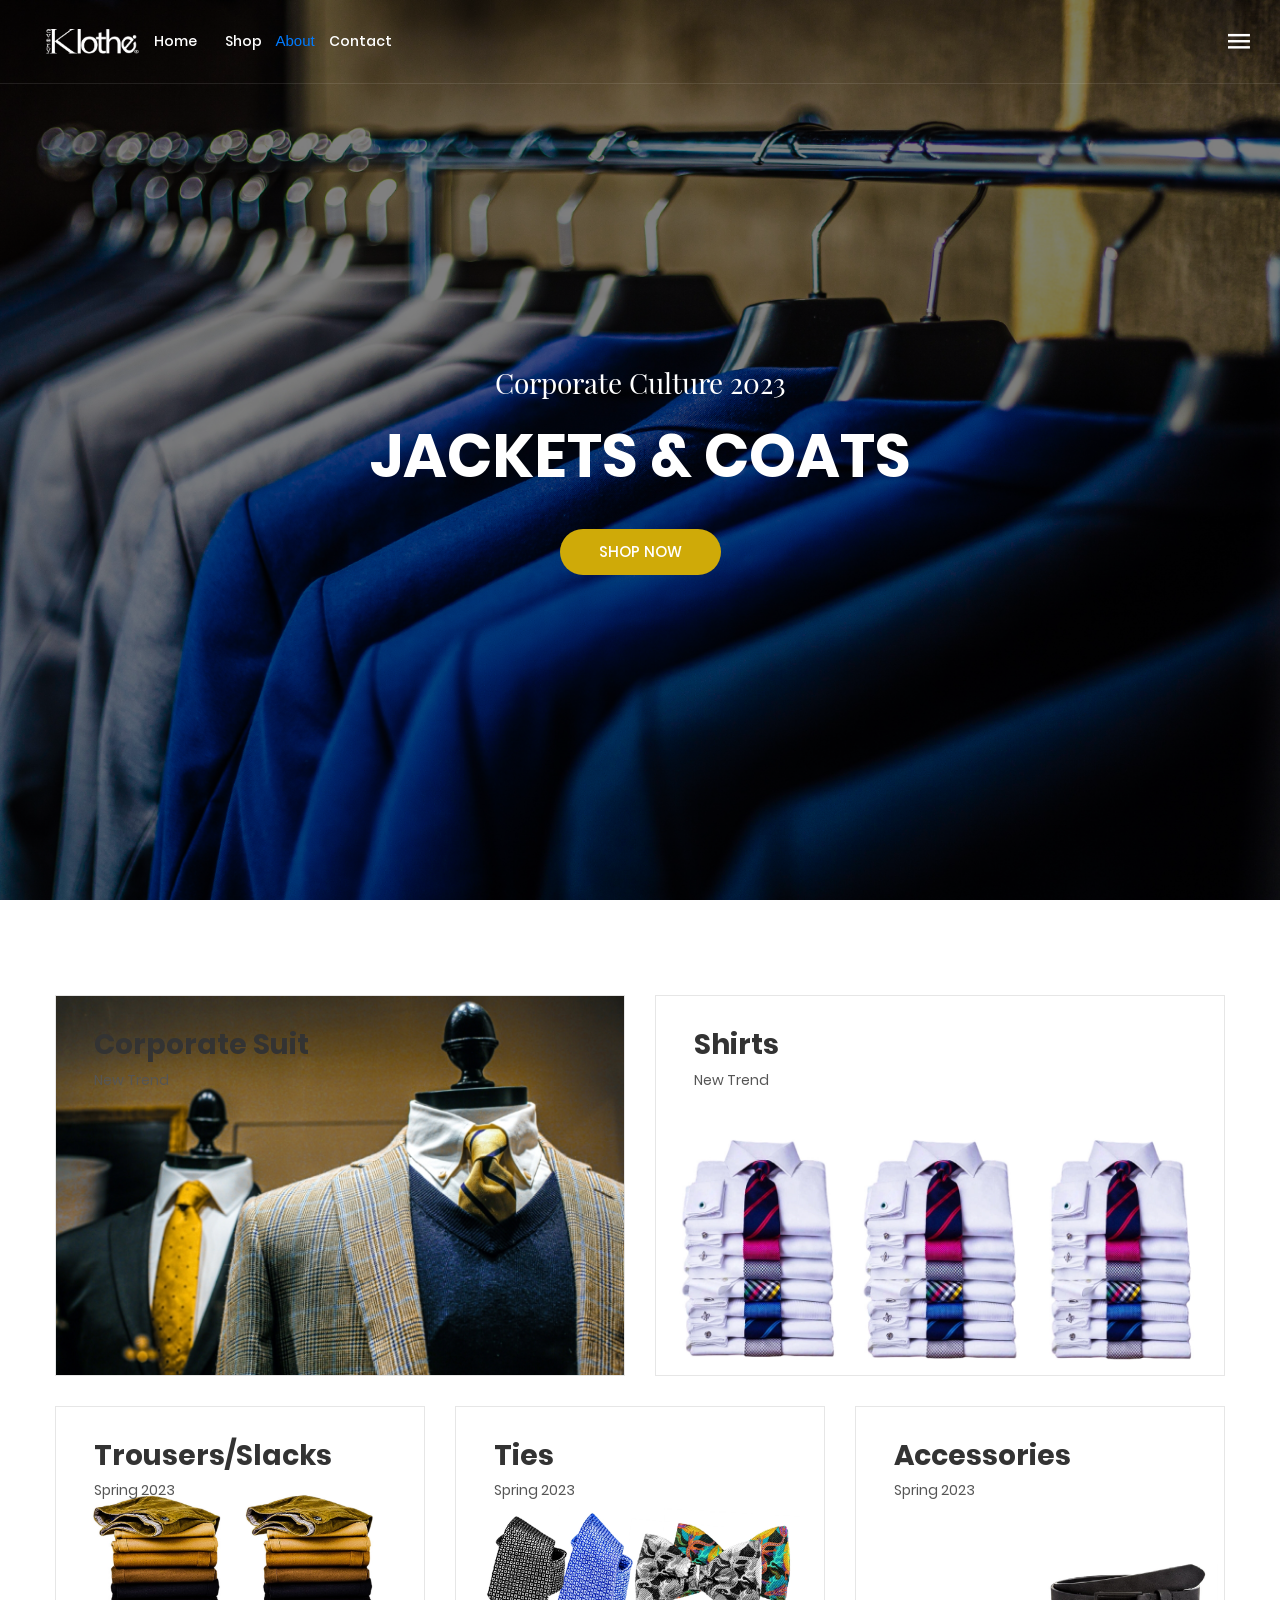
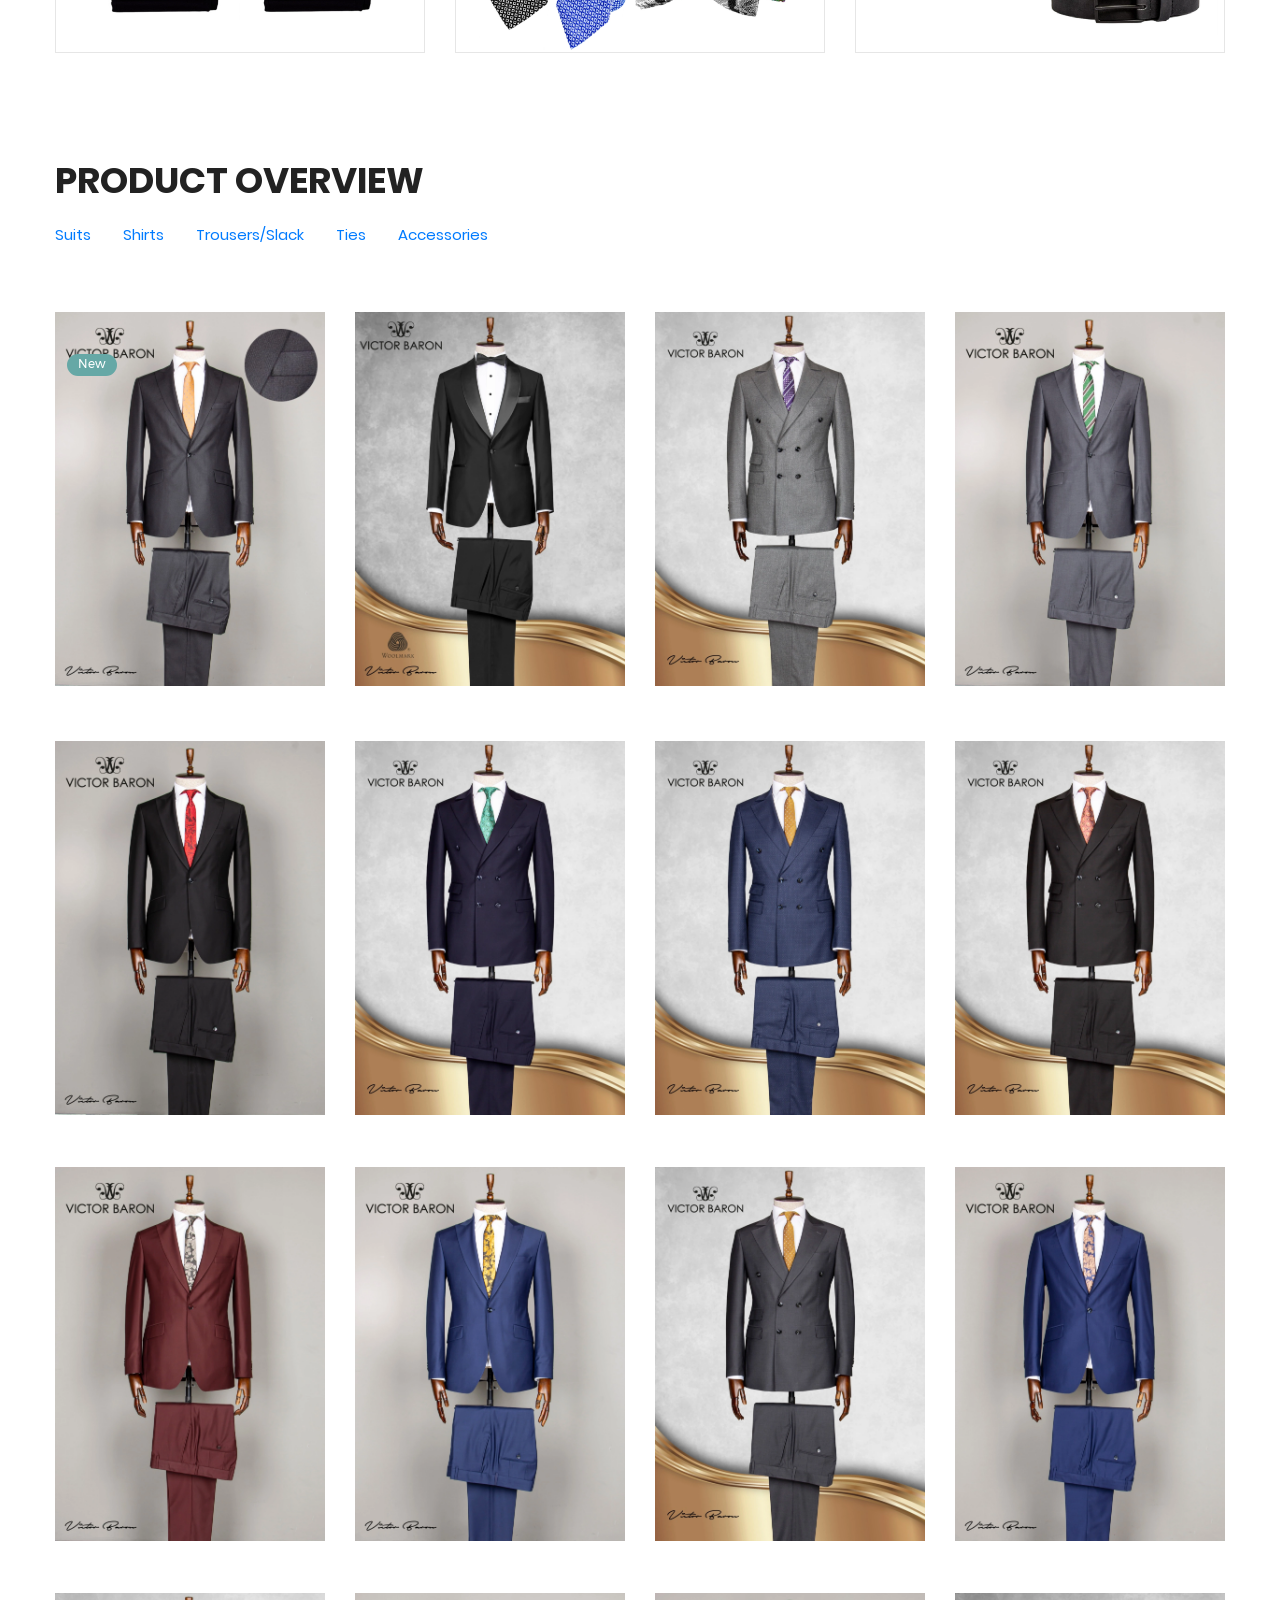
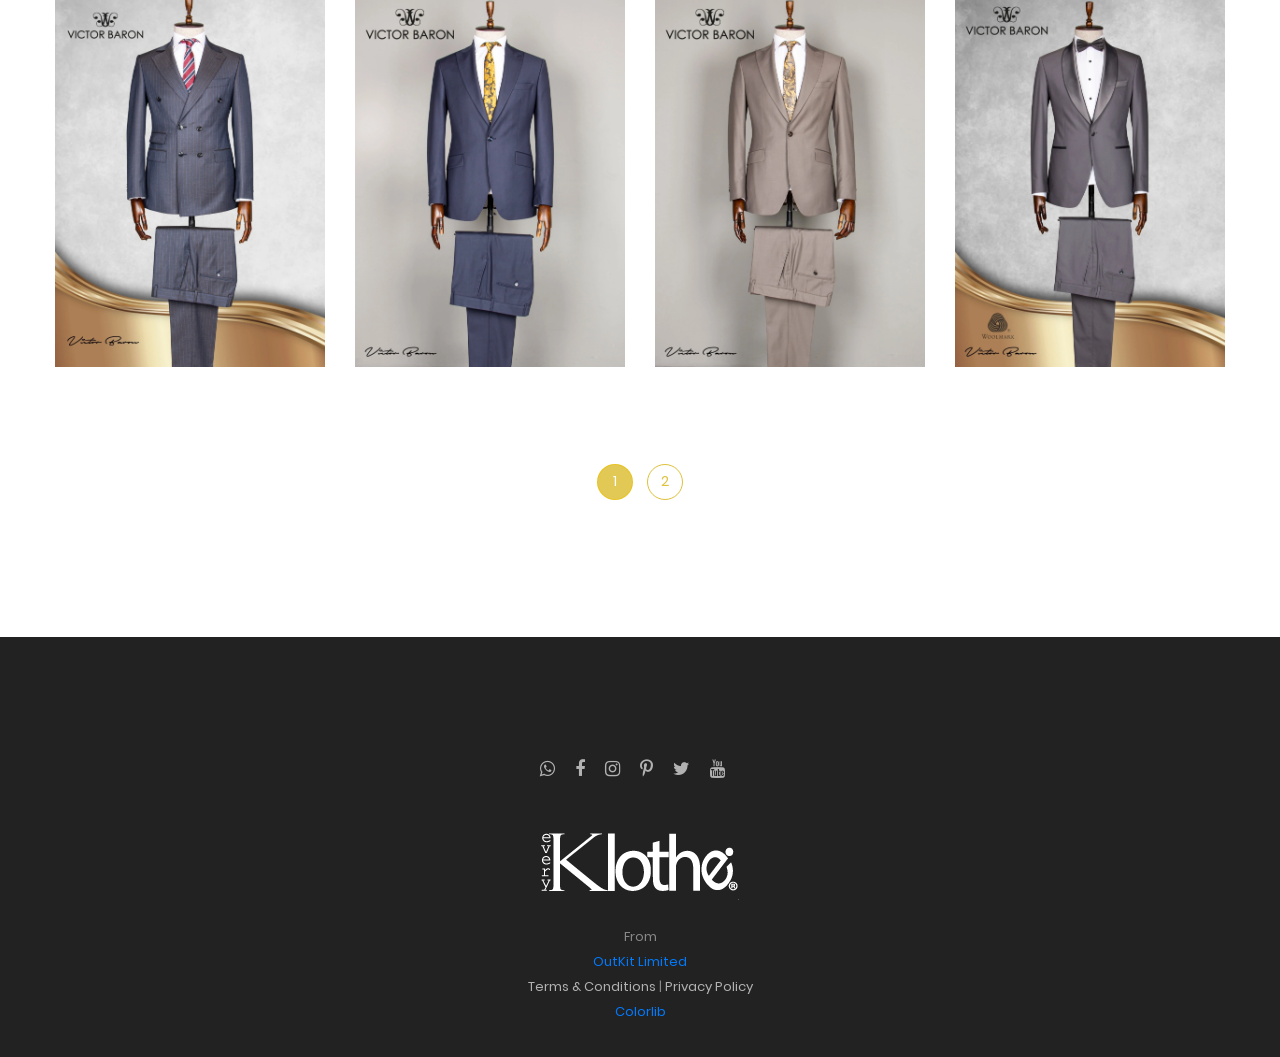
==== commit 2f86fe82: "Add project files." ====
--- a/index.html
+++ b/index.html
@@ -2,9 +2,15 @@
 <html lang="en">
 
 <head>
-    <title> everyklothe | For All</title>
+    <title> everyklothe | Made for People </title>
     <meta charset="UTF-8">
     <meta name="viewport" content="width=device-width, initial-scale=1">
+    <meta name="description" content="everyKlothe">
+    <meta property="og:url"                content="https://www.everyklothe.com" />
+    <meta property="og:type"               content="website" />
+    <meta property="og:title"              content="everyklothe" />
+    <meta property="og:description"        content="The link to quality and affordable clothing..." />
+    <meta property="og:image"              content="https://www.everyklothe.com/images/icons/iko.png" />
     <!--===============================================================================================-->
     <link rel="icon" type="image/png" href="images/icons/cart.png" />
     <!--===============================================================================================-->
@@ -38,6 +44,37 @@
 </head>
 
 <body class="animsition">
+
+    <!-- Messenger Chat plugin Code -->
+    <div id="fb-root"></div>
+
+    <!-- Your Chat plugin code -->
+    <div id="fb-customer-chat" class="fb-customerchat">
+    </div>
+
+    <script>
+      var chatbox = document.getElementById('fb-customer-chat');
+      chatbox.setAttribute("page_id", "114597257901618");
+      chatbox.setAttribute("attribution", "biz_inbox");
+    </script>
+
+    <!-- Your SDK code -->
+    <script>
+      window.fbAsyncInit = function() {
+        FB.init({
+          xfbml            : true,
+          version          : 'v17.0'
+        });
+      };
+
+      (function(d, s, id) {
+        var js, fjs = d.getElementsByTagName(s)[0];
+        if (d.getElementById(id)) return;
+        js = d.createElement(s); js.id = id;
+        js.src = 'https://connect.facebook.net/en_US/sdk/xfbml.customerchat.js';
+        fjs.parentNode.insertBefore(js, fjs);
+      }(document, 'script', 'facebook-jssdk'));
+    </script>
 
     <!-- Header -->
     <header class="header-v3">
@@ -48,7 +85,7 @@
 
                     <!-- Logo desktop -->
                     <a href="index.html" class="logo">
-                        <img src="images/icons/logo-02.png" alt="IMG-LOGO">
+                        <img src="images/icons/logo-02.webp" alt="IMG-LOGO">
                     </a>
 
                     <!-- Menu desktop -->
@@ -405,7 +442,7 @@
                         <div class="flex-col-c-m h-full p-t-100 p-b-60 respon5">
                             <div class="layer-slick1 animated visible-false" data-appear="rollIn" data-delay="0">
                                 <span class="ltext-202 txt-center cl0 respon2">
-									Men New-Season
+									Men's New-Season
 								</span>
                             </div>
 
@@ -429,7 +466,7 @@
                         <div class="flex-col-c-m h-full p-t-100 p-b-60 respon5">
                             <div class="layer-slick1 animated visible-false" data-appear="rotateInDownLeft" data-delay="15">
                                 <span class="ltext-202 txt-center cl0 respon2">
-									Men Collection 2023
+									Men's Collection 2023
 								</span>
                             </div>
 
@@ -852,15 +889,15 @@
                         <div class="block2-pic hov-img0 label-new" data-label="New">
                             <img src="images/product-01.webp" alt="IMG-PRODUCT">
 
-                            <a href="#" class="block2-btn flex-c-m stext-103 cl2 size-102 bg0 bor2 hov-btn1 p-lr-15 trans-04 js-show-modal1">
-								Request
+                            <a href="https://wa.me/c/2347085158774" class="block2-btn flex-c-m stext-103 cl2 size-102 bg0 bor2 hov-btn1 p-lr-15 trans-04">
+								Quick View
 							</a>
                         </div>
 
                         <div class="block2-txt flex-w flex-t p-t-14">
                             <div class="block2-txt-child1 flex-col-l ">
-                                <a href="https://wa.me/2348089818068" class="stext-104 cl4 hov-cl1 trans-04">
-									Esprit Ruffle Shirt
+                                <a href="https://wa.me/c/2347085158774" class="stext-104 cl4 hov-cl1 trans-04">
+									<!-- Esprit Ruffle Shirt -->
 								</a>
 
                                 <!-- <span class="stext-105 cl3"> -->
@@ -884,15 +921,15 @@
                         <div class="block2-pic hov-img0">
                             <img src="images/product-02.webp" alt="IMG-PRODUCT">
 
-                            <a href="https://wa.me/2348089818068" class="block2-btn flex-c-m stext-103 cl2 size-102 bg0 bor2 hov-btn1 p-lr-15 trans-04">
-								Request
+                            <a href="https://wa.me/c/2347085158774" class="block2-btn flex-c-m stext-103 cl2 size-102 bg0 bor2 hov-btn1 p-lr-15 trans-04">
+								Quick View
 							</a>
                         </div>
 
                         <div class="block2-txt flex-w flex-t p-t-14">
                             <div class="block2-txt-child1 flex-col-l ">
-                                <a href="https://wa.me/2348089818068" class="stext-104 cl4 hov-cl1 trans-04">
-									Herschel supply
+                                <a href="https://wa.me/c/2347085158774" class="stext-104 cl4 hov-cl1 trans-04">
+									<!-- Herschel supply -->
 								</a>
 
                                 <!-- <span class="stext-105 cl3"> -->
@@ -916,15 +953,15 @@
                         <div class="block2-pic hov-img0">
                             <img src="images/product-03.webp" alt="IMG-PRODUCT">
 
-                            <a href="https://wa.me/2348089818068" class="block2-btn flex-c-m stext-103 cl2 size-102 bg0 bor2 hov-btn1 p-lr-15 trans-04">
-								Request
+                            <a href="https://wa.me/c/2347085158774" class="block2-btn flex-c-m stext-103 cl2 size-102 bg0 bor2 hov-btn1 p-lr-15 trans-04">
+								Quick View
 							</a>
                         </div>
 
                         <div class="block2-txt flex-w flex-t p-t-14">
                             <div class="block2-txt-child1 flex-col-l ">
                                 <a href="product-detail.html" class="stext-104 cl4 hov-cl1 trans-04 js-name-b2 p-b-6">
-									Only Check Trouser
+									<!-- Only Check Trouser -->
 								</a>
 
                                 <!-- <span class="stext-105 cl3"> -->
@@ -948,15 +985,15 @@
                         <div class="block2-pic hov-img0">
                             <img src="images/product-04.webp" alt="IMG-PRODUCT">
 
-                            <a href="https://wa.me/2348089818068" class="block2-btn flex-c-m stext-103 cl2 size-102 bg0 bor2 hov-btn1 p-lr-15 trans-04">
-								Request
+                            <a href="https://wa.me/c/2347085158774" class="block2-btn flex-c-m stext-103 cl2 size-102 bg0 bor2 hov-btn1 p-lr-15 trans-04">
+								Quick View
 							</a>
                         </div>
 
                         <div class="block2-txt flex-w flex-t p-t-14">
                             <div class="block2-txt-child1 flex-col-l ">
-                                <a href="https://wa.me/2348089818068" class="stext-104 cl4 hov-cl1 trans-04 js-name-b2 p-b-6">
-									Classic Trench Coat
+                                <a href="https://wa.me/c/2347085158774" class="stext-104 cl4 hov-cl1 trans-04 js-name-b2 p-b-6">
+									<!-- Classic Trench Coat -->
 								</a>
 
                                 <!-- <span class="stext-105 cl3"> -->
@@ -980,15 +1017,15 @@
                         <div class="block2-pic hov-img0">
                             <img src="images/product-05.webp" alt="IMG-PRODUCT">
 
-                            <a href="https://wa.me/2348089818068" class="block2-btn flex-c-m stext-103 cl2 size-102 bg0 bor2 hov-btn1 p-lr-15 trans-04">
-								Request
+                            <a href="https://wa.me/c/2347085158774" class="block2-btn flex-c-m stext-103 cl2 size-102 bg0 bor2 hov-btn1 p-lr-15 trans-04">
+								Quick View
 							</a>
                         </div>
 
                         <div class="block2-txt flex-w flex-t p-t-14">
                             <div class="block2-txt-child1 flex-col-l ">
-                                <a href="https://wa.me/2348089818068" class="stext-104 cl4 hov-cl1 trans-04">
-									Front Pocket Jumper
+                                <a href="https://wa.me/c/2347085158774" class="stext-104 cl4 hov-cl1 trans-04">
+									<!-- Front Pocket Jumper -->
 								</a>
 
                                 <!-- <span class="stext-105 cl3"> -->
@@ -1012,15 +1049,15 @@
                         <div class="block2-pic hov-img0">
                             <img src="images/product-06.webp" alt="IMG-PRODUCT">
 
-                            <a href="https://wa.me/2348089818068" class="block2-btn flex-c-m stext-103 cl2 size-102 bg0 bor2 hov-btn1 p-lr-15 trans-04">
-								Request
+                            <a href="https://wa.me/c/2347085158774" class="block2-btn flex-c-m stext-103 cl2 size-102 bg0 bor2 hov-btn1 p-lr-15 trans-04">
+								Quick View
 							</a>
                         </div>
 
                         <div class="block2-txt flex-w flex-t p-t-14">
                             <div class="block2-txt-child1 flex-col-l ">
-                                <a href="https://wa.me/2348089818068" class="stext-104 cl4 hov-cl1 trans-04">
-									Vintage Inspired Classic 
+                                <a href="https://wa.me/c/2347085158774" class="stext-104 cl4 hov-cl1 trans-04">
+									<!-- Vintage Inspired Classic  -->
 								</a>
 
                                 <!-- <span class="stext-105 cl3"> -->
@@ -1044,15 +1081,15 @@
                         <div class="block2-pic hov-img0">
                             <img src="images/product-07.webp" alt="IMG-PRODUCT">
 
-                            <a href="https://wa.me/2348089818068" class="block2-btn flex-c-m stext-103 cl2 size-102 bg0 bor2 hov-btn1 p-lr-15 trans-04">
-								Request
+                            <a href="https://wa.me/c/2347085158774" class="block2-btn flex-c-m stext-103 cl2 size-102 bg0 bor2 hov-btn1 p-lr-15 trans-04">
+								Quick View
 							</a>
                         </div>
 
                         <div class="block2-txt flex-w flex-t p-t-14">
                             <div class="block2-txt-child1 flex-col-l ">
-                                <a href="https://wa.me/2348089818068" class="stext-104 cl4 hov-cl1 trans-04">
-									Shirt in Stretch Cotton
+                                <a href="https://wa.me/c/2347085158774" class="stext-104 cl4 hov-cl1 trans-04">
+									<!-- Shirt in Stretch Cotton -->
 								</a>
 
                                 <!-- <span class="stext-105 cl3"> -->
@@ -1077,14 +1114,14 @@
                             <img src="images/product-08.webp" alt="IMG-PRODUCT">
 
                             <a href="#" class="block2-btn flex-c-m stext-103 cl2 size-102 bg0 bor2 hov-btn1 p-lr-15 trans-04">
-								Request
+								Quick View
 							</a>
                         </div>
 
                         <div class="block2-txt flex-w flex-t p-t-14">
                             <div class="block2-txt-child1 flex-col-l ">
-                                <a href="https://wa.me/2348089818068" class="stext-104 cl4 hov-cl1 trans-04">
-									Pieces Metallic Printed
+                                <a href="https://wa.me/c/2347085158774" class="stext-104 cl4 hov-cl1 trans-04">
+									<!-- Pieces Metallic Printed -->
 								</a>
 
                                 <!-- <span class="stext-105 cl3"> -->
@@ -1108,15 +1145,15 @@
                         <div class="block2-pic hov-img0">
                             <img src="images/product-09.webp" alt="IMG-PRODUCT">
 
-                            <a href="https://wa.me/2348089818068" class="block2-btn flex-c-m stext-103 cl2 size-102 bg0 bor2 hov-btn1 p-lr-15 trans-04">
-								Request
+                            <a href="https://wa.me/c/2347085158774" class="block2-btn flex-c-m stext-103 cl2 size-102 bg0 bor2 hov-btn1 p-lr-15 trans-04">
+								Quick View
 							</a>
                         </div>
 
                         <div class="block2-txt flex-w flex-t p-t-14">
                             <div class="block2-txt-child1 flex-col-l ">
-                                <a href="https://wa.me/2348089818068" class="stext-104 cl4 hov-cl1 trans-04">
-									Converse All Star Hi Plimsolls
+                                <a href="https://wa.me/c/2347085158774" class="stext-104 cl4 hov-cl1 trans-04">
+									<!-- Converse All Star Hi Plimsolls -->
 								</a>
 
                                 <!-- <span class="stext-105 cl3"> -->
@@ -1140,15 +1177,15 @@
                         <div class="block2-pic hov-img0">
                             <img src="images/product-10.webp" alt="IMG-PRODUCT">
 
-                            <a href="https://wa.me/2348089818068" class="block2-btn flex-c-m stext-103 cl2 size-102 bg0 bor2 hov-btn1 p-lr-15 trans-04">
-								Request
+                            <a href="https://wa.me/c/2347085158774" class="block2-btn flex-c-m stext-103 cl2 size-102 bg0 bor2 hov-btn1 p-lr-15 trans-04">
+								Quick View
 							</a>
                         </div>
 
                         <div class="block2-txt flex-w flex-t p-t-14">
                             <div class="block2-txt-child1 flex-col-l ">
-                                <a href="https://wa.me/2348089818068" class="stext-104 cl4 hov-cl1 trans-04">
-									Femme T-Shirt In Stripe
+                                <a href="https://wa.me/c/2347085158774" class="stext-104 cl4 hov-cl1 trans-04">
+									<!-- Femme T-Shirt In Stripe -->
 								</a>
 
                                 <!-- <span class="stext-105 cl3"> -->
@@ -1172,15 +1209,15 @@
                         <div class="block2-pic hov-img0">
                             <img src="images/product-11.webp" alt="IMG-PRODUCT">
 
-                            <a href="https://wa.me/2348089818068" class="block2-btn flex-c-m stext-103 cl2 size-102 bg0 bor2 hov-btn1 p-lr-15 trans-04">
-								Request
+                            <a href="https://wa.me/c/2347085158774" class="block2-btn flex-c-m stext-103 cl2 size-102 bg0 bor2 hov-btn1 p-lr-15 trans-04">
+								Quick View
 							</a>
                         </div>
 
                         <div class="block2-txt flex-w flex-t p-t-14">
                             <div class="block2-txt-child1 flex-col-l ">
-                                <a href="https://wa.me/2348089818068" class="stext-104 cl4 hov-cl1 trans-04">
-									Herschel supply 
+                                <a href="https://wa.me/c/2347085158774" class="stext-104 cl4 hov-cl1 trans-04">
+									<!-- Herschel supply  -->
 								</a>
 
                                 <!-- <span class="stext-105 cl3"> -->
@@ -1204,15 +1241,15 @@
                         <div class="block2-pic hov-img0">
                             <img src="images/product-12.webp" alt="IMG-PRODUCT">
 
-                            <a href="https://wa.me/2348089818068" class="block2-btn flex-c-m stext-103 cl2 size-102 bg0 bor2 hov-btn1 p-lr-15 trans-04">
-								Request
+                            <a href="https://wa.me/c/2347085158774" class="block2-btn flex-c-m stext-103 cl2 size-102 bg0 bor2 hov-btn1 p-lr-15 trans-04">
+								Quick View
 							</a>
                         </div>
 
                         <div class="block2-txt flex-w flex-t p-t-14">
                             <div class="block2-txt-child1 flex-col-l ">
-                                <a href="https://wa.me/2348089818068" class="stext-104 cl4 hov-cl1 trans-04">
-									Herschel supply
+                                <a href="https://wa.me/c/2347085158774" class="stext-104 cl4 hov-cl1 trans-04">
+									<!-- Herschel supply -->
 								</a>
 
                                 <!-- <span class="stext-105 cl3"> -->
@@ -1236,15 +1273,15 @@
                         <div class="block2-pic hov-img0">
                             <img src="images/product-13.webp" alt="IMG-PRODUCT">
 
-                            <a href="https://wa.me/2348089818068" class="block2-btn flex-c-m stext-103 cl2 size-102 bg0 bor2 hov-btn1 p-lr-15 trans-04">
-								Request
+                            <a href="https://wa.me/c/2347085158774" class="block2-btn flex-c-m stext-103 cl2 size-102 bg0 bor2 hov-btn1 p-lr-15 trans-04">
+								Quick View
 							</a>
                         </div>
 
                         <div class="block2-txt flex-w flex-t p-t-14">
                             <div class="block2-txt-child1 flex-col-l ">
-                                <a href="https://wa.me/2348089818068" class="stext-104 cl4 hov-cl1 trans-04">
-									T-Shirt with Sleeve
+                                <a href="https://wa.me/c/2347085158774" class="stext-104 cl4 hov-cl1 trans-04">
+									<!-- T-Shirt with Sleeve -->
 								</a>
 
                                 <!-- <span class="stext-105 cl3"> -->
@@ -1268,15 +1305,15 @@
                         <div class="block2-pic hov-img0">
                             <img src="images/product-14.webp" alt="IMG-PRODUCT">
 
-                            <a href="https://wa.me/2348089818068" class="block2-btn flex-c-m stext-103 cl2 size-102 bg0 bor2 hov-btn1 p-lr-15 trans-04">
-								Request
+                            <a href="https://wa.me/c/2347085158774" class="block2-btn flex-c-m stext-103 cl2 size-102 bg0 bor2 hov-btn1 p-lr-15 trans-04">
+								Quick View
 							</a>
                         </div>
 
                         <div class="block2-txt flex-w flex-t p-t-14">
                             <div class="block2-txt-child1 flex-col-l ">
-                                <a href="https://wa.me/2348089818068" class="stext-104 cl4 hov-cl1 trans-04">
-									Pretty Little Thing
+                                <a href="https://wa.me/c/2347085158774" class="stext-104 cl4 hov-cl1 trans-04">
+									<!-- Pretty Little Thing -->
 								</a>
 
                                 <!-- <span class="stext-105 cl3"> -->
@@ -1300,15 +1337,15 @@
                         <div class="block2-pic hov-img0">
                             <img src="images/product-15.webp" alt="IMG-PRODUCT">
 
-                            <a href="https://wa.me/2348089818068" class="block2-btn flex-c-m stext-103 cl2 size-102 bg0 bor2 hov-btn1 p-lr-15 trans-04">
-								Request
+                            <a href="https://wa.me/c/2347085158774" class="block2-btn flex-c-m stext-103 cl2 size-102 bg0 bor2 hov-btn1 p-lr-15 trans-04">
+								Quick View
 							</a>
                         </div>
 
                         <div class="block2-txt flex-w flex-t p-t-14">
                             <div class="block2-txt-child1 flex-col-l ">
-                                <a href="https://wa.me/2348089818068" class="stext-104 cl4 hov-cl1 trans-04">
-									Mini Silver Mesh Watch
+                                <a href="https://wa.me/c/2347085158774" class="stext-104 cl4 hov-cl1 trans-04">
+									<!-- Mini Silver Mesh Watch -->
 								</a>
 
                                 <!-- <span class="stext-105 cl3"> -->
@@ -1332,15 +1369,15 @@
                         <div class="block2-pic hov-img0">
                             <img src="images/product-16.webp" alt="IMG-PRODUCT">
 
-                            <a href="https://wa.me/2348089818068" class="block2-btn flex-c-m stext-103 cl2 size-102 bg0 bor2 hov-btn1 p-lr-15 trans-04">
-								Request
+                            <a href="https://wa.me/c/2347085158774" class="block2-btn flex-c-m stext-103 cl2 size-102 bg0 bor2 hov-btn1 p-lr-15 trans-04">
+								Quick View
 							</a>
                         </div>
 
                         <div class="block2-txt flex-w flex-t p-t-14">
                             <div class="block2-txt-child1 flex-col-l ">
-                                <a href="https://wa.me/2348089818068" class="stext-104 cl4 hov-cl1 trans-04">
-									Square Neck Back
+                                <a href="https://wa.me/c/2347085158774" class="stext-104 cl4 hov-cl1 trans-04">
+									<!-- Square Neck Back -->
 								</a>
 
                                 <!-- <span class="stext-105 cl3"> -->
@@ -1368,11 +1405,9 @@
                 <a href="productI.html" class="flex-c-m how-pagination1 trans-04 m-all-7">
 					2
 				</a>
-            </div>
+            </div> 
         </div>
     </section>
-    <script src="https://apps.elfsight.com/p/platform.js" defer></script>
-    <div class="elfsight-app-8cb78af9-5f01-4514-8453-fc16b2529a1d"></div>
 
 
 
@@ -1380,10 +1415,10 @@
     <footer class="bg3 p-t-75 p-b-32">
         <div class="p-t-40">
             <p class="stext-107 cl6 txt-center">
-                <a href="https://wa.me/message/SNF22PUKQ5KDB1" class="fs-18 cl7 hov-cl1 trans-04 m-r-16">
+                <a href="https://wa.me/c/2347085158774" class="fs-18 cl7 hov-cl1 trans-04 m-r-16">
                     <i class="fa fa-whatsapp"></i>
                 </a>
-                <a href="https://www.facebook.com/every_klothe-114597257901618/" class="fs-18 cl7 hov-cl1 trans-04 m-r-16">
+                <a href="https://www.facebook.com/profile.php?id=100083464534005" class="fs-18 cl7 hov-cl1 trans-04 m-r-16">
                     <i class="fa fa-facebook"></i>
                 </a>
                 <a href="https://www.instagram.com/everyklothe" class="fs-18 cl7 hov-cl1 trans-04 m-r-16">
@@ -1401,8 +1436,6 @@
             </p>
             <br>
             <br>
-            <br>
-            <br>
 
             <div class="flex-c-m flex-w p-b-18">
                 <!-- <a href="#" class="m-all-1"> -->
@@ -1431,13 +1464,44 @@
                     Terms & Conditions
                 </a> | <a href="privacy.html" class="stext-107 cl7 hov-cl1 trans-04">
                     Privacy Policy
-                <br> Designed by <a href="https://colorlib.com" target="_blank">Colorlib</a> &amp; distributed by <a href="https://themewagon.com" target="_blank">ThemeWagon</a>
-                <!-- Link back to Colorlib can't be removed. Template is licensed under CC BY 3.0. -->
+                <br> <a href="https://colorlib.com" target="_blank">Colorlib</a>          <!-- Link back to Colorlib can't be removed. Template is licensed under CC BY 3.0. -->
 
             </p>
         </div>
         </div>
     </footer>
+
+	<!-- Messenger Chat plugin Code -->
+    <div id="fb-root"></div>
+
+    <!-- Your Chat plugin code -->
+    <div id="fb-customer-chat" class="fb-customerchat">
+    </div>
+
+    <script>
+        var chatbox = document.getElementById('fb-customer-chat');
+        // chatbox.setAttribute("page_id", "104807475717415");
+        // chatbox.setAttribute("attribution", "biz_inbox");
+    </script>
+
+    <!-- Your SDK code -->
+    <script>
+        window.fbAsyncInit = function() {
+        FB.init({
+            xfbml: true,
+            version: 'v16.0'
+        });
+        };
+
+        (function(d, s, id) {
+        var js, fjs = d.getElementsByTagName(s)[0];
+        if (d.getElementById(id)) return;
+        js = d.createElement(s);
+        js.id = id;
+        js.src = 'https://connect.facebook.net/en_US/sdk/xfbml.customerchat.js';
+        fjs.parentNode.insertBefore(js, fjs);
+        }(document, 'script', 'facebook-jssdk'));
+    </script>
 
 
     <!-- Back to top -->
--- a/css/main.css
+++ b/css/main.css
@@ -1,6 +1,6 @@
 /*------------------------------------------------------------------
 Project:  
-Version:  
+Version: f 
 Last change:  
 Assigned to:  Le Xuan Bach
 Primary use:  Company
@@ -94,7 +94,7 @@
 
 @font-face {
   font-family: Montserrat-Bold;
-  src: url('../fonts/Montserrat/Montserrat-Bold.ttf'); 
+  src: url('../fonts/Montserrat/Montserrat-Bold.ttf');
 }
 
 
@@ -133,7 +133,7 @@
 .loader05 {
   width: 56px;
   height: 56px;
-  border: 4px solid #717fe0;
+  border: 4px solid #cfaa08;
   border-radius: 50%;
   position: relative;
   animation: loader-scale 1s ease-out infinite;
@@ -161,7 +161,7 @@
   height: 38px;
   bottom: 0px;
   right: 40px;
-  background-color: #717fe0;
+  background-color: #cfaa08;
   opacity: 0.5;
   justify-content: center;
   align-items: center;
@@ -181,7 +181,7 @@
 
 .btn-back-to-top:hover {
   opacity: 1;
-  background-color: #717fe0;
+  background-color: #cfaa08;
 }
 
 @media (max-width: 575px) {
@@ -253,7 +253,7 @@
 }
 
 .right-top-bar a:hover {
-  color: #6c7ae0;
+  color: rgba(214, 177, 11, 0.8);
 }
 
 
@@ -323,13 +323,13 @@
   display: -ms-flexbox;
   display: flex;
   align-items: center;
-  height: 50%;
-  margin-right: 0px;
+  height: 60%;
+  margin-left: auto;
 }
 
 .logo img {
-  max-width: 70%;
-  max-height: 70%;
+  max-width: (100%-20px);
+  max-height: 60%;
 }
 
 
@@ -440,7 +440,7 @@
 /*---------------------------------------------*/
 .main-menu > li:hover > a {
   text-decoration: none;
-  color: #6c7ae0;
+  color: rgba(214, 177, 11, 0.8);
 }
 
 .main-menu > li:hover > .sub-menu {
@@ -458,7 +458,7 @@
 }
 
 .sub-menu > li:hover > a {
-  color: #6c7ae0;
+  color: rgba(214, 177, 11, 0.8);
   text-decoration: none;
 }
 
@@ -505,7 +505,7 @@
   min-width: 15px;
   height: 15px;
   padding: 0 3px;
-  background-color: #717fe0;
+  background-color: #cfaa08;
 }
 
 /*---------------------------------------------*/
@@ -579,7 +579,7 @@
 }
 
 .wrap-search-header button:hover {
-  color: #6c7ae0;
+  color: rgba(214, 177, 11, 0.8);
 }
 
 /*---------------------------------------------*/
@@ -638,7 +638,7 @@
 
 /*---------------------------------------------*/
 .main-menu > li.active-menu > a {
-  color: #6c7ae0;
+  color: rgba(214, 177, 11, 0.8);
 }
 
 
@@ -732,7 +732,7 @@
 .main-menu-m {
   padding-top: 10px;
   padding-bottom: 10px;
-  background-color: #717fe0;
+  background-color: #cfaa08;
 }
 
 .main-menu-m > li > a {
@@ -851,7 +851,7 @@
 
 .show-sidebar {
   visibility: visible;
-  background-color: rgba(0,0,0,0.6);
+  background-color: rgba(0, 0, 0, 0.6);
 }
 
 .show-sidebar .sidebar {
@@ -891,7 +891,7 @@
   height: 100%;
   top: 0;
   left: 0;
-  background-color: rgba(103,117,214,0.8);
+  background-color: rgba(214, 177, 11, 0.8);
   opacity: 0;
 
   -webkit-transition: all 0.4s;
@@ -1123,7 +1123,7 @@
 }
 
 .rs1-select2 .select2-container--default .select2-selection--single .select2-selection__arrow:hover:after {
-  color: #6c7ae0;
+  color: rgba(214, 177, 11, 0.8);
 }
 
 
@@ -1155,12 +1155,12 @@
 }
 
 .rs1-select2 .select2-container .select2-results__option[aria-selected="true"] {
-  background: #6c7ae0;
+  background: rgba(214, 177, 11, 0.8);
   color: white;
 }
 
 .rs1-select2 .select2-container .select2-results__option--highlighted[aria-selected] {
-  background: #6c7ae0;
+  background: rgba(214, 177, 11, 0.8);
   color: white;
 }
 
@@ -1240,7 +1240,7 @@
   width: auto;
   height: auto;
   font-size: 80px;
-  color: rgba(0,0,0,0.3);
+  color: rgba(0, 0, 0, 0.3);
   position: absolute;
   opacity: 0;
   
@@ -1263,7 +1263,7 @@
 }
 
 .arrow-slick1:hover {
-  color: #7280e0;
+  color: rgba(214, 177, 11, 0.8);
 }
 
 .next-slick1 {
@@ -1288,11 +1288,11 @@
 
 /*---------------------------------------------*/
 .rs2-slick1 .arrow-slick1 {
-  color: rgba(255,255,255,0.3);
+  color: rgba(255, 255, 255, 0.3);
 }
 
 .rs2-slick1 .arrow-slick1:hover {
-  color: #7280e0;
+  color: rgba(214, 177, 11, 0.8);
 }
 
 .wrap-slick1-dots {
@@ -1650,7 +1650,7 @@
 }
 
 .swal-button {
-  background-color: #717fe0;
+  background-color: #cfaa08;
   font-family: Poppins-Regular;
   font-size: 16px;
   color: white;
@@ -1737,8 +1737,8 @@
 
 .show-search:hover:after,
 .show-filter:hover:after {
-  background-color: #717fe0;
-  border-color: #717fe0;
+  background-color: #cfaa08;
+  border-color: #cfaa08;
 }
 
 /*---------------------------------------------*/
@@ -1754,13 +1754,13 @@
 }
 
 .filter-link:hover {
-  color: #6c7ae0;
-  border-bottom: 1px solid #6c7ae0;
+  color: rgba(214, 177, 11, 0.8);
+  border-bottom: 1px solid rgba(214, 177, 11, 0.8);
 }
 
 .filter-link-active {
-  color: #6c7ae0;
-  border-bottom: 1px solid #6c7ae0;
+  color: rgba(214, 177, 11, 0.8);
+  border-bottom: 1px solid rgba(214, 177, 11, 0.8);
 }
 
 @media (max-width: 767px) {
@@ -2014,7 +2014,7 @@
 
 /*---------------------------------------------*/
 .block1-txt:hover {
-  background-color: rgba(103,117,214,0.8);
+  background-color: rgba(214, 177, 11, 0.8);
 }
 
 .block1-txt:hover .block1-txt-child2 {
@@ -2123,7 +2123,7 @@
     TEXT TEXT TEXT TEXT TEXT TEXT TEXT TEXT TEXT TEXT TEXT TEXT TEXT
 ==================================================================*/
 .cl0 {color: #fff;}
-.cl1 {color: #717fe0;}
+.cl1 {color: #cfaa08;}
 .cl2 {color: #333;}
 .cl3 {color: #666;}
 .cl4 {color: #999;}
@@ -2133,7 +2133,7 @@
 .cl8 {color: #555;}
 .cl9 {color: #aaa;}
 .cl10 {color: #1d1d1d;}
-.cl11 {color: #f9ba48;}
+.cl11 {color: #cfaa08;}
 .cl12 {color: #ccc;}
 
 /*//////////////////////////////////////////////////////////////////
@@ -2641,7 +2641,7 @@
 ==================================================================*/
 .bg-none {background-color: transparent;}
 .bg0 {background-color: #fff;}
-.bg1 {background-color: #717fe0;}
+.bg1 {background-color: #cfaa08;}
 .bg2 {background-color: #e6e6e6;}
 .bg3 {background-color: #222;}
 .bg5 {background-color: rgba(0,0,0,0.5);}
@@ -2799,7 +2799,7 @@
 
 /*---------------------------------------------*/
 .js-addedwish-detail {
-  color: #6c7ae0;
+  color: rgba(214, 177, 11, 0.8);;
 }
 
 /*---------------------------------------------*/
@@ -2855,7 +2855,7 @@
   position: absolute;
   width: 0%;
   height: 2px;
-  background-color: #6774d5;
+  background-color: rgba(214, 177, 11, 0.8);
   left: 0;
   bottom: -2px;
 }
@@ -2869,23 +2869,23 @@
 .how-pagination1 {
   font-family: Poppins-Regular;
   font-size: 14px;
-  color: #808080;
+  color: rgba(214, 177, 11, 0.8);
 
   width: 36px;
   height: 36px;
   border-radius: 50%;
-  border: 1px solid #e6e6e6;
+  border: 1px solid rgba(214, 177, 11, 0.8);
 }
 
 .how-pagination1:hover {
-  background-color: #999;
-  border-color: #999;
+  background-color: rgba(214, 177, 11, 0.689);
+  border-color: rgba(214, 177, 11, 0.8);
   color: #fff;
 }
 
 .active-pagination1 {
-  background-color: #999;
-  border-color: #999;
+  background-color: rgba(214, 177, 11, 0.689);
+  border-color: rgba(233, 192, 12, 0.729);
   color: #fff;
 }
 
@@ -3051,8 +3051,8 @@
 
 .hov-cl0:hover {color: #fff;}
 .hov-bg0:hover {background-color: #fff;}
-.hov-cl1:hover {color: #717fe0;}
-.hov-bg1:hover {background-color: #717fe0;}
+.hov-cl1:hover {color: #cfaa08;}
+.hov-bg1:hover {background-color: #cfaa08;}
 
 /*---------------------------------------------*/
 .hov-img0 {
@@ -3078,8 +3078,8 @@
 
 /*---------------------------------------------*/
 .hov-btn1:hover {
-  border-color: #222;
-  background-color: #222;
+  border-color: #cfaa08;
+  background-color: #cfaa08;
   color: #fff;
 }
 
@@ -3091,13 +3091,13 @@
 .hov-btn2:hover {
   border-color: #fff;
   background-color: #fff;
-  color: #717fe0;
+  color: #cfaa08;
 }
 
 /*---------------------------------------------*/
 .hov-btn3:hover {
-  border-color: #717fe0;
-  background-color: #717fe0;
+  border-color: #cfaa08;
+  background-color: #cfaa08;
   color: #fff;
 }
 
@@ -3107,8 +3107,8 @@
 
 /*---------------------------------------------*/
 .hov-tag1:hover {
-  color: #717fe0;
-  border-color: #717fe0;
+  color: #cfaa08;
+  border-color: #cfaa08;
 }
 
 
@@ -3125,7 +3125,7 @@
   height: 100%;
   top: 0;
   left: 0;
-  background: rgba(103,117,214,0.8);
+  background: rgba(214, 177, 11, 0.8);
   opacity: 0;
   transition: all 0.3s;
   -webkit-transition: all 0.3s;
@@ -3140,8 +3140,8 @@
 
 /*---------------------------------------------*/
 .hov1:hover {
-  color: #333;
-  border-color: #797979;
+  color: #cfaa08;
+  border-color: #cfaa08;
 }
 
 /*---------------------------------------------*/
